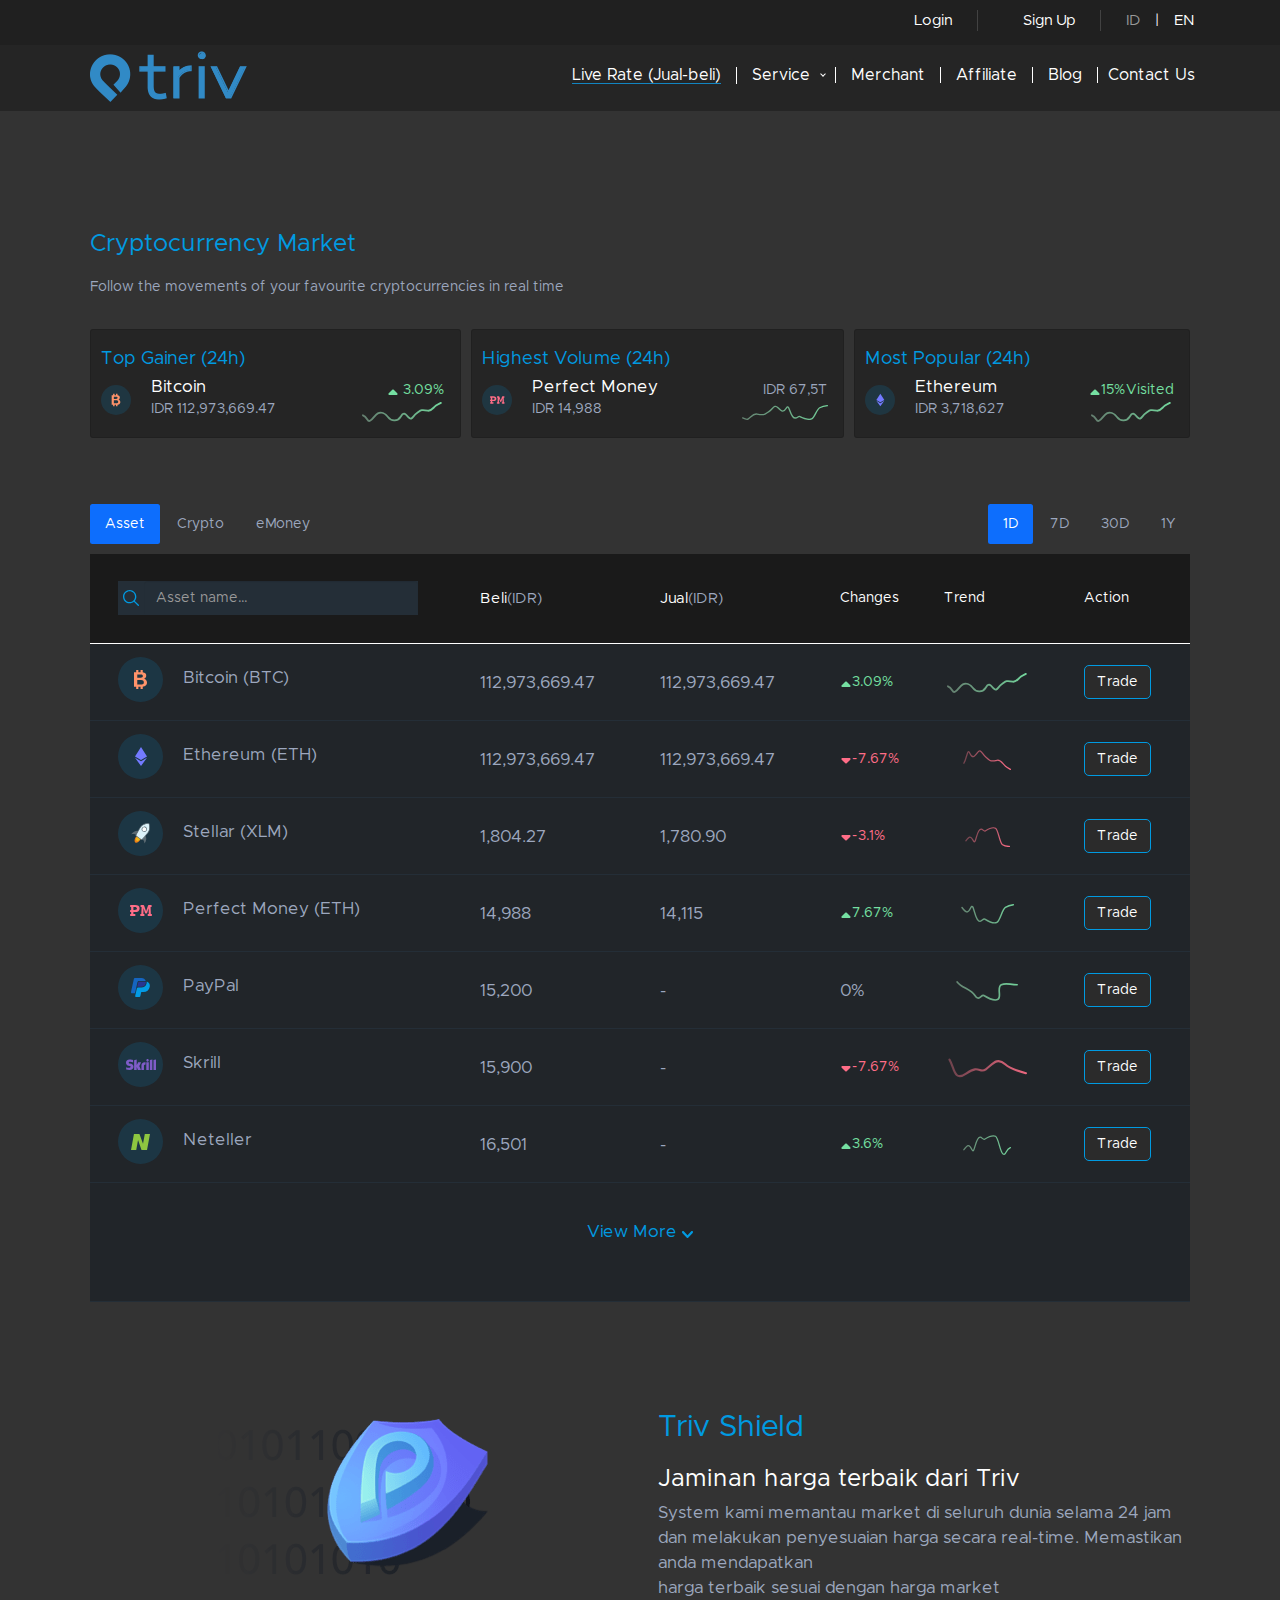
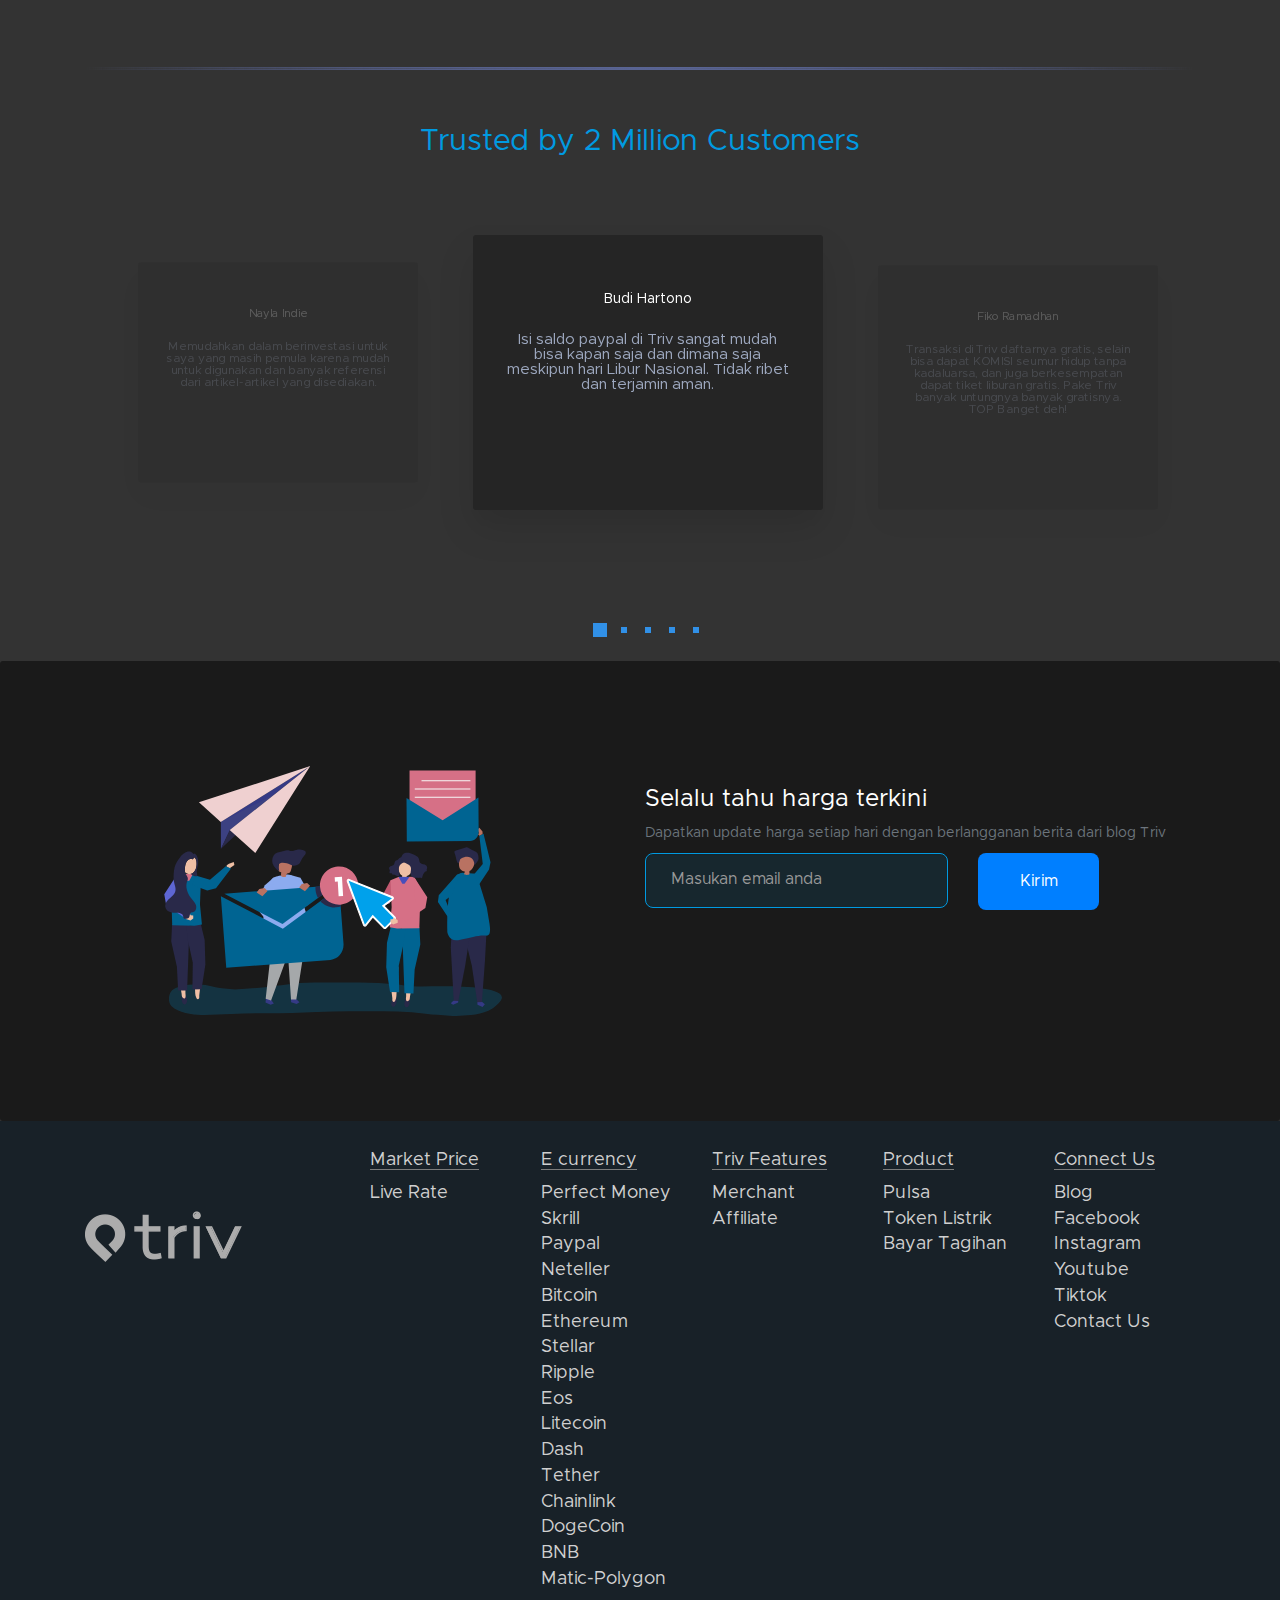
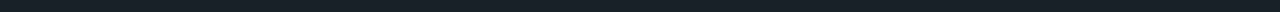
==== index.html @ 531c376a "Triv Template v2" ====
<!doctype html>
<html lang="en">
  <head>
    <meta charset="utf-8">
    <meta http-equiv="X-UA-Compatible" content="IE=edge">
    <meta name="viewport" content="width=device-width, initial-scale=1">
    <meta name="description" content="">
    <meta name="author" content="Mark Otto, Jacob Thornton, and Bootstrap contributors">
    <meta name="generator" content="Hugo 0.84.0">
    <title>Pricing example · Bootstrap v5.0</title>

    <link rel="canonical" href="https://getbootstrap.com/docs/5.0/examples/pricing/">

    

    <!-- Bootstrap core CSS -->
   <link href="css/bootstrap.min.css" rel="stylesheet">
     <!-- IE10 viewport hack for Surface/desktop Windows 8 bug -->
    <link href="css/ie10-viewport-bug-workaround.css" rel="stylesheet">

    <!-- Custom CSS -->
   <link href="css/custom.css" rel="stylesheet">
<link href="css/owl.carousel.min.css" rel="stylesheet">
<link href="css/owl.theme.default.min.css" rel="stylesheet">

    <!-- Favicons -->
<link rel="apple-touch-icon" href="/docs/5.0/assets/img/favicons/apple-touch-icon.png" sizes="180x180">
<link rel="icon" href="/docs/5.0/assets/img/favicons/favicon-32x32.png" sizes="32x32" type="image/png">
<link rel="icon" href="/docs/5.0/assets/img/favicons/favicon-16x16.png" sizes="16x16" type="image/png">
<link rel="manifest" href="/docs/5.0/assets/img/favicons/manifest.json">
<link rel="mask-icon" href="/docs/5.0/assets/img/favicons/safari-pinned-tab.svg" color="#7952b3">
<link rel="icon" href="/docs/5.0/assets/img/favicons/favicon.ico">
<meta name="theme-color" content="#7952b3">

    <script src="js/ie-emulation-modes-warning.js"></script>
    
   
  </head>
  <body class="text-left text-white bg-dark">
    



  <header class="header" id="nav"><div class="top-login-area"><div class="container"><div class="login-area"><ul class="login-area-nav"><li><a href="/login"><div class="icon_login"></div>Login</a></li><li><a href="/id/register"><div class="icon_signup"></div>Sign Up</a></li><li><a hreflang="id" rel="alternate" class="active" href="/id">ID</a><span> | </span><a hreflang="en" rel="alternate" class="" href="/en">EN</a></li></ul></div></div></div><div class="main-menu"><!--| <div class="container"
| <div id="mob-menu" class="mob-menu-icon"></div
| <a href="index.html"><div class="header_logo"></div></a
| <div class="menu"
| <ul class="menu-nav"
| <li class="active"><a href="#">Live Rate (Jual-beli)</a></li
| <li class=""><a href="#">E-currency</a
| </li
| <li><a href="#">Merchant</a></li
| <li><a href="#">Security</a></li
| <li><a href="#">Affiliate</a></li
| <li><a href="#">Product</a></li
| <li><a href="#">Contact Us</a></li
| </ul
| </div
| </div--><div class="container"><a href="/"><div class="header_logo"></div></a><div id="main_menu"><div id="menu-button"></div><ul class="menu-hoverline"><li><a class="active" data-target="#modal_live_rate" data-toggle="modal" href="#live_rate" onclick="showChart('Bitcoin',this);"> Live Rate (Jual-beli)</a></li><li class="has-sub"><span class="submenu-button"></span><a href="#"> Service</a><ul><li class="has-sub"><span class="submenu-button"></span><a href="#"> E-currency</a><ul><li><a href="/id/home/perfect-money">Perfect Money</a></li><li><a href="/id/home/skrill">Skrill</a></li><li><a href="/id/home/paypal">Paypal</a></li><li><a href="/id/home/neteller">Neteller</a></li><li><a href="/id/home/bitcoin">Bitcoin</a></li><li><a href="/id/home/ethereum">Ethereum</a></li><li><a href="/id/home/stellar">Stellar</a></li><li><a href="/id/home/ripple">Ripple</a></li><li><a href="/id/home/eos">Eos</a></li><li><a href="/id/home/litecoin">Litecoin</a></li><li><a href="/id/home/dash">Dash</a></li><li><a href="/id/home/tether">Tether</a></li><li><a href="/id/home/link">Chainlink</a></li><li><a href="/id/home/dogecoin">DogeCoin</a></li><li><a href="/id/home/bnb">BNB</a></li><li><a href="/id/home/matic-polygon">Matic-Polygon</a></li></ul></li><li class="has-sub"><span class="submenu-button"></span><a href="#"> Product</a><ul><li><a href="/id/home/product-pulsa">Pulsa</a></li><li><a href="/id/home/product-token-listrik">Token Listrik</a></li><li><a href="/id/home/product-tagihan">Bayar Tagihan</a></li></ul></li></ul></li><li><a href="/id/home/merchant">Merchant</a></li><li><a href="/id/home/affiliate">Affiliate</a></li><li><a href="http://blog.triv.co.id"> Blog</a></li><li><a href="/id/home/contact-us">Contact Us</a></li></ul></div></div></div></header>

  
    <div class="container">
      <div class="container-centered mts-5">
        <div class="d-flex flex-column">
          <br/><br/>
       <h3 class="main-text-color p-2">Cryptocurrency Market</h3>
       <p class="text-light mbs-2 p-2">Follow the movements of your favourite cryptocurrencies in real time</p>
     </div>

       <!-- Highlight Price-->
       <div class="overflow-scroll">
        <div class="d-flex bd-highlight">
          <div class="p-2 flex-fill bd-highlight">
             <div class="card h-100 card-higlight-price">
     
      <div class="card-body">
        <h5 class="card-title main-text-color title-price">Top Gainer (24h)</h5>
        <div class="d-flex">
                <img src="img/group-3-copy.svg"
     class="Group-3-Copy">
                <div class="bd-highlight">
                  <div class="d-flex flex-column bd-highlight">
  <div class="bd-highlight title-highlight-price">Bitcoin</div>
  <div class="bd-highlight value-highlight-price">IDR&nbsp;112,973,669.47</div>
</div>
                </div>
                
                          <div class="d-flex flex-column bd-highlight ms-auto p-2">
                  <div class="title-chart"><img src="img/triangle-copy.svg"
     class="Triangle-Copy"> 3.09%</div>
                  <div class=""><img src="img/path-6-copy.svg"
     class="Path-6-Copy"></div>
                </div>
                
              </div>
      </div>
      
    </div>
          </div>
          <div class="p-2 flex-fill bd-highlight">
             <div class="card h-100 card-higlight-price">
     
      <div class="card-body">
        <h5 class="card-title main-text-color title-price">Highest Volume (24h)</h5>
        <div class="d-flex">
                <img src="img/group-6-copy.svg"
     class="Group-3-Copy">
                <div class="bd-highlight">
                  <div class="d-flex flex-column bd-highlight">
  <div class="bd-highlight title-highlight-price">Perfect&nbsp;Money</div>
  <div class="bd-highlight value-highlight-price">IDR&nbsp;14,988</div>
</div>
                </div>
                
                          <div class="d-flex flex-column bd-highlight ms-auto p-2">
                  <div class="bd-highlight title-chart-text-white"> IDR 67,5T</div>
                  <div class=""><img src="img/path-6-copy-6.svg"
     class="Path-6-Copy"></div>
                </div>
                
              </div>
      </div>
      
    </div>
          </div>




          <div class="p-2 flex-fill bd-highlight">
             <div class="card h-100 card-higlight-price">
     
      <div class="card-body">
        <h5 class="card-title main-text-color title-price">Most Popular (24h)</h5>
        <div class="d-flex">
                <img src="img/group-4.svg"
     class="Group-3-Copy">
                <div class="bd-highlight">
                  <div class="d-flex flex-column bd-highlight">
  <div class="bd-highlight title-highlight-price">Ethereum</div>
  <div class="bd-highlight value-highlight-price">IDR&nbsp;3,718,627</div>
</div>
                </div>
                
                          <div class="d-flex flex-column bd-highlight ms-auto p-2">
                  <div class="title-chart"><img src="img/triangle-copy.svg"
     class="Triangle-Copy">15%Visited</div>
                  <div class=""><img src="img/path-6-copy.svg"
     class="Path-6-Copy"></div>
                </div>
                
              </div>
      </div>
      
    </div>
          </div>
        </div>
       </div>


       <!-- End of Highlight Price-->

       <!-- Table Control-->
       <div class="overflow-scroll mts-5">
        <div class="d-flex bd-highlight">
          <div class="p-2 flex-fill bd-highlight">
            <ul class="nav nav-pills justify-content-starts">
              <li class="nav-item">
                <a class="nav-link active" aria-current="page" href="#">Asset</a>
              </li>
              <li class="nav-item">
                <a class="nav-link" href="#">Crypto</a>
              </li>
              <li class="nav-item">
                <a class="nav-link" href="#">eMoney</a>
              </li>
              
            </ul>
          </div>
          
          <div class="p-2 flex-fill bd-highlight d-none d-sm-block">
            <ul class="nav nav-pills justify-content-end">
              <li class="nav-item">
                <a class="nav-link active" aria-current="page" href="#">1D</a>
              </li>
              <li class="nav-item">
                <a class="nav-link" href="#">7D</a>
              </li>
              <li class="nav-item">
                <a class="nav-link" href="#">30D</a>
              </li>
              <li class="nav-item">
                <a class="nav-link" href="#">1Y</a>
              </li>
              
            </ul>
          </div>
        
        </div>
      </div>
      <!-- End of Table Control-->

      <!-- Table Pricelist-->
<div class="table-responsive-sm p-2">
  <table class="table table-dark-custom table-pricelist">
  <thead>
  
      <tr class="table-header-color">
        <td class="align-middle">  
         <div class="d-flex table-pricelist-search">
    <img src="img/shape-copy-4.svg"
     class="Shape-Copy-4">
    <input type="text" class="form-control transparent-input" placeholder="Asset name...">
  </div>
        </td>
        <td class="align-middle"><div class="d-flex title-table-currency"><p class="text-white">Beli</p>(IDR)</div></td>
        <td class="align-middle"><div class="d-flex title-table-currency"><p class="text-white">Jual</p>(IDR)</div></td>
        <td class="align-middle">Changes</td>
        <td class="align-middle">Trend</td>
        <td class="align-middle">Action</td>
      </tr>
  </thead>
  <tbody>
    <tr>
      <td>
          <div class="d-flex">
              <img src="img/group-3-copy-2.svg" class="Group-3-Copy-2"><p class="align-self-center">Bitcoin (BTC)</p>
          </div>
      </td>
      <td style="vertical-align: middle;">112,973,669.47</td>
      <td style="vertical-align: middle;">112,973,669.47</td>
      <td style="vertical-align: middle;">
        
                   <div class="d-flex flex-column bd-highlight">
                  <div class="changes-text-up"><img src="img/triangle-copy.svg"
     class="Triangle-Copy">3.09%</div>
                 
                </div>
      </td>
      <td style="vertical-align: middle;">
      <div class=""><img src="img/path-6-copy.svg"
     class="Path-6-Copy"></div>
      </td>
      <td style="vertical-align:middle;">
       <button type="button" class="btn btn-outline-primary">Trade</button>
      </td>
    </tr>

    <tr>
      <td>
          <div class="d-flex">
              <img src="img/group-4-copy.svg" class="Group-3-Copy-2"><p class="align-self-center">Ethereum (ETH)</p>
          </div>
      </td>
      <td style="vertical-align: middle;">112,973,669.47</td>
      <td style="vertical-align: middle;">112,973,669.47</td>
      <td style="vertical-align: middle;">
        
                   <div class="d-flex flex-column bd-highlight">
                  <div class="changes-text-down"><img src="img/triangle-copy-4.svg"
     class="Triangle-Copy">-7.67%</div>
                 
                </div>
      </td>
      <td style="vertical-align: middle;">
      <div class=""><img src="img/path-6-copy-2.svg"
     class="Path-6-Copy"></div>
      </td>
      <td style="vertical-align:middle;">
       <button type="button" class="btn btn-outline-primary">Trade</button>
      </td>
    </tr>

     <tr>
      <td>
          <div class="d-flex">
              <img src="img/group-5.svg" class="Group-3-Copy-2"><p class="align-self-center">Stellar (XLM)</p>
          </div>
      </td>
      <td style="vertical-align: middle;">1,804.27</td>
      <td style="vertical-align: middle;">1,780.90</td>
      <td style="vertical-align: middle;">
        
                   <div class="d-flex flex-column bd-highlight">
                  <div class="changes-text-down"><img src="img/triangle-copy-4.svg"
     class="Triangle-Copy">-3.1%</div>
                 
                </div>
      </td>
      <td style="vertical-align: middle;">
      <div class=""><img src="img/path-6-copy-7.svg"
     class="Path-6-Copy"></div>
      </td>
      <td style="vertical-align:middle;">
       <button type="button" class="btn btn-outline-primary">Trade</button>
      </td>
    </tr>
     <tr>
      <td>
          <div class="d-flex">
              <img src="img/group-6.svg" class="Group-3-Copy-2"><p class="align-self-center">Perfect Money (ETH)</p>
          </div>
      </td>
      <td style="vertical-align: middle;">14,988</td>
      <td style="vertical-align: middle;">14,115</td>
      <td style="vertical-align: middle;">
        
                   <div class="d-flex flex-column bd-highlight">
                  <div class="changes-text-up"><img src="img/triangle-copy.svg"
     class="Triangle-Copy">7.67%</div>
                 
                </div>
      </td>
      <td style="vertical-align: middle;">
      <div class=""><img src="img/path-6-copy-10.svg"
     class="Path-6-Copy"></div>
      </td>
      <td style="vertical-align:middle;">
       <button type="button" class="btn btn-outline-primary">Trade</button>
      </td>
    </tr>
     <tr>
      <td>
          <div class="d-flex">
              <img src="img/group-7.svg" class="Group-3-Copy-2"><p class="align-self-center">PayPal</p>
          </div>
      </td>
      <td style="vertical-align: middle;">15,200</td>
      <td style="vertical-align: middle;">-</td>
       <td style="vertical-align: middle;">0%</td>
      <td style="vertical-align: middle;">
      <div class=""><img src="img/path-6-copy-3.svg"
     class="Path-6-Copy"></div>
      </td>
      <td style="vertical-align:middle;">
       <button type="button" class="btn btn-outline-primary">Trade</button>
      </td>
    </tr>
    <tr>
      <td>
          <div class="d-flex">
              <img src="img/group-9-copy.svg" class="Group-3-Copy-2"><p class="align-self-center">Skrill</p>
          </div>
      </td>
      <td style="vertical-align: middle;">15,900</td>
      <td style="vertical-align: middle;">-</td>
      <td style="vertical-align: middle;">
        
                   <div class="d-flex flex-column bd-highlight">
                  <div class="changes-text-down"><img src="img/triangle-copy-4.svg"
     class="Triangle-Copy">-7.67%</div>
                 
                </div>
      </td>
      <td style="vertical-align: middle;">
      <div class=""><img src="img/path-6-copy-8.svg"
     class="Path-6-Copy"></div>
      </td>
      <td style="vertical-align:middle;">
       <button type="button" class="btn btn-outline-primary">Trade</button>
      </td>
    </tr>

       <tr>
      <td>
          <div class="d-flex">
              <img src="img/group-10-copy.svg" class="Group-3-Copy-2"><p class="align-self-center">Neteller</p>
          </div>
      </td>
      <td style="vertical-align: middle;">16,501</td>
      <td style="vertical-align: middle;">-</td>
      <td style="vertical-align: middle;">
        
                   <div class="d-flex flex-column bd-highlight">
                  <div class="changes-text-up"><img src="img/triangle-copy.svg"
     class="Triangle-Copy">3.6%</div>
                 
                </div>
      </td>
      <td style="vertical-align: middle;">
      <div class=""><img src="img/path-6-copy-4.svg"
     class="Path-6-Copy"></div>
      </td>
      <td style="vertical-align:middle;">
       <button type="button" class="btn btn-outline-primary">Trade</button>
      </td>
    </tr>
    <tr>
      <td style="vertical-align: middle; padding: 30px;" colspan="6">
<div class="d-flex justify-content-xs-start justify-content-md-center justify-content-lg-center"><a href="price_detail.html" class="btn btn-outline-primary-noborder">View More <img src="img/fill-1-copy-2.svg"></button></div>
      </td>
    </tr>

  </tbody>
  </table>
</div>
      <!-- End of Table Pricelist-->

      <!-- Content Shield Block-->
<div class="card tagline mb-3 mts-5">
  <div class="row">
    <div class="col align-self-center text-center">
     
      <img src="img/group-13.png" srcset="img/group-13@2x.png 2x,
             img/group-13@3x.png 3x" class="shield-image">
    </div>
    <div class="col px-4">
      <div class="card-body ">
        <h2 class="card-title sectiontagline-title align-items-sm-center">Triv Shield</h2><br>
        <p class="card-text card-tagline-text sectiontagline-text">Jaminan harga terbaik dari Triv</p>
        <p class="card-text sectiontagline-description">System kami memantau market di seluruh dunia selama 24 jam<br>
dan melakukan penyesuaian harga secara real-time. Memastikan anda mendapatkan <br>harga terbaik sesuai dengan harga market</p>
      </div>
    </div>
  </div>
</div>
      <!-- End of Content Shield Block-->
      <hr class="style12 mts-5">
       <!-- Section Feedback -->
        <div class="row d-flex justify-content-center text-center mts-5">
          <h2 class="main-text-color">Trusted by 2 Million Customers</h2>
          <br/>
          <!-- TESTIMONIALS -->
<section class="testimonials mts-5">
  <div class="container">

      <div class="row">
        <div class="col-sm-12">
          <div id="customers-testimonials" class="owl-carousel">

            <!--TESTIMONIAL 1 -->
            <div class="item">
              <div class="shadow-effect">
                <img class="img-circle" src="https://encrypted-tbn0.gstatic.com/images?q=tbn:ANd9GcRm2Y-xQEG5ZhUhFirI3AxlG4mUeEpVDtAPZA&usqp=CAU" alt="">
                <h5>Budi Hartono</h5>
                <p>Isi saldo paypal di Triv sangat mudah bisa kapan saja dan dimana saja meskipun hari Libur Nasional. Tidak ribet dan terjamin aman.</p>
              </div>
             
            </div>
            <!--END OF TESTIMONIAL 1 -->
            <!--TESTIMONIAL 2 -->
            <div class="item">
              <div class="shadow-effect">
                <img class="img-circle" src="https://encrypted-tbn0.gstatic.com/images?q=tbn:ANd9GcSRymiPHYAavGDeq8NmoBVpWSTKxsKhBD73iA&usqp=CAU" alt="">
                <h5> Fiko Ramadhan </h5>
                <p>Transaksi di Triv daftarnya gratis, selain bisa dapat KOMISI seumur hidup tanpa kadaluarsa, dan juga berkesempatan dapat tiket liburan gratis. Pake Triv banyak untungnya banyak gratisnya. TOP Banget deh!</p>
              </div>
           
            </div>
            <!--END OF TESTIMONIAL 2 -->
            <!--TESTIMONIAL 3 -->
            <div class="item">
              <div class="shadow-effect">
                <img class="img-circle" src="https://pbs.twimg.com/profile_images/1050566103695540224/5uPAAJ2n_400x400.jpg" alt="">
                <h5> Joshua Lim </h5>
                <p>Buat berinvestasi saya sangat takut untuk coba-coba tapi saya percaya dengan Triv karena sudah terdaftar dan terlisensi.</p>
              </div>
            </div>
            <!--END OF TESTIMONIAL 3 -->
            <!--TESTIMONIAL 4 -->
            <div class="item">
              <div class="shadow-effect">
                <img class="img-circle" src="https://media-exp1.licdn.com/dms/image/C5103AQHOxNkkmvDhJg/profile-displayphoto-shrink_200_200/0/1517080618059?e=1631145600&v=beta&t=G1gTY5DCeMp1j9LiSvEtYesh7u58HrHLxZI8HzcXaBw" alt="">
                <h5> Kartika Lisa </h5>
                <p>Triv aplikasi dengan tampilan yang keren dan mudah untuk di gunakan karena sudah bisa di install di smartphone jadi bisa top up dan beli E-Money jadi lebih praktis.</p>
              </div>
            </div>
            <!--END OF TESTIMONIAL 4 -->
            <!--TESTIMONIAL 5 -->
            <div class="item">
              <div class="shadow-effect">
                <img class="img-circle" src="https://yt3.ggpht.com/ytc/AKedOLSpKayxiWcKAc7RnJoblVuKw-2q6d5y4i-JnrbL=s900-c-k-c0x00ffffff-no-rj" alt="">
                <h5> Nayla Indie </h5>
                <p>Memudahkan dalam berinvestasi untuk saya yang masih pemula karena mudah untuk digunakan dan banyak referensi dari artikel-artikel yang disediakan.</p>
              </div>
            </div>
            <!--END OF TESTIMONIAL 5 -->
          </div>
        </div>
      </div>
      </div>
    </section>
    <!-- END OF TESTIMONIALS -->
        </div>
      <!-- End of Section Feedback-->

  


      </div>
    </div>


    <!-- Section Subscribe-->
      <div class=" bg-triv-darker">

  <div class="row padding-subscribe">
    <div class="col p-2 d-none d-sm-block">
      <div class="col align-self-center text-center">
     
     
          <img src="img/66149.svg">
      
    </div>
    </div>
    <div class="col p-2">
      <h3>Selalu tahu harga terkini</h3>
      <p class="text-muted">Dapatkan update harga setiap hari dengan berlangganan berita dari blog Triv</p>
      <form role="form" class="form-inline">
   
    <div class="form-group">
            <input type="email-subscribe" class="form-control form-control-subscribtion input-lg" placeholder="Masukan email anda">
            <button class="btn subscribe btn-subscribe btn-primary btn-lg">Kirim</button>
     </div>
</form>
    </div>
  </div>

      </div>
      <!-- End of Section Subscribe-->


<footer >
<section class="footerbgblue" id="footer"><div class="container wow fadeInUp animated" data-wow-delay="0.5s" style="visibility: visible; animation-delay: 0.5s; animation-name: fadeInUp;"><div class="row"><div class="col-md-3"><img alt="Triv Logo" class="footer_logo" src="img/logo_triv_footer.png"></div><div class="col-md-9"><div class="row"><div class="col-md-15 col-xs-12"><h3><span>Market Price</span></h3><ul class="footer_link"><li><a data-target="#modal_live_rate" data-toggle="modal" href="#live_rate" onclick="showChart('Bitcoin',this);"> Live Rate</a></li></ul></div><div class="col-md-15 col-xs-12"><h3><span>E currency</span></h3><ul class="footer_link"><li><a href="/id/home/perfect-money">Perfect Money</a></li><li><a href="/id/home/skrill">Skrill</a></li><li><a href="/id/home/paypal">Paypal</a></li><li><a href="/id/home/neteller">Neteller</a></li><li><a href="/id/home/bitcoin">Bitcoin</a></li><li><a href="/id/home/ethereum"> Ethereum</a></li><li><a href="/id/home/stellar"> Stellar</a></li><li><a href="/id/home/ripple"> Ripple</a></li><li><a href="/id/home/eos"> Eos</a></li><li><a href="/id/home/litecoin"> Litecoin</a></li><li><a href="/id/home/dash"> Dash</a></li><li><a href="/id/home/tether"> Tether</a></li><li><a href="/id/home/link"> Chainlink</a></li><li><a href="/id/home/dogecoin"> DogeCoin</a></li><li><a href="/id/home/bnb"> BNB</a></li><li><a href="/id/home/matic-polygon"> Matic-Polygon</a></li></ul></div><div class="col-md-15 col-xs-12"><h3><span>Triv Features</span></h3><ul class="footer_link"><li><a href="/id/home/merchant"> Merchant</a></li><li><a href="/id/home/affiliate"> Affiliate</a></li></ul></div><div class="col-md-15 col-xs-12"><h3><span>Product</span></h3><ul class="footer_link"><li><a href="/id/home/product-pulsa">Pulsa</a></li><li><a href="/id/home/product-token-listrik">Token Listrik</a></li><li><a href="/id/home/product-tagihan">Bayar Tagihan</a></li></ul></div><div class="col-md-15 col-xs-12"><h3><span>Connect Us</span></h3><ul class="footer_link"><li><a href="http://blog.triv.co.id" target="_new">Blog</a></li><li><a href="https://www.facebook.com/Trivcoid-Triv-Indonesia-830427083739607">Facebook</a></li><li><a href="https://www.instagram.com/trivindo/">Instagram</a></li><li><a href="https://www.youtube.com/channel/UCoZGlpqQU1Cfwn6j26UE9vQ">Youtube</a></li><li><a href="https://www.tiktok.com/@triv.co.id">Tiktok</a></li><li><a href="/id/home/contact-us">Contact Us</a></li></ul></div></div></div></div></div></section>
  </footer>
<script src="https://cdnjs.cloudflare.com/ajax/libs/jquery/2.2.2/jquery.min.js"></script>
<script src="js/owl.carousel.min.js"></script>
<script type="text/javascript">
  jQuery(document).ready(function($) {
            "use strict";
            //  TESTIMONIALS CAROUSEL HOOK
            $('#customers-testimonials').owlCarousel({
                loop: true,
                center: true,
                items: 4,
                margin: 0,
                autoplay: true,
                dots:true,
                autoplayTimeout: 8500,
                smartSpeed: 450,
                responsive: {
                  0: {
                    items: 1
                  },
                  768: {
                    items: 2
                  },
                  1170: {
                    items: 3
                  },
                  2170: {
                    items: 4
                  }

                }
            });
          });
</script>
<!-- IE10 viewport hack for Surface/desktop Windows 8 bug -->
    <script src="js/ie10-viewport-bug-workaround.js"></script>
    
  </body>
</html>
---- css/ie10-viewport-bug-workaround.css ----
/*!
 * IE10 viewport hack for Surface/desktop Windows 8 bug
 * Copyright 2014-2015 Twitter, Inc.
 * Licensed under MIT (https://github.com/twbs/bootstrap/blob/master/LICENSE)
 */

/*
 * See the Getting Started docs for more information:
 * http://getbootstrap.com/getting-started/#support-ie10-width
 */
@-ms-viewport     { width: device-width; }
@-o-viewport      { width: device-width; }
@viewport         { width: device-width; }
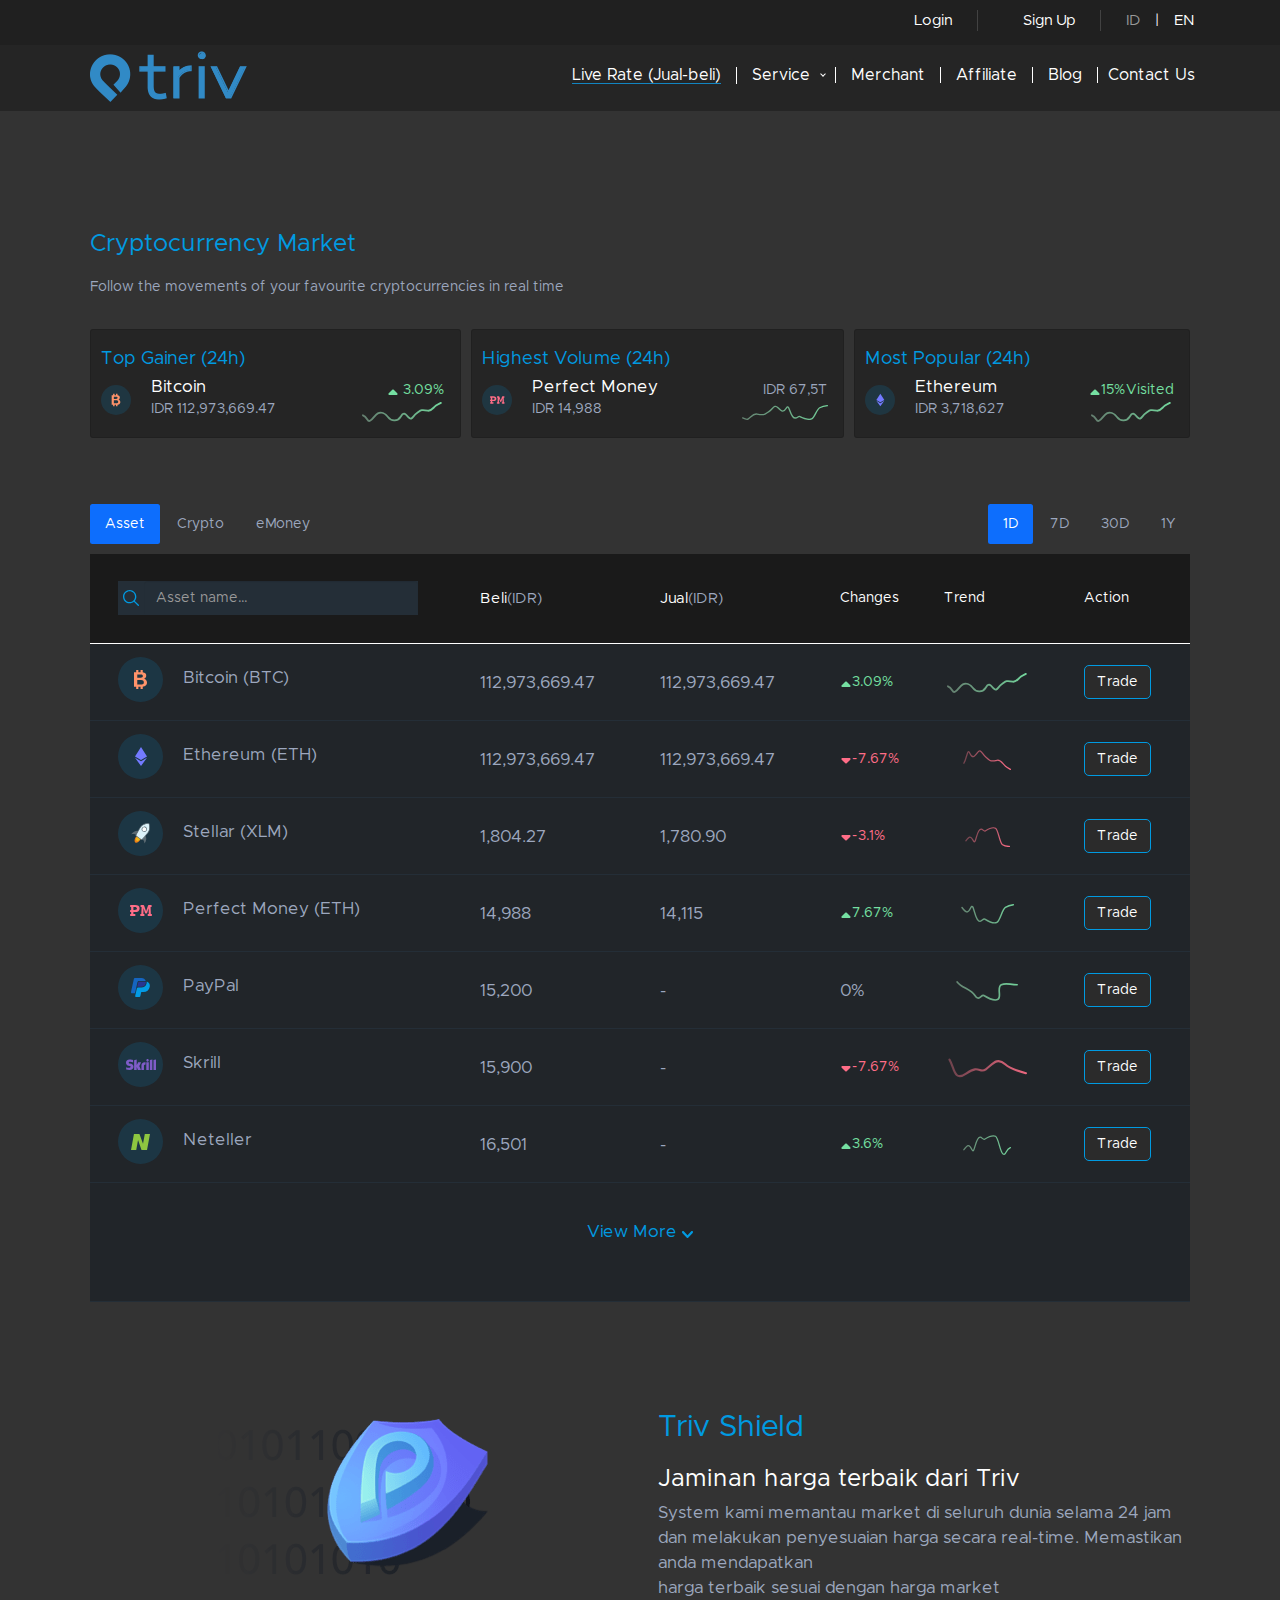
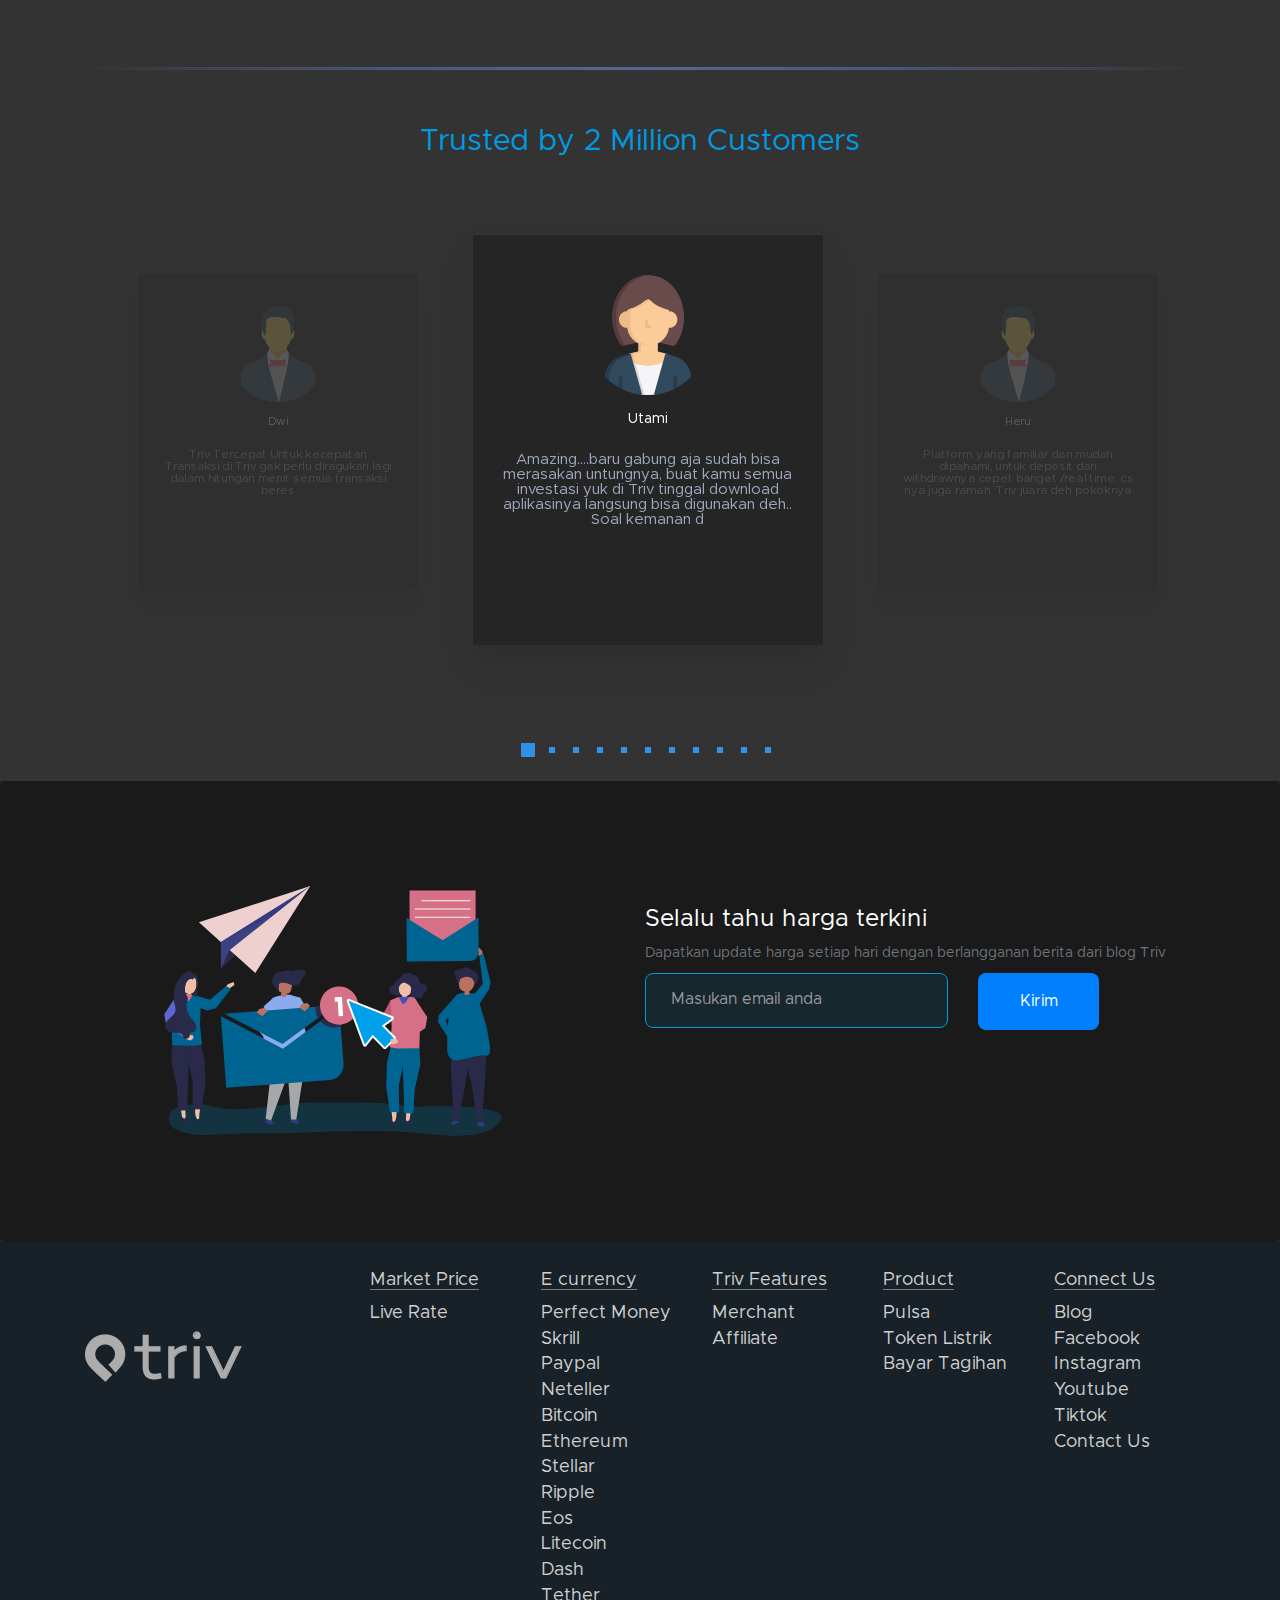
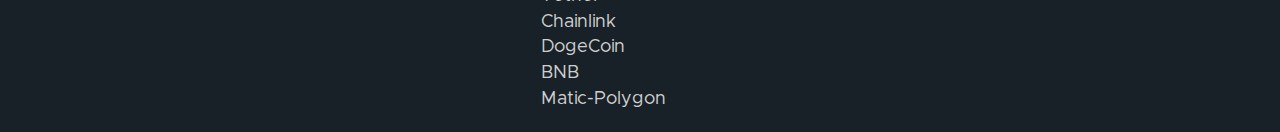
==== commit 4d861632: "Triv-v3" ====
--- a/index.html
+++ b/index.html
@@ -69,7 +69,7 @@
      </div>
 
        <!-- Highlight Price-->
-       <div class="overflow-scroll">
+       <div class="overflow-auto">
         <div class="d-flex bd-highlight">
           <div class="p-2 flex-fill bd-highlight">
              <div class="card h-100 card-higlight-price">
@@ -162,7 +162,7 @@
        <!-- End of Highlight Price-->
 
        <!-- Table Control-->
-       <div class="overflow-scroll mts-5">
+       <div class="overflow-auto mts-5">
         <div class="d-flex bd-highlight">
           <div class="p-2 flex-fill bd-highlight">
             <ul class="nav nav-pills justify-content-starts">
@@ -388,7 +388,7 @@
     </tr>
     <tr>
       <td style="vertical-align: middle; padding: 30px;" colspan="6">
-<div class="d-flex justify-content-xs-start justify-content-md-center justify-content-lg-center"><a href="price_detail.html" class="btn btn-outline-primary-noborder">View More <img src="img/fill-1-copy-2.svg"></button></div>
+<div class="d-flex justify-content-xs-start justify-content-md-center justify-content-lg-center"><a href="price-detail.html" class="btn btn-outline-primary-noborder">View More <img src="img/fill-1-copy-2.svg"></button></div>
       </td>
     </tr>
 
@@ -432,9 +432,11 @@
             <!--TESTIMONIAL 1 -->
             <div class="item">
               <div class="shadow-effect">
-                <img class="img-circle" src="https://encrypted-tbn0.gstatic.com/images?q=tbn:ANd9GcRm2Y-xQEG5ZhUhFirI3AxlG4mUeEpVDtAPZA&usqp=CAU" alt="">
-                <h5>Budi Hartono</h5>
-                <p>Isi saldo paypal di Triv sangat mudah bisa kapan saja dan dimana saja meskipun hari Libur Nasional. Tidak ribet dan terjamin aman.</p>
+                <img class="img-circle" src="img/img-female.svg" alt="">
+                <h5>Utami</h5>
+                <p>Amazing....baru gabung aja sudah bisa merasakan untungnya,
+        buat kamu semua investasi yuk di Triv tinggal download aplikasinya langsung bisa digunakan deh..
+        Soal kemanan d</p>
               </div>
              
             </div>
@@ -442,9 +444,11 @@
             <!--TESTIMONIAL 2 -->
             <div class="item">
               <div class="shadow-effect">
-                <img class="img-circle" src="https://encrypted-tbn0.gstatic.com/images?q=tbn:ANd9GcSRymiPHYAavGDeq8NmoBVpWSTKxsKhBD73iA&usqp=CAU" alt="">
-                <h5> Fiko Ramadhan </h5>
-                <p>Transaksi di Triv daftarnya gratis, selain bisa dapat KOMISI seumur hidup tanpa kadaluarsa, dan juga berkesempatan dapat tiket liburan gratis. Pake Triv banyak untungnya banyak gratisnya. TOP Banget deh!</p>
+                <img class="img-circle" src="img/img-male.svg" alt="">
+                <h5> Heru </h5>
+                <p>Platform yang familiar dan mudah dipahami,
+        untuk deposit dan withdrawnya cepet banget /real time, cs nya juga ramah. 
+        Triv juara deh pokoknya</p>
               </div>
            
             </div>
@@ -452,30 +456,90 @@
             <!--TESTIMONIAL 3 -->
             <div class="item">
               <div class="shadow-effect">
-                <img class="img-circle" src="https://pbs.twimg.com/profile_images/1050566103695540224/5uPAAJ2n_400x400.jpg" alt="">
-                <h5> Joshua Lim </h5>
-                <p>Buat berinvestasi saya sangat takut untuk coba-coba tapi saya percaya dengan Triv karena sudah terdaftar dan terlisensi.</p>
+                <img class="img-circle" src="img/img-male.svg" alt="">
+                <h5> Satria </h5>
+                <p>Suka banget sama aplikasi ini, jujur ini bagus dan gak ribet 
+        Saran aja ya tolong kryptonya lebih banyak lagi dan lebih cepat 
+        bisa inves lebih banyak juga...Terima kasih</p>
               </div>
             </div>
             <!--END OF TESTIMONIAL 3 -->
             <!--TESTIMONIAL 4 -->
             <div class="item">
               <div class="shadow-effect">
-                <img class="img-circle" src="https://media-exp1.licdn.com/dms/image/C5103AQHOxNkkmvDhJg/profile-displayphoto-shrink_200_200/0/1517080618059?e=1631145600&v=beta&t=G1gTY5DCeMp1j9LiSvEtYesh7u58HrHLxZI8HzcXaBw" alt="">
-                <h5> Kartika Lisa </h5>
-                <p>Triv aplikasi dengan tampilan yang keren dan mudah untuk di gunakan karena sudah bisa di install di smartphone jadi bisa top up dan beli E-Money jadi lebih praktis.</p>
+                <img class="img-circle" src="img/img-female.svg" alt="">
+                <h5> Melly </h5>
+                <p>Sebenarnya untuk aplikasi semacam ini saya kurang yakin
+        tapi karena penasaran sama TRIV akhirnya saya download aplikasinya, 
+        ternyata prosesnya cepat, gak berbelit belit dan bisa langsung transaksi
+        TRIV ....TOP</p>
               </div>
             </div>
             <!--END OF TESTIMONIAL 4 -->
             <!--TESTIMONIAL 5 -->
             <div class="item">
               <div class="shadow-effect">
-                <img class="img-circle" src="https://yt3.ggpht.com/ytc/AKedOLSpKayxiWcKAc7RnJoblVuKw-2q6d5y4i-JnrbL=s900-c-k-c0x00ffffff-no-rj" alt="">
-                <h5> Nayla Indie </h5>
-                <p>Memudahkan dalam berinvestasi untuk saya yang masih pemula karena mudah untuk digunakan dan banyak referensi dari artikel-artikel yang disediakan.</p>
+                <img class="img-circle" src="img/img-female.svg" alt="">
+                <h5> Niken </h5>
+                <p>Tahu TRIV dari rekom temen, ternyata bener lo aplikasi mudah dan nyaman dibandingkan aplikasi sejenis lainnya....jauh banget bedanya. 
+        Semoga Triv makin besar, makin amanah, makin sukses dan makin banyak membernya....</p>
               </div>
             </div>
             <!--END OF TESTIMONIAL 5 -->
+             <!--TESTIMONIAL 6 -->
+            <div class="item">
+              <div class="shadow-effect">
+                <img class="img-circle" src="img/img-male.svg" alt="">
+                <h5> Agus </h5>
+                <p>Simple dan aman  Mudah, simple, aman dan nyaman untuk pemula sekalipun</p>
+              </div>
+            </div>
+            <!--END OF TESTIMONIAL 6 -->
+             <!--TESTIMONIAL 7 -->
+            <div class="item">
+              <div class="shadow-effect">
+                <img class="img-circle" src="img/img-female.svg" alt="">
+                <h5> Tri </h5>
+                <p>Selalu Update Sudah bagus aplikasinya, semoga selalu update dan berkembang lebih baik lagi</p>
+              </div>
+            </div>
+            <!--END OF TESTIMONIAL 7 -->
+            <!--TESTIMONIAL 8 -->
+            <div class="item">
+              <div class="shadow-effect">
+                <img class="img-circle" src="img/img-female.svg" alt="">
+                <h5> Indah </h5>
+                <p>Tingkatkan pelayanan Sukses ya Triv, tingkatkan pelayanan dan menjadi yang terbaik</p>
+              </div>
+            </div>
+            <!--END OF TESTIMONIAL 8 -->
+            <!--TESTIMONIAL 9 -->
+            <div class="item">
+              <div class="shadow-effect">
+                <img class="img-circle" src="img/img-male.svg" alt="">
+                <h5> Diaz </h5>
+                <p>Aplikasi menguntungkan Aplikasi trading yang bagus bikin kantong kalian tebal dan gak bolong</p>
+              </div>
+            </div>
+            <!--END OF TESTIMONIAL 9 -->
+               <!--TESTIMONIAL 10 -->
+            <div class="item">
+              <div class="shadow-effect">
+                <img class="img-circle" src="img/img-male.svg" alt="">
+                <h5> Putra </h5>
+                <p>Mudah gabungnya Buruan yuk gabung di Triv, gampang banget caranya, tinggal download aja aplikasinya langsung deh bisa transaksi</p>
+              </div>
+            </div>
+            <!--END OF TESTIMONIAL 10 -->
+               <!--TESTIMONIAL 11 -->
+            <div class="item">
+              <div class="shadow-effect">
+                <img class="img-circle" src="img/img-male.svg" alt="">
+                <h5> Dwi </h5>
+                <p>Triv Tercepat Untuk kecepatan Transaksi di Triv gak perlu diragukan lagi dalam hitungan menit semua transaksi beres</p>
+              </div>
+            </div>
+            <!--END OF TESTIMONIAL 11 -->
           </div>
         </div>
       </div>
--- a/css/custom.css
+++ b/css/custom.css
@@ -1,4 +1,4 @@
-@import url(https://fonts.googleapis.com/css?family=Lato:100,300,400,700,900);/*!
+@import url('https://fonts.googleapis.com/css?family=Lato:100, 300, 400, 700, 900');/*!
 Animate.css - http://daneden.me/animate
 Licensed under the MIT license
 
@@ -13,7 +13,7 @@
  * Bootstrap v3.3.2 (http://getbootstrap.com)
  * Copyright 2011-2015 Twitter, Inc.
  * Licensed under MIT (https://github.com/twbs/bootstrap/blob/master/LICENSE)
- *//*! normalize.css v3.0.2 | MIT License | git.io/normalize */html{font-family:Avenir;-webkit-text-size-adjust:100%;-ms-text-size-adjust:100%}body,html{height:100%;padding:0;margin:0}article,aside,details,figcaption,figure,footer,header,hgroup,main,menu,nav,section,summary{display:block}audio,canvas,progress,video{display:inline-block;vertical-align:baseline}audio:not([controls]){display:none;height:0}[hidden],template{display:none}abbr[title]{border-bottom:1px dotted}b,strong{font-weight:700}dfn{font-style:italic}h1{margin:.67em 0;font-size:2em}mark{color:#000;background:#ff0}small{font-size:80%}sub,sup{position:relative;font-size:75%;line-height:0;vertical-align:baseline}sup{top:-.5em}sub{bottom:-.25em}img{border:0}svg:not(:root){overflow:hidden}figure{margin:1em 40px}hr{height:0;-webkit-box-sizing:content-box;-moz-box-sizing:content-box;box-sizing:content-box}pre{overflow:auto}code,kbd,pre,samp{font-family:monospace,monospace;font-size:1em}button,input,optgroup,select,textarea{margin:0;font:inherit;color:inherit}button{overflow:visible}button,select{text-transform:none}button,html input[type=button],input[type=reset],input[type=submit]{-webkit-appearance:button;cursor:pointer}button[disabled],html input[disabled]{cursor:default}button::-moz-focus-inner,input::-moz-focus-inner{padding:0;border:0}input{line-height:normal}input[type=checkbox],input[type=radio]{-webkit-box-sizing:border-box;-moz-box-sizing:border-box;box-sizing:border-box;padding:0}input[type=number]::-webkit-inner-spin-button,input[type=number]::-webkit-outer-spin-button{height:auto}input[type=search]{-webkit-box-sizing:content-box;-moz-box-sizing:content-box;box-sizing:content-box;-webkit-appearance:textfield}input[type=search]::-webkit-search-cancel-button,input[type=search]::-webkit-search-decoration{-webkit-appearance:none}fieldset{padding:.35em .625em .75em;margin:0 2px;border:1px solid silver}legend{padding:0;border:0}textarea{overflow:auto}optgroup{font-weight:400}table{border-spacing:0;border-collapse:collapse}td,th{padding:0}/*! Source: https://github.com/h5bp/html5-boilerplate/blob/master/src/css/main.css */@media print{*,:after,:before{color:#000!important;text-shadow:none!important;background:0 0!important;-webkit-box-shadow:none!important;box-shadow:none!important}a,a:visited{text-decoration:underline}a[href]:after{content:" (" attr(href) ")"}abbr[title]:after{content:" (" attr(title) ")"}a[href^="#"]:after,a[href^="javascript:"]:after{content:""}blockquote,pre{border:1px solid #999;page-break-inside:avoid}thead{display:table-header-group}img,tr{page-break-inside:avoid}img{max-width:100%!important}h2,h3,p{orphans:3;widows:3}h2,h3{page-break-after:avoid}select{background:#fff!important}.navbar{display:none}.btn>.caret,.dropup>.btn>.caret{border-top-color:#000!important}.label{border:1px solid #000}.table{border-collapse:collapse!important}.table td,.table th{background-color:#fff!important}.table-bordered td,.table-bordered th{border:1px solid #ddd!important}}@font-face{font-family:"Glyphicons Halflings";src:url(../fonts/glyphicons-halflings-regular.eot);src:url(../fonts/glyphicons-halflings-regular.eot?#iefix) format("embedded-opentype"),url(../fonts/glyphicons-halflings-regular.woff2) format("woff2"),url(../fonts/glyphicons-halflings-regular.woff) format("woff"),url(../fonts/glyphicons-halflings-regular.ttf) format("truetype"),url(../fonts/glyphicons-halflings-regular.svg#glyphicons_halflingsregular) format("svg")}.glyphicon{position:relative;top:1px;display:inline-block;font-family:"Glyphicons Halflings";font-style:normal;font-weight:400;line-height:1;-webkit-font-smoothing:antialiased;-moz-osx-font-smoothing:grayscale}.glyphicon-asterisk:before{content:"\2a"}.glyphicon-plus:before{content:"\2b"}.glyphicon-eur:before,.glyphicon-euro:before{content:"\20ac"}.glyphicon-minus:before{content:"\2212"}.glyphicon-cloud:before{content:"\2601"}.glyphicon-envelope:before{content:"\2709"}.glyphicon-pencil:before{content:"\270f"}.glyphicon-glass:before{content:"\e001"}.glyphicon-music:before{content:"\e002"}.glyphicon-search:before{content:"\e003"}.glyphicon-heart:before{content:"\e005"}.glyphicon-star:before{content:"\e006"}.glyphicon-star-empty:before{content:"\e007"}.glyphicon-user:before{content:"\e008"}.glyphicon-film:before{content:"\e009"}.glyphicon-th-large:before{content:"\e010"}.glyphicon-th:before{content:"\e011"}.glyphicon-th-list:before{content:"\e012"}.glyphicon-ok:before{content:"\e013"}.glyphicon-remove:before{content:"\e014"}.glyphicon-zoom-in:before{content:"\e015"}.glyphicon-zoom-out:before{content:"\e016"}.glyphicon-off:before{content:"\e017"}.glyphicon-signal:before{content:"\e018"}.glyphicon-cog:before{content:"\e019"}.glyphicon-trash:before{content:"\e020"}.glyphicon-home:before{content:"\e021"}.glyphicon-file:before{content:"\e022"}.glyphicon-time:before{content:"\e023"}.glyphicon-road:before{content:"\e024"}.glyphicon-download-alt:before{content:"\e025"}.glyphicon-download:before{content:"\e026"}.glyphicon-upload:before{content:"\e027"}.glyphicon-inbox:before{content:"\e028"}.glyphicon-play-circle:before{content:"\e029"}.glyphicon-repeat:before{content:"\e030"}.glyphicon-refresh:before{content:"\e031"}.glyphicon-list-alt:before{content:"\e032"}.glyphicon-lock:before{content:"\e033"}.glyphicon-flag:before{content:"\e034"}.glyphicon-headphones:before{content:"\e035"}.glyphicon-volume-off:before{content:"\e036"}.glyphicon-volume-down:before{content:"\e037"}.glyphicon-volume-up:before{content:"\e038"}.glyphicon-qrcode:before{content:"\e039"}.glyphicon-barcode:before{content:"\e040"}.glyphicon-tag:before{content:"\e041"}.glyphicon-tags:before{content:"\e042"}.glyphicon-book:before{content:"\e043"}.glyphicon-bookmark:before{content:"\e044"}.glyphicon-print:before{content:"\e045"}.glyphicon-camera:before{content:"\e046"}.glyphicon-font:before{content:"\e047"}.glyphicon-bold:before{content:"\e048"}.glyphicon-italic:before{content:"\e049"}.glyphicon-text-height:before{content:"\e050"}.glyphicon-text-width:before{content:"\e051"}.glyphicon-align-left:before{content:"\e052"}.glyphicon-align-center:before{content:"\e053"}.glyphicon-align-right:before{content:"\e054"}.glyphicon-align-justify:before{content:"\e055"}.glyphicon-list:before{content:"\e056"}.glyphicon-indent-left:before{content:"\e057"}.glyphicon-indent-right:before{content:"\e058"}.glyphicon-facetime-video:before{content:"\e059"}.glyphicon-picture:before{content:"\e060"}.glyphicon-map-marker:before{content:"\e062"}.glyphicon-adjust:before{content:"\e063"}.glyphicon-tint:before{content:"\e064"}.glyphicon-edit:before{content:"\e065"}.glyphicon-share:before{content:"\e066"}.glyphicon-check:before{content:"\e067"}.glyphicon-move:before{content:"\e068"}.glyphicon-step-backward:before{content:"\e069"}.glyphicon-fast-backward:before{content:"\e070"}.glyphicon-backward:before{content:"\e071"}.glyphicon-play:before{content:"\e072"}.glyphicon-pause:before{content:"\e073"}.glyphicon-stop:before{content:"\e074"}.glyphicon-forward:before{content:"\e075"}.glyphicon-fast-forward:before{content:"\e076"}.glyphicon-step-forward:before{content:"\e077"}.glyphicon-eject:before{content:"\e078"}.glyphicon-chevron-left:before{content:"\e079"}.glyphicon-chevron-right:before{content:"\e080"}.glyphicon-plus-sign:before{content:"\e081"}.glyphicon-minus-sign:before{content:"\e082"}.glyphicon-remove-sign:before{content:"\e083"}.glyphicon-ok-sign:before{content:"\e084"}.glyphicon-question-sign:before{content:"\e085"}.glyphicon-info-sign:before{content:"\e086"}.glyphicon-screenshot:before{content:"\e087"}.glyphicon-remove-circle:before{content:"\e088"}.glyphicon-ok-circle:before{content:"\e089"}.glyphicon-ban-circle:before{content:"\e090"}.glyphicon-arrow-left:before{content:"\e091"}.glyphicon-arrow-right:before{content:"\e092"}.glyphicon-arrow-up:before{content:"\e093"}.glyphicon-arrow-down:before{content:"\e094"}.glyphicon-share-alt:before{content:"\e095"}.glyphicon-resize-full:before{content:"\e096"}.glyphicon-resize-small:before{content:"\e097"}.glyphicon-exclamation-sign:before{content:"\e101"}.glyphicon-gift:before{content:"\e102"}.glyphicon-leaf:before{content:"\e103"}.glyphicon-fire:before{content:"\e104"}.glyphicon-eye-open:before{content:"\e105"}.glyphicon-eye-close:before{content:"\e106"}.glyphicon-warning-sign:before{content:"\e107"}.glyphicon-plane:before{content:"\e108"}.glyphicon-calendar:before{content:"\e109"}.glyphicon-random:before{content:"\e110"}.glyphicon-comment:before{content:"\e111"}.glyphicon-magnet:before{content:"\e112"}.glyphicon-chevron-up:before{content:"\e113"}.glyphicon-chevron-down:before{content:"\e114"}.glyphicon-retweet:before{content:"\e115"}.glyphicon-shopping-cart:before{content:"\e116"}.glyphicon-folder-close:before{content:"\e117"}.glyphicon-folder-open:before{content:"\e118"}.glyphicon-resize-vertical:before{content:"\e119"}.glyphicon-resize-horizontal:before{content:"\e120"}.glyphicon-hdd:before{content:"\e121"}.glyphicon-bullhorn:before{content:"\e122"}.glyphicon-bell:before{content:"\e123"}.glyphicon-certificate:before{content:"\e124"}.glyphicon-thumbs-up:before{content:"\e125"}.glyphicon-thumbs-down:before{content:"\e126"}.glyphicon-hand-right:before{content:"\e127"}.glyphicon-hand-left:before{content:"\e128"}.glyphicon-hand-up:before{content:"\e129"}.glyphicon-hand-down:before{content:"\e130"}.glyphicon-circle-arrow-right:before{content:"\e131"}.glyphicon-circle-arrow-left:before{content:"\e132"}.glyphicon-circle-arrow-up:before{content:"\e133"}.glyphicon-circle-arrow-down:before{content:"\e134"}.glyphicon-globe:before{content:"\e135"}.glyphicon-wrench:before{content:"\e136"}.glyphicon-tasks:before{content:"\e137"}.glyphicon-filter:before{content:"\e138"}.glyphicon-briefcase:before{content:"\e139"}.glyphicon-fullscreen:before{content:"\e140"}.glyphicon-dashboard:before{content:"\e141"}.glyphicon-paperclip:before{content:"\e142"}.glyphicon-heart-empty:before{content:"\e143"}.glyphicon-link:before{content:"\e144"}.glyphicon-phone:before{content:"\e145"}.glyphicon-pushpin:before{content:"\e146"}.glyphicon-usd:before{content:"\e148"}.glyphicon-gbp:before{content:"\e149"}.glyphicon-sort:before{content:"\e150"}.glyphicon-sort-by-alphabet:before{content:"\e151"}.glyphicon-sort-by-alphabet-alt:before{content:"\e152"}.glyphicon-sort-by-order:before{content:"\e153"}.glyphicon-sort-by-order-alt:before{content:"\e154"}.glyphicon-sort-by-attributes:before{content:"\e155"}.glyphicon-sort-by-attributes-alt:before{content:"\e156"}.glyphicon-unchecked:before{content:"\e157"}.glyphicon-expand:before{content:"\e158"}.glyphicon-collapse-down:before{content:"\e159"}.glyphicon-collapse-up:before{content:"\e160"}.glyphicon-log-in:before{content:"\e161"}.glyphicon-flash:before{content:"\e162"}.glyphicon-log-out:before{content:"\e163"}.glyphicon-new-window:before{content:"\e164"}.glyphicon-record:before{content:"\e165"}.glyphicon-save:before{content:"\e166"}.glyphicon-open:before{content:"\e167"}.glyphicon-saved:before{content:"\e168"}.glyphicon-import:before{content:"\e169"}.glyphicon-export:before{content:"\e170"}.glyphicon-send:before{content:"\e171"}.glyphicon-floppy-disk:before{content:"\e172"}.glyphicon-floppy-saved:before{content:"\e173"}.glyphicon-floppy-remove:before{content:"\e174"}.glyphicon-floppy-save:before{content:"\e175"}.glyphicon-floppy-open:before{content:"\e176"}.glyphicon-credit-card:before{content:"\e177"}.glyphicon-transfer:before{content:"\e178"}.glyphicon-cutlery:before{content:"\e179"}.glyphicon-header:before{content:"\e180"}.glyphicon-compressed:before{content:"\e181"}.glyphicon-earphone:before{content:"\e182"}.glyphicon-phone-alt:before{content:"\e183"}.glyphicon-tower:before{content:"\e184"}.glyphicon-stats:before{content:"\e185"}.glyphicon-sd-video:before{content:"\e186"}.glyphicon-hd-video:before{content:"\e187"}.glyphicon-subtitles:before{content:"\e188"}.glyphicon-sound-stereo:before{content:"\e189"}.glyphicon-sound-dolby:before{content:"\e190"}.glyphicon-sound-5-1:before{content:"\e191"}.glyphicon-sound-6-1:before{content:"\e192"}.glyphicon-sound-7-1:before{content:"\e193"}.glyphicon-copyright-mark:before{content:"\e194"}.glyphicon-registration-mark:before{content:"\e195"}.glyphicon-cloud-download:before{content:"\e197"}.glyphicon-cloud-upload:before{content:"\e198"}.glyphicon-tree-conifer:before{content:"\e199"}.glyphicon-tree-deciduous:before{content:"\e200"}.glyphicon-cd:before{content:"\e201"}.glyphicon-save-file:before{content:"\e202"}.glyphicon-open-file:before{content:"\e203"}.glyphicon-level-up:before{content:"\e204"}.glyphicon-copy:before{content:"\e205"}.glyphicon-paste:before{content:"\e206"}.glyphicon-alert:before{content:"\e209"}.glyphicon-equalizer:before{content:"\e210"}.glyphicon-king:before{content:"\e211"}.glyphicon-queen:before{content:"\e212"}.glyphicon-pawn:before{content:"\e213"}.glyphicon-bishop:before{content:"\e214"}.glyphicon-knight:before{content:"\e215"}.glyphicon-baby-formula:before{content:"\e216"}.glyphicon-tent:before{content:"\26fa"}.glyphicon-blackboard:before{content:"\e218"}.glyphicon-bed:before{content:"\e219"}.glyphicon-apple:before{content:"\f8ff"}.glyphicon-erase:before{content:"\e221"}.glyphicon-hourglass:before{content:"\231b"}.glyphicon-lamp:before{content:"\e223"}.glyphicon-duplicate:before{content:"\e224"}.glyphicon-piggy-bank:before{content:"\e225"}.glyphicon-scissors:before{content:"\e226"}.glyphicon-bitcoin:before{content:"\e227"}.glyphicon-yen:before{content:"\00a5"}.glyphicon-ruble:before{content:"\20bd"}.glyphicon-scale:before{content:"\e230"}.glyphicon-ice-lolly:before{content:"\e231"}.glyphicon-ice-lolly-tasted:before{content:"\e232"}.glyphicon-education:before{content:"\e233"}.glyphicon-option-horizontal:before{content:"\e234"}.glyphicon-option-vertical:before{content:"\e235"}.glyphicon-menu-hamburger:before{content:"\e236"}.glyphicon-modal-window:before{content:"\e237"}.glyphicon-oil:before{content:"\e238"}.glyphicon-grain:before{content:"\e239"}.glyphicon-sunglasses:before{content:"\e240"}.glyphicon-text-size:before{content:"\e241"}.glyphicon-text-color:before{content:"\e242"}.glyphicon-text-background:before{content:"\e243"}.glyphicon-object-align-top:before{content:"\e244"}.glyphicon-object-align-bottom:before{content:"\e245"}.glyphicon-object-align-horizontal:before{content:"\e246"}.glyphicon-object-align-left:before{content:"\e247"}.glyphicon-object-align-vertical:before{content:"\e248"}.glyphicon-object-align-right:before{content:"\e249"}.glyphicon-triangle-right:before{content:"\e250"}.glyphicon-triangle-left:before{content:"\e251"}.glyphicon-triangle-bottom:before{content:"\e252"}.glyphicon-triangle-top:before{content:"\e253"}.glyphicon-console:before{content:"\e254"}.glyphicon-superscript:before{content:"\e255"}.glyphicon-subscript:before{content:"\e256"}.glyphicon-menu-left:before{content:"\e257"}.glyphicon-menu-right:before{content:"\e258"}.glyphicon-menu-down:before{content:"\e259"}.glyphicon-menu-up:before{content:"\e260"}*{-webkit-box-sizing:border-box;-moz-box-sizing:border-box;box-sizing:border-box}:after,:before{-webkit-box-sizing:border-box;-moz-box-sizing:border-box;box-sizing:border-box}html{font-size:10px;-webkit-tap-highlight-color:transparent}body{line-height:1.42857143;color:#333;background-color:#fff}button,input,select,textarea{font-family:inherit;font-size:inherit;line-height:inherit}a{color:#337ab7;text-decoration:none}a:focus,a:hover{color:#23527c;text-decoration:underline}a:focus{outline:thin dotted;outline:5px auto -webkit-focus-ring-color;outline-offset:-2px}figure{margin:0}img{vertical-align:middle}.carousel-inner>.item>a>img,.carousel-inner>.item>img,.img-responsive,.thumbnail a>img,.thumbnail>img{display:block;max-width:100%;height:auto}.img-rounded{border-radius:6px}.img-thumbnail{display:inline-block;max-width:100%;height:auto;padding:4px;line-height:1.42857143;background-color:#fff;border:1px solid #ddd;border-radius:4px;-webkit-transition:all .2s ease-in-out;-o-transition:all .2s ease-in-out;transition:all .2s ease-in-out}.img-circle{border-radius:50%}.sr-only{position:absolute;width:1px;height:1px;padding:0;margin:-1px;overflow:hidden;clip:rect(0,0,0,0);border:0}.sr-only-focusable:active,.sr-only-focusable:focus{position:static;width:auto;height:auto;margin:0;overflow:visible;clip:auto}.h1,.h2,.h3,.h4,.h5,.h6,h1,h2,h3,h4,h5,h6{font-family:inherit;font-weight:500;line-height:1.1;color:inherit}.h1 .small,.h1 small,.h2 .small,.h2 small,.h3 .small,.h3 small,.h4 .small,.h4 small,.h5 .small,.h5 small,.h6 .small,.h6 small,h1 .small,h1 small,h2 .small,h2 small,h3 .small,h3 small,h4 .small,h4 small,h5 .small,h5 small,h6 .small,h6 small{font-weight:400;line-height:1;color:#777}.h1,.h2,.h3,h1,h2,h3{margin-top:20px;margin-bottom:10px}.h1 .small,.h1 small,.h2 .small,.h2 small,.h3 .small,.h3 small,h1 .small,h1 small,h2 .small,h2 small,h3 .small,h3 small{font-size:65%}.h4,.h5,.h6,h4,h5,h6{margin-top:10px;margin-bottom:10px}.h4 .small,.h4 small,.h5 .small,.h5 small,.h6 .small,.h6 small,h4 .small,h4 small,h5 .small,h5 small,h6 .small,h6 small{font-size:75%}.h1,h1{font-size:36px}.h2,h2{font-size:30px}.h3,h3{font-size:24px}.h4,h4{font-size:18px}.h5,h5{font-size:14px}.h6,h6{font-size:12px}p{margin:0 0 10px}.lead{margin-bottom:20px;font-size:16px;font-weight:300;line-height:1.4}@media (min-width:768px){.margin-cap{margin-right:2rem;margin-left:2rem;margin-bottom:3rem}.id-toogle-chart-nav{display:inline-block}.id-toogle-chart-drop{display:none}.mt-calculator{margin-top:10%}.lead{font-size:21px}}.small,small{font-size:85%}.mark,mark{padding:.2em;background-color:#fcf8e3}.text-left{text-align:left}.text-right{text-align:right}.text-center{text-align:center}.text-justify{text-align:justify}.text-nowrap{white-space:nowrap}.text-lowercase{text-transform:lowercase}.text-uppercase{text-transform:uppercase}.text-capitalize{text-transform:capitalize}.text-muted{color:#777}.text-primary{color:#337ab7}a.text-primary:hover{color:#286090}.text-success{color:#3c763d}a.text-success:hover{color:#2b542c}.text-info{color:#31708f}a.text-info:hover{color:#245269}.text-warning{color:#8a6d3b}a.text-warning:hover{color:#66512c}.text-danger{color:#a94442}a.text-danger:hover{color:#843534}.bg-primary{color:#fff;background-color:#337ab7}a.bg-primary:hover{background-color:#286090}.bg-success{background-color:#dff0d8}a.bg-success:hover{background-color:#c1e2b3}.bg-info{background-color:#d9edf7}a.bg-info:hover{background-color:#afd9ee}.bg-warning{background-color:#fcf8e3}a.bg-warning:hover{background-color:#f7ecb5}.bg-danger{background-color:#f2dede}a.bg-danger:hover{background-color:#e4b9b9}.page-header{padding-bottom:9px;margin:40px 0 20px;border-bottom:1px solid #eee}ol,ul{margin-top:0;margin-bottom:10px}ol ol,ol ul,ul ol,ul ul{margin-bottom:0}.list-unstyled{padding-left:0;list-style:none}.list-inline{padding-left:0;margin-left:-5px;list-style:none}.list-inline>li{display:inline-block;padding-right:5px;padding-left:5px}dl{margin-top:0;margin-bottom:20px}dd,dt{line-height:1.42857143}dt{font-weight:700}dd{margin-left:0}@media (min-width:768px){.mt-b-calculator{margin-top:-140px}.dl-horizontal dt{float:left;width:160px;overflow:hidden;clear:left;text-align:right;text-overflow:ellipsis;white-space:nowrap}.dl-horizontal dd{margin-left:180px}}abbr[data-original-title],abbr[title]{cursor:help;border-bottom:1px dotted #777}.initialism{font-size:90%;text-transform:uppercase}blockquote{padding:10px 20px;margin:0 0 20px;font-size:17.5px;border-left:5px solid #eee}blockquote ol:last-child,blockquote p:last-child,blockquote ul:last-child{margin-bottom:0}blockquote .small,blockquote footer,blockquote small{display:block;font-size:80%;line-height:1.42857143;color:#777}blockquote .small:before,blockquote footer:before,blockquote small:before{content:"\2014 \00A0"}.blockquote-reverse,blockquote.pull-right{padding-right:15px;padding-left:0;text-align:right;border-right:5px solid #eee;border-left:0}.blockquote-reverse .small:before,.blockquote-reverse footer:before,.blockquote-reverse small:before,blockquote.pull-right .small:before,blockquote.pull-right footer:before,blockquote.pull-right small:before{content:""}.blockquote-reverse .small:after,.blockquote-reverse footer:after,.blockquote-reverse small:after,blockquote.pull-right .small:after,blockquote.pull-right footer:after,blockquote.pull-right small:after{content:"\00A0 \2014"}address{margin-bottom:20px;font-style:normal;line-height:1.42857143}code,kbd,pre,samp{font-family:Menlo,Monaco,Consolas,"Courier New",monospace}code{padding:2px 4px;font-size:90%;color:#c7254e;background-color:#f9f2f4;border-radius:4px}kbd{padding:2px 4px;font-size:90%;color:#fff;background-color:#333;border-radius:3px;-webkit-box-shadow:inset 0 -1px 0 rgba(0,0,0,.25);box-shadow:inset 0 -1px 0 rgba(0,0,0,.25)}kbd kbd{padding:0;font-size:100%;font-weight:700;-webkit-box-shadow:none;box-shadow:none}pre{display:block;padding:9.5px;margin:0 0 10px;font-size:13px;line-height:1.42857143;color:#333;word-break:break-all;word-wrap:break-word;background-color:#f5f5f5;border:1px solid #ccc;border-radius:4px}pre code{padding:0;font-size:inherit;color:inherit;white-space:pre-wrap;background-color:transparent;border-radius:0}.pre-scrollable{max-height:340px;overflow-y:scroll}.container{padding-right:15px;padding-left:15px;margin-right:auto;margin-left:auto}@media (min-width:768px){.container{width:750px}}@media (min-width:992px){.container{width:970px}}@media (min-width:1200px){.container{width:1170px}}.container-fluid{padding-right:15px;padding-left:15px;margin-right:auto;margin-left:auto}.row{margin-right:-15px;margin-left:-15px}.col-lg-1,.col-lg-10,.col-lg-11,.col-lg-12,.col-lg-15,.col-lg-2,.col-lg-3,.col-lg-4,.col-lg-5,.col-lg-6,.col-lg-7,.col-lg-8,.col-lg-9,.col-md-1,.col-md-10,.col-md-11,.col-md-12,.col-md-15,.col-md-2,.col-md-3,.col-md-4,.col-md-5,.col-md-6,.col-md-7,.col-md-8,.col-md-9,.col-sm-1,.col-sm-10,.col-sm-11,.col-sm-12,.col-sm-15,.col-sm-2,.col-sm-3,.col-sm-4,.col-sm-5,.col-sm-6,.col-sm-7,.col-sm-8,.col-sm-9,.col-xs-1,.col-xs-10,.col-xs-11,.col-xs-12,.col-xs-15,.col-xs-2,.col-xs-3,.col-xs-4,.col-xs-5,.col-xs-6,.col-xs-7,.col-xs-8,.col-xs-9{position:relative;min-height:1px;padding-right:15px;padding-left:15px}.col-xs-1,.col-xs-10,.col-xs-11,.col-xs-12,.col-xs-15,.col-xs-2,.col-xs-3,.col-xs-4,.col-xs-5,.col-xs-6,.col-xs-7,.col-xs-8,.col-xs-9{float:left}.col-xs-15{width:25%}.col-xs-12{width:100%}.col-xs-11{width:91.66666667%}.col-xs-10{width:83.33333333%}.col-xs-9{width:75%}.col-xs-8{width:66.66666667%}.col-xs-7{width:58.33333333%}.col-xs-6{width:50%}.col-xs-5{width:41.66666667%}.col-xs-4{width:33.33333333%}.col-xs-3{width:25%}.col-xs-2{width:16.66666667%}.col-xs-1{width:8.33333333%}.col-xs-pull-12{right:100%}.col-xs-pull-11{right:91.66666667%}.col-xs-pull-10{right:83.33333333%}.col-xs-pull-9{right:75%}.col-xs-pull-8{right:66.66666667%}.col-xs-pull-7{right:58.33333333%}.col-xs-pull-6{right:50%}.col-xs-pull-5{right:41.66666667%}.col-xs-pull-4{right:33.33333333%}.col-xs-pull-3{right:25%}.col-xs-pull-2{right:16.66666667%}.col-xs-pull-1{right:8.33333333%}.col-xs-pull-0{right:auto}.col-xs-push-12{left:100%}.col-xs-push-11{left:91.66666667%}.col-xs-push-10{left:83.33333333%}.col-xs-push-9{left:75%}.col-xs-push-8{left:66.66666667%}.col-xs-push-7{left:58.33333333%}.col-xs-push-6{left:50%}.col-xs-push-5{left:41.66666667%}.col-xs-push-4{left:33.33333333%}.col-xs-push-3{left:25%}.col-xs-push-2{left:16.66666667%}.col-xs-push-1{left:8.33333333%}.col-xs-push-0{left:auto}.col-xs-offset-12{margin-left:100%}.col-xs-offset-11{margin-left:91.66666667%}.col-xs-offset-10{margin-left:83.33333333%}.col-xs-offset-9{margin-left:75%}.col-xs-offset-8{margin-left:66.66666667%}.col-xs-offset-7{margin-left:58.33333333%}.col-xs-offset-6{margin-left:50%}.col-xs-offset-5{margin-left:41.66666667%}.col-xs-offset-4{margin-left:33.33333333%}.col-xs-offset-3{margin-left:25%}.col-xs-offset-2{margin-left:16.66666667%}.col-xs-offset-1{margin-left:8.33333333%}.col-xs-offset-0{margin-left:0}@media (min-width:768px){.col-sm-1,.col-sm-10,.col-sm-11,.col-sm-12,.col-sm-15,.col-sm-2,.col-sm-3,.col-sm-4,.col-sm-5,.col-sm-6,.col-sm-7,.col-sm-8,.col-sm-9{float:left}.col-sm-15{width:25%}.col-sm-12{width:100%}.col-sm-11{width:91.66666667%}.col-sm-10{width:83.33333333%}.col-sm-9{width:75%}.col-sm-8{width:66.66666667%}.col-sm-7{width:58.33333333%}.col-sm-6{width:50%}.col-sm-5{width:41.66666667%}.col-sm-4{width:33.33333333%}.col-sm-3{width:25%}.col-sm-2{width:16.66666667%}.col-sm-1{width:8.33333333%}.col-sm-pull-12{right:100%}.col-sm-pull-11{right:91.66666667%}.col-sm-pull-10{right:83.33333333%}.col-sm-pull-9{right:75%}.col-sm-pull-8{right:66.66666667%}.col-sm-pull-7{right:58.33333333%}.col-sm-pull-6{right:50%}.col-sm-pull-5{right:41.66666667%}.col-sm-pull-4{right:33.33333333%}.col-sm-pull-3{right:25%}.col-sm-pull-2{right:16.66666667%}.col-sm-pull-1{right:8.33333333%}.col-sm-pull-0{right:auto}.col-sm-push-12{left:100%}.col-sm-push-11{left:91.66666667%}.col-sm-push-10{left:83.33333333%}.col-sm-push-9{left:75%}.col-sm-push-8{left:66.66666667%}.col-sm-push-7{left:58.33333333%}.col-sm-push-6{left:50%}.col-sm-push-5{left:41.66666667%}.col-sm-push-4{left:33.33333333%}.col-sm-push-3{left:25%}.col-sm-push-2{left:16.66666667%}.col-sm-push-1{left:8.33333333%}.col-sm-push-0{left:auto}.col-sm-offset-12{margin-left:100%}.col-sm-offset-11{margin-left:91.66666667%}.col-sm-offset-10{margin-left:83.33333333%}.col-sm-offset-9{margin-left:75%}.col-sm-offset-8{margin-left:66.66666667%}.col-sm-offset-7{margin-left:58.33333333%}.col-sm-offset-6{margin-left:50%}.col-sm-offset-5{margin-left:41.66666667%}.col-sm-offset-4{margin-left:33.33333333%}.col-sm-offset-3{margin-left:25%}.col-sm-offset-2{margin-left:16.66666667%}.col-sm-offset-1{margin-left:8.33333333%}.col-sm-offset-0{margin-left:0}}@media (min-width:992px){.margin-cap{margin-right:2rem;margin-left:2rem;margin-bottom:3rem}.col-md-1,.col-md-10,.col-md-11,.col-md-12,.col-md-15,.col-md-2,.col-md-3,.col-md-4,.col-md-5,.col-md-6,.col-md-7,.col-md-8,.col-md-9{float:left}.col-md-15{width:20%}.col-md-12{width:100%}.col-md-11{width:91.66666667%}.col-md-10{width:83.33333333%}.col-md-9{width:75%}.col-md-8{width:66.66666667%}.col-md-7{width:58.33333333%}.col-md-6{width:50%}.col-md-5{width:41.66666667%}.col-md-4{width:33.33333333%}.col-md-3{width:25%}.col-md-2{width:16.66666667%}.col-md-1{width:8.33333333%}.col-md-pull-12{right:100%}.col-md-pull-11{right:91.66666667%}.col-md-pull-10{right:83.33333333%}.col-md-pull-9{right:75%}.col-md-pull-8{right:66.66666667%}.col-md-pull-7{right:58.33333333%}.col-md-pull-6{right:50%}.col-md-pull-5{right:41.66666667%}.col-md-pull-4{right:33.33333333%}.col-md-pull-3{right:25%}.col-md-pull-2{right:16.66666667%}.col-md-pull-1{right:8.33333333%}.col-md-pull-0{right:auto}.col-md-push-12{left:100%}.col-md-push-11{left:91.66666667%}.col-md-push-10{left:83.33333333%}.col-md-push-9{left:75%}.col-md-push-8{left:66.66666667%}.col-md-push-7{left:58.33333333%}.col-md-push-6{left:50%}.col-md-push-5{left:41.66666667%}.col-md-push-4{left:33.33333333%}.col-md-push-3{left:25%}.col-md-push-2{left:16.66666667%}.col-md-push-1{left:8.33333333%}.col-md-push-0{left:auto}.col-md-offset-12{margin-left:100%}.col-md-offset-11{margin-left:91.66666667%}.col-md-offset-10{margin-left:83.33333333%}.col-md-offset-9{margin-left:75%}.col-md-offset-8{margin-left:66.66666667%}.col-md-offset-7{margin-left:58.33333333%}.col-md-offset-6{margin-left:50%}.col-md-offset-5{margin-left:41.66666667%}.col-md-offset-4{margin-left:33.33333333%}.col-md-offset-3{margin-left:25%}.col-md-offset-2{margin-left:16.66666667%}.col-md-offset-1{margin-left:8.33333333%}.col-md-offset-0{margin-left:0}}@media (min-width:1200px){.col-lg-1,.col-lg-10,.col-lg-11,.col-lg-12,.col-lg-15,.col-lg-2,.col-lg-3,.col-lg-4,.col-lg-5,.col-lg-6,.col-lg-7,.col-lg-8,.col-lg-9{float:left}.col-lg-15{width:20%}.col-lg-12{width:100%}.col-lg-11{width:91.66666667%}.col-lg-10{width:83.33333333%}.col-lg-9{width:75%}.col-lg-8{width:66.66666667%}.col-lg-7{width:58.33333333%}.col-lg-6{width:50%}.col-lg-5{width:41.66666667%}.col-lg-4{width:33.33333333%}.col-lg-3{width:25%}.col-lg-2{width:16.66666667%}.col-lg-1{width:8.33333333%}.col-lg-pull-12{right:100%}.col-lg-pull-11{right:91.66666667%}.col-lg-pull-10{right:83.33333333%}.col-lg-pull-9{right:75%}.col-lg-pull-8{right:66.66666667%}.col-lg-pull-7{right:58.33333333%}.col-lg-pull-6{right:50%}.col-lg-pull-5{right:41.66666667%}.col-lg-pull-4{right:33.33333333%}.col-lg-pull-3{right:25%}.col-lg-pull-2{right:16.66666667%}.col-lg-pull-1{right:8.33333333%}.col-lg-pull-0{right:auto}.col-lg-push-12{left:100%}.col-lg-push-11{left:91.66666667%}.col-lg-push-10{left:83.33333333%}.col-lg-push-9{left:75%}.col-lg-push-8{left:66.66666667%}.col-lg-push-7{left:58.33333333%}.col-lg-push-6{left:50%}.col-lg-push-5{left:41.66666667%}.col-lg-push-4{left:33.33333333%}.col-lg-push-3{left:25%}.col-lg-push-2{left:16.66666667%}.col-lg-push-1{left:8.33333333%}.col-lg-push-0{left:auto}.col-lg-offset-12{margin-left:100%}.col-lg-offset-11{margin-left:91.66666667%}.col-lg-offset-10{margin-left:83.33333333%}.col-lg-offset-9{margin-left:75%}.col-lg-offset-8{margin-left:66.66666667%}.col-lg-offset-7{margin-left:58.33333333%}.col-lg-offset-6{margin-left:50%}.col-lg-offset-5{margin-left:41.66666667%}.col-lg-offset-4{margin-left:33.33333333%}.col-lg-offset-3{margin-left:25%}.col-lg-offset-2{margin-left:16.66666667%}.col-lg-offset-1{margin-left:8.33333333%}.col-lg-offset-0{margin-left:0}}table{background-color:transparent}caption{padding-top:8px;padding-bottom:8px;color:#777;text-align:left}th{text-align:left}.table{width:100%;max-width:100%;margin-bottom:20px}.table>tbody>tr>td,.table>tbody>tr>th,.table>tfoot>tr>td,.table>tfoot>tr>th,.table>thead>tr>td,.table>thead>tr>th{padding:8px;line-height:1.42857143;vertical-align:top;border-bottom:1px double #384c5b;-moz-box-shadow:0 1px 0 #384c5b;-webkit-box-shadow:0 1px 0 #384c5b!important;box-shadow:0 1px 0 #384c5b}.table>thead>tr>th{vertical-align:bottom;border-bottom:1px solid #384c5b;-moz-box-shadow:0 1px 0 #384c5b;-webkit-box-shadow:0 1px 0 #384c5b;box-shadow:0 1px 0 #384c5b}.table>caption+thead>tr:first-child>td,.table>caption+thead>tr:first-child>th,.table>colgroup+thead>tr:first-child>td,.table>colgroup+thead>tr:first-child>th,.table>thead:first-child>tr:first-child>td,.table>thead:first-child>tr:first-child>th{border-top:0}.table>tbody+tbody{border-top:2px solid #ddd}.table .table{background-color:#fff}.table-condensed>tbody>tr>td,.table-condensed>tbody>tr>th,.table-condensed>tfoot>tr>td,.table-condensed>tfoot>tr>th,.table-condensed>thead>tr>td,.table-condensed>thead>tr>th{padding:5px}.table-bordered{border:1px solid #ddd}.table-bordered>tbody>tr>td,.table-bordered>tbody>tr>th,.table-bordered>tfoot>tr>td,.table-bordered>tfoot>tr>th,.table-bordered>thead>tr>td,.table-bordered>thead>tr>th{border:1px solid #ddd}.table-bordered>thead>tr>td,.table-bordered>thead>tr>th{border-bottom-width:1px}.table-striped>tbody>tr:nth-of-type(odd){background-color:none}.table-hover>tbody>tr:hover{background-color:#f5f5f5}table col[class*=col-]{position:static;display:table-column;float:none}table td[class*=col-],table th[class*=col-]{position:static;display:table-cell;float:none}.table>tbody>tr.active>td,.table>tbody>tr.active>th,.table>tbody>tr>td.active,.table>tbody>tr>th.active,.table>tfoot>tr.active>td,.table>tfoot>tr.active>th,.table>tfoot>tr>td.active,.table>tfoot>tr>th.active,.table>thead>tr.active>td,.table>thead>tr.active>th,.table>thead>tr>td.active,.table>thead>tr>th.active{background-color:#f5f5f5}.table-hover>tbody>tr.active:hover>td,.table-hover>tbody>tr.active:hover>th,.table-hover>tbody>tr:hover>.active,.table-hover>tbody>tr>td.active:hover,.table-hover>tbody>tr>th.active:hover{background-color:#e8e8e8}.table>tbody>tr.success>td,.table>tbody>tr.success>th,.table>tbody>tr>td.success,.table>tbody>tr>th.success,.table>tfoot>tr.success>td,.table>tfoot>tr.success>th,.table>tfoot>tr>td.success,.table>tfoot>tr>th.success,.table>thead>tr.success>td,.table>thead>tr.success>th,.table>thead>tr>td.success,.table>thead>tr>th.success{background-color:#dff0d8}.table-hover>tbody>tr.success:hover>td,.table-hover>tbody>tr.success:hover>th,.table-hover>tbody>tr:hover>.success,.table-hover>tbody>tr>td.success:hover,.table-hover>tbody>tr>th.success:hover{background-color:#d0e9c6}.table>tbody>tr.info>td,.table>tbody>tr.info>th,.table>tbody>tr>td.info,.table>tbody>tr>th.info,.table>tfoot>tr.info>td,.table>tfoot>tr.info>th,.table>tfoot>tr>td.info,.table>tfoot>tr>th.info,.table>thead>tr.info>td,.table>thead>tr.info>th,.table>thead>tr>td.info,.table>thead>tr>th.info{background-color:#d9edf7}.table-hover>tbody>tr.info:hover>td,.table-hover>tbody>tr.info:hover>th,.table-hover>tbody>tr:hover>.info,.table-hover>tbody>tr>td.info:hover,.table-hover>tbody>tr>th.info:hover{background-color:#c4e3f3}.table>tbody>tr.warning>td,.table>tbody>tr.warning>th,.table>tbody>tr>td.warning,.table>tbody>tr>th.warning,.table>tfoot>tr.warning>td,.table>tfoot>tr.warning>th,.table>tfoot>tr>td.warning,.table>tfoot>tr>th.warning,.table>thead>tr.warning>td,.table>thead>tr.warning>th,.table>thead>tr>td.warning,.table>thead>tr>th.warning{background-color:#fcf8e3}.table-hover>tbody>tr.warning:hover>td,.table-hover>tbody>tr.warning:hover>th,.table-hover>tbody>tr:hover>.warning,.table-hover>tbody>tr>td.warning:hover,.table-hover>tbody>tr>th.warning:hover{background-color:#faf2cc}.table>tbody>tr.danger>td,.table>tbody>tr.danger>th,.table>tbody>tr>td.danger,.table>tbody>tr>th.danger,.table>tfoot>tr.danger>td,.table>tfoot>tr.danger>th,.table>tfoot>tr>td.danger,.table>tfoot>tr>th.danger,.table>thead>tr.danger>td,.table>thead>tr.danger>th,.table>thead>tr>td.danger,.table>thead>tr>th.danger{background-color:#f2dede}.table-hover>tbody>tr.danger:hover>td,.table-hover>tbody>tr.danger:hover>th,.table-hover>tbody>tr:hover>.danger,.table-hover>tbody>tr>td.danger:hover,.table-hover>tbody>tr>th.danger:hover{background-color:#ebcccc}.table-responsive{min-height:.01%;overflow-x:auto}@media screen and (max-width:767px){.table-responsive{width:100%;margin-bottom:15px;overflow-y:hidden;-ms-overflow-style:-ms-autohiding-scrollbar;border:none}.table-responsive>.table{margin-bottom:0}.table-responsive>.table>tbody>tr>td,.table-responsive>.table>tbody>tr>th,.table-responsive>.table>tfoot>tr>td,.table-responsive>.table>tfoot>tr>th,.table-responsive>.table>thead>tr>td,.table-responsive>.table>thead>tr>th{white-space:nowrap}.table-responsive>.table-bordered{border:0}.table-responsive>.table-bordered>tbody>tr>td:first-child,.table-responsive>.table-bordered>tbody>tr>th:first-child,.table-responsive>.table-bordered>tfoot>tr>td:first-child,.table-responsive>.table-bordered>tfoot>tr>th:first-child,.table-responsive>.table-bordered>thead>tr>td:first-child,.table-responsive>.table-bordered>thead>tr>th:first-child{border-left:0}.table-responsive>.table-bordered>tbody>tr>td:last-child,.table-responsive>.table-bordered>tbody>tr>th:last-child,.table-responsive>.table-bordered>tfoot>tr>td:last-child,.table-responsive>.table-bordered>tfoot>tr>th:last-child,.table-responsive>.table-bordered>thead>tr>td:last-child,.table-responsive>.table-bordered>thead>tr>th:last-child{border-right:0}.table-responsive>.table-bordered>tbody>tr:last-child>td,.table-responsive>.table-bordered>tbody>tr:last-child>th,.table-responsive>.table-bordered>tfoot>tr:last-child>td,.table-responsive>.table-bordered>tfoot>tr:last-child>th{border-bottom:0}}fieldset{min-width:0;padding:0;margin:0;border:0}legend{display:block;width:100%;padding:0;margin-bottom:20px;font-size:21px;line-height:inherit;color:#333;border:0;border-bottom:1px solid #e5e5e5}label{display:inline-block;max-width:100%;margin-bottom:5px;font-weight:700}input[type=search]{-webkit-box-sizing:border-box;-moz-box-sizing:border-box;box-sizing:border-box}input[type=checkbox],input[type=radio]{margin:4px 0 0;line-height:normal}input[type=file]{display:block}input[type=range]{display:block;width:100%}select[multiple],select[size]{height:auto}input[type=checkbox]:focus,input[type=file]:focus,input[type=radio]:focus{outline:thin dotted;outline:5px auto -webkit-focus-ring-color;outline-offset:-2px}output{display:block;padding-top:7px;font-size:14px;line-height:1.42857143;color:#555}.form-control{display:block;width:100%;height:34px;padding:6px 12px;font-size:14px;line-height:1.42857143;color:#555;background-color:#fff;background-image:none;border:1px solid #ccc;border-radius:4px;-webkit-box-shadow:inset 0 1px 1px rgba(0,0,0,.075);box-shadow:inset 0 1px 1px rgba(0,0,0,.075);-webkit-transition:border-color ease-in-out .15s,-webkit-box-shadow ease-in-out .15s;-o-transition:border-color ease-in-out .15s,box-shadow ease-in-out .15s;transition:border-color ease-in-out .15s,box-shadow ease-in-out .15s}.form-control:focus{border-color:#66afe9;outline:0;-webkit-box-shadow:inset 0 1px 1px rgba(0,0,0,.075),0 0 8px rgba(102,175,233,.6);box-shadow:inset 0 1px 1px rgba(0,0,0,.075),0 0 8px rgba(102,175,233,.6)}.form-control::-moz-placeholder{color:#999;opacity:1}.form-control:-ms-input-placeholder{color:#999}.form-control::-webkit-input-placeholder{color:#999}.form-control[disabled],.form-control[readonly],fieldset[disabled] .form-control{cursor:not-allowed;background-color:#eee;opacity:1}textarea.form-control{height:auto}input[type=search]{-webkit-appearance:none}@media screen and (-webkit-min-device-pixel-ratio:0){input[type=date],input[type=datetime-local],input[type=month],input[type=time]{line-height:34px}.input-group-sm input[type=date],.input-group-sm input[type=datetime-local],.input-group-sm input[type=month],.input-group-sm input[type=time],input[type=date].input-sm,input[type=datetime-local].input-sm,input[type=month].input-sm,input[type=time].input-sm{line-height:30px}.input-group-lg input[type=date],.input-group-lg input[type=datetime-local],.input-group-lg input[type=month],.input-group-lg input[type=time],input[type=date].input-lg,input[type=datetime-local].input-lg,input[type=month].input-lg,input[type=time].input-lg{line-height:46px}}.form-group{margin-bottom:15px}.checkbox,.radio{position:relative;display:block;margin-top:10px;margin-bottom:10px}.checkbox label,.radio label{min-height:20px;padding-left:20px;margin-bottom:0;font-weight:400;cursor:pointer}.checkbox input[type=checkbox],.checkbox-inline input[type=checkbox],.radio input[type=radio],.radio-inline input[type=radio]{position:absolute;margin-left:-20px}.checkbox+.checkbox,.radio+.radio{margin-top:-5px}.checkbox-inline,.radio-inline{display:inline-block;padding-left:20px;margin-bottom:0;font-weight:400;vertical-align:middle;cursor:pointer}.checkbox-inline+.checkbox-inline,.radio-inline+.radio-inline{margin-top:0;margin-left:10px}fieldset[disabled] input[type=checkbox],fieldset[disabled] input[type=radio],input[type=checkbox].disabled,input[type=checkbox][disabled],input[type=radio].disabled,input[type=radio][disabled]{cursor:not-allowed}.checkbox-inline.disabled,.radio-inline.disabled,fieldset[disabled] .checkbox-inline,fieldset[disabled] .radio-inline{cursor:not-allowed}.checkbox.disabled label,.radio.disabled label,fieldset[disabled] .checkbox label,fieldset[disabled] .radio label{cursor:not-allowed}.form-control-static{padding-top:7px;padding-bottom:7px;margin-bottom:0}.form-control-static.input-lg,.form-control-static.input-sm{padding-right:0;padding-left:0}.input-sm{height:30px;padding:5px 10px;font-size:12px;line-height:1.5;border-radius:3px}select.input-sm{height:30px;line-height:30px}select[multiple].input-sm,textarea.input-sm{height:auto}.form-group-sm .form-control{height:30px;padding:5px 10px;font-size:12px;line-height:1.5;border-radius:3px}select.form-group-sm .form-control{height:30px;line-height:30px}select[multiple].form-group-sm .form-control,textarea.form-group-sm .form-control{height:auto}.form-group-sm .form-control-static{height:30px;padding:5px 10px;font-size:12px;line-height:1.5}.input-lg{height:46px;padding:10px 16px;font-size:18px;line-height:1.3333333;border-radius:6px}select.input-lg{height:46px;line-height:46px}select[multiple].input-lg,textarea.input-lg{height:auto}.form-group-lg .form-control{height:46px;padding:10px 16px;font-size:18px;line-height:1.3333333;border-radius:6px}select.form-group-lg .form-control{height:46px;line-height:46px}select[multiple].form-group-lg .form-control,textarea.form-group-lg .form-control{height:auto}.form-group-lg .form-control-static{height:46px;padding:10px 16px;font-size:18px;line-height:1.3333333}.has-feedback{position:relative}.has-feedback .form-control{padding-right:42.5px}.form-control-feedback{position:absolute;top:0;right:0;z-index:2;display:block;width:34px;height:34px;line-height:34px;text-align:center;pointer-events:none}.input-lg+.form-control-feedback{width:46px;height:46px;line-height:46px}.input-sm+.form-control-feedback{width:30px;height:30px;line-height:30px}.has-success .checkbox,.has-success .checkbox-inline,.has-success .control-label,.has-success .help-block,.has-success .radio,.has-success .radio-inline,.has-success.checkbox label,.has-success.checkbox-inline label,.has-success.radio label,.has-success.radio-inline label{color:#3c763d}.has-success .form-control{border-color:#3c763d;-webkit-box-shadow:inset 0 1px 1px rgba(0,0,0,.075);box-shadow:inset 0 1px 1px rgba(0,0,0,.075)}.has-success .form-control:focus{border-color:#2b542c;-webkit-box-shadow:inset 0 1px 1px rgba(0,0,0,.075),0 0 6px #67b168;box-shadow:inset 0 1px 1px rgba(0,0,0,.075),0 0 6px #67b168}.has-success .input-group-addon{color:#3c763d;background-color:#dff0d8;border-color:#3c763d}.has-success .form-control-feedback{color:#3c763d}.has-warning .checkbox,.has-warning .checkbox-inline,.has-warning .control-label,.has-warning .help-block,.has-warning .radio,.has-warning .radio-inline,.has-warning.checkbox label,.has-warning.checkbox-inline label,.has-warning.radio label,.has-warning.radio-inline label{color:#8a6d3b}.has-warning .form-control{border-color:#8a6d3b;-webkit-box-shadow:inset 0 1px 1px rgba(0,0,0,.075);box-shadow:inset 0 1px 1px rgba(0,0,0,.075)}.has-warning .form-control:focus{border-color:#66512c;-webkit-box-shadow:inset 0 1px 1px rgba(0,0,0,.075),0 0 6px #c0a16b;box-shadow:inset 0 1px 1px rgba(0,0,0,.075),0 0 6px #c0a16b}.has-warning .input-group-addon{color:#8a6d3b;background-color:#fcf8e3;border-color:#8a6d3b}.has-warning .form-control-feedback{color:#8a6d3b}.has-error .checkbox,.has-error .checkbox-inline,.has-error .control-label,.has-error .help-block,.has-error .radio,.has-error .radio-inline,.has-error.checkbox label,.has-error.checkbox-inline label,.has-error.radio label,.has-error.radio-inline label{color:#a94442}.has-error .form-control{border-color:#a94442;-webkit-box-shadow:inset 0 1px 1px rgba(0,0,0,.075);box-shadow:inset 0 1px 1px rgba(0,0,0,.075)}.has-error .form-control:focus{border-color:#843534;-webkit-box-shadow:inset 0 1px 1px rgba(0,0,0,.075),0 0 6px #ce8483;box-shadow:inset 0 1px 1px rgba(0,0,0,.075),0 0 6px #ce8483}.has-error .input-group-addon{color:#a94442;background-color:#f2dede;border-color:#a94442}.has-error .form-control-feedback{color:#a94442}.has-feedback label~.form-control-feedback{top:25px}.has-feedback label.sr-only~.form-control-feedback{top:0}.help-block{display:block;margin-top:5px;margin-bottom:10px;color:#737373}@media (min-width:768px){.form-inline .form-group{display:inline-block;margin-bottom:0;vertical-align:middle}.form-inline .form-control{display:inline-block;width:auto;vertical-align:middle}.form-inline .form-control-static{display:inline-block}.form-inline .input-group{display:inline-table;vertical-align:middle}.form-inline .input-group .form-control,.form-inline .input-group .input-group-addon,.form-inline .input-group .input-group-btn{width:auto}.form-inline .input-group>.form-control{width:100%}.form-inline .control-label{margin-bottom:0;vertical-align:middle}.form-inline .checkbox,.form-inline .radio{display:inline-block;margin-top:0;margin-bottom:0;vertical-align:middle}.form-inline .checkbox label,.form-inline .radio label{padding-left:0}.form-inline .checkbox input[type=checkbox],.form-inline .radio input[type=radio]{position:relative;margin-left:0}.form-inline .has-feedback .form-control-feedback{top:0}}.form-horizontal .checkbox,.form-horizontal .checkbox-inline,.form-horizontal .radio,.form-horizontal .radio-inline{padding-top:7px;margin-top:0;margin-bottom:0}.form-horizontal .checkbox,.form-horizontal .radio{min-height:27px}.form-horizontal .form-group{margin-right:-15px;margin-left:-15px}@media (min-width:768px){.form-horizontal .control-label{padding-top:7px;margin-bottom:0;text-align:right}}.form-horizontal .has-feedback .form-control-feedback{right:15px}@media (min-width:768px){.form-horizontal .form-group-lg .control-label{padding-top:14.333333px}}@media (min-width:768px){.form-horizontal .form-group-sm .control-label{padding-top:6px}}.btn{display:inline-block;padding:6px 12px;margin-bottom:0;font-size:14px;font-weight:400;line-height:1.42857143;text-align:center;white-space:nowrap;vertical-align:middle;-ms-touch-action:manipulation;touch-action:manipulation;cursor:pointer;-webkit-user-select:none;-moz-user-select:none;-ms-user-select:none;user-select:none;background-image:none;border:1px solid transparent;border-radius:4px}.btn.active.focus,.btn.active:focus,.btn.focus,.btn:active.focus,.btn:active:focus,.btn:focus{outline:thin dotted;outline:5px auto -webkit-focus-ring-color;outline-offset:-2px}.btn.focus,.btn:focus,.btn:hover{color:#333;text-decoration:none}.btn.active,.btn:active{background-image:none;outline:0;-webkit-box-shadow:inset 0 3px 5px rgba(0,0,0,.125);box-shadow:inset 0 3px 5px rgba(0,0,0,.125)}.btn.disabled,.btn[disabled],fieldset[disabled] .btn{pointer-events:none;cursor:not-allowed;-webkit-box-shadow:none;box-shadow:none;opacity:.65}.btn-default{color:#333;background-color:#fff;border-color:#ccc}.btn-default.active,.btn-default.focus,.btn-default:active,.btn-default:focus,.btn-default:hover,.open>.dropdown-toggle.btn-default{color:#333;background-color:#e6e6e6;border-color:#adadad}.btn-default.active,.btn-default:active,.open>.dropdown-toggle.btn-default{background-image:none}.btn-default.disabled,.btn-default.disabled.active,.btn-default.disabled.focus,.btn-default.disabled:active,.btn-default.disabled:focus,.btn-default.disabled:hover,.btn-default[disabled],.btn-default[disabled].active,.btn-default[disabled].focus,.btn-default[disabled]:active,.btn-default[disabled]:focus,.btn-default[disabled]:hover,fieldset[disabled] .btn-default,fieldset[disabled] .btn-default.active,fieldset[disabled] .btn-default.focus,fieldset[disabled] .btn-default:active,fieldset[disabled] .btn-default:focus,fieldset[disabled] .btn-default:hover{background-color:#fff;border-color:#ccc}.btn-default .badge{color:#fff;background-color:#333}.btn-primary{color:#fff;background-color:#337ab7;border-color:#2e6da4}.btn-primary.active,.btn-primary.focus,.btn-primary:active,.btn-primary:focus,.btn-primary:hover,.open>.dropdown-toggle.btn-primary{color:#fff;background-color:#286090;border-color:#204d74}.btn-primary.active,.btn-primary:active,.open>.dropdown-toggle.btn-primary{background-image:none}.btn-primary.disabled,.btn-primary.disabled.active,.btn-primary.disabled.focus,.btn-primary.disabled:active,.btn-primary.disabled:focus,.btn-primary.disabled:hover,.btn-primary[disabled],.btn-primary[disabled].active,.btn-primary[disabled].focus,.btn-primary[disabled]:active,.btn-primary[disabled]:focus,.btn-primary[disabled]:hover,fieldset[disabled] .btn-primary,fieldset[disabled] .btn-primary.active,fieldset[disabled] .btn-primary.focus,fieldset[disabled] .btn-primary:active,fieldset[disabled] .btn-primary:focus,fieldset[disabled] .btn-primary:hover{background-color:#337ab7;border-color:#2e6da4}.btn-primary .badge{color:#337ab7;background-color:#fff}.btn-success{color:#fff;background-color:#5cb85c;border-color:#4cae4c}.btn-success.active,.btn-success.focus,.btn-success:active,.btn-success:focus,.btn-success:hover,.open>.dropdown-toggle.btn-success{color:#fff;background-color:#449d44;border-color:#398439}.btn-success.active,.btn-success:active,.open>.dropdown-toggle.btn-success{background-image:none}.btn-success.disabled,.btn-success.disabled.active,.btn-success.disabled.focus,.btn-success.disabled:active,.btn-success.disabled:focus,.btn-success.disabled:hover,.btn-success[disabled],.btn-success[disabled].active,.btn-success[disabled].focus,.btn-success[disabled]:active,.btn-success[disabled]:focus,.btn-success[disabled]:hover,fieldset[disabled] .btn-success,fieldset[disabled] .btn-success.active,fieldset[disabled] .btn-success.focus,fieldset[disabled] .btn-success:active,fieldset[disabled] .btn-success:focus,fieldset[disabled] .btn-success:hover{background-color:#5cb85c;border-color:#4cae4c}.btn-success .badge{color:#5cb85c;background-color:#fff}.btn-info{color:#fff;background-color:#5bc0de;border-color:#46b8da}.btn-info.active,.btn-info.focus,.btn-info:active,.btn-info:focus,.btn-info:hover,.open>.dropdown-toggle.btn-info{color:#fff;background-color:#31b0d5;border-color:#269abc}.btn-info.active,.btn-info:active,.open>.dropdown-toggle.btn-info{background-image:none}.btn-info.disabled,.btn-info.disabled.active,.btn-info.disabled.focus,.btn-info.disabled:active,.btn-info.disabled:focus,.btn-info.disabled:hover,.btn-info[disabled],.btn-info[disabled].active,.btn-info[disabled].focus,.btn-info[disabled]:active,.btn-info[disabled]:focus,.btn-info[disabled]:hover,fieldset[disabled] .btn-info,fieldset[disabled] .btn-info.active,fieldset[disabled] .btn-info.focus,fieldset[disabled] .btn-info:active,fieldset[disabled] .btn-info:focus,fieldset[disabled] .btn-info:hover{background-color:#5bc0de;border-color:#46b8da}.btn-info .badge{color:#5bc0de;background-color:#fff}.btn-warning{color:#fff;background-color:#f0ad4e;border-color:#eea236}.btn-warning.active,.btn-warning.focus,.btn-warning:active,.btn-warning:focus,.btn-warning:hover,.open>.dropdown-toggle.btn-warning{color:#fff;background-color:#ec971f;border-color:#d58512}.btn-warning.active,.btn-warning:active,.open>.dropdown-toggle.btn-warning{background-image:none}.btn-warning.disabled,.btn-warning.disabled.active,.btn-warning.disabled.focus,.btn-warning.disabled:active,.btn-warning.disabled:focus,.btn-warning.disabled:hover,.btn-warning[disabled],.btn-warning[disabled].active,.btn-warning[disabled].focus,.btn-warning[disabled]:active,.btn-warning[disabled]:focus,.btn-warning[disabled]:hover,fieldset[disabled] .btn-warning,fieldset[disabled] .btn-warning.active,fieldset[disabled] .btn-warning.focus,fieldset[disabled] .btn-warning:active,fieldset[disabled] .btn-warning:focus,fieldset[disabled] .btn-warning:hover{background-color:#f0ad4e;border-color:#eea236}.btn-warning .badge{color:#f0ad4e;background-color:#fff}.btn-danger{color:#fff;background-color:#d9534f;border-color:#d43f3a}.btn-danger.active,.btn-danger.focus,.btn-danger:active,.btn-danger:focus,.btn-danger:hover,.open>.dropdown-toggle.btn-danger{color:#fff;background-color:#c9302c;border-color:#ac2925}.btn-danger.active,.btn-danger:active,.open>.dropdown-toggle.btn-danger{background-image:none}.btn-danger.disabled,.btn-danger.disabled.active,.btn-danger.disabled.focus,.btn-danger.disabled:active,.btn-danger.disabled:focus,.btn-danger.disabled:hover,.btn-danger[disabled],.btn-danger[disabled].active,.btn-danger[disabled].focus,.btn-danger[disabled]:active,.btn-danger[disabled]:focus,.btn-danger[disabled]:hover,fieldset[disabled] .btn-danger,fieldset[disabled] .btn-danger.active,fieldset[disabled] .btn-danger.focus,fieldset[disabled] .btn-danger:active,fieldset[disabled] .btn-danger:focus,fieldset[disabled] .btn-danger:hover{background-color:#d9534f;border-color:#d43f3a}.btn-danger .badge{color:#d9534f;background-color:#fff}.btn-link{font-weight:400;color:#337ab7;border-radius:0}.btn-link,.btn-link.active,.btn-link:active,.btn-link[disabled],fieldset[disabled] .btn-link{background-color:transparent;-webkit-box-shadow:none;box-shadow:none}.btn-link,.btn-link:active,.btn-link:focus,.btn-link:hover{border-color:transparent}.btn-link:focus,.btn-link:hover{color:#23527c;text-decoration:underline;background-color:transparent}.btn-link[disabled]:focus,.btn-link[disabled]:hover,fieldset[disabled] .btn-link:focus,fieldset[disabled] .btn-link:hover{color:#777;text-decoration:none}.btn-group-lg>.btn,.btn-lg{padding:10px 16px;font-size:18px;line-height:1.3333333;border-radius:6px}.btn-group-sm>.btn,.btn-sm{padding:5px 10px;font-size:12px;line-height:1.5;border-radius:3px}.btn-group-xs>.btn,.btn-xs{padding:1px 5px;font-size:12px;line-height:1.5;border-radius:3px}.btn-block{display:block;width:100%}.btn-block+.btn-block{margin-top:5px}input[type=button].btn-block,input[type=reset].btn-block,input[type=submit].btn-block{width:100%}.fade{opacity:0;-webkit-transition:opacity .15s linear;-o-transition:opacity .15s linear;transition:opacity .15s linear}.fade.in{opacity:1}.collapse{display:none;visibility:hidden}.collapse.in{display:block;visibility:visible}tr.collapse.in{display:table-row}tbody.collapse.in{display:table-row-group}.collapsing{position:relative;height:0;overflow:hidden;-webkit-transition-timing-function:ease;-o-transition-timing-function:ease;transition-timing-function:ease;-webkit-transition-duration:.35s;-o-transition-duration:.35s;transition-duration:.35s;-webkit-transition-property:height,visibility;-o-transition-property:height,visibility;transition-property:height,visibility}.caret{display:inline-block;width:0;height:0;margin-left:2px;vertical-align:middle;border-top:4px solid;border-right:4px solid transparent;border-left:4px solid transparent}.dropdown,.dropup{position:relative}.dropdown-toggle:focus{outline:0}.dropdown-menu{position:absolute;top:100%;left:0;z-index:1000;display:none;float:left;min-width:160px;padding:5px 0;margin:2px 0 0;font-size:14px;text-align:left;list-style:none;background-color:#fff;-webkit-background-clip:padding-box;background-clip:padding-box;border:1px solid #ccc;border:1px solid rgba(0,0,0,.15);border-radius:4px;-webkit-box-shadow:0 6px 12px rgba(0,0,0,.175);box-shadow:0 6px 12px rgba(0,0,0,.175)}.dropdown-menu.pull-right{right:0;left:auto}.dropdown-menu .divider{height:1px;margin:9px 0;overflow:hidden;background-color:#e5e5e5}.dropdown-menu>li>a{display:block;padding:3px 20px;clear:both;font-weight:400;line-height:1.42857143;color:#333;white-space:nowrap}.dropdown-menu>li>a:focus,.dropdown-menu>li>a:hover{color:#262626;text-decoration:none;background-color:#f5f5f5}.dropdown-menu>.active>a,.dropdown-menu>.active>a:focus,.dropdown-menu>.active>a:hover{color:#fff;text-decoration:none;background-color:#337ab7;outline:0}.dropdown-menu>.disabled>a,.dropdown-menu>.disabled>a:focus,.dropdown-menu>.disabled>a:hover{color:#777}.dropdown-menu>.disabled>a:focus,.dropdown-menu>.disabled>a:hover{text-decoration:none;cursor:not-allowed;background-color:transparent;background-image:none}.open>.dropdown-menu{display:block}.open>a{outline:0}.dropdown-menu-right{right:0;left:auto}.dropdown-menu-left{right:auto;left:0}.dropdown-header{display:block;padding:3px 20px;font-size:12px;line-height:1.42857143;color:#777;white-space:nowrap}.dropdown-backdrop{position:fixed;top:0;right:0;bottom:0;left:0;z-index:990}.pull-right>.dropdown-menu{right:0;left:auto}.dropup .caret,.navbar-fixed-bottom .dropdown .caret{content:"";border-top:0;border-bottom:4px solid}.dropup .dropdown-menu,.navbar-fixed-bottom .dropdown .dropdown-menu{top:auto;bottom:100%;margin-bottom:2px}@media (min-width:768px){.navbar-right .dropdown-menu{right:0;left:auto}.navbar-right .dropdown-menu-left{right:auto;left:0}}.btn-group,.btn-group-vertical{position:relative;display:inline-block;vertical-align:middle}.btn-group-vertical>.btn,.btn-group>.btn{position:relative;float:left}.btn-group-vertical>.btn.active,.btn-group-vertical>.btn:active,.btn-group-vertical>.btn:focus,.btn-group-vertical>.btn:hover,.btn-group>.btn.active,.btn-group>.btn:active,.btn-group>.btn:focus,.btn-group>.btn:hover{z-index:2}.btn-group .btn+.btn,.btn-group .btn+.btn-group,.btn-group .btn-group+.btn,.btn-group .btn-group+.btn-group{margin-left:-1px}.btn-toolbar{margin-left:-5px}.btn-toolbar .btn-group,.btn-toolbar .input-group{float:left}.btn-toolbar>.btn,.btn-toolbar>.btn-group,.btn-toolbar>.input-group{margin-left:5px}.btn-group>.btn:first-child{margin-left:0}.btn-group>.btn:first-child:not(:last-child):not(.dropdown-toggle){border-top-right-radius:0;border-bottom-right-radius:0}.btn-group>.btn:last-child:not(:first-child),.btn-group>.dropdown-toggle:not(:first-child){border-top-left-radius:0;border-bottom-left-radius:0}.btn-group>.btn-group{float:left}.btn-group>.btn-group:not(:first-child):not(:last-child)>.btn{border-radius:0}.btn-group>.btn-group:first-child:not(:last-child)>.btn:last-child,.btn-group>.btn-group:first-child:not(:last-child)>.dropdown-toggle{border-top-right-radius:0;border-bottom-right-radius:0}.btn-group>.btn-group:last-child:not(:first-child)>.btn:first-child{border-top-left-radius:0;border-bottom-left-radius:0}.btn-group .dropdown-toggle:active,.btn-group.open .dropdown-toggle{outline:0}.btn-group>.btn+.dropdown-toggle{padding-right:8px;padding-left:8px}.btn-group>.btn-lg+.dropdown-toggle{padding-right:12px;padding-left:12px}.btn-group.open .dropdown-toggle{-webkit-box-shadow:inset 0 3px 5px rgba(0,0,0,.125);box-shadow:inset 0 3px 5px rgba(0,0,0,.125)}.btn-group.open .dropdown-toggle.btn-link{-webkit-box-shadow:none;box-shadow:none}.btn .caret{margin-left:0}.btn-lg .caret{border-width:5px 5px 0;border-bottom-width:0}.dropup .btn-lg .caret{border-width:0 5px 5px}.btn-group-vertical>.btn,.btn-group-vertical>.btn-group,.btn-group-vertical>.btn-group>.btn{display:block;float:none;width:100%;max-width:100%}.btn-group-vertical>.btn-group>.btn{float:none}.btn-group-vertical>.btn+.btn,.btn-group-vertical>.btn+.btn-group,.btn-group-vertical>.btn-group+.btn,.btn-group-vertical>.btn-group+.btn-group{margin-top:-1px;margin-left:0}.btn-group-vertical>.btn:not(:first-child):not(:last-child){border-radius:0}.btn-group-vertical>.btn:first-child:not(:last-child){border-top-right-radius:4px;border-bottom-right-radius:0;border-bottom-left-radius:0}.btn-group-vertical>.btn:last-child:not(:first-child){border-top-left-radius:0;border-top-right-radius:0;border-bottom-left-radius:4px}.btn-group-vertical>.btn-group:not(:first-child):not(:last-child)>.btn{border-radius:0}.btn-group-vertical>.btn-group:first-child:not(:last-child)>.btn:last-child,.btn-group-vertical>.btn-group:first-child:not(:last-child)>.dropdown-toggle{border-bottom-right-radius:0;border-bottom-left-radius:0}.btn-group-vertical>.btn-group:last-child:not(:first-child)>.btn:first-child{border-top-left-radius:0;border-top-right-radius:0}.btn-group-justified{display:table;width:100%;table-layout:fixed;border-collapse:separate}.btn-group-justified>.btn,.btn-group-justified>.btn-group{display:table-cell;float:none;width:1%}.btn-group-justified>.btn-group .btn{width:100%}.btn-group-justified>.btn-group .dropdown-menu{left:auto}[data-toggle=buttons]>.btn input[type=checkbox],[data-toggle=buttons]>.btn input[type=radio],[data-toggle=buttons]>.btn-group>.btn input[type=checkbox],[data-toggle=buttons]>.btn-group>.btn input[type=radio]{position:absolute;clip:rect(0,0,0,0);pointer-events:none}.input-group{position:relative;display:table;border-collapse:separate}.input-group[class*=col-]{float:none;padding-right:0;padding-left:0}.input-group .form-control{position:relative;z-index:2;float:left;width:100%;margin-bottom:0}.input-group-lg>.form-control,.input-group-lg>.input-group-addon,.input-group-lg>.input-group-btn>.btn{height:46px;padding:10px 16px;font-size:18px;line-height:1.3333333;border-radius:6px}select.input-group-lg>.form-control,select.input-group-lg>.input-group-addon,select.input-group-lg>.input-group-btn>.btn{height:46px;line-height:46px}select[multiple].input-group-lg>.form-control,select[multiple].input-group-lg>.input-group-addon,select[multiple].input-group-lg>.input-group-btn>.btn,textarea.input-group-lg>.form-control,textarea.input-group-lg>.input-group-addon,textarea.input-group-lg>.input-group-btn>.btn{height:auto}.input-group-sm>.form-control,.input-group-sm>.input-group-addon,.input-group-sm>.input-group-btn>.btn{height:30px;padding:5px 10px;font-size:12px;line-height:1.5;border-radius:3px}select.input-group-sm>.form-control,select.input-group-sm>.input-group-addon,select.input-group-sm>.input-group-btn>.btn{height:30px;line-height:30px}select[multiple].input-group-sm>.form-control,select[multiple].input-group-sm>.input-group-addon,select[multiple].input-group-sm>.input-group-btn>.btn,textarea.input-group-sm>.form-control,textarea.input-group-sm>.input-group-addon,textarea.input-group-sm>.input-group-btn>.btn{height:auto}.input-group .form-control,.input-group-addon,.input-group-btn{display:table-cell}.input-group .form-control:not(:first-child):not(:last-child),.input-group-addon:not(:first-child):not(:last-child),.input-group-btn:not(:first-child):not(:last-child){border-radius:0}.input-group-addon,.input-group-btn{width:1%;white-space:nowrap;vertical-align:middle}.input-group-addon{padding:6px 12px;font-size:14px;font-weight:400;line-height:1;color:#555;text-align:center;background-color:#eee;border:1px solid #ccc;border-radius:4px}.input-group-addon.input-sm{padding:5px 10px;font-size:12px;border-radius:3px}.input-group-addon.input-lg{padding:10px 16px;font-size:18px;border-radius:6px}.input-group-addon input[type=checkbox],.input-group-addon input[type=radio]{margin-top:0}.input-group .form-control:first-child,.input-group-addon:first-child,.input-group-btn:first-child>.btn,.input-group-btn:first-child>.btn-group>.btn,.input-group-btn:first-child>.dropdown-toggle,.input-group-btn:last-child>.btn-group:not(:last-child)>.btn,.input-group-btn:last-child>.btn:not(:last-child):not(.dropdown-toggle){border-top-right-radius:0;border-bottom-right-radius:0}.input-group-addon:first-child{border-right:0}.input-group .form-control:last-child,.input-group-addon:last-child,.input-group-btn:first-child>.btn-group:not(:first-child)>.btn,.input-group-btn:first-child>.btn:not(:first-child),.input-group-btn:last-child>.btn,.input-group-btn:last-child>.btn-group>.btn,.input-group-btn:last-child>.dropdown-toggle{border-top-left-radius:0;border-bottom-left-radius:0}.input-group-addon:last-child{border-left:0}.input-group-btn{position:relative;font-size:0;white-space:nowrap}.input-group-btn>.btn{position:relative}.input-group-btn>.btn+.btn{margin-left:-1px}.input-group-btn>.btn:active,.input-group-btn>.btn:focus,.input-group-btn>.btn:hover{z-index:2}.input-group-btn:first-child>.btn,.input-group-btn:first-child>.btn-group{margin-right:-1px}.input-group-btn:last-child>.btn,.input-group-btn:last-child>.btn-group{margin-left:-1px}.nav{padding-left:0;margin-bottom:0;list-style:none}.nav>li{position:relative;display:block}.nav>li>a{position:relative;display:block;padding:10px 15px}.nav>li>a:focus,.nav>li>a:hover{text-decoration:none;background-color:#eee}.nav>li.disabled>a{color:#777}.nav>li.disabled>a:focus,.nav>li.disabled>a:hover{color:#777;text-decoration:none;cursor:not-allowed;background-color:transparent}.nav .open>a,.nav .open>a:focus,.nav .open>a:hover{background-color:#eee;border-color:#337ab7}.nav .nav-divider{height:1px;margin:9px 0;overflow:hidden;background-color:#e5e5e5}.nav>li>a>img{max-width:none}.nav-tabs{border-bottom:1px solid #ddd}.nav-tabs>li{float:left;margin-bottom:-1px}.nav-tabs>li>a{margin-right:2px;line-height:1.42857143;border:1px solid transparent;border-radius:4px 4px 0 0}.nav-tabs>li>a:hover{border-color:#eee #eee #ddd}.nav-tabs>li.active>a,.nav-tabs>li.active>a:focus,.nav-tabs>li.active>a:hover{color:#555;cursor:default;background-color:#fff;border:1px solid #ddd;border-bottom-color:transparent}.nav-tabs.nav-justified{width:100%;border-bottom:0}.nav-tabs.nav-justified>li{float:none}.nav-tabs.nav-justified>li>a{margin-bottom:5px;text-align:center}.nav-tabs.nav-justified>.dropdown .dropdown-menu{top:auto;left:auto}@media (min-width:768px){.nav-tabs.nav-justified>li{display:table-cell;width:1%}.nav-tabs.nav-justified>li>a{margin-bottom:0}}.nav-tabs.nav-justified>li>a{margin-right:0;border-radius:4px}.nav-tabs.nav-justified>.active>a,.nav-tabs.nav-justified>.active>a:focus,.nav-tabs.nav-justified>.active>a:hover{border:1px solid #ddd}@media (min-width:768px){.nav-tabs.nav-justified>li>a{border-bottom:1px solid #ddd;border-radius:4px 4px 0 0}.nav-tabs.nav-justified>.active>a,.nav-tabs.nav-justified>.active>a:focus,.nav-tabs.nav-justified>.active>a:hover{border-bottom-color:#fff}}.nav-pills>li{float:left}.nav-pills>li>a{border-radius:4px}.nav-pills>li+li{margin-left:2px}.nav-pills>li.active>a,.nav-pills>li.active>a:focus,.nav-pills>li.active>a:hover{color:#fff;background-color:#337ab7}.nav-stacked>li{float:none}.nav-stacked>li+li{margin-top:2px;margin-left:0}.nav-justified{width:100%}.nav-justified>li{float:none}.nav-justified>li>a{margin-bottom:5px;text-align:center}.nav-justified>.dropdown .dropdown-menu{top:auto;left:auto}@media (min-width:768px){.nav-justified>li{display:table-cell;width:1%}.nav-justified>li>a{margin-bottom:0}}.nav-tabs-justified{border-bottom:0}.nav-tabs-justified>li>a{margin-right:0;border-radius:4px}.nav-tabs-justified>.active>a,.nav-tabs-justified>.active>a:focus,.nav-tabs-justified>.active>a:hover{border:1px solid #ddd}@media (min-width:768px){.nav-tabs-justified>li>a{border-bottom:1px solid #ddd;border-radius:4px 4px 0 0}.nav-tabs-justified>.active>a,.nav-tabs-justified>.active>a:focus,.nav-tabs-justified>.active>a:hover{border-bottom-color:#fff}}.tab-content>.tab-pane{display:none;visibility:hidden}.tab-content>.active{display:block;visibility:visible}.nav-tabs .dropdown-menu{margin-top:-1px;border-top-left-radius:0;border-top-right-radius:0}.navbar{position:relative;min-height:50px;margin-bottom:20px;border:1px solid transparent}@media (min-width:768px){.navbar{border-radius:4px}}@media (min-width:768px){.navbar-header{float:left}}.navbar-collapse{padding-right:15px;padding-left:15px;overflow-x:visible;-webkit-overflow-scrolling:touch;border-top:1px solid transparent;-webkit-box-shadow:inset 0 1px 0 rgba(255,255,255,.1);box-shadow:inset 0 1px 0 rgba(255,255,255,.1)}.navbar-collapse.in{overflow-y:auto}@media (min-width:768px){.navbar-collapse{width:auto;border-top:0;-webkit-box-shadow:none;box-shadow:none}.navbar-collapse.collapse{display:block!important;height:auto!important;padding-bottom:0;overflow:visible!important;visibility:visible!important}.navbar-collapse.in{overflow-y:visible}.navbar-fixed-bottom .navbar-collapse,.navbar-fixed-top .navbar-collapse,.navbar-static-top .navbar-collapse{padding-right:0;padding-left:0}}.navbar-fixed-bottom .navbar-collapse,.navbar-fixed-top .navbar-collapse{max-height:340px}@media (max-device-width:480px) and (orientation:landscape){.navbar-fixed-bottom .navbar-collapse,.navbar-fixed-top .navbar-collapse{max-height:200px}}.container-fluid>.navbar-collapse,.container-fluid>.navbar-header,.container>.navbar-collapse,.container>.navbar-header{margin-right:-15px;margin-left:-15px}@media (min-width:768px){.container-fluid>.navbar-collapse,.container-fluid>.navbar-header,.container>.navbar-collapse,.container>.navbar-header{margin-right:0;margin-left:0}}.navbar-static-top{z-index:1000;border-width:0 0 1px}@media (min-width:768px){.navbar-static-top{border-radius:0}}.navbar-fixed-bottom,.navbar-fixed-top{position:fixed;right:0;left:0;z-index:1030}@media (min-width:768px){.navbar-fixed-bottom,.navbar-fixed-top{border-radius:0}}.navbar-fixed-top{top:0;border-width:0 0 1px}.navbar-fixed-bottom{bottom:0;margin-bottom:0;border-width:1px 0 0}.navbar-brand{float:left;height:50px;padding:15px 15px;font-size:18px;line-height:20px}.navbar-brand:focus,.navbar-brand:hover{text-decoration:none}.navbar-brand>img{display:block}@media (min-width:768px){.navbar>.container .navbar-brand,.navbar>.container-fluid .navbar-brand{margin-left:-15px}}.navbar-toggle{position:relative;float:right;padding:9px 10px;margin-top:8px;margin-right:15px;margin-bottom:8px;background-color:transparent;background-image:none;border:1px solid transparent;border-radius:4px}.navbar-toggle:focus{outline:0}.navbar-toggle .icon-bar{display:block;width:22px;height:2px;border-radius:1px}.navbar-toggle .icon-bar+.icon-bar{margin-top:4px}@media (min-width:768px){.navbar-toggle{display:none}}.navbar-nav{margin:7.5px -15px}.navbar-nav>li>a{padding-top:10px;padding-bottom:10px;line-height:20px}@media (max-width:767px){.navbar-nav .open .dropdown-menu{position:static;float:none;width:auto;margin-top:0;background-color:transparent;border:0;-webkit-box-shadow:none;box-shadow:none}.navbar-nav .open .dropdown-menu .dropdown-header,.navbar-nav .open .dropdown-menu>li>a{padding:5px 15px 5px 25px}.navbar-nav .open .dropdown-menu>li>a{line-height:20px}.navbar-nav .open .dropdown-menu>li>a:focus,.navbar-nav .open .dropdown-menu>li>a:hover{background-image:none}}@media (min-width:768px){.navbar-nav{float:left;margin:0}.navbar-nav>li{float:left}.navbar-nav>li>a{padding-top:15px;padding-bottom:15px}}.navbar-form{padding:10px 15px;margin-top:8px;margin-right:-15px;margin-bottom:8px;margin-left:-15px;border-top:1px solid transparent;border-bottom:1px solid transparent;-webkit-box-shadow:inset 0 1px 0 rgba(255,255,255,.1),0 1px 0 rgba(255,255,255,.1);box-shadow:inset 0 1px 0 rgba(255,255,255,.1),0 1px 0 rgba(255,255,255,.1)}@media (min-width:768px){.navbar-form .form-group{display:inline-block;margin-bottom:0;vertical-align:middle}.navbar-form .form-control{display:inline-block;width:auto;vertical-align:middle}.navbar-form .form-control-static{display:inline-block}.navbar-form .input-group{display:inline-table;vertical-align:middle}.navbar-form .input-group .form-control,.navbar-form .input-group .input-group-addon,.navbar-form .input-group .input-group-btn{width:auto}.navbar-form .input-group>.form-control{width:100%}.navbar-form .control-label{margin-bottom:0;vertical-align:middle}.navbar-form .checkbox,.navbar-form .radio{display:inline-block;margin-top:0;margin-bottom:0;vertical-align:middle}.navbar-form .checkbox label,.navbar-form .radio label{padding-left:0}.navbar-form .checkbox input[type=checkbox],.navbar-form .radio input[type=radio]{position:relative;margin-left:0}.navbar-form .has-feedback .form-control-feedback{top:0}}@media (max-width:767px){.navbar-form .form-group{margin-bottom:5px}.navbar-form .form-group:last-child{margin-bottom:0}}@media (min-width:768px){.navbar-form{width:auto;padding-top:0;padding-bottom:0;margin-right:0;margin-left:0;border:0;-webkit-box-shadow:none;box-shadow:none}}.navbar-nav>li>.dropdown-menu{margin-top:0;border-top-left-radius:0;border-top-right-radius:0}.navbar-fixed-bottom .navbar-nav>li>.dropdown-menu{margin-bottom:0;border-top-left-radius:4px;border-top-right-radius:4px;border-bottom-right-radius:0;border-bottom-left-radius:0}.navbar-btn{margin-top:8px;margin-bottom:8px}.navbar-btn.btn-sm{margin-top:10px;margin-bottom:10px}.navbar-btn.btn-xs{margin-top:14px;margin-bottom:14px}.navbar-text{margin-top:15px;margin-bottom:15px}@media (min-width:768px){.navbar-text{float:left;margin-right:15px;margin-left:15px}}@media (min-width:768px){.navbar-left{float:left!important}.navbar-right{float:right!important;margin-right:-15px}.navbar-right~.navbar-right{margin-right:0}}.navbar-default{background-color:#fff;border-color:#e7e7e7}.navbar-default .navbar-brand{color:#777}.navbar-default .navbar-brand:focus,.navbar-default .navbar-brand:hover{color:#5e5e5e;background-color:transparent}.navbar-default .navbar-text{color:#777}.navbar-default .navbar-nav>li>a{color:#676767;font-size:16px;padding:4px 18px;margin:0 5px;min-width:100px;-webkit-border-radius:8px;-moz-border-radius:8px;border-radius:8px}.navbar-default .navbar-nav>li>a:focus,.navbar-default .navbar-nav>li>a:hover{color:#fff;background-color:#1285c2;transition:all .5s ease}.navbar-default .navbar-nav>.active>a,.navbar-default .navbar-nav>.active>a:focus,.navbar-default .navbar-nav>.active>a:hover{color:#555;background-color:#e7e7e7}.navbar-default .navbar-nav>.disabled>a,.navbar-default .navbar-nav>.disabled>a:focus,.navbar-default .navbar-nav>.disabled>a:hover{color:#ccc;background-color:transparent}.navbar-default .navbar-toggle{border-color:#ddd}.navbar-default .navbar-toggle:focus,.navbar-default .navbar-toggle:hover{background-color:#ddd}.navbar-default .navbar-toggle .icon-bar{background-color:#888}.navbar-default .navbar-collapse,.navbar-default .navbar-form{border-color:#e7e7e7}.navbar-default .navbar-nav>.open>a,.navbar-default .navbar-nav>.open>a:focus,.navbar-default .navbar-nav>.open>a:hover{color:#555;background-color:#e7e7e7}@media (max-width:767px){.navbar-default .navbar-nav .open .dropdown-menu>li>a{color:#777}.navbar-default .navbar-nav .open .dropdown-menu>li>a:focus,.navbar-default .navbar-nav .open .dropdown-menu>li>a:hover{color:#333;background-color:transparent}.navbar-default .navbar-nav .open .dropdown-menu>.active>a,.navbar-default .navbar-nav .open .dropdown-menu>.active>a:focus,.navbar-default .navbar-nav .open .dropdown-menu>.active>a:hover{color:#555;background-color:#e7e7e7}.navbar-default .navbar-nav .open .dropdown-menu>.disabled>a,.navbar-default .navbar-nav .open .dropdown-menu>.disabled>a:focus,.navbar-default .navbar-nav .open .dropdown-menu>.disabled>a:hover{color:#ccc;background-color:transparent}}.navbar-default .navbar-link{color:#777}.navbar-default .navbar-link:hover{color:#333}.navbar-default .btn-link{color:#777}.navbar-default .btn-link:focus,.navbar-default .btn-link:hover{color:#333}.navbar-default .btn-link[disabled]:focus,.navbar-default .btn-link[disabled]:hover,fieldset[disabled] .navbar-default .btn-link:focus,fieldset[disabled] .navbar-default .btn-link:hover{color:#ccc}.navbar-inverse{background-color:#222;border-color:#080808}.navbar-inverse .navbar-brand{color:#9d9d9d}.navbar-inverse .navbar-brand:focus,.navbar-inverse .navbar-brand:hover{color:#fff;background-color:transparent}.navbar-inverse .navbar-text{color:#9d9d9d}.navbar-inverse .navbar-nav>li>a{color:#9d9d9d}.navbar-inverse .navbar-nav>li>a:focus,.navbar-inverse .navbar-nav>li>a:hover{color:#fff;background-color:transparent}.navbar-inverse .navbar-nav>.active>a,.navbar-inverse .navbar-nav>.active>a:focus,.navbar-inverse .navbar-nav>.active>a:hover{color:#fff;background-color:#080808}.navbar-inverse .navbar-nav>.disabled>a,.navbar-inverse .navbar-nav>.disabled>a:focus,.navbar-inverse .navbar-nav>.disabled>a:hover{color:#444;background-color:transparent}.navbar-inverse .navbar-toggle{border-color:#333}.navbar-inverse .navbar-toggle:focus,.navbar-inverse .navbar-toggle:hover{background-color:#333}.navbar-inverse .navbar-toggle .icon-bar{background-color:#fff}.navbar-inverse .navbar-collapse,.navbar-inverse .navbar-form{border-color:#101010}.navbar-inverse .navbar-nav>.open>a,.navbar-inverse .navbar-nav>.open>a:focus,.navbar-inverse .navbar-nav>.open>a:hover{color:#fff;background-color:#080808}@media (max-width:767px){.navbar-inverse .navbar-nav .open .dropdown-menu>.dropdown-header{border-color:#080808}.navbar-inverse .navbar-nav .open .dropdown-menu .divider{background-color:#080808}.navbar-inverse .navbar-nav .open .dropdown-menu>li>a{color:#9d9d9d}.navbar-inverse .navbar-nav .open .dropdown-menu>li>a:focus,.navbar-inverse .navbar-nav .open .dropdown-menu>li>a:hover{color:#fff;background-color:transparent}.navbar-inverse .navbar-nav .open .dropdown-menu>.active>a,.navbar-inverse .navbar-nav .open .dropdown-menu>.active>a:focus,.navbar-inverse .navbar-nav .open .dropdown-menu>.active>a:hover{color:#fff;background-color:#080808}.navbar-inverse .navbar-nav .open .dropdown-menu>.disabled>a,.navbar-inverse .navbar-nav .open .dropdown-menu>.disabled>a:focus,.navbar-inverse .navbar-nav .open .dropdown-menu>.disabled>a:hover{color:#444;background-color:transparent}}.navbar-inverse .navbar-link{color:#9d9d9d}.navbar-inverse .navbar-link:hover{color:#fff}.navbar-inverse .btn-link{color:#9d9d9d}.navbar-inverse .btn-link:focus,.navbar-inverse .btn-link:hover{color:#fff}.navbar-inverse .btn-link[disabled]:focus,.navbar-inverse .btn-link[disabled]:hover,fieldset[disabled] .navbar-inverse .btn-link:focus,fieldset[disabled] .navbar-inverse .btn-link:hover{color:#444}.breadcrumb{padding:8px 15px;margin-bottom:20px;list-style:none;background-color:#f5f5f5;border-radius:4px}.breadcrumb>li{display:inline-block}.breadcrumb>li+li:before{padding:0 5px;color:#ccc;content:"/\00a0"}.breadcrumb>.active{color:#777}.pagination{display:inline-block;padding-left:0;margin:20px 0;border-radius:0}.pagination>li{display:inline}.pagination>li>a,.pagination>li>span{position:relative;float:left;padding:0 7px;font-size:14px;margin-left:10px;line-height:1.42857143;color:#fff;text-decoration:none;background-color:none}.pagination>li:first-child>a,.pagination>li:first-child>span{margin-left:0;border-top-left-radius:0;border-bottom-left-radius:0}.pagination>li:last-child>a,.pagination>li:last-child>span{border-top-right-radius:0;border-bottom-right-radius:0}.pagination>li>a:focus,.pagination>li>a:hover,.pagination>li>span:focus,.pagination>li>span:hover{color:#23527c;background-color:#eee;border-color:#ddd}.pagination>.active>a,.pagination>.active>a:focus,.pagination>.active>a:hover,.pagination>.active>span,.pagination>.active>span:focus,.pagination>.active>span:hover{z-index:2;color:#0a5076;cursor:default;background-color:#fff;border-color:#fff}.pagination>.disabled>a,.pagination>.disabled>a:focus,.pagination>.disabled>a:hover,.pagination>.disabled>span,.pagination>.disabled>span:focus,.pagination>.disabled>span:hover{color:#777;cursor:not-allowed;background-color:#fff;border-color:#ddd}.pagination-lg>li>a,.pagination-lg>li>span{padding:10px 16px;font-size:18px}.pagination-lg>li:first-child>a,.pagination-lg>li:first-child>span{border-top-left-radius:6px;border-bottom-left-radius:6px}.pagination-lg>li:last-child>a,.pagination-lg>li:last-child>span{border-top-right-radius:6px;border-bottom-right-radius:6px}.pagination-sm>li>a,.pagination-sm>li>span{padding:5px 10px;font-size:12px}.pagination-sm>li:first-child>a,.pagination-sm>li:first-child>span{border-top-left-radius:3px;border-bottom-left-radius:3px}.pagination-sm>li:last-child>a,.pagination-sm>li:last-child>span{border-top-right-radius:3px;border-bottom-right-radius:3px}.pager{padding-left:0;margin:20px 0;text-align:center;list-style:none}.pager li{display:inline}.pager li>a,.pager li>span{display:inline-block;padding:5px 14px;background-color:#fff;border:1px solid #ddd;border-radius:15px}.pager li>a:focus,.pager li>a:hover{text-decoration:none;background-color:#eee}.pager .next>a,.pager .next>span{float:right}.pager .previous>a,.pager .previous>span{float:left}.pager .disabled>a,.pager .disabled>a:focus,.pager .disabled>a:hover,.pager .disabled>span{color:#777;cursor:not-allowed;background-color:#fff}.label{display:inline;padding:.2em .6em .3em;font-size:75%;font-weight:700;line-height:1;color:#fff;text-align:center;white-space:nowrap;vertical-align:baseline;border-radius:.25em}a.label:focus,a.label:hover{color:#fff;text-decoration:none;cursor:pointer}.label:empty{display:none}.btn .label{position:relative;top:-1px}.label-default{background-color:#777}.label-default[href]:focus,.label-default[href]:hover{background-color:#5e5e5e}.label-primary{background-color:#337ab7}.label-primary[href]:focus,.label-primary[href]:hover{background-color:#286090}.label-success{background-color:#5cb85c}.label-success[href]:focus,.label-success[href]:hover{background-color:#449d44}.label-info{background-color:#5bc0de}.label-info[href]:focus,.label-info[href]:hover{background-color:#31b0d5}.label-warning{background-color:#f0ad4e}.label-warning[href]:focus,.label-warning[href]:hover{background-color:#ec971f}.label-danger{background-color:#d9534f}.label-danger[href]:focus,.label-danger[href]:hover{background-color:#c9302c}.badge{display:inline-block;min-width:10px;padding:3px 7px;font-size:12px;font-weight:700;line-height:1;color:#fff;text-align:center;white-space:nowrap;vertical-align:baseline;background-color:#777;border-radius:10px}.badge:empty{display:none}.btn .badge{position:relative;top:-1px}.btn-xs .badge{top:0;padding:1px 5px}a.badge:focus,a.badge:hover{color:#fff;text-decoration:none;cursor:pointer}.list-group-item.active>.badge,.nav-pills>.active>a>.badge{color:#337ab7;background-color:#fff}.list-group-item>.badge{float:right}.list-group-item>.badge+.badge{margin-right:5px}.nav-pills>li>a>.badge{margin-left:3px}.jumbotron{padding:30px 15px;margin-bottom:30px;color:inherit;background-color:#eee}.jumbotron .h1,.jumbotron h1{color:inherit}.jumbotron p{margin-bottom:15px;font-size:21px;font-weight:200}.jumbotron>hr{border-top-color:#d5d5d5}.container .jumbotron,.container-fluid .jumbotron{border-radius:6px}.jumbotron .container{max-width:100%}@media screen and (min-width:768px){.jumbotron{padding:48px 0}.container .jumbotron,.container-fluid .jumbotron{padding-right:60px;padding-left:60px}.jumbotron .h1,.jumbotron h1{font-size:63px}}.thumbnail{display:block;padding:4px;margin-bottom:20px;line-height:1.42857143;background-color:#fff;border:1px solid #ddd;border-radius:4px;-webkit-transition:border .2s ease-in-out;-o-transition:border .2s ease-in-out;transition:border .2s ease-in-out}.thumbnail a>img,.thumbnail>img{margin-right:auto;margin-left:auto}a.thumbnail.active,a.thumbnail:focus,a.thumbnail:hover{border-color:#337ab7}.thumbnail .caption{padding:9px;color:#333}.alert{padding:15px;margin-bottom:20px;border:1px solid transparent;border-radius:4px}.alert h4{margin-top:0;color:inherit}.alert .alert-link{font-weight:700}.alert>p,.alert>ul{margin-bottom:0}.alert>p+p{margin-top:5px}.alert-dismissable,.alert-dismissible{padding-right:35px}.alert-dismissable .close,.alert-dismissible .close{position:relative;top:-2px;right:-21px;color:inherit}.alert-success{color:#3c763d;background-color:#dff0d8;border-color:#d6e9c6}.alert-success hr{border-top-color:#c9e2b3}.alert-success .alert-link{color:#2b542c}.alert-info{color:#31708f;background-color:#d9edf7;border-color:#bce8f1}.alert-info hr{border-top-color:#a6e1ec}.alert-info .alert-link{color:#245269}.alert-warning{color:#8a6d3b;background-color:#fcf8e3;border-color:#faebcc}.alert-warning hr{border-top-color:#f7e1b5}.alert-warning .alert-link{color:#66512c}.alert-danger{color:#a94442;background-color:#f2dede;border-color:#ebccd1}.alert-danger hr{border-top-color:#e4b9c0}.alert-danger .alert-link{color:#843534}@-webkit-keyframes progress-bar-stripes{from{background-position:40px 0}to{background-position:0 0}}@-o-keyframes progress-bar-stripes{from{background-position:40px 0}to{background-position:0 0}}@keyframes progress-bar-stripes{from{background-position:40px 0}to{background-position:0 0}}.progress{height:20px;margin-bottom:20px;overflow:hidden;background-color:#f5f5f5;border-radius:4px;-webkit-box-shadow:inset 0 1px 2px rgba(0,0,0,.1);box-shadow:inset 0 1px 2px rgba(0,0,0,.1)}.progress-bar{float:left;width:0;height:100%;font-size:12px;line-height:20px;color:#fff;text-align:center;background-color:#337ab7;-webkit-box-shadow:inset 0 -1px 0 rgba(0,0,0,.15);box-shadow:inset 0 -1px 0 rgba(0,0,0,.15);-webkit-transition:width .6s ease;-o-transition:width .6s ease;transition:width .6s ease}.progress-bar-striped,.progress-striped .progress-bar{background-image:-webkit-linear-gradient(45deg,rgba(255,255,255,.15) 25%,transparent 25%,transparent 50%,rgba(255,255,255,.15) 50%,rgba(255,255,255,.15) 75%,transparent 75%,transparent);background-image:-o-linear-gradient(45deg,rgba(255,255,255,.15) 25%,transparent 25%,transparent 50%,rgba(255,255,255,.15) 50%,rgba(255,255,255,.15) 75%,transparent 75%,transparent);background-image:linear-gradient(45deg,rgba(255,255,255,.15) 25%,transparent 25%,transparent 50%,rgba(255,255,255,.15) 50%,rgba(255,255,255,.15) 75%,transparent 75%,transparent);-webkit-background-size:40px 40px;background-size:40px 40px}.progress-bar.active,.progress.active .progress-bar{-webkit-animation:progress-bar-stripes 2s linear infinite;-o-animation:progress-bar-stripes 2s linear infinite;animation:progress-bar-stripes 2s linear infinite}.progress-bar-success{background-color:#5cb85c}.progress-striped .progress-bar-success{background-image:-webkit-linear-gradient(45deg,rgba(255,255,255,.15) 25%,transparent 25%,transparent 50%,rgba(255,255,255,.15) 50%,rgba(255,255,255,.15) 75%,transparent 75%,transparent);background-image:-o-linear-gradient(45deg,rgba(255,255,255,.15) 25%,transparent 25%,transparent 50%,rgba(255,255,255,.15) 50%,rgba(255,255,255,.15) 75%,transparent 75%,transparent);background-image:linear-gradient(45deg,rgba(255,255,255,.15) 25%,transparent 25%,transparent 50%,rgba(255,255,255,.15) 50%,rgba(255,255,255,.15) 75%,transparent 75%,transparent)}.progress-bar-info{background-color:#5bc0de}.progress-striped .progress-bar-info{background-image:-webkit-linear-gradient(45deg,rgba(255,255,255,.15) 25%,transparent 25%,transparent 50%,rgba(255,255,255,.15) 50%,rgba(255,255,255,.15) 75%,transparent 75%,transparent);background-image:-o-linear-gradient(45deg,rgba(255,255,255,.15) 25%,transparent 25%,transparent 50%,rgba(255,255,255,.15) 50%,rgba(255,255,255,.15) 75%,transparent 75%,transparent);background-image:linear-gradient(45deg,rgba(255,255,255,.15) 25%,transparent 25%,transparent 50%,rgba(255,255,255,.15) 50%,rgba(255,255,255,.15) 75%,transparent 75%,transparent)}.progress-bar-warning{background-color:#f0ad4e}.progress-striped .progress-bar-warning{background-image:-webkit-linear-gradient(45deg,rgba(255,255,255,.15) 25%,transparent 25%,transparent 50%,rgba(255,255,255,.15) 50%,rgba(255,255,255,.15) 75%,transparent 75%,transparent);background-image:-o-linear-gradient(45deg,rgba(255,255,255,.15) 25%,transparent 25%,transparent 50%,rgba(255,255,255,.15) 50%,rgba(255,255,255,.15) 75%,transparent 75%,transparent);background-image:linear-gradient(45deg,rgba(255,255,255,.15) 25%,transparent 25%,transparent 50%,rgba(255,255,255,.15) 50%,rgba(255,255,255,.15) 75%,transparent 75%,transparent)}.progress-bar-danger{background-color:#d9534f}.progress-striped .progress-bar-danger{background-image:-webkit-linear-gradient(45deg,rgba(255,255,255,.15) 25%,transparent 25%,transparent 50%,rgba(255,255,255,.15) 50%,rgba(255,255,255,.15) 75%,transparent 75%,transparent);background-image:-o-linear-gradient(45deg,rgba(255,255,255,.15) 25%,transparent 25%,transparent 50%,rgba(255,255,255,.15) 50%,rgba(255,255,255,.15) 75%,transparent 75%,transparent);background-image:linear-gradient(45deg,rgba(255,255,255,.15) 25%,transparent 25%,transparent 50%,rgba(255,255,255,.15) 50%,rgba(255,255,255,.15) 75%,transparent 75%,transparent)}.media{margin-top:15px}.media:first-child{margin-top:0}.media,.media-body{overflow:hidden;zoom:1}.media-body{width:10000px}.media-object{display:block}.media-right,.media>.pull-right{padding-left:10px}.media-left,.media>.pull-left{padding-right:10px}.media-body,.media-left,.media-right{display:table-cell;vertical-align:top}.media-middle{vertical-align:middle}.media-bottom{vertical-align:bottom}.media-heading{margin-top:0;margin-bottom:5px}.media-list{padding-left:0;list-style:none}.list-group{padding-left:0;margin-bottom:20px}.list-group-item{position:relative;display:block;padding:10px 15px;margin-bottom:-1px;background-color:#fff;border:1px solid #ddd}.list-group-item:first-child{border-top-left-radius:4px;border-top-right-radius:4px}.list-group-item:last-child{margin-bottom:0;border-bottom-right-radius:4px;border-bottom-left-radius:4px}a.list-group-item{color:#555}a.list-group-item .list-group-item-heading{color:#333}a.list-group-item:focus,a.list-group-item:hover{color:#555;text-decoration:none;background-color:#f5f5f5}.list-group-item.disabled,.list-group-item.disabled:focus,.list-group-item.disabled:hover{color:#777;cursor:not-allowed;background-color:#eee}.list-group-item.disabled .list-group-item-heading,.list-group-item.disabled:focus .list-group-item-heading,.list-group-item.disabled:hover .list-group-item-heading{color:inherit}.list-group-item.disabled .list-group-item-text,.list-group-item.disabled:focus .list-group-item-text,.list-group-item.disabled:hover .list-group-item-text{color:#777}.list-group-item.active,.list-group-item.active:focus,.list-group-item.active:hover{z-index:2;color:#fff;background-color:#337ab7;border-color:#337ab7}.list-group-item.active .list-group-item-heading,.list-group-item.active .list-group-item-heading>.small,.list-group-item.active .list-group-item-heading>small,.list-group-item.active:focus .list-group-item-heading,.list-group-item.active:focus .list-group-item-heading>.small,.list-group-item.active:focus .list-group-item-heading>small,.list-group-item.active:hover .list-group-item-heading,.list-group-item.active:hover .list-group-item-heading>.small,.list-group-item.active:hover .list-group-item-heading>small{color:inherit}.list-group-item.active .list-group-item-text,.list-group-item.active:focus .list-group-item-text,.list-group-item.active:hover .list-group-item-text{color:#c7ddef}.list-group-item-success{color:#3c763d;background-color:#dff0d8}a.list-group-item-success{color:#3c763d}a.list-group-item-success .list-group-item-heading{color:inherit}a.list-group-item-success:focus,a.list-group-item-success:hover{color:#3c763d;background-color:#d0e9c6}a.list-group-item-success.active,a.list-group-item-success.active:focus,a.list-group-item-success.active:hover{color:#fff;background-color:#3c763d;border-color:#3c763d}.list-group-item-info{color:#31708f;background-color:#d9edf7}a.list-group-item-info{color:#31708f}a.list-group-item-info .list-group-item-heading{color:inherit}a.list-group-item-info:focus,a.list-group-item-info:hover{color:#31708f;background-color:#c4e3f3}a.list-group-item-info.active,a.list-group-item-info.active:focus,a.list-group-item-info.active:hover{color:#fff;background-color:#31708f;border-color:#31708f}.list-group-item-warning{color:#8a6d3b;background-color:#fcf8e3}a.list-group-item-warning{color:#8a6d3b}a.list-group-item-warning .list-group-item-heading{color:inherit}a.list-group-item-warning:focus,a.list-group-item-warning:hover{color:#8a6d3b;background-color:#faf2cc}a.list-group-item-warning.active,a.list-group-item-warning.active:focus,a.list-group-item-warning.active:hover{color:#fff;background-color:#8a6d3b;border-color:#8a6d3b}.list-group-item-danger{color:#a94442;background-color:#f2dede}a.list-group-item-danger{color:#a94442}a.list-group-item-danger .list-group-item-heading{color:inherit}a.list-group-item-danger:focus,a.list-group-item-danger:hover{color:#a94442;background-color:#ebcccc}a.list-group-item-danger.active,a.list-group-item-danger.active:focus,a.list-group-item-danger.active:hover{color:#fff;background-color:#a94442;border-color:#a94442}.list-group-item-heading{margin-top:0;margin-bottom:5px}.list-group-item-text{margin-bottom:0;line-height:1.3}.panel{margin-bottom:20px;background-color:#fff;border:1px solid transparent;border-radius:4px;-webkit-box-shadow:0 1px 1px rgba(0,0,0,.05);box-shadow:0 1px 1px rgba(0,0,0,.05)}.panel-body{padding:15px}.panel-heading{padding:10px 15px;border-bottom:1px solid transparent;border-top-left-radius:3px;border-top-right-radius:3px}.panel-heading>.dropdown .dropdown-toggle{color:inherit}.panel-title{margin-top:0;margin-bottom:0;font-size:16px;color:inherit}.panel-title>.small,.panel-title>.small>a,.panel-title>a,.panel-title>small,.panel-title>small>a{color:inherit}.panel-footer{padding:10px 15px;background-color:#f5f5f5;border-top:1px solid #ddd;border-bottom-right-radius:3px;border-bottom-left-radius:3px}.panel>.list-group,.panel>.panel-collapse>.list-group{margin-bottom:0}.panel>.list-group .list-group-item,.panel>.panel-collapse>.list-group .list-group-item{border-width:1px 0;border-radius:0}.panel>.list-group:first-child .list-group-item:first-child,.panel>.panel-collapse>.list-group:first-child .list-group-item:first-child{border-top:0;border-top-left-radius:3px;border-top-right-radius:3px}.panel>.list-group:last-child .list-group-item:last-child,.panel>.panel-collapse>.list-group:last-child .list-group-item:last-child{border-bottom:0;border-bottom-right-radius:3px;border-bottom-left-radius:3px}.panel-heading+.list-group .list-group-item:first-child{border-top-width:0}.list-group+.panel-footer{border-top-width:0}.panel>.panel-collapse>.table,.panel>.table,.panel>.table-responsive>.table{margin-bottom:0}.panel>.panel-collapse>.table caption,.panel>.table caption,.panel>.table-responsive>.table caption{padding-right:15px;padding-left:15px}.panel>.table-responsive:first-child>.table:first-child,.panel>.table:first-child{border-top-left-radius:3px;border-top-right-radius:3px}.panel>.table-responsive:first-child>.table:first-child>tbody:first-child>tr:first-child,.panel>.table-responsive:first-child>.table:first-child>thead:first-child>tr:first-child,.panel>.table:first-child>tbody:first-child>tr:first-child,.panel>.table:first-child>thead:first-child>tr:first-child{border-top-left-radius:3px;border-top-right-radius:3px}.panel>.table-responsive:first-child>.table:first-child>tbody:first-child>tr:first-child td:first-child,.panel>.table-responsive:first-child>.table:first-child>tbody:first-child>tr:first-child th:first-child,.panel>.table-responsive:first-child>.table:first-child>thead:first-child>tr:first-child td:first-child,.panel>.table-responsive:first-child>.table:first-child>thead:first-child>tr:first-child th:first-child,.panel>.table:first-child>tbody:first-child>tr:first-child td:first-child,.panel>.table:first-child>tbody:first-child>tr:first-child th:first-child,.panel>.table:first-child>thead:first-child>tr:first-child td:first-child,.panel>.table:first-child>thead:first-child>tr:first-child th:first-child{border-top-left-radius:3px}.panel>.table-responsive:first-child>.table:first-child>tbody:first-child>tr:first-child td:last-child,.panel>.table-responsive:first-child>.table:first-child>tbody:first-child>tr:first-child th:last-child,.panel>.table-responsive:first-child>.table:first-child>thead:first-child>tr:first-child td:last-child,.panel>.table-responsive:first-child>.table:first-child>thead:first-child>tr:first-child th:last-child,.panel>.table:first-child>tbody:first-child>tr:first-child td:last-child,.panel>.table:first-child>tbody:first-child>tr:first-child th:last-child,.panel>.table:first-child>thead:first-child>tr:first-child td:last-child,.panel>.table:first-child>thead:first-child>tr:first-child th:last-child{border-top-right-radius:3px}.panel>.table-responsive:last-child>.table:last-child,.panel>.table:last-child{border-bottom-right-radius:3px;border-bottom-left-radius:3px}.panel>.table-responsive:last-child>.table:last-child>tbody:last-child>tr:last-child,.panel>.table-responsive:last-child>.table:last-child>tfoot:last-child>tr:last-child,.panel>.table:last-child>tbody:last-child>tr:last-child,.panel>.table:last-child>tfoot:last-child>tr:last-child{border-bottom-right-radius:3px;border-bottom-left-radius:3px}.panel>.table-responsive:last-child>.table:last-child>tbody:last-child>tr:last-child td:first-child,.panel>.table-responsive:last-child>.table:last-child>tbody:last-child>tr:last-child th:first-child,.panel>.table-responsive:last-child>.table:last-child>tfoot:last-child>tr:last-child td:first-child,.panel>.table-responsive:last-child>.table:last-child>tfoot:last-child>tr:last-child th:first-child,.panel>.table:last-child>tbody:last-child>tr:last-child td:first-child,.panel>.table:last-child>tbody:last-child>tr:last-child th:first-child,.panel>.table:last-child>tfoot:last-child>tr:last-child td:first-child,.panel>.table:last-child>tfoot:last-child>tr:last-child th:first-child{border-bottom-left-radius:3px}.panel>.table-responsive:last-child>.table:last-child>tbody:last-child>tr:last-child td:last-child,.panel>.table-responsive:last-child>.table:last-child>tbody:last-child>tr:last-child th:last-child,.panel>.table-responsive:last-child>.table:last-child>tfoot:last-child>tr:last-child td:last-child,.panel>.table-responsive:last-child>.table:last-child>tfoot:last-child>tr:last-child th:last-child,.panel>.table:last-child>tbody:last-child>tr:last-child td:last-child,.panel>.table:last-child>tbody:last-child>tr:last-child th:last-child,.panel>.table:last-child>tfoot:last-child>tr:last-child td:last-child,.panel>.table:last-child>tfoot:last-child>tr:last-child th:last-child{border-bottom-right-radius:3px}.panel>.panel-body+.table,.panel>.panel-body+.table-responsive,.panel>.table+.panel-body,.panel>.table-responsive+.panel-body{border-top:1px solid #ddd}.panel>.table>tbody:first-child>tr:first-child td,.panel>.table>tbody:first-child>tr:first-child th{border-top:0}.panel>.table-bordered,.panel>.table-responsive>.table-bordered{border:0}.panel>.table-bordered>tbody>tr>td:first-child,.panel>.table-bordered>tbody>tr>th:first-child,.panel>.table-bordered>tfoot>tr>td:first-child,.panel>.table-bordered>tfoot>tr>th:first-child,.panel>.table-bordered>thead>tr>td:first-child,.panel>.table-bordered>thead>tr>th:first-child,.panel>.table-responsive>.table-bordered>tbody>tr>td:first-child,.panel>.table-responsive>.table-bordered>tbody>tr>th:first-child,.panel>.table-responsive>.table-bordered>tfoot>tr>td:first-child,.panel>.table-responsive>.table-bordered>tfoot>tr>th:first-child,.panel>.table-responsive>.table-bordered>thead>tr>td:first-child,.panel>.table-responsive>.table-bordered>thead>tr>th:first-child{border-left:0}.panel>.table-bordered>tbody>tr>td:last-child,.panel>.table-bordered>tbody>tr>th:last-child,.panel>.table-bordered>tfoot>tr>td:last-child,.panel>.table-bordered>tfoot>tr>th:last-child,.panel>.table-bordered>thead>tr>td:last-child,.panel>.table-bordered>thead>tr>th:last-child,.panel>.table-responsive>.table-bordered>tbody>tr>td:last-child,.panel>.table-responsive>.table-bordered>tbody>tr>th:last-child,.panel>.table-responsive>.table-bordered>tfoot>tr>td:last-child,.panel>.table-responsive>.table-bordered>tfoot>tr>th:last-child,.panel>.table-responsive>.table-bordered>thead>tr>td:last-child,.panel>.table-responsive>.table-bordered>thead>tr>th:last-child{border-right:0}.panel>.table-bordered>tbody>tr:first-child>td,.panel>.table-bordered>tbody>tr:first-child>th,.panel>.table-bordered>thead>tr:first-child>td,.panel>.table-bordered>thead>tr:first-child>th,.panel>.table-responsive>.table-bordered>tbody>tr:first-child>td,.panel>.table-responsive>.table-bordered>tbody>tr:first-child>th,.panel>.table-responsive>.table-bordered>thead>tr:first-child>td,.panel>.table-responsive>.table-bordered>thead>tr:first-child>th{border-bottom:0}.panel>.table-bordered>tbody>tr:last-child>td,.panel>.table-bordered>tbody>tr:last-child>th,.panel>.table-bordered>tfoot>tr:last-child>td,.panel>.table-bordered>tfoot>tr:last-child>th,.panel>.table-responsive>.table-bordered>tbody>tr:last-child>td,.panel>.table-responsive>.table-bordered>tbody>tr:last-child>th,.panel>.table-responsive>.table-bordered>tfoot>tr:last-child>td,.panel>.table-responsive>.table-bordered>tfoot>tr:last-child>th{border-bottom:0}.panel>.table-responsive{margin-bottom:0;border:0}.panel-group{margin-bottom:20px}.panel-group .panel{margin-bottom:0;border-radius:4px}.panel-group .panel+.panel{margin-top:5px}.panel-group .panel-heading{border-bottom:0}.panel-group .panel-heading+.panel-collapse>.list-group,.panel-group .panel-heading+.panel-collapse>.panel-body{border-top:1px solid #ddd}.panel-group .panel-footer{border-top:0}.panel-group .panel-footer+.panel-collapse .panel-body{border-bottom:1px solid #ddd}.panel-default{border-color:#ddd}.panel-default>.panel-heading{color:#333;background-color:#f5f5f5;border-color:#ddd}.panel-default>.panel-heading+.panel-collapse>.panel-body{border-top-color:#ddd}.panel-default>.panel-heading .badge{color:#f5f5f5;background-color:#333}.panel-default>.panel-footer+.panel-collapse>.panel-body{border-bottom-color:#ddd}.panel-primary{border-color:#337ab7}.panel-primary>.panel-heading{color:#fff;background-color:#337ab7;border-color:#337ab7}.panel-primary>.panel-heading+.panel-collapse>.panel-body{border-top-color:#337ab7}.panel-primary>.panel-heading .badge{color:#337ab7;background-color:#fff}.panel-primary>.panel-footer+.panel-collapse>.panel-body{border-bottom-color:#337ab7}.panel-success{border-color:#d6e9c6}.panel-success>.panel-heading{color:#3c763d;background-color:#dff0d8;border-color:#d6e9c6}.panel-success>.panel-heading+.panel-collapse>.panel-body{border-top-color:#d6e9c6}.panel-success>.panel-heading .badge{color:#dff0d8;background-color:#3c763d}.panel-success>.panel-footer+.panel-collapse>.panel-body{border-bottom-color:#d6e9c6}.panel-info{border-color:#bce8f1}.panel-info>.panel-heading{color:#31708f;background-color:#d9edf7;border-color:#bce8f1}.panel-info>.panel-heading+.panel-collapse>.panel-body{border-top-color:#bce8f1}.panel-info>.panel-heading .badge{color:#d9edf7;background-color:#31708f}.panel-info>.panel-footer+.panel-collapse>.panel-body{border-bottom-color:#bce8f1}.panel-warning{border-color:#faebcc}.panel-warning>.panel-heading{color:#8a6d3b;background-color:#fcf8e3;border-color:#faebcc}.panel-warning>.panel-heading+.panel-collapse>.panel-body{border-top-color:#faebcc}.panel-warning>.panel-heading .badge{color:#fcf8e3;background-color:#8a6d3b}.panel-warning>.panel-footer+.panel-collapse>.panel-body{border-bottom-color:#faebcc}.panel-danger{border-color:#ebccd1}.panel-danger>.panel-heading{color:#a94442;background-color:#f2dede;border-color:#ebccd1}.panel-danger>.panel-heading+.panel-collapse>.panel-body{border-top-color:#ebccd1}.panel-danger>.panel-heading .badge{color:#f2dede;background-color:#a94442}.panel-danger>.panel-footer+.panel-collapse>.panel-body{border-bottom-color:#ebccd1}.embed-responsive{position:relative;display:block;height:0;padding:0;overflow:hidden}.embed-responsive .embed-responsive-item,.embed-responsive embed,.embed-responsive iframe,.embed-responsive object,.embed-responsive video{position:absolute;top:0;bottom:0;left:0;width:100%;height:100%;border:0}.embed-responsive.embed-responsive-16by9{padding-bottom:56.25%}.embed-responsive.embed-responsive-4by3{padding-bottom:75%}.well{min-height:20px;padding:19px;margin-bottom:20px;background-color:#f5f5f5;border:1px solid #e3e3e3;border-radius:4px;-webkit-box-shadow:inset 0 1px 1px rgba(0,0,0,.05);box-shadow:inset 0 1px 1px rgba(0,0,0,.05)}.well blockquote{border-color:#ddd;border-color:rgba(0,0,0,.15)}.well-lg{padding:24px;border-radius:6px}.well-sm{padding:9px;border-radius:3px}.close{float:right;font-size:21px;font-weight:700;line-height:1;color:#000;text-shadow:0 1px 0 #fff;opacity:.2}.close:focus,.close:hover{color:#000;text-decoration:none;cursor:pointer;opacity:.5}button.close{-webkit-appearance:none;padding:0;cursor:pointer;background:0 0;border:0}.modal-open{overflow:hidden}.modal{position:fixed;top:0;right:0;bottom:0;left:0;z-index:1040;display:none;overflow:hidden;-webkit-overflow-scrolling:touch;outline:0}.modal.fade .modal-dialog{-webkit-transition:-webkit-transform .3s ease-out;-o-transition:-o-transform .3s ease-out;transition:transform .3s ease-out;-webkit-transform:translate(0,-25%);-ms-transform:translate(0,-25%);-o-transform:translate(0,-25%);transform:translate(0,-25%)}.modal.in .modal-dialog{-webkit-transform:translate(0,0);-ms-transform:translate(0,0);-o-transform:translate(0,0);transform:translate(0,0)}.modal-open .modal{overflow-x:hidden;overflow-y:auto}.modal-dialog{position:relative;width:auto;margin:10px}.modal-content{position:relative;background-color:#fff;-webkit-background-clip:padding-box;background-clip:padding-box;border:1px solid #999;border:1px solid rgba(0,0,0,.2);border-radius:0;outline:0;-webkit-box-shadow:0 3px 9px rgba(0,0,0,.5);box-shadow:0 3px 9px rgba(0,0,0,.5)}.modal-backdrop{position:absolute;top:0;right:0;left:0;background-color:#fff}.modal-backdrop.fade{opacity:0}.modal-backdrop.in{opacity:.8}.modal-header{min-height:16.42857143px;padding:15px;border-bottom:1px solid #e5e5e5}.modal-header .close{margin-top:-2px}.modal-title{margin:0;line-height:1.42857143}.modal-body{position:relative;padding:15px}.modal-footer{padding:15px;text-align:right;border-top:1px solid #e5e5e5}.modal-footer .btn+.btn{margin-bottom:0;margin-left:5px}.modal-footer .btn-group .btn+.btn{margin-left:-1px}.modal-footer .btn-block+.btn-block{margin-left:0}.modal-scrollbar-measure{position:absolute;top:-9999px;width:50px;height:50px;overflow:scroll}@media (min-width:768px){.modal-dialog{width:800px;margin:30px auto}.modal-content{-webkit-box-shadow:0 5px 15px rgba(0,0,0,.5);box-shadow:0 5px 15px rgba(0,0,0,.5)}.modal-sm{width:300px}}@media (min-width:992px){.modal-lg{width:900px}}.tooltip{position:absolute;z-index:1070;display:block;font-family:"Helvetica Neue",Helvetica,Arial,sans-serif;font-size:12px;font-weight:400;line-height:1.4;visibility:visible;opacity:0}.tooltip.in{opacity:.9}.tooltip.top{padding:5px 0;margin-top:-3px}.tooltip.right{padding:0 5px;margin-left:3px}.tooltip.bottom{padding:5px 0;margin-top:3px}.tooltip.left{padding:0 5px;margin-left:-3px}.tooltip-inner{max-width:200px;padding:3px 8px;color:#fff;text-align:center;text-decoration:none;background-color:#000;border-radius:4px}.tooltip-arrow{position:absolute;width:0;height:0;border-color:transparent;border-style:solid}.tooltip.top .tooltip-arrow{bottom:0;left:50%;margin-left:-5px;border-width:5px 5px 0;border-top-color:#000}.tooltip.top-left .tooltip-arrow{right:5px;bottom:0;margin-bottom:-5px;border-width:5px 5px 0;border-top-color:#000}.tooltip.top-right .tooltip-arrow{bottom:0;left:5px;margin-bottom:-5px;border-width:5px 5px 0;border-top-color:#000}.tooltip.right .tooltip-arrow{top:50%;left:0;margin-top:-5px;border-width:5px 5px 5px 0;border-right-color:#000}.tooltip.left .tooltip-arrow{top:50%;right:0;margin-top:-5px;border-width:5px 0 5px 5px;border-left-color:#000}.tooltip.bottom .tooltip-arrow{top:0;left:50%;margin-left:-5px;border-width:0 5px 5px;border-bottom-color:#000}.tooltip.bottom-left .tooltip-arrow{top:0;right:5px;margin-top:-5px;border-width:0 5px 5px;border-bottom-color:#000}.tooltip.bottom-right .tooltip-arrow{top:0;left:5px;margin-top:-5px;border-width:0 5px 5px;border-bottom-color:#000}.popover{position:absolute;top:0;left:0;z-index:1060;display:none;max-width:276px;padding:1px;font-family:"Helvetica Neue",Helvetica,Arial,sans-serif;font-size:14px;font-weight:400;line-height:1.42857143;text-align:left;white-space:normal;background-color:#fff;-webkit-background-clip:padding-box;background-clip:padding-box;border:1px solid #ccc;border:1px solid rgba(0,0,0,.2);border-radius:6px;-webkit-box-shadow:0 5px 10px rgba(0,0,0,.2);box-shadow:0 5px 10px rgba(0,0,0,.2)}.popover.top{margin-top:-10px}.popover.right{margin-left:10px}.popover.bottom{margin-top:10px}.popover.left{margin-left:-10px}.popover-title{padding:8px 14px;margin:0;font-size:14px;background-color:#f7f7f7;border-bottom:1px solid #ebebeb;border-radius:5px 5px 0 0}.popover-content{padding:9px 14px}.popover>.arrow,.popover>.arrow:after{position:absolute;display:block;width:0;height:0;border-color:transparent;border-style:solid}.popover>.arrow{border-width:11px}.popover>.arrow:after{content:"";border-width:10px}.popover.top>.arrow{bottom:-11px;left:50%;margin-left:-11px;border-top-color:#999;border-top-color:rgba(0,0,0,.25);border-bottom-width:0}.popover.top>.arrow:after{bottom:1px;margin-left:-10px;content:" ";border-top-color:#fff;border-bottom-width:0}.popover.right>.arrow{top:50%;left:-11px;margin-top:-11px;border-right-color:#999;border-right-color:rgba(0,0,0,.25);border-left-width:0}.popover.right>.arrow:after{bottom:-10px;left:1px;content:" ";border-right-color:#fff;border-left-width:0}.popover.bottom>.arrow{top:-11px;left:50%;margin-left:-11px;border-top-width:0;border-bottom-color:#999;border-bottom-color:rgba(0,0,0,.25)}.popover.bottom>.arrow:after{top:1px;margin-left:-10px;content:" ";border-top-width:0;border-bottom-color:#fff}.popover.left>.arrow{top:50%;right:-11px;margin-top:-11px;border-right-width:0;border-left-color:#999;border-left-color:rgba(0,0,0,.25)}.popover.left>.arrow:after{right:1px;bottom:-10px;content:" ";border-right-width:0;border-left-color:#fff}.carousel{position:relative}.carousel-inner{position:relative;width:100%;overflow:hidden}.carousel-inner>.item{position:relative;display:none;-webkit-transition:.6s ease-in-out left;-o-transition:.6s ease-in-out left;transition:.6s ease-in-out left}.carousel-inner>.item>a>img,.carousel-inner>.item>img{line-height:1}@media all and (transform-3d),(-webkit-transform-3d){.carousel-inner>.item{-webkit-transition:-webkit-transform .6s ease-in-out;-o-transition:-o-transform .6s ease-in-out;transition:transform .6s ease-in-out;-webkit-backface-visibility:hidden;backface-visibility:hidden;-webkit-perspective:1000;perspective:1000}.carousel-inner>.item.active.right,.carousel-inner>.item.next{left:0;-webkit-transform:translate3d(100%,0,0);transform:translate3d(100%,0,0)}.carousel-inner>.item.active.left,.carousel-inner>.item.prev{left:0;-webkit-transform:translate3d(-100%,0,0);transform:translate3d(-100%,0,0)}.carousel-inner>.item.active,.carousel-inner>.item.next.left,.carousel-inner>.item.prev.right{left:0;-webkit-transform:translate3d(0,0,0);transform:translate3d(0,0,0)}}.carousel-inner>.active,.carousel-inner>.next,.carousel-inner>.prev{display:block}.carousel-inner>.active{left:0}.carousel-inner>.next,.carousel-inner>.prev{position:absolute;top:0;width:100%}.carousel-inner>.next{left:100%}.carousel-inner>.prev{left:-100%}.carousel-inner>.next.left,.carousel-inner>.prev.right{left:0}.carousel-inner>.active.left{left:-100%}.carousel-inner>.active.right{left:100%}.carousel-control{position:absolute;top:0;bottom:0;left:0;width:15%;font-size:20px;color:#fff;text-align:center;text-shadow:0 1px 2px rgba(0,0,0,.6);opacity:.5}.carousel-control.left{background-image:-webkit-linear-gradient(left,rgba(0,0,0,.5) 0,rgba(0,0,0,.0001) 100%);background-image:-o-linear-gradient(left,rgba(0,0,0,.5) 0,rgba(0,0,0,.0001) 100%);background-image:-webkit-gradient(linear,left top,right top,from(rgba(0,0,0,.5)),to(rgba(0,0,0,.0001)));background-image:linear-gradient(to right,rgba(0,0,0,.5) 0,rgba(0,0,0,.0001) 100%);background-repeat:repeat-x}.carousel-control.right{right:0;left:auto;background-image:-webkit-linear-gradient(left,rgba(0,0,0,.0001) 0,rgba(0,0,0,.5) 100%);background-image:-o-linear-gradient(left,rgba(0,0,0,.0001) 0,rgba(0,0,0,.5) 100%);background-image:-webkit-gradient(linear,left top,right top,from(rgba(0,0,0,.0001)),to(rgba(0,0,0,.5)));background-image:linear-gradient(to right,rgba(0,0,0,.0001) 0,rgba(0,0,0,.5) 100%);background-repeat:repeat-x}.carousel-control:focus,.carousel-control:hover{color:#fff;text-decoration:none;outline:0;opacity:.9}.carousel-control .glyphicon-chevron-left,.carousel-control .glyphicon-chevron-right,.carousel-control .icon-next,.carousel-control .icon-prev{position:absolute;top:50%;z-index:5;display:inline-block}.carousel-control .glyphicon-chevron-left,.carousel-control .icon-prev{left:50%;margin-left:-10px}.carousel-control .glyphicon-chevron-right,.carousel-control .icon-next{right:50%;margin-right:-10px}.carousel-control .icon-next,.carousel-control .icon-prev{width:20px;height:20px;margin-top:-10px;font-family:serif;line-height:1}.carousel-control .icon-prev:before{content:"\2039"}.carousel-control .icon-next:before{content:"\203a"}.carousel-indicators{position:absolute;bottom:10px;left:50%;z-index:15;width:60%;padding-left:0;margin-left:-30%;text-align:center;list-style:none}.carousel-indicators li{display:inline-block;width:10px;height:10px;margin:1px;text-indent:-999px;cursor:pointer;background-color:transparent;border:1px solid #fff;border-radius:10px}.carousel-indicators .active{width:12px;height:12px;margin:0;background-color:#fff}.carousel-caption{position:absolute;right:15%;bottom:20px;left:15%;z-index:10;padding-top:20px;padding-bottom:20px;color:#fff;text-align:center;text-shadow:0 1px 2px rgba(0,0,0,.6)}.carousel-caption .btn{text-shadow:none}@media screen and (min-width:768px){.carousel-control .glyphicon-chevron-left,.carousel-control .glyphicon-chevron-right,.carousel-control .icon-next,.carousel-control .icon-prev{width:30px;height:30px;margin-top:-15px;font-size:30px}.carousel-control .glyphicon-chevron-left,.carousel-control .icon-prev{margin-left:-15px}.carousel-control .glyphicon-chevron-right,.carousel-control .icon-next{margin-right:-15px}.carousel-caption{right:20%;left:20%;padding-bottom:30px}.carousel-indicators{bottom:20px}}.btn-group-vertical>.btn-group:after,.btn-group-vertical>.btn-group:before,.btn-toolbar:after,.btn-toolbar:before,.clearfix:after,.clearfix:before,.container-fluid:after,.container-fluid:before,.container:after,.container:before,.dl-horizontal dd:after,.dl-horizontal dd:before,.form-horizontal .form-group:after,.form-horizontal .form-group:before,.modal-footer:after,.modal-footer:before,.nav:after,.nav:before,.navbar-collapse:after,.navbar-collapse:before,.navbar-header:after,.navbar-header:before,.navbar:after,.navbar:before,.pager:after,.pager:before,.panel-body:after,.panel-body:before,.row:after,.row:before{display:table;content:" "}.btn-group-vertical>.btn-group:after,.btn-toolbar:after,.clearfix:after,.container-fluid:after,.container:after,.dl-horizontal dd:after,.form-horizontal .form-group:after,.modal-footer:after,.nav:after,.navbar-collapse:after,.navbar-header:after,.navbar:after,.pager:after,.panel-body:after,.row:after{clear:both}.center-block{display:block;margin-right:auto;margin-left:auto}.pull-right{float:right!important}.pull-left{float:left!important}.hide{display:none!important}.show{display:block!important}.invisible{visibility:hidden}.text-hide{font:0/0 a;color:transparent;text-shadow:none;background-color:transparent;border:0}.hidden{display:none!important;visibility:hidden!important}.affix{position:fixed}@-ms-viewport{width:device-width}.visible-lg,.visible-md,.visible-sm,.visible-xs{display:none!important}.visible-lg-block,.visible-lg-inline,.visible-lg-inline-block,.visible-md-block,.visible-md-inline,.visible-md-inline-block,.visible-sm-block,.visible-sm-inline,.visible-sm-inline-block,.visible-xs-block,.visible-xs-inline,.visible-xs-inline-block{display:none!important}@media (max-width:767px){.visible-xs{display:block!important}table.visible-xs{display:table}tr.visible-xs{display:table-row!important}td.visible-xs,th.visible-xs{display:table-cell!important}}@media (max-width:767px){.visible-xs-block{display:block!important}}@media (max-width:767px){.visible-xs-inline{display:inline!important}}@media (max-width:767px){.visible-xs-inline-block{display:inline-block!important}}@media (min-width:768px) and (max-width:991px){.visible-sm{display:block!important}table.visible-sm{display:table}tr.visible-sm{display:table-row!important}td.visible-sm,th.visible-sm{display:table-cell!important}}@media (min-width:768px) and (max-width:991px){.visible-sm-block{display:block!important}}@media (min-width:768px) and (max-width:991px){.visible-sm-inline{display:inline!important}}@media (min-width:768px) and (max-width:991px){.visible-sm-inline-block{display:inline-block!important}}@media (min-width:992px) and (max-width:1199px){.visible-md{display:block!important}table.visible-md{display:table}tr.visible-md{display:table-row!important}td.visible-md,th.visible-md{display:table-cell!important}}@media (min-width:992px) and (max-width:1199px){.visible-md-block{display:block!important}}@media (min-width:992px) and (max-width:1199px){.visible-md-inline{display:inline!important}}@media (min-width:992px) and (max-width:1199px){.visible-md-inline-block{display:inline-block!important}}@media (min-width:1200px){.visible-lg{display:block!important}table.visible-lg{display:table}tr.visible-lg{display:table-row!important}td.visible-lg,th.visible-lg{display:table-cell!important}}@media (min-width:1200px){.visible-lg-block{display:block!important}}@media (min-width:1200px){.visible-lg-inline{display:inline!important}}@media (min-width:1200px){.visible-lg-inline-block{display:inline-block!important}}@media (max-width:767px){.hidden-xs{display:none!important}}@media (min-width:768px) and (max-width:991px){.hidden-sm{display:none!important}}@media (min-width:992px) and (max-width:1199px){.hidden-md{display:none!important}}@media (min-width:1200px){.hidden-lg{display:none!important}}.visible-print{display:none!important}@media print{.visible-print{display:block!important}table.visible-print{display:table}tr.visible-print{display:table-row!important}td.visible-print,th.visible-print{display:table-cell!important}}.visible-print-block{display:none!important}@media print{.visible-print-block{display:block!important}}.visible-print-inline{display:none!important}@media print{.visible-print-inline{display:inline!important}}.visible-print-inline-block{display:none!important}@media print{.visible-print-inline-block{display:inline-block!important}}@media print{.hidden-print{display:none!important}}/*!
+ *//*! normalize.css v3.0.2 | MIT License | git.io/normalize */html{font-family:Avenir;-webkit-text-size-adjust:100%;-ms-text-size-adjust:100%}body,html{height:100%;padding:0;margin:0}article,aside,details,figcaption,figure,footer,header,hgroup,main,menu,nav,section,summary{display:block}audio,canvas,progress,video{display:inline-block;vertical-align:baseline}audio:not([controls]){display:none;height:0}[hidden],template{display:none}abbr[title]{border-bottom:1px dotted}b,strong{font-weight:700}dfn{font-style:italic}h1{margin:.67em 0;font-size:2em}mark{color:#000;background:#ff0}small{font-size:80%}sub,sup{position:relative;font-size:75%;line-height:0;vertical-align:baseline}sup{top:-.5em}sub{bottom:-.25em}img{border:0}svg:not(:root){overflow:hidden}figure{margin:1em 40px}hr{height:0;-webkit-box-sizing:content-box;-moz-box-sizing:content-box;box-sizing:content-box}pre{overflow:auto}code,kbd,pre,samp{font-family:monospace,monospace;font-size:1em}button,input,optgroup,select,textarea{margin:0;font:inherit;color:inherit}button{overflow:visible}button,select{text-transform:none}button,html input[type=button],input[type=reset],input[type=submit]{-webkit-appearance:button;cursor:pointer}button[disabled],html input[disabled]{cursor:default}button::-moz-focus-inner,input::-moz-focus-inner{padding:0;border:0}input{line-height:normal}input[type=checkbox],input[type=radio]{-webkit-box-sizing:border-box;-moz-box-sizing:border-box;box-sizing:border-box;padding:0}input[type=number]::-webkit-inner-spin-button,input[type=number]::-webkit-outer-spin-button{height:auto}input[type=search]{-webkit-box-sizing:content-box;-moz-box-sizing:content-box;box-sizing:content-box;-webkit-appearance:textfield}input[type=search]::-webkit-search-cancel-button,input[type=search]::-webkit-search-decoration{-webkit-appearance:none}fieldset{padding:.35em .625em .75em;margin:0 2px;border:1px solid silver}legend{padding:0;border:0}textarea{overflow:auto}optgroup{font-weight:400}table{border-spacing:0;border-collapse:collapse}td,th{padding:0}/*! Source: https://github.com/h5bp/html5-boilerplate/blob/master/src/css/main.css */@media print{.overflow-auto{overflow:auto!important;background:0 0}::-webkit-scrollbar{width:0;background:0 0}*,:after,:before{color:#000!important;text-shadow:none!important;background:0 0!important;-webkit-box-shadow:none!important;box-shadow:none!important}a,a:visited{text-decoration:underline}a[href]:after{content:" (" attr(href) ")"}abbr[title]:after{content:" (" attr(title) ")"}a[href^="#"]:after,a[href^="javascript:"]:after{content:""}blockquote,pre{border:1px solid #999;page-break-inside:avoid}thead{display:table-header-group}img,tr{page-break-inside:avoid}img{max-width:100%!important}h2,h3,p{orphans:3;widows:3}h2,h3{page-break-after:avoid}select{background:#fff!important}.navbar{display:none}.btn>.caret,.dropup>.btn>.caret{border-top-color:#000!important}.label{border:1px solid #000}.table{border-collapse:collapse!important}.table td,.table th{background-color:#fff!important}.table-bordered td,.table-bordered th{border:1px solid #ddd!important}}@font-face{font-family:"Glyphicons Halflings";src:url(../fonts/glyphicons-halflings-regular.eot);src:url(../fonts/glyphicons-halflings-regular.eot?#iefix) format("embedded-opentype"),url(../fonts/glyphicons-halflings-regular.woff2) format("woff2"),url(../fonts/glyphicons-halflings-regular.woff) format("woff"),url(../fonts/glyphicons-halflings-regular.ttf) format("truetype"),url(../fonts/glyphicons-halflings-regular.svg#glyphicons_halflingsregular) format("svg")}.glyphicon{position:relative;top:1px;display:inline-block;font-family:"Glyphicons Halflings";font-style:normal;font-weight:400;line-height:1;-webkit-font-smoothing:antialiased;-moz-osx-font-smoothing:grayscale}.glyphicon-asterisk:before{content:"\2a"}.glyphicon-plus:before{content:"\2b"}.glyphicon-eur:before,.glyphicon-euro:before{content:"\20ac"}.glyphicon-minus:before{content:"\2212"}.glyphicon-cloud:before{content:"\2601"}.glyphicon-envelope:before{content:"\2709"}.glyphicon-pencil:before{content:"\270f"}.glyphicon-glass:before{content:"\e001"}.glyphicon-music:before{content:"\e002"}.glyphicon-search:before{content:"\e003"}.glyphicon-heart:before{content:"\e005"}.glyphicon-star:before{content:"\e006"}.glyphicon-star-empty:before{content:"\e007"}.glyphicon-user:before{content:"\e008"}.glyphicon-film:before{content:"\e009"}.glyphicon-th-large:before{content:"\e010"}.glyphicon-th:before{content:"\e011"}.glyphicon-th-list:before{content:"\e012"}.glyphicon-ok:before{content:"\e013"}.glyphicon-remove:before{content:"\e014"}.glyphicon-zoom-in:before{content:"\e015"}.glyphicon-zoom-out:before{content:"\e016"}.glyphicon-off:before{content:"\e017"}.glyphicon-signal:before{content:"\e018"}.glyphicon-cog:before{content:"\e019"}.glyphicon-trash:before{content:"\e020"}.glyphicon-home:before{content:"\e021"}.glyphicon-file:before{content:"\e022"}.glyphicon-time:before{content:"\e023"}.glyphicon-road:before{content:"\e024"}.glyphicon-download-alt:before{content:"\e025"}.glyphicon-download:before{content:"\e026"}.glyphicon-upload:before{content:"\e027"}.glyphicon-inbox:before{content:"\e028"}.glyphicon-play-circle:before{content:"\e029"}.glyphicon-repeat:before{content:"\e030"}.glyphicon-refresh:before{content:"\e031"}.glyphicon-list-alt:before{content:"\e032"}.glyphicon-lock:before{content:"\e033"}.glyphicon-flag:before{content:"\e034"}.glyphicon-headphones:before{content:"\e035"}.glyphicon-volume-off:before{content:"\e036"}.glyphicon-volume-down:before{content:"\e037"}.glyphicon-volume-up:before{content:"\e038"}.glyphicon-qrcode:before{content:"\e039"}.glyphicon-barcode:before{content:"\e040"}.glyphicon-tag:before{content:"\e041"}.glyphicon-tags:before{content:"\e042"}.glyphicon-book:before{content:"\e043"}.glyphicon-bookmark:before{content:"\e044"}.glyphicon-print:before{content:"\e045"}.glyphicon-camera:before{content:"\e046"}.glyphicon-font:before{content:"\e047"}.glyphicon-bold:before{content:"\e048"}.glyphicon-italic:before{content:"\e049"}.glyphicon-text-height:before{content:"\e050"}.glyphicon-text-width:before{content:"\e051"}.glyphicon-align-left:before{content:"\e052"}.glyphicon-align-center:before{content:"\e053"}.glyphicon-align-right:before{content:"\e054"}.glyphicon-align-justify:before{content:"\e055"}.glyphicon-list:before{content:"\e056"}.glyphicon-indent-left:before{content:"\e057"}.glyphicon-indent-right:before{content:"\e058"}.glyphicon-facetime-video:before{content:"\e059"}.glyphicon-picture:before{content:"\e060"}.glyphicon-map-marker:before{content:"\e062"}.glyphicon-adjust:before{content:"\e063"}.glyphicon-tint:before{content:"\e064"}.glyphicon-edit:before{content:"\e065"}.glyphicon-share:before{content:"\e066"}.glyphicon-check:before{content:"\e067"}.glyphicon-move:before{content:"\e068"}.glyphicon-step-backward:before{content:"\e069"}.glyphicon-fast-backward:before{content:"\e070"}.glyphicon-backward:before{content:"\e071"}.glyphicon-play:before{content:"\e072"}.glyphicon-pause:before{content:"\e073"}.glyphicon-stop:before{content:"\e074"}.glyphicon-forward:before{content:"\e075"}.glyphicon-fast-forward:before{content:"\e076"}.glyphicon-step-forward:before{content:"\e077"}.glyphicon-eject:before{content:"\e078"}.glyphicon-chevron-left:before{content:"\e079"}.glyphicon-chevron-right:before{content:"\e080"}.glyphicon-plus-sign:before{content:"\e081"}.glyphicon-minus-sign:before{content:"\e082"}.glyphicon-remove-sign:before{content:"\e083"}.glyphicon-ok-sign:before{content:"\e084"}.glyphicon-question-sign:before{content:"\e085"}.glyphicon-info-sign:before{content:"\e086"}.glyphicon-screenshot:before{content:"\e087"}.glyphicon-remove-circle:before{content:"\e088"}.glyphicon-ok-circle:before{content:"\e089"}.glyphicon-ban-circle:before{content:"\e090"}.glyphicon-arrow-left:before{content:"\e091"}.glyphicon-arrow-right:before{content:"\e092"}.glyphicon-arrow-up:before{content:"\e093"}.glyphicon-arrow-down:before{content:"\e094"}.glyphicon-share-alt:before{content:"\e095"}.glyphicon-resize-full:before{content:"\e096"}.glyphicon-resize-small:before{content:"\e097"}.glyphicon-exclamation-sign:before{content:"\e101"}.glyphicon-gift:before{content:"\e102"}.glyphicon-leaf:before{content:"\e103"}.glyphicon-fire:before{content:"\e104"}.glyphicon-eye-open:before{content:"\e105"}.glyphicon-eye-close:before{content:"\e106"}.glyphicon-warning-sign:before{content:"\e107"}.glyphicon-plane:before{content:"\e108"}.glyphicon-calendar:before{content:"\e109"}.glyphicon-random:before{content:"\e110"}.glyphicon-comment:before{content:"\e111"}.glyphicon-magnet:before{content:"\e112"}.glyphicon-chevron-up:before{content:"\e113"}.glyphicon-chevron-down:before{content:"\e114"}.glyphicon-retweet:before{content:"\e115"}.glyphicon-shopping-cart:before{content:"\e116"}.glyphicon-folder-close:before{content:"\e117"}.glyphicon-folder-open:before{content:"\e118"}.glyphicon-resize-vertical:before{content:"\e119"}.glyphicon-resize-horizontal:before{content:"\e120"}.glyphicon-hdd:before{content:"\e121"}.glyphicon-bullhorn:before{content:"\e122"}.glyphicon-bell:before{content:"\e123"}.glyphicon-certificate:before{content:"\e124"}.glyphicon-thumbs-up:before{content:"\e125"}.glyphicon-thumbs-down:before{content:"\e126"}.glyphicon-hand-right:before{content:"\e127"}.glyphicon-hand-left:before{content:"\e128"}.glyphicon-hand-up:before{content:"\e129"}.glyphicon-hand-down:before{content:"\e130"}.glyphicon-circle-arrow-right:before{content:"\e131"}.glyphicon-circle-arrow-left:before{content:"\e132"}.glyphicon-circle-arrow-up:before{content:"\e133"}.glyphicon-circle-arrow-down:before{content:"\e134"}.glyphicon-globe:before{content:"\e135"}.glyphicon-wrench:before{content:"\e136"}.glyphicon-tasks:before{content:"\e137"}.glyphicon-filter:before{content:"\e138"}.glyphicon-briefcase:before{content:"\e139"}.glyphicon-fullscreen:before{content:"\e140"}.glyphicon-dashboard:before{content:"\e141"}.glyphicon-paperclip:before{content:"\e142"}.glyphicon-heart-empty:before{content:"\e143"}.glyphicon-link:before{content:"\e144"}.glyphicon-phone:before{content:"\e145"}.glyphicon-pushpin:before{content:"\e146"}.glyphicon-usd:before{content:"\e148"}.glyphicon-gbp:before{content:"\e149"}.glyphicon-sort:before{content:"\e150"}.glyphicon-sort-by-alphabet:before{content:"\e151"}.glyphicon-sort-by-alphabet-alt:before{content:"\e152"}.glyphicon-sort-by-order:before{content:"\e153"}.glyphicon-sort-by-order-alt:before{content:"\e154"}.glyphicon-sort-by-attributes:before{content:"\e155"}.glyphicon-sort-by-attributes-alt:before{content:"\e156"}.glyphicon-unchecked:before{content:"\e157"}.glyphicon-expand:before{content:"\e158"}.glyphicon-collapse-down:before{content:"\e159"}.glyphicon-collapse-up:before{content:"\e160"}.glyphicon-log-in:before{content:"\e161"}.glyphicon-flash:before{content:"\e162"}.glyphicon-log-out:before{content:"\e163"}.glyphicon-new-window:before{content:"\e164"}.glyphicon-record:before{content:"\e165"}.glyphicon-save:before{content:"\e166"}.glyphicon-open:before{content:"\e167"}.glyphicon-saved:before{content:"\e168"}.glyphicon-import:before{content:"\e169"}.glyphicon-export:before{content:"\e170"}.glyphicon-send:before{content:"\e171"}.glyphicon-floppy-disk:before{content:"\e172"}.glyphicon-floppy-saved:before{content:"\e173"}.glyphicon-floppy-remove:before{content:"\e174"}.glyphicon-floppy-save:before{content:"\e175"}.glyphicon-floppy-open:before{content:"\e176"}.glyphicon-credit-card:before{content:"\e177"}.glyphicon-transfer:before{content:"\e178"}.glyphicon-cutlery:before{content:"\e179"}.glyphicon-header:before{content:"\e180"}.glyphicon-compressed:before{content:"\e181"}.glyphicon-earphone:before{content:"\e182"}.glyphicon-phone-alt:before{content:"\e183"}.glyphicon-tower:before{content:"\e184"}.glyphicon-stats:before{content:"\e185"}.glyphicon-sd-video:before{content:"\e186"}.glyphicon-hd-video:before{content:"\e187"}.glyphicon-subtitles:before{content:"\e188"}.glyphicon-sound-stereo:before{content:"\e189"}.glyphicon-sound-dolby:before{content:"\e190"}.glyphicon-sound-5-1:before{content:"\e191"}.glyphicon-sound-6-1:before{content:"\e192"}.glyphicon-sound-7-1:before{content:"\e193"}.glyphicon-copyright-mark:before{content:"\e194"}.glyphicon-registration-mark:before{content:"\e195"}.glyphicon-cloud-download:before{content:"\e197"}.glyphicon-cloud-upload:before{content:"\e198"}.glyphicon-tree-conifer:before{content:"\e199"}.glyphicon-tree-deciduous:before{content:"\e200"}.glyphicon-cd:before{content:"\e201"}.glyphicon-save-file:before{content:"\e202"}.glyphicon-open-file:before{content:"\e203"}.glyphicon-level-up:before{content:"\e204"}.glyphicon-copy:before{content:"\e205"}.glyphicon-paste:before{content:"\e206"}.glyphicon-alert:before{content:"\e209"}.glyphicon-equalizer:before{content:"\e210"}.glyphicon-king:before{content:"\e211"}.glyphicon-queen:before{content:"\e212"}.glyphicon-pawn:before{content:"\e213"}.glyphicon-bishop:before{content:"\e214"}.glyphicon-knight:before{content:"\e215"}.glyphicon-baby-formula:before{content:"\e216"}.glyphicon-tent:before{content:"\26fa"}.glyphicon-blackboard:before{content:"\e218"}.glyphicon-bed:before{content:"\e219"}.glyphicon-apple:before{content:"\f8ff"}.glyphicon-erase:before{content:"\e221"}.glyphicon-hourglass:before{content:"\231b"}.glyphicon-lamp:before{content:"\e223"}.glyphicon-duplicate:before{content:"\e224"}.glyphicon-piggy-bank:before{content:"\e225"}.glyphicon-scissors:before{content:"\e226"}.glyphicon-bitcoin:before{content:"\e227"}.glyphicon-yen:before{content:"\00a5"}.glyphicon-ruble:before{content:"\20bd"}.glyphicon-scale:before{content:"\e230"}.glyphicon-ice-lolly:before{content:"\e231"}.glyphicon-ice-lolly-tasted:before{content:"\e232"}.glyphicon-education:before{content:"\e233"}.glyphicon-option-horizontal:before{content:"\e234"}.glyphicon-option-vertical:before{content:"\e235"}.glyphicon-menu-hamburger:before{content:"\e236"}.glyphicon-modal-window:before{content:"\e237"}.glyphicon-oil:before{content:"\e238"}.glyphicon-grain:before{content:"\e239"}.glyphicon-sunglasses:before{content:"\e240"}.glyphicon-text-size:before{content:"\e241"}.glyphicon-text-color:before{content:"\e242"}.glyphicon-text-background:before{content:"\e243"}.glyphicon-object-align-top:before{content:"\e244"}.glyphicon-object-align-bottom:before{content:"\e245"}.glyphicon-object-align-horizontal:before{content:"\e246"}.glyphicon-object-align-left:before{content:"\e247"}.glyphicon-object-align-vertical:before{content:"\e248"}.glyphicon-object-align-right:before{content:"\e249"}.glyphicon-triangle-right:before{content:"\e250"}.glyphicon-triangle-left:before{content:"\e251"}.glyphicon-triangle-bottom:before{content:"\e252"}.glyphicon-triangle-top:before{content:"\e253"}.glyphicon-console:before{content:"\e254"}.glyphicon-superscript:before{content:"\e255"}.glyphicon-subscript:before{content:"\e256"}.glyphicon-menu-left:before{content:"\e257"}.glyphicon-menu-right:before{content:"\e258"}.glyphicon-menu-down:before{content:"\e259"}.glyphicon-menu-up:before{content:"\e260"}*{-webkit-box-sizing:border-box;-moz-box-sizing:border-box;box-sizing:border-box}:after,:before{-webkit-box-sizing:border-box;-moz-box-sizing:border-box;box-sizing:border-box}html{font-size:10px;-webkit-tap-highlight-color:transparent}body{line-height:1.42857143;color:#333;background-color:#fff}button,input,select,textarea{font-family:inherit;font-size:inherit;line-height:inherit}a{color:#337ab7;text-decoration:none}a:focus,a:hover{color:#23527c;text-decoration:underline}a:focus{outline:thin dotted;outline:5px auto -webkit-focus-ring-color;outline-offset:-2px}figure{margin:0}img{vertical-align:middle}.carousel-inner>.item>a>img,.carousel-inner>.item>img,.img-responsive,.thumbnail a>img,.thumbnail>img{display:block;max-width:100%;height:auto}.img-rounded{border-radius:6px}.img-thumbnail{display:inline-block;max-width:100%;height:auto;padding:4px;line-height:1.42857143;background-color:#fff;border:1px solid #ddd;border-radius:4px;-webkit-transition:all .2s ease-in-out;-o-transition:all .2s ease-in-out;transition:all .2s ease-in-out}.img-circle{border-radius:50%}.sr-only{position:absolute;width:1px;height:1px;padding:0;margin:-1px;overflow:hidden;clip:rect(0,0,0,0);border:0}.sr-only-focusable:active,.sr-only-focusable:focus{position:static;width:auto;height:auto;margin:0;overflow:visible;clip:auto}.h1,.h2,.h3,.h4,.h5,.h6,h1,h2,h3,h4,h5,h6{font-family:inherit;font-weight:500;line-height:1.1;color:inherit}.h1 .small,.h1 small,.h2 .small,.h2 small,.h3 .small,.h3 small,.h4 .small,.h4 small,.h5 .small,.h5 small,.h6 .small,.h6 small,h1 .small,h1 small,h2 .small,h2 small,h3 .small,h3 small,h4 .small,h4 small,h5 .small,h5 small,h6 .small,h6 small{font-weight:400;line-height:1;color:#777}.h1,.h2,.h3,h1,h2,h3{margin-top:20px;margin-bottom:10px}.h1 .small,.h1 small,.h2 .small,.h2 small,.h3 .small,.h3 small,h1 .small,h1 small,h2 .small,h2 small,h3 .small,h3 small{font-size:65%}.h4,.h5,.h6,h4,h5,h6{margin-top:10px;margin-bottom:10px}.h4 .small,.h4 small,.h5 .small,.h5 small,.h6 .small,.h6 small,h4 .small,h4 small,h5 .small,h5 small,h6 .small,h6 small{font-size:75%}.h1,h1{font-size:36px}.h2,h2{font-size:30px}.h3,h3{font-size:24px}.h4,h4{font-size:18px}.h5,h5{font-size:14px}.h6,h6{font-size:12px}p{margin:0 0 10px}.lead{margin-bottom:20px;font-size:16px;font-weight:300;line-height:1.4}@media (min-width:768px){.overflow-auto{overflow:auto!important;background:0 0}::-webkit-scrollbar{width:0;background:0 0}.margin-cap{margin-right:2rem;margin-left:2rem;margin-bottom:3rem}.id-toogle-chart-nav{display:inline-block}.id-toogle-chart-drop{display:none}.mt-calculator{margin-top:10%}.lead{font-size:21px}}.small,small{font-size:85%}.mark,mark{padding:.2em;background-color:#fcf8e3}.text-left{text-align:left}.text-right{text-align:right}.text-center{text-align:center}.text-justify{text-align:justify}.text-nowrap{white-space:nowrap}.text-lowercase{text-transform:lowercase}.text-uppercase{text-transform:uppercase}.text-capitalize{text-transform:capitalize}.text-muted{color:#777}.text-primary{color:#337ab7}a.text-primary:hover{color:#286090}.text-success{color:#3c763d}a.text-success:hover{color:#2b542c}.text-info{color:#31708f}a.text-info:hover{color:#245269}.text-warning{color:#8a6d3b}a.text-warning:hover{color:#66512c}.text-danger{color:#a94442}a.text-danger:hover{color:#843534}.bg-primary{color:#fff;background-color:#337ab7}a.bg-primary:hover{background-color:#286090}.bg-success{background-color:#dff0d8}a.bg-success:hover{background-color:#c1e2b3}.bg-info{background-color:#d9edf7}a.bg-info:hover{background-color:#afd9ee}.bg-warning{background-color:#fcf8e3}a.bg-warning:hover{background-color:#f7ecb5}.bg-danger{background-color:#f2dede}a.bg-danger:hover{background-color:#e4b9b9}.page-header{padding-bottom:9px;margin:40px 0 20px;border-bottom:1px solid #eee}ol,ul{margin-top:0;margin-bottom:10px}ol ol,ol ul,ul ol,ul ul{margin-bottom:0}.list-unstyled{padding-left:0;list-style:none}.list-inline{padding-left:0;margin-left:-5px;list-style:none}.list-inline>li{display:inline-block;padding-right:5px;padding-left:5px}dl{margin-top:0;margin-bottom:20px}dd,dt{line-height:1.42857143}dt{font-weight:700}dd{margin-left:0}@media (min-width:768px){.overflow-auto{overflow:auto!important;background:0 0}::-webkit-scrollbar{width:0;background:0 0}.mt-b-calculator{margin-top:-140px}.dl-horizontal dt{float:left;width:160px;overflow:hidden;clear:left;text-align:right;text-overflow:ellipsis;white-space:nowrap}.dl-horizontal dd{margin-left:180px}}abbr[data-original-title],abbr[title]{cursor:help;border-bottom:1px dotted #777}.initialism{font-size:90%;text-transform:uppercase}blockquote{padding:10px 20px;margin:0 0 20px;font-size:17.5px;border-left:5px solid #eee}blockquote ol:last-child,blockquote p:last-child,blockquote ul:last-child{margin-bottom:0}blockquote .small,blockquote footer,blockquote small{display:block;font-size:80%;line-height:1.42857143;color:#777}blockquote .small:before,blockquote footer:before,blockquote small:before{content:"\2014 \00A0"}.blockquote-reverse,blockquote.pull-right{padding-right:15px;padding-left:0;text-align:right;border-right:5px solid #eee;border-left:0}.blockquote-reverse .small:before,.blockquote-reverse footer:before,.blockquote-reverse small:before,blockquote.pull-right .small:before,blockquote.pull-right footer:before,blockquote.pull-right small:before{content:""}.blockquote-reverse .small:after,.blockquote-reverse footer:after,.blockquote-reverse small:after,blockquote.pull-right .small:after,blockquote.pull-right footer:after,blockquote.pull-right small:after{content:"\00A0 \2014"}address{margin-bottom:20px;font-style:normal;line-height:1.42857143}code,kbd,pre,samp{font-family:Menlo,Monaco,Consolas,"Courier New",monospace}code{padding:2px 4px;font-size:90%;color:#c7254e;background-color:#f9f2f4;border-radius:4px}kbd{padding:2px 4px;font-size:90%;color:#fff;background-color:#333;border-radius:3px;-webkit-box-shadow:inset 0 -1px 0 rgba(0,0,0,.25);box-shadow:inset 0 -1px 0 rgba(0,0,0,.25)}kbd kbd{padding:0;font-size:100%;font-weight:700;-webkit-box-shadow:none;box-shadow:none}pre{display:block;padding:9.5px;margin:0 0 10px;font-size:13px;line-height:1.42857143;color:#333;word-break:break-all;word-wrap:break-word;background-color:#f5f5f5;border:1px solid #ccc;border-radius:4px}pre code{padding:0;font-size:inherit;color:inherit;white-space:pre-wrap;background-color:transparent;border-radius:0}.pre-scrollable{max-height:340px;overflow-y:scroll}.container{padding-right:15px;padding-left:15px;margin-right:auto;margin-left:auto}@media (min-width:768px){.overflow-auto{overflow:auto!important;background:0 0}::-webkit-scrollbar{width:0;background:0 0}.container{width:750px}}@media (min-width:992px){.overflow-auto{overflow:auto!important;background:0 0}::-webkit-scrollbar{width:0;background:0 0}.container{width:970px}}@media (min-width:1200px){.overflow-auto{overflow:auto!important;background:0 0}::-webkit-scrollbar{width:0;background:0 0}.container{width:1170px}}.container-fluid{padding-right:15px;padding-left:15px;margin-right:auto;margin-left:auto}.row{margin-right:-15px;margin-left:-15px}.col-lg-1,.col-lg-10,.col-lg-11,.col-lg-12,.col-lg-15,.col-lg-2,.col-lg-3,.col-lg-4,.col-lg-5,.col-lg-6,.col-lg-7,.col-lg-8,.col-lg-9,.col-md-1,.col-md-10,.col-md-11,.col-md-12,.col-md-15,.col-md-2,.col-md-3,.col-md-4,.col-md-5,.col-md-6,.col-md-7,.col-md-8,.col-md-9,.col-sm-1,.col-sm-10,.col-sm-11,.col-sm-12,.col-sm-15,.col-sm-2,.col-sm-3,.col-sm-4,.col-sm-5,.col-sm-6,.col-sm-7,.col-sm-8,.col-sm-9,.col-xs-1,.col-xs-10,.col-xs-11,.col-xs-12,.col-xs-15,.col-xs-2,.col-xs-3,.col-xs-4,.col-xs-5,.col-xs-6,.col-xs-7,.col-xs-8,.col-xs-9{position:relative;min-height:1px;padding-right:15px;padding-left:15px}.col-xs-1,.col-xs-10,.col-xs-11,.col-xs-12,.col-xs-15,.col-xs-2,.col-xs-3,.col-xs-4,.col-xs-5,.col-xs-6,.col-xs-7,.col-xs-8,.col-xs-9{float:left}.col-xs-15{width:25%}.col-xs-12{width:100%}.col-xs-11{width:91.66666667%}.col-xs-10{width:83.33333333%}.col-xs-9{width:75%}.col-xs-8{width:66.66666667%}.col-xs-7{width:58.33333333%}.col-xs-6{width:50%}.col-xs-5{width:41.66666667%}.col-xs-4{width:33.33333333%}.col-xs-3{width:25%}.col-xs-2{width:16.66666667%}.col-xs-1{width:8.33333333%}.col-xs-pull-12{right:100%}.col-xs-pull-11{right:91.66666667%}.col-xs-pull-10{right:83.33333333%}.col-xs-pull-9{right:75%}.col-xs-pull-8{right:66.66666667%}.col-xs-pull-7{right:58.33333333%}.col-xs-pull-6{right:50%}.col-xs-pull-5{right:41.66666667%}.col-xs-pull-4{right:33.33333333%}.col-xs-pull-3{right:25%}.col-xs-pull-2{right:16.66666667%}.col-xs-pull-1{right:8.33333333%}.col-xs-pull-0{right:auto}.col-xs-push-12{left:100%}.col-xs-push-11{left:91.66666667%}.col-xs-push-10{left:83.33333333%}.col-xs-push-9{left:75%}.col-xs-push-8{left:66.66666667%}.col-xs-push-7{left:58.33333333%}.col-xs-push-6{left:50%}.col-xs-push-5{left:41.66666667%}.col-xs-push-4{left:33.33333333%}.col-xs-push-3{left:25%}.col-xs-push-2{left:16.66666667%}.col-xs-push-1{left:8.33333333%}.col-xs-push-0{left:auto}.col-xs-offset-12{margin-left:100%}.col-xs-offset-11{margin-left:91.66666667%}.col-xs-offset-10{margin-left:83.33333333%}.col-xs-offset-9{margin-left:75%}.col-xs-offset-8{margin-left:66.66666667%}.col-xs-offset-7{margin-left:58.33333333%}.col-xs-offset-6{margin-left:50%}.col-xs-offset-5{margin-left:41.66666667%}.col-xs-offset-4{margin-left:33.33333333%}.col-xs-offset-3{margin-left:25%}.col-xs-offset-2{margin-left:16.66666667%}.col-xs-offset-1{margin-left:8.33333333%}.col-xs-offset-0{margin-left:0}@media (min-width:768px){.overflow-auto{overflow:auto!important;background:0 0}::-webkit-scrollbar{width:0;background:0 0}.col-sm-1,.col-sm-10,.col-sm-11,.col-sm-12,.col-sm-15,.col-sm-2,.col-sm-3,.col-sm-4,.col-sm-5,.col-sm-6,.col-sm-7,.col-sm-8,.col-sm-9{float:left}.col-sm-15{width:25%}.col-sm-12{width:100%}.col-sm-11{width:91.66666667%}.col-sm-10{width:83.33333333%}.col-sm-9{width:75%}.col-sm-8{width:66.66666667%}.col-sm-7{width:58.33333333%}.col-sm-6{width:50%}.col-sm-5{width:41.66666667%}.col-sm-4{width:33.33333333%}.col-sm-3{width:25%}.col-sm-2{width:16.66666667%}.col-sm-1{width:8.33333333%}.col-sm-pull-12{right:100%}.col-sm-pull-11{right:91.66666667%}.col-sm-pull-10{right:83.33333333%}.col-sm-pull-9{right:75%}.col-sm-pull-8{right:66.66666667%}.col-sm-pull-7{right:58.33333333%}.col-sm-pull-6{right:50%}.col-sm-pull-5{right:41.66666667%}.col-sm-pull-4{right:33.33333333%}.col-sm-pull-3{right:25%}.col-sm-pull-2{right:16.66666667%}.col-sm-pull-1{right:8.33333333%}.col-sm-pull-0{right:auto}.col-sm-push-12{left:100%}.col-sm-push-11{left:91.66666667%}.col-sm-push-10{left:83.33333333%}.col-sm-push-9{left:75%}.col-sm-push-8{left:66.66666667%}.col-sm-push-7{left:58.33333333%}.col-sm-push-6{left:50%}.col-sm-push-5{left:41.66666667%}.col-sm-push-4{left:33.33333333%}.col-sm-push-3{left:25%}.col-sm-push-2{left:16.66666667%}.col-sm-push-1{left:8.33333333%}.col-sm-push-0{left:auto}.col-sm-offset-12{margin-left:100%}.col-sm-offset-11{margin-left:91.66666667%}.col-sm-offset-10{margin-left:83.33333333%}.col-sm-offset-9{margin-left:75%}.col-sm-offset-8{margin-left:66.66666667%}.col-sm-offset-7{margin-left:58.33333333%}.col-sm-offset-6{margin-left:50%}.col-sm-offset-5{margin-left:41.66666667%}.col-sm-offset-4{margin-left:33.33333333%}.col-sm-offset-3{margin-left:25%}.col-sm-offset-2{margin-left:16.66666667%}.col-sm-offset-1{margin-left:8.33333333%}.col-sm-offset-0{margin-left:0}}@media (min-width:992px){.overflow-auto{overflow:auto!important;background:0 0}::-webkit-scrollbar{width:0;background:0 0}.margin-cap{margin-right:2rem;margin-left:2rem;margin-bottom:3rem}.col-md-1,.col-md-10,.col-md-11,.col-md-12,.col-md-15,.col-md-2,.col-md-3,.col-md-4,.col-md-5,.col-md-6,.col-md-7,.col-md-8,.col-md-9{float:left}.col-md-15{width:20%}.col-md-12{width:100%}.col-md-11{width:91.66666667%}.col-md-10{width:83.33333333%}.col-md-9{width:75%}.col-md-8{width:66.66666667%}.col-md-7{width:58.33333333%}.col-md-6{width:50%}.col-md-5{width:41.66666667%}.col-md-4{width:33.33333333%}.col-md-3{width:25%}.col-md-2{width:16.66666667%}.col-md-1{width:8.33333333%}.col-md-pull-12{right:100%}.col-md-pull-11{right:91.66666667%}.col-md-pull-10{right:83.33333333%}.col-md-pull-9{right:75%}.col-md-pull-8{right:66.66666667%}.col-md-pull-7{right:58.33333333%}.col-md-pull-6{right:50%}.col-md-pull-5{right:41.66666667%}.col-md-pull-4{right:33.33333333%}.col-md-pull-3{right:25%}.col-md-pull-2{right:16.66666667%}.col-md-pull-1{right:8.33333333%}.col-md-pull-0{right:auto}.col-md-push-12{left:100%}.col-md-push-11{left:91.66666667%}.col-md-push-10{left:83.33333333%}.col-md-push-9{left:75%}.col-md-push-8{left:66.66666667%}.col-md-push-7{left:58.33333333%}.col-md-push-6{left:50%}.col-md-push-5{left:41.66666667%}.col-md-push-4{left:33.33333333%}.col-md-push-3{left:25%}.col-md-push-2{left:16.66666667%}.col-md-push-1{left:8.33333333%}.col-md-push-0{left:auto}.col-md-offset-12{margin-left:100%}.col-md-offset-11{margin-left:91.66666667%}.col-md-offset-10{margin-left:83.33333333%}.col-md-offset-9{margin-left:75%}.col-md-offset-8{margin-left:66.66666667%}.col-md-offset-7{margin-left:58.33333333%}.col-md-offset-6{margin-left:50%}.col-md-offset-5{margin-left:41.66666667%}.col-md-offset-4{margin-left:33.33333333%}.col-md-offset-3{margin-left:25%}.col-md-offset-2{margin-left:16.66666667%}.col-md-offset-1{margin-left:8.33333333%}.col-md-offset-0{margin-left:0}}@media (min-width:1200px){.overflow-auto{overflow:auto!important;background:0 0}::-webkit-scrollbar{width:0;background:0 0}.col-lg-1,.col-lg-10,.col-lg-11,.col-lg-12,.col-lg-15,.col-lg-2,.col-lg-3,.col-lg-4,.col-lg-5,.col-lg-6,.col-lg-7,.col-lg-8,.col-lg-9{float:left}.col-lg-15{width:20%}.col-lg-12{width:100%}.col-lg-11{width:91.66666667%}.col-lg-10{width:83.33333333%}.col-lg-9{width:75%}.col-lg-8{width:66.66666667%}.col-lg-7{width:58.33333333%}.col-lg-6{width:50%}.col-lg-5{width:41.66666667%}.col-lg-4{width:33.33333333%}.col-lg-3{width:25%}.col-lg-2{width:16.66666667%}.col-lg-1{width:8.33333333%}.col-lg-pull-12{right:100%}.col-lg-pull-11{right:91.66666667%}.col-lg-pull-10{right:83.33333333%}.col-lg-pull-9{right:75%}.col-lg-pull-8{right:66.66666667%}.col-lg-pull-7{right:58.33333333%}.col-lg-pull-6{right:50%}.col-lg-pull-5{right:41.66666667%}.col-lg-pull-4{right:33.33333333%}.col-lg-pull-3{right:25%}.col-lg-pull-2{right:16.66666667%}.col-lg-pull-1{right:8.33333333%}.col-lg-pull-0{right:auto}.col-lg-push-12{left:100%}.col-lg-push-11{left:91.66666667%}.col-lg-push-10{left:83.33333333%}.col-lg-push-9{left:75%}.col-lg-push-8{left:66.66666667%}.col-lg-push-7{left:58.33333333%}.col-lg-push-6{left:50%}.col-lg-push-5{left:41.66666667%}.col-lg-push-4{left:33.33333333%}.col-lg-push-3{left:25%}.col-lg-push-2{left:16.66666667%}.col-lg-push-1{left:8.33333333%}.col-lg-push-0{left:auto}.col-lg-offset-12{margin-left:100%}.col-lg-offset-11{margin-left:91.66666667%}.col-lg-offset-10{margin-left:83.33333333%}.col-lg-offset-9{margin-left:75%}.col-lg-offset-8{margin-left:66.66666667%}.col-lg-offset-7{margin-left:58.33333333%}.col-lg-offset-6{margin-left:50%}.col-lg-offset-5{margin-left:41.66666667%}.col-lg-offset-4{margin-left:33.33333333%}.col-lg-offset-3{margin-left:25%}.col-lg-offset-2{margin-left:16.66666667%}.col-lg-offset-1{margin-left:8.33333333%}.col-lg-offset-0{margin-left:0}}table{background-color:transparent}caption{padding-top:8px;padding-bottom:8px;color:#777;text-align:left}th{text-align:left}.table{width:100%;max-width:100%;margin-bottom:20px}.table>tbody>tr>td,.table>tbody>tr>th,.table>tfoot>tr>td,.table>tfoot>tr>th,.table>thead>tr>td,.table>thead>tr>th{padding:8px;line-height:1.42857143;vertical-align:top;border-bottom:1px double #384c5b;-moz-box-shadow:0 1px 0 #384c5b;-webkit-box-shadow:0 1px 0 #384c5b!important;box-shadow:0 1px 0 #384c5b}.table>thead>tr>th{vertical-align:bottom;border-bottom:1px solid #384c5b;-moz-box-shadow:0 1px 0 #384c5b;-webkit-box-shadow:0 1px 0 #384c5b;box-shadow:0 1px 0 #384c5b}.table>caption+thead>tr:first-child>td,.table>caption+thead>tr:first-child>th,.table>colgroup+thead>tr:first-child>td,.table>colgroup+thead>tr:first-child>th,.table>thead:first-child>tr:first-child>td,.table>thead:first-child>tr:first-child>th{border-top:0}.table>tbody+tbody{border-top:2px solid #ddd}.table .table{background-color:#fff}.table-condensed>tbody>tr>td,.table-condensed>tbody>tr>th,.table-condensed>tfoot>tr>td,.table-condensed>tfoot>tr>th,.table-condensed>thead>tr>td,.table-condensed>thead>tr>th{padding:5px}.table-bordered{border:1px solid #ddd}.table-bordered>tbody>tr>td,.table-bordered>tbody>tr>th,.table-bordered>tfoot>tr>td,.table-bordered>tfoot>tr>th,.table-bordered>thead>tr>td,.table-bordered>thead>tr>th{border:1px solid #ddd}.table-bordered>thead>tr>td,.table-bordered>thead>tr>th{border-bottom-width:1px}.table-striped>tbody>tr:nth-of-type(odd){background-color:none}.table-hover>tbody>tr:hover{background-color:#f5f5f5}table col[class*=col-]{position:static;display:table-column;float:none}table td[class*=col-],table th[class*=col-]{position:static;display:table-cell;float:none}.table>tbody>tr.active>td,.table>tbody>tr.active>th,.table>tbody>tr>td.active,.table>tbody>tr>th.active,.table>tfoot>tr.active>td,.table>tfoot>tr.active>th,.table>tfoot>tr>td.active,.table>tfoot>tr>th.active,.table>thead>tr.active>td,.table>thead>tr.active>th,.table>thead>tr>td.active,.table>thead>tr>th.active{background-color:#f5f5f5}.table-hover>tbody>tr.active:hover>td,.table-hover>tbody>tr.active:hover>th,.table-hover>tbody>tr:hover>.active,.table-hover>tbody>tr>td.active:hover,.table-hover>tbody>tr>th.active:hover{background-color:#e8e8e8}.table>tbody>tr.success>td,.table>tbody>tr.success>th,.table>tbody>tr>td.success,.table>tbody>tr>th.success,.table>tfoot>tr.success>td,.table>tfoot>tr.success>th,.table>tfoot>tr>td.success,.table>tfoot>tr>th.success,.table>thead>tr.success>td,.table>thead>tr.success>th,.table>thead>tr>td.success,.table>thead>tr>th.success{background-color:#dff0d8}.table-hover>tbody>tr.success:hover>td,.table-hover>tbody>tr.success:hover>th,.table-hover>tbody>tr:hover>.success,.table-hover>tbody>tr>td.success:hover,.table-hover>tbody>tr>th.success:hover{background-color:#d0e9c6}.table>tbody>tr.info>td,.table>tbody>tr.info>th,.table>tbody>tr>td.info,.table>tbody>tr>th.info,.table>tfoot>tr.info>td,.table>tfoot>tr.info>th,.table>tfoot>tr>td.info,.table>tfoot>tr>th.info,.table>thead>tr.info>td,.table>thead>tr.info>th,.table>thead>tr>td.info,.table>thead>tr>th.info{background-color:#d9edf7}.table-hover>tbody>tr.info:hover>td,.table-hover>tbody>tr.info:hover>th,.table-hover>tbody>tr:hover>.info,.table-hover>tbody>tr>td.info:hover,.table-hover>tbody>tr>th.info:hover{background-color:#c4e3f3}.table>tbody>tr.warning>td,.table>tbody>tr.warning>th,.table>tbody>tr>td.warning,.table>tbody>tr>th.warning,.table>tfoot>tr.warning>td,.table>tfoot>tr.warning>th,.table>tfoot>tr>td.warning,.table>tfoot>tr>th.warning,.table>thead>tr.warning>td,.table>thead>tr.warning>th,.table>thead>tr>td.warning,.table>thead>tr>th.warning{background-color:#fcf8e3}.table-hover>tbody>tr.warning:hover>td,.table-hover>tbody>tr.warning:hover>th,.table-hover>tbody>tr:hover>.warning,.table-hover>tbody>tr>td.warning:hover,.table-hover>tbody>tr>th.warning:hover{background-color:#faf2cc}.table>tbody>tr.danger>td,.table>tbody>tr.danger>th,.table>tbody>tr>td.danger,.table>tbody>tr>th.danger,.table>tfoot>tr.danger>td,.table>tfoot>tr.danger>th,.table>tfoot>tr>td.danger,.table>tfoot>tr>th.danger,.table>thead>tr.danger>td,.table>thead>tr.danger>th,.table>thead>tr>td.danger,.table>thead>tr>th.danger{background-color:#f2dede}.table-hover>tbody>tr.danger:hover>td,.table-hover>tbody>tr.danger:hover>th,.table-hover>tbody>tr:hover>.danger,.table-hover>tbody>tr>td.danger:hover,.table-hover>tbody>tr>th.danger:hover{background-color:#ebcccc}.table-responsive{min-height:.01%;overflow-x:auto}@media screen and (max-width:767px){.overflow-auto{overflow:auto!important;background:0 0}::-webkit-scrollbar{width:0;background:0 0}.table-responsive{width:100%;margin-bottom:15px;overflow-y:hidden;-ms-overflow-style:-ms-autohiding-scrollbar;border:none}.table-responsive>.table{margin-bottom:0}.table-responsive>.table>tbody>tr>td,.table-responsive>.table>tbody>tr>th,.table-responsive>.table>tfoot>tr>td,.table-responsive>.table>tfoot>tr>th,.table-responsive>.table>thead>tr>td,.table-responsive>.table>thead>tr>th{white-space:nowrap}.table-responsive>.table-bordered{border:0}.table-responsive>.table-bordered>tbody>tr>td:first-child,.table-responsive>.table-bordered>tbody>tr>th:first-child,.table-responsive>.table-bordered>tfoot>tr>td:first-child,.table-responsive>.table-bordered>tfoot>tr>th:first-child,.table-responsive>.table-bordered>thead>tr>td:first-child,.table-responsive>.table-bordered>thead>tr>th:first-child{border-left:0}.table-responsive>.table-bordered>tbody>tr>td:last-child,.table-responsive>.table-bordered>tbody>tr>th:last-child,.table-responsive>.table-bordered>tfoot>tr>td:last-child,.table-responsive>.table-bordered>tfoot>tr>th:last-child,.table-responsive>.table-bordered>thead>tr>td:last-child,.table-responsive>.table-bordered>thead>tr>th:last-child{border-right:0}.table-responsive>.table-bordered>tbody>tr:last-child>td,.table-responsive>.table-bordered>tbody>tr:last-child>th,.table-responsive>.table-bordered>tfoot>tr:last-child>td,.table-responsive>.table-bordered>tfoot>tr:last-child>th{border-bottom:0}}fieldset{min-width:0;padding:0;margin:0;border:0}legend{display:block;width:100%;padding:0;margin-bottom:20px;font-size:21px;line-height:inherit;color:#333;border:0;border-bottom:1px solid #e5e5e5}label{display:inline-block;max-width:100%;margin-bottom:5px;font-weight:700}input[type=search]{-webkit-box-sizing:border-box;-moz-box-sizing:border-box;box-sizing:border-box}input[type=checkbox],input[type=radio]{margin:4px 0 0;line-height:normal}input[type=file]{display:block}input[type=range]{display:block;width:100%}select[multiple],select[size]{height:auto}input[type=checkbox]:focus,input[type=file]:focus,input[type=radio]:focus{outline:thin dotted;outline:5px auto -webkit-focus-ring-color;outline-offset:-2px}output{display:block;padding-top:7px;font-size:14px;line-height:1.42857143;color:#555}.form-control{display:block;width:100%;height:34px;padding:6px 12px;font-size:14px;line-height:1.42857143;color:#555;background-color:#fff;background-image:none;border:1px solid #ccc;border-radius:4px;-webkit-box-shadow:inset 0 1px 1px rgba(0,0,0,.075);box-shadow:inset 0 1px 1px rgba(0,0,0,.075);-webkit-transition:border-color ease-in-out .15s,-webkit-box-shadow ease-in-out .15s;-o-transition:border-color ease-in-out .15s,box-shadow ease-in-out .15s;transition:border-color ease-in-out .15s,box-shadow ease-in-out .15s}.form-control:focus{border-color:#66afe9;outline:0;-webkit-box-shadow:inset 0 1px 1px rgba(0,0,0,.075),0 0 8px rgba(102,175,233,.6);box-shadow:inset 0 1px 1px rgba(0,0,0,.075),0 0 8px rgba(102,175,233,.6)}.form-control::-moz-placeholder{color:#999;opacity:1}.form-control:-ms-input-placeholder{color:#999}.form-control::-webkit-input-placeholder{color:#999}.form-control[disabled],.form-control[readonly],fieldset[disabled] .form-control{cursor:not-allowed;background-color:#eee;opacity:1}textarea.form-control{height:auto}input[type=search]{-webkit-appearance:none}@media screen and (-webkit-min-device-pixel-ratio:0){.overflow-auto{overflow:auto!important;background:0 0}::-webkit-scrollbar{width:0;background:0 0}input[type=date],input[type=datetime-local],input[type=month],input[type=time]{line-height:34px}.input-group-sm input[type=date],.input-group-sm input[type=datetime-local],.input-group-sm input[type=month],.input-group-sm input[type=time],input[type=date].input-sm,input[type=datetime-local].input-sm,input[type=month].input-sm,input[type=time].input-sm{line-height:30px}.input-group-lg input[type=date],.input-group-lg input[type=datetime-local],.input-group-lg input[type=month],.input-group-lg input[type=time],input[type=date].input-lg,input[type=datetime-local].input-lg,input[type=month].input-lg,input[type=time].input-lg{line-height:46px}}.form-group{margin-bottom:15px}.checkbox,.radio{position:relative;display:block;margin-top:10px;margin-bottom:10px}.checkbox label,.radio label{min-height:20px;padding-left:20px;margin-bottom:0;font-weight:400;cursor:pointer}.checkbox input[type=checkbox],.checkbox-inline input[type=checkbox],.radio input[type=radio],.radio-inline input[type=radio]{position:absolute;margin-left:-20px}.checkbox+.checkbox,.radio+.radio{margin-top:-5px}.checkbox-inline,.radio-inline{display:inline-block;padding-left:20px;margin-bottom:0;font-weight:400;vertical-align:middle;cursor:pointer}.checkbox-inline+.checkbox-inline,.radio-inline+.radio-inline{margin-top:0;margin-left:10px}fieldset[disabled] input[type=checkbox],fieldset[disabled] input[type=radio],input[type=checkbox].disabled,input[type=checkbox][disabled],input[type=radio].disabled,input[type=radio][disabled]{cursor:not-allowed}.checkbox-inline.disabled,.radio-inline.disabled,fieldset[disabled] .checkbox-inline,fieldset[disabled] .radio-inline{cursor:not-allowed}.checkbox.disabled label,.radio.disabled label,fieldset[disabled] .checkbox label,fieldset[disabled] .radio label{cursor:not-allowed}.form-control-static{padding-top:7px;padding-bottom:7px;margin-bottom:0}.form-control-static.input-lg,.form-control-static.input-sm{padding-right:0;padding-left:0}.input-sm{height:30px;padding:5px 10px;font-size:12px;line-height:1.5;border-radius:3px}select.input-sm{height:30px;line-height:30px}select[multiple].input-sm,textarea.input-sm{height:auto}.form-group-sm .form-control{height:30px;padding:5px 10px;font-size:12px;line-height:1.5;border-radius:3px}select.form-group-sm .form-control{height:30px;line-height:30px}select[multiple].form-group-sm .form-control,textarea.form-group-sm .form-control{height:auto}.form-group-sm .form-control-static{height:30px;padding:5px 10px;font-size:12px;line-height:1.5}.input-lg{height:46px;padding:10px 16px;font-size:18px;line-height:1.3333333;border-radius:6px}select.input-lg{height:46px;line-height:46px}select[multiple].input-lg,textarea.input-lg{height:auto}.form-group-lg .form-control{height:46px;padding:10px 16px;font-size:18px;line-height:1.3333333;border-radius:6px}select.form-group-lg .form-control{height:46px;line-height:46px}select[multiple].form-group-lg .form-control,textarea.form-group-lg .form-control{height:auto}.form-group-lg .form-control-static{height:46px;padding:10px 16px;font-size:18px;line-height:1.3333333}.has-feedback{position:relative}.has-feedback .form-control{padding-right:42.5px}.form-control-feedback{position:absolute;top:0;right:0;z-index:2;display:block;width:34px;height:34px;line-height:34px;text-align:center;pointer-events:none}.input-lg+.form-control-feedback{width:46px;height:46px;line-height:46px}.input-sm+.form-control-feedback{width:30px;height:30px;line-height:30px}.has-success .checkbox,.has-success .checkbox-inline,.has-success .control-label,.has-success .help-block,.has-success .radio,.has-success .radio-inline,.has-success.checkbox label,.has-success.checkbox-inline label,.has-success.radio label,.has-success.radio-inline label{color:#3c763d}.has-success .form-control{border-color:#3c763d;-webkit-box-shadow:inset 0 1px 1px rgba(0,0,0,.075);box-shadow:inset 0 1px 1px rgba(0,0,0,.075)}.has-success .form-control:focus{border-color:#2b542c;-webkit-box-shadow:inset 0 1px 1px rgba(0,0,0,.075),0 0 6px #67b168;box-shadow:inset 0 1px 1px rgba(0,0,0,.075),0 0 6px #67b168}.has-success .input-group-addon{color:#3c763d;background-color:#dff0d8;border-color:#3c763d}.has-success .form-control-feedback{color:#3c763d}.has-warning .checkbox,.has-warning .checkbox-inline,.has-warning .control-label,.has-warning .help-block,.has-warning .radio,.has-warning .radio-inline,.has-warning.checkbox label,.has-warning.checkbox-inline label,.has-warning.radio label,.has-warning.radio-inline label{color:#8a6d3b}.has-warning .form-control{border-color:#8a6d3b;-webkit-box-shadow:inset 0 1px 1px rgba(0,0,0,.075);box-shadow:inset 0 1px 1px rgba(0,0,0,.075)}.has-warning .form-control:focus{border-color:#66512c;-webkit-box-shadow:inset 0 1px 1px rgba(0,0,0,.075),0 0 6px #c0a16b;box-shadow:inset 0 1px 1px rgba(0,0,0,.075),0 0 6px #c0a16b}.has-warning .input-group-addon{color:#8a6d3b;background-color:#fcf8e3;border-color:#8a6d3b}.has-warning .form-control-feedback{color:#8a6d3b}.has-error .checkbox,.has-error .checkbox-inline,.has-error .control-label,.has-error .help-block,.has-error .radio,.has-error .radio-inline,.has-error.checkbox label,.has-error.checkbox-inline label,.has-error.radio label,.has-error.radio-inline label{color:#a94442}.has-error .form-control{border-color:#a94442;-webkit-box-shadow:inset 0 1px 1px rgba(0,0,0,.075);box-shadow:inset 0 1px 1px rgba(0,0,0,.075)}.has-error .form-control:focus{border-color:#843534;-webkit-box-shadow:inset 0 1px 1px rgba(0,0,0,.075),0 0 6px #ce8483;box-shadow:inset 0 1px 1px rgba(0,0,0,.075),0 0 6px #ce8483}.has-error .input-group-addon{color:#a94442;background-color:#f2dede;border-color:#a94442}.has-error .form-control-feedback{color:#a94442}.has-feedback label~.form-control-feedback{top:25px}.has-feedback label.sr-only~.form-control-feedback{top:0}.help-block{display:block;margin-top:5px;margin-bottom:10px;color:#737373}@media (min-width:768px){.overflow-auto{overflow:auto!important;background:0 0}::-webkit-scrollbar{width:0;background:0 0}.form-inline .form-group{display:inline-block;margin-bottom:0;vertical-align:middle}.form-inline .form-control{display:inline-block;width:auto;vertical-align:middle}.form-inline .form-control-static{display:inline-block}.form-inline .input-group{display:inline-table;vertical-align:middle}.form-inline .input-group .form-control,.form-inline .input-group .input-group-addon,.form-inline .input-group .input-group-btn{width:auto}.form-inline .input-group>.form-control{width:100%}.form-inline .control-label{margin-bottom:0;vertical-align:middle}.form-inline .checkbox,.form-inline .radio{display:inline-block;margin-top:0;margin-bottom:0;vertical-align:middle}.form-inline .checkbox label,.form-inline .radio label{padding-left:0}.form-inline .checkbox input[type=checkbox],.form-inline .radio input[type=radio]{position:relative;margin-left:0}.form-inline .has-feedback .form-control-feedback{top:0}}.form-horizontal .checkbox,.form-horizontal .checkbox-inline,.form-horizontal .radio,.form-horizontal .radio-inline{padding-top:7px;margin-top:0;margin-bottom:0}.form-horizontal .checkbox,.form-horizontal .radio{min-height:27px}.form-horizontal .form-group{margin-right:-15px;margin-left:-15px}@media (min-width:768px){.form-horizontal .control-label{padding-top:7px;margin-bottom:0;text-align:right}}.form-horizontal .has-feedback .form-control-feedback{right:15px}@media (min-width:768px){.form-horizontal .form-group-lg .control-label{padding-top:14.333333px}}@media (min-width:768px){.form-horizontal .form-group-sm .control-label{padding-top:6px}}.btn{display:inline-block;padding:6px 12px;margin-bottom:0;font-size:14px;font-weight:400;line-height:1.42857143;text-align:center;white-space:nowrap;vertical-align:middle;-ms-touch-action:manipulation;touch-action:manipulation;cursor:pointer;-webkit-user-select:none;-moz-user-select:none;-ms-user-select:none;user-select:none;background-image:none;border:1px solid transparent;border-radius:4px}.btn.active.focus,.btn.active:focus,.btn.focus,.btn:active.focus,.btn:active:focus,.btn:focus{outline:thin dotted;outline:5px auto -webkit-focus-ring-color;outline-offset:-2px}.btn.focus,.btn:focus,.btn:hover{color:#333;text-decoration:none}.btn.active,.btn:active{background-image:none;outline:0;-webkit-box-shadow:inset 0 3px 5px rgba(0,0,0,.125);box-shadow:inset 0 3px 5px rgba(0,0,0,.125)}.btn.disabled,.btn[disabled],fieldset[disabled] .btn{pointer-events:none;cursor:not-allowed;-webkit-box-shadow:none;box-shadow:none;opacity:.65}.btn-default{color:#333;background-color:#fff;border-color:#ccc}.btn-default.active,.btn-default.focus,.btn-default:active,.btn-default:focus,.btn-default:hover,.open>.dropdown-toggle.btn-default{color:#333;background-color:#e6e6e6;border-color:#adadad}.btn-default.active,.btn-default:active,.open>.dropdown-toggle.btn-default{background-image:none}.btn-default.disabled,.btn-default.disabled.active,.btn-default.disabled.focus,.btn-default.disabled:active,.btn-default.disabled:focus,.btn-default.disabled:hover,.btn-default[disabled],.btn-default[disabled].active,.btn-default[disabled].focus,.btn-default[disabled]:active,.btn-default[disabled]:focus,.btn-default[disabled]:hover,fieldset[disabled] .btn-default,fieldset[disabled] .btn-default.active,fieldset[disabled] .btn-default.focus,fieldset[disabled] .btn-default:active,fieldset[disabled] .btn-default:focus,fieldset[disabled] .btn-default:hover{background-color:#fff;border-color:#ccc}.btn-default .badge{color:#fff;background-color:#333}.btn-primary{color:#fff;background-color:#337ab7;border-color:#2e6da4}.btn-primary.active,.btn-primary.focus,.btn-primary:active,.btn-primary:focus,.btn-primary:hover,.open>.dropdown-toggle.btn-primary{color:#fff;background-color:#286090;border-color:#204d74}.btn-primary.active,.btn-primary:active,.open>.dropdown-toggle.btn-primary{background-image:none}.btn-primary.disabled,.btn-primary.disabled.active,.btn-primary.disabled.focus,.btn-primary.disabled:active,.btn-primary.disabled:focus,.btn-primary.disabled:hover,.btn-primary[disabled],.btn-primary[disabled].active,.btn-primary[disabled].focus,.btn-primary[disabled]:active,.btn-primary[disabled]:focus,.btn-primary[disabled]:hover,fieldset[disabled] .btn-primary,fieldset[disabled] .btn-primary.active,fieldset[disabled] .btn-primary.focus,fieldset[disabled] .btn-primary:active,fieldset[disabled] .btn-primary:focus,fieldset[disabled] .btn-primary:hover{background-color:#337ab7;border-color:#2e6da4}.btn-primary .badge{color:#337ab7;background-color:#fff}.btn-success{color:#fff;background-color:#5cb85c;border-color:#4cae4c}.btn-success.active,.btn-success.focus,.btn-success:active,.btn-success:focus,.btn-success:hover,.open>.dropdown-toggle.btn-success{color:#fff;background-color:#449d44;border-color:#398439}.btn-success.active,.btn-success:active,.open>.dropdown-toggle.btn-success{background-image:none}.btn-success.disabled,.btn-success.disabled.active,.btn-success.disabled.focus,.btn-success.disabled:active,.btn-success.disabled:focus,.btn-success.disabled:hover,.btn-success[disabled],.btn-success[disabled].active,.btn-success[disabled].focus,.btn-success[disabled]:active,.btn-success[disabled]:focus,.btn-success[disabled]:hover,fieldset[disabled] .btn-success,fieldset[disabled] .btn-success.active,fieldset[disabled] .btn-success.focus,fieldset[disabled] .btn-success:active,fieldset[disabled] .btn-success:focus,fieldset[disabled] .btn-success:hover{background-color:#5cb85c;border-color:#4cae4c}.btn-success .badge{color:#5cb85c;background-color:#fff}.btn-info{color:#fff;background-color:#5bc0de;border-color:#46b8da}.btn-info.active,.btn-info.focus,.btn-info:active,.btn-info:focus,.btn-info:hover,.open>.dropdown-toggle.btn-info{color:#fff;background-color:#31b0d5;border-color:#269abc}.btn-info.active,.btn-info:active,.open>.dropdown-toggle.btn-info{background-image:none}.btn-info.disabled,.btn-info.disabled.active,.btn-info.disabled.focus,.btn-info.disabled:active,.btn-info.disabled:focus,.btn-info.disabled:hover,.btn-info[disabled],.btn-info[disabled].active,.btn-info[disabled].focus,.btn-info[disabled]:active,.btn-info[disabled]:focus,.btn-info[disabled]:hover,fieldset[disabled] .btn-info,fieldset[disabled] .btn-info.active,fieldset[disabled] .btn-info.focus,fieldset[disabled] .btn-info:active,fieldset[disabled] .btn-info:focus,fieldset[disabled] .btn-info:hover{background-color:#5bc0de;border-color:#46b8da}.btn-info .badge{color:#5bc0de;background-color:#fff}.btn-warning{color:#fff;background-color:#f0ad4e;border-color:#eea236}.btn-warning.active,.btn-warning.focus,.btn-warning:active,.btn-warning:focus,.btn-warning:hover,.open>.dropdown-toggle.btn-warning{color:#fff;background-color:#ec971f;border-color:#d58512}.btn-warning.active,.btn-warning:active,.open>.dropdown-toggle.btn-warning{background-image:none}.btn-warning.disabled,.btn-warning.disabled.active,.btn-warning.disabled.focus,.btn-warning.disabled:active,.btn-warning.disabled:focus,.btn-warning.disabled:hover,.btn-warning[disabled],.btn-warning[disabled].active,.btn-warning[disabled].focus,.btn-warning[disabled]:active,.btn-warning[disabled]:focus,.btn-warning[disabled]:hover,fieldset[disabled] .btn-warning,fieldset[disabled] .btn-warning.active,fieldset[disabled] .btn-warning.focus,fieldset[disabled] .btn-warning:active,fieldset[disabled] .btn-warning:focus,fieldset[disabled] .btn-warning:hover{background-color:#f0ad4e;border-color:#eea236}.btn-warning .badge{color:#f0ad4e;background-color:#fff}.btn-danger{color:#fff;background-color:#d9534f;border-color:#d43f3a}.btn-danger.active,.btn-danger.focus,.btn-danger:active,.btn-danger:focus,.btn-danger:hover,.open>.dropdown-toggle.btn-danger{color:#fff;background-color:#c9302c;border-color:#ac2925}.btn-danger.active,.btn-danger:active,.open>.dropdown-toggle.btn-danger{background-image:none}.btn-danger.disabled,.btn-danger.disabled.active,.btn-danger.disabled.focus,.btn-danger.disabled:active,.btn-danger.disabled:focus,.btn-danger.disabled:hover,.btn-danger[disabled],.btn-danger[disabled].active,.btn-danger[disabled].focus,.btn-danger[disabled]:active,.btn-danger[disabled]:focus,.btn-danger[disabled]:hover,fieldset[disabled] .btn-danger,fieldset[disabled] .btn-danger.active,fieldset[disabled] .btn-danger.focus,fieldset[disabled] .btn-danger:active,fieldset[disabled] .btn-danger:focus,fieldset[disabled] .btn-danger:hover{background-color:#d9534f;border-color:#d43f3a}.btn-danger .badge{color:#d9534f;background-color:#fff}.btn-link{font-weight:400;color:#337ab7;border-radius:0}.btn-link,.btn-link.active,.btn-link:active,.btn-link[disabled],fieldset[disabled] .btn-link{background-color:transparent;-webkit-box-shadow:none;box-shadow:none}.btn-link,.btn-link:active,.btn-link:focus,.btn-link:hover{border-color:transparent}.btn-link:focus,.btn-link:hover{color:#23527c;text-decoration:underline;background-color:transparent}.btn-link[disabled]:focus,.btn-link[disabled]:hover,fieldset[disabled] .btn-link:focus,fieldset[disabled] .btn-link:hover{color:#777;text-decoration:none}.btn-group-lg>.btn,.btn-lg{padding:10px 16px;font-size:18px;line-height:1.3333333;border-radius:6px}.btn-group-sm>.btn,.btn-sm{padding:5px 10px;font-size:12px;line-height:1.5;border-radius:3px}.btn-group-xs>.btn,.btn-xs{padding:1px 5px;font-size:12px;line-height:1.5;border-radius:3px}.btn-block{display:block;width:100%}.btn-block+.btn-block{margin-top:5px}input[type=button].btn-block,input[type=reset].btn-block,input[type=submit].btn-block{width:100%}.fade{opacity:0;-webkit-transition:opacity .15s linear;-o-transition:opacity .15s linear;transition:opacity .15s linear}.fade.in{opacity:1}.collapse{display:none;visibility:hidden}.collapse.in{display:block;visibility:visible}tr.collapse.in{display:table-row}tbody.collapse.in{display:table-row-group}.collapsing{position:relative;height:0;overflow:hidden;-webkit-transition-timing-function:ease;-o-transition-timing-function:ease;transition-timing-function:ease;-webkit-transition-duration:.35s;-o-transition-duration:.35s;transition-duration:.35s;-webkit-transition-property:height,visibility;-o-transition-property:height,visibility;transition-property:height,visibility}.caret{display:inline-block;width:0;height:0;margin-left:2px;vertical-align:middle;border-top:4px solid;border-right:4px solid transparent;border-left:4px solid transparent}.dropdown,.dropup{position:relative}.dropdown-toggle:focus{outline:0}.dropdown-menu{position:absolute;top:100%;left:0;z-index:1000;display:none;float:left;min-width:160px;padding:5px 0;margin:2px 0 0;font-size:14px;text-align:left;list-style:none;background-color:#fff;-webkit-background-clip:padding-box;background-clip:padding-box;border:1px solid #ccc;border:1px solid rgba(0,0,0,.15);border-radius:4px;-webkit-box-shadow:0 6px 12px rgba(0,0,0,.175);box-shadow:0 6px 12px rgba(0,0,0,.175)}.dropdown-menu.pull-right{right:0;left:auto}.dropdown-menu .divider{height:1px;margin:9px 0;overflow:hidden;background-color:#e5e5e5}.dropdown-menu>li>a{display:block;padding:3px 20px;clear:both;font-weight:400;line-height:1.42857143;color:#333;white-space:nowrap}.dropdown-menu>li>a:focus,.dropdown-menu>li>a:hover{color:#262626;text-decoration:none;background-color:#f5f5f5}.dropdown-menu>.active>a,.dropdown-menu>.active>a:focus,.dropdown-menu>.active>a:hover{color:#fff;text-decoration:none;background-color:#337ab7;outline:0}.dropdown-menu>.disabled>a,.dropdown-menu>.disabled>a:focus,.dropdown-menu>.disabled>a:hover{color:#777}.dropdown-menu>.disabled>a:focus,.dropdown-menu>.disabled>a:hover{text-decoration:none;cursor:not-allowed;background-color:transparent;background-image:none}.open>.dropdown-menu{display:block}.open>a{outline:0}.dropdown-menu-right{right:0;left:auto}.dropdown-menu-left{right:auto;left:0}.dropdown-header{display:block;padding:3px 20px;font-size:12px;line-height:1.42857143;color:#777;white-space:nowrap}.dropdown-backdrop{position:fixed;top:0;right:0;bottom:0;left:0;z-index:990}.pull-right>.dropdown-menu{right:0;left:auto}.dropup .caret,.navbar-fixed-bottom .dropdown .caret{content:"";border-top:0;border-bottom:4px solid}.dropup .dropdown-menu,.navbar-fixed-bottom .dropdown .dropdown-menu{top:auto;bottom:100%;margin-bottom:2px}@media (min-width:768px){.navbar-right .dropdown-menu{right:0;left:auto}.navbar-right .dropdown-menu-left{right:auto;left:0}}.btn-group,.btn-group-vertical{position:relative;display:inline-block;vertical-align:middle}.btn-group-vertical>.btn,.btn-group>.btn{position:relative;float:left}.btn-group-vertical>.btn.active,.btn-group-vertical>.btn:active,.btn-group-vertical>.btn:focus,.btn-group-vertical>.btn:hover,.btn-group>.btn.active,.btn-group>.btn:active,.btn-group>.btn:focus,.btn-group>.btn:hover{z-index:2}.btn-group .btn+.btn,.btn-group .btn+.btn-group,.btn-group .btn-group+.btn,.btn-group .btn-group+.btn-group{margin-left:-1px}.btn-toolbar{margin-left:-5px}.btn-toolbar .btn-group,.btn-toolbar .input-group{float:left}.btn-toolbar>.btn,.btn-toolbar>.btn-group,.btn-toolbar>.input-group{margin-left:5px}.btn-group>.btn:first-child{margin-left:0}.btn-group>.btn:first-child:not(:last-child):not(.dropdown-toggle){border-top-right-radius:0;border-bottom-right-radius:0}.btn-group>.btn:last-child:not(:first-child),.btn-group>.dropdown-toggle:not(:first-child){border-top-left-radius:0;border-bottom-left-radius:0}.btn-group>.btn-group{float:left}.btn-group>.btn-group:not(:first-child):not(:last-child)>.btn{border-radius:0}.btn-group>.btn-group:first-child:not(:last-child)>.btn:last-child,.btn-group>.btn-group:first-child:not(:last-child)>.dropdown-toggle{border-top-right-radius:0;border-bottom-right-radius:0}.btn-group>.btn-group:last-child:not(:first-child)>.btn:first-child{border-top-left-radius:0;border-bottom-left-radius:0}.btn-group .dropdown-toggle:active,.btn-group.open .dropdown-toggle{outline:0}.btn-group>.btn+.dropdown-toggle{padding-right:8px;padding-left:8px}.btn-group>.btn-lg+.dropdown-toggle{padding-right:12px;padding-left:12px}.btn-group.open .dropdown-toggle{-webkit-box-shadow:inset 0 3px 5px rgba(0,0,0,.125);box-shadow:inset 0 3px 5px rgba(0,0,0,.125)}.btn-group.open .dropdown-toggle.btn-link{-webkit-box-shadow:none;box-shadow:none}.btn .caret{margin-left:0}.btn-lg .caret{border-width:5px 5px 0;border-bottom-width:0}.dropup .btn-lg .caret{border-width:0 5px 5px}.btn-group-vertical>.btn,.btn-group-vertical>.btn-group,.btn-group-vertical>.btn-group>.btn{display:block;float:none;width:100%;max-width:100%}.btn-group-vertical>.btn-group>.btn{float:none}.btn-group-vertical>.btn+.btn,.btn-group-vertical>.btn+.btn-group,.btn-group-vertical>.btn-group+.btn,.btn-group-vertical>.btn-group+.btn-group{margin-top:-1px;margin-left:0}.btn-group-vertical>.btn:not(:first-child):not(:last-child){border-radius:0}.btn-group-vertical>.btn:first-child:not(:last-child){border-top-right-radius:4px;border-bottom-right-radius:0;border-bottom-left-radius:0}.btn-group-vertical>.btn:last-child:not(:first-child){border-top-left-radius:0;border-top-right-radius:0;border-bottom-left-radius:4px}.btn-group-vertical>.btn-group:not(:first-child):not(:last-child)>.btn{border-radius:0}.btn-group-vertical>.btn-group:first-child:not(:last-child)>.btn:last-child,.btn-group-vertical>.btn-group:first-child:not(:last-child)>.dropdown-toggle{border-bottom-right-radius:0;border-bottom-left-radius:0}.btn-group-vertical>.btn-group:last-child:not(:first-child)>.btn:first-child{border-top-left-radius:0;border-top-right-radius:0}.btn-group-justified{display:table;width:100%;table-layout:fixed;border-collapse:separate}.btn-group-justified>.btn,.btn-group-justified>.btn-group{display:table-cell;float:none;width:1%}.btn-group-justified>.btn-group .btn{width:100%}.btn-group-justified>.btn-group .dropdown-menu{left:auto}[data-toggle=buttons]>.btn input[type=checkbox],[data-toggle=buttons]>.btn input[type=radio],[data-toggle=buttons]>.btn-group>.btn input[type=checkbox],[data-toggle=buttons]>.btn-group>.btn input[type=radio]{position:absolute;clip:rect(0,0,0,0);pointer-events:none}.input-group{position:relative;display:table;border-collapse:separate}.input-group[class*=col-]{float:none;padding-right:0;padding-left:0}.input-group .form-control{position:relative;z-index:2;float:left;width:100%;margin-bottom:0}.input-group-lg>.form-control,.input-group-lg>.input-group-addon,.input-group-lg>.input-group-btn>.btn{height:46px;padding:10px 16px;font-size:18px;line-height:1.3333333;border-radius:6px}select.input-group-lg>.form-control,select.input-group-lg>.input-group-addon,select.input-group-lg>.input-group-btn>.btn{height:46px;line-height:46px}select[multiple].input-group-lg>.form-control,select[multiple].input-group-lg>.input-group-addon,select[multiple].input-group-lg>.input-group-btn>.btn,textarea.input-group-lg>.form-control,textarea.input-group-lg>.input-group-addon,textarea.input-group-lg>.input-group-btn>.btn{height:auto}.input-group-sm>.form-control,.input-group-sm>.input-group-addon,.input-group-sm>.input-group-btn>.btn{height:30px;padding:5px 10px;font-size:12px;line-height:1.5;border-radius:3px}select.input-group-sm>.form-control,select.input-group-sm>.input-group-addon,select.input-group-sm>.input-group-btn>.btn{height:30px;line-height:30px}select[multiple].input-group-sm>.form-control,select[multiple].input-group-sm>.input-group-addon,select[multiple].input-group-sm>.input-group-btn>.btn,textarea.input-group-sm>.form-control,textarea.input-group-sm>.input-group-addon,textarea.input-group-sm>.input-group-btn>.btn{height:auto}.input-group .form-control,.input-group-addon,.input-group-btn{display:table-cell}.input-group .form-control:not(:first-child):not(:last-child),.input-group-addon:not(:first-child):not(:last-child),.input-group-btn:not(:first-child):not(:last-child){border-radius:0}.input-group-addon,.input-group-btn{width:1%;white-space:nowrap;vertical-align:middle}.input-group-addon{padding:6px 12px;font-size:14px;font-weight:400;line-height:1;color:#555;text-align:center;background-color:#eee;border:1px solid #ccc;border-radius:4px}.input-group-addon.input-sm{padding:5px 10px;font-size:12px;border-radius:3px}.input-group-addon.input-lg{padding:10px 16px;font-size:18px;border-radius:6px}.input-group-addon input[type=checkbox],.input-group-addon input[type=radio]{margin-top:0}.input-group .form-control:first-child,.input-group-addon:first-child,.input-group-btn:first-child>.btn,.input-group-btn:first-child>.btn-group>.btn,.input-group-btn:first-child>.dropdown-toggle,.input-group-btn:last-child>.btn-group:not(:last-child)>.btn,.input-group-btn:last-child>.btn:not(:last-child):not(.dropdown-toggle){border-top-right-radius:0;border-bottom-right-radius:0}.input-group-addon:first-child{border-right:0}.input-group .form-control:last-child,.input-group-addon:last-child,.input-group-btn:first-child>.btn-group:not(:first-child)>.btn,.input-group-btn:first-child>.btn:not(:first-child),.input-group-btn:last-child>.btn,.input-group-btn:last-child>.btn-group>.btn,.input-group-btn:last-child>.dropdown-toggle{border-top-left-radius:0;border-bottom-left-radius:0}.input-group-addon:last-child{border-left:0}.input-group-btn{position:relative;font-size:0;white-space:nowrap}.input-group-btn>.btn{position:relative}.input-group-btn>.btn+.btn{margin-left:-1px}.input-group-btn>.btn:active,.input-group-btn>.btn:focus,.input-group-btn>.btn:hover{z-index:2}.input-group-btn:first-child>.btn,.input-group-btn:first-child>.btn-group{margin-right:-1px}.input-group-btn:last-child>.btn,.input-group-btn:last-child>.btn-group{margin-left:-1px}.nav{padding-left:0;margin-bottom:0;list-style:none}.nav>li{position:relative;display:block}.nav>li>a{position:relative;display:block;padding:10px 15px}.nav>li>a:focus,.nav>li>a:hover{text-decoration:none;background-color:#eee}.nav>li.disabled>a{color:#777}.nav>li.disabled>a:focus,.nav>li.disabled>a:hover{color:#777;text-decoration:none;cursor:not-allowed;background-color:transparent}.nav .open>a,.nav .open>a:focus,.nav .open>a:hover{background-color:#eee;border-color:#337ab7}.nav .nav-divider{height:1px;margin:9px 0;overflow:hidden;background-color:#e5e5e5}.nav>li>a>img{max-width:none}.nav-tabs{border-bottom:1px solid #ddd}.nav-tabs>li{float:left;margin-bottom:-1px}.nav-tabs>li>a{margin-right:2px;line-height:1.42857143;border:1px solid transparent;border-radius:4px 4px 0 0}.nav-tabs>li>a:hover{border-color:#eee #eee #ddd}.nav-tabs>li.active>a,.nav-tabs>li.active>a:focus,.nav-tabs>li.active>a:hover{color:#555;cursor:default;background-color:#fff;border:1px solid #ddd;border-bottom-color:transparent}.nav-tabs.nav-justified{width:100%;border-bottom:0}.nav-tabs.nav-justified>li{float:none}.nav-tabs.nav-justified>li>a{margin-bottom:5px;text-align:center}.nav-tabs.nav-justified>.dropdown .dropdown-menu{top:auto;left:auto}@media (min-width:768px){.nav-tabs.nav-justified>li{display:table-cell;width:1%}.nav-tabs.nav-justified>li>a{margin-bottom:0}}.nav-tabs.nav-justified>li>a{margin-right:0;border-radius:4px}.nav-tabs.nav-justified>.active>a,.nav-tabs.nav-justified>.active>a:focus,.nav-tabs.nav-justified>.active>a:hover{border:1px solid #ddd}@media (min-width:768px){.nav-tabs.nav-justified>li>a{border-bottom:1px solid #ddd;border-radius:4px 4px 0 0}.nav-tabs.nav-justified>.active>a,.nav-tabs.nav-justified>.active>a:focus,.nav-tabs.nav-justified>.active>a:hover{border-bottom-color:#fff}}.nav-pills>li{float:left}.nav-pills>li>a{border-radius:4px}.nav-pills>li+li{margin-left:2px}.nav-pills>li.active>a,.nav-pills>li.active>a:focus,.nav-pills>li.active>a:hover{color:#fff;background-color:#337ab7}.nav-stacked>li{float:none}.nav-stacked>li+li{margin-top:2px;margin-left:0}.nav-justified{width:100%}.nav-justified>li{float:none}.nav-justified>li>a{margin-bottom:5px;text-align:center}.nav-justified>.dropdown .dropdown-menu{top:auto;left:auto}@media (min-width:768px){.nav-justified>li{display:table-cell;width:1%}.nav-justified>li>a{margin-bottom:0}}.nav-tabs-justified{border-bottom:0}.nav-tabs-justified>li>a{margin-right:0;border-radius:4px}.nav-tabs-justified>.active>a,.nav-tabs-justified>.active>a:focus,.nav-tabs-justified>.active>a:hover{border:1px solid #ddd}@media (min-width:768px){.nav-tabs-justified>li>a{border-bottom:1px solid #ddd;border-radius:4px 4px 0 0}.nav-tabs-justified>.active>a,.nav-tabs-justified>.active>a:focus,.nav-tabs-justified>.active>a:hover{border-bottom-color:#fff}}.tab-content>.tab-pane{display:none;visibility:hidden}.tab-content>.active{display:block;visibility:visible}.nav-tabs .dropdown-menu{margin-top:-1px;border-top-left-radius:0;border-top-right-radius:0}.navbar{position:relative;min-height:50px;margin-bottom:20px;border:1px solid transparent}@media (min-width:768px){.navbar{border-radius:4px}}@media (min-width:768px){.navbar-header{float:left}}.navbar-collapse{padding-right:15px;padding-left:15px;overflow-x:visible;-webkit-overflow-scrolling:touch;border-top:1px solid transparent;-webkit-box-shadow:inset 0 1px 0 rgba(255,255,255,.1);box-shadow:inset 0 1px 0 rgba(255,255,255,.1)}.navbar-collapse.in{overflow-y:auto}@media (min-width:768px){.navbar-collapse{width:auto;border-top:0;-webkit-box-shadow:none;box-shadow:none}.navbar-collapse.collapse{display:block!important;height:auto!important;padding-bottom:0;overflow:visible!important;visibility:visible!important}.navbar-collapse.in{overflow-y:visible}.navbar-fixed-bottom .navbar-collapse,.navbar-fixed-top .navbar-collapse,.navbar-static-top .navbar-collapse{padding-right:0;padding-left:0}}.navbar-fixed-bottom .navbar-collapse,.navbar-fixed-top .navbar-collapse{max-height:340px}@media (max-device-width:480px) and (orientation:landscape){.overflow-auto{overflow:auto!important;background:0 0}::-webkit-scrollbar{width:0;background:0 0}.navbar-fixed-bottom .navbar-collapse,.navbar-fixed-top .navbar-collapse{max-height:200px}}.container-fluid>.navbar-collapse,.container-fluid>.navbar-header,.container>.navbar-collapse,.container>.navbar-header{margin-right:-15px;margin-left:-15px}@media (min-width:768px){.container-fluid>.navbar-collapse,.container-fluid>.navbar-header,.container>.navbar-collapse,.container>.navbar-header{margin-right:0;margin-left:0}}.navbar-static-top{z-index:1000;border-width:0 0 1px}@media (min-width:768px){.navbar-static-top{border-radius:0}}.navbar-fixed-bottom,.navbar-fixed-top{position:fixed;right:0;left:0;z-index:1030}@media (min-width:768px){.navbar-fixed-bottom,.navbar-fixed-top{border-radius:0}}.navbar-fixed-top{top:0;border-width:0 0 1px}.navbar-fixed-bottom{bottom:0;margin-bottom:0;border-width:1px 0 0}.navbar-brand{float:left;height:50px;padding:15px 15px;font-size:18px;line-height:20px}.navbar-brand:focus,.navbar-brand:hover{text-decoration:none}.navbar-brand>img{display:block}@media (min-width:768px){.navbar>.container .navbar-brand,.navbar>.container-fluid .navbar-brand{margin-left:-15px}}.navbar-toggle{position:relative;float:right;padding:9px 10px;margin-top:8px;margin-right:15px;margin-bottom:8px;background-color:transparent;background-image:none;border:1px solid transparent;border-radius:4px}.navbar-toggle:focus{outline:0}.navbar-toggle .icon-bar{display:block;width:22px;height:2px;border-radius:1px}.navbar-toggle .icon-bar+.icon-bar{margin-top:4px}@media (min-width:768px){.navbar-toggle{display:none}}.navbar-nav{margin:7.5px -15px}.navbar-nav>li>a{padding-top:10px;padding-bottom:10px;line-height:20px}@media (max-width:767px){.navbar-nav .open .dropdown-menu{position:static;float:none;width:auto;margin-top:0;background-color:transparent;border:0;-webkit-box-shadow:none;box-shadow:none}.navbar-nav .open .dropdown-menu .dropdown-header,.navbar-nav .open .dropdown-menu>li>a{padding:5px 15px 5px 25px}.navbar-nav .open .dropdown-menu>li>a{line-height:20px}.navbar-nav .open .dropdown-menu>li>a:focus,.navbar-nav .open .dropdown-menu>li>a:hover{background-image:none}}@media (min-width:768px){.navbar-nav{float:left;margin:0}.navbar-nav>li{float:left}.navbar-nav>li>a{padding-top:15px;padding-bottom:15px}}.navbar-form{padding:10px 15px;margin-top:8px;margin-right:-15px;margin-bottom:8px;margin-left:-15px;border-top:1px solid transparent;border-bottom:1px solid transparent;-webkit-box-shadow:inset 0 1px 0 rgba(255,255,255,.1),0 1px 0 rgba(255,255,255,.1);box-shadow:inset 0 1px 0 rgba(255,255,255,.1),0 1px 0 rgba(255,255,255,.1)}@media (min-width:768px){.navbar-form .form-group{display:inline-block;margin-bottom:0;vertical-align:middle}.navbar-form .form-control{display:inline-block;width:auto;vertical-align:middle}.navbar-form .form-control-static{display:inline-block}.navbar-form .input-group{display:inline-table;vertical-align:middle}.navbar-form .input-group .form-control,.navbar-form .input-group .input-group-addon,.navbar-form .input-group .input-group-btn{width:auto}.navbar-form .input-group>.form-control{width:100%}.navbar-form .control-label{margin-bottom:0;vertical-align:middle}.navbar-form .checkbox,.navbar-form .radio{display:inline-block;margin-top:0;margin-bottom:0;vertical-align:middle}.navbar-form .checkbox label,.navbar-form .radio label{padding-left:0}.navbar-form .checkbox input[type=checkbox],.navbar-form .radio input[type=radio]{position:relative;margin-left:0}.navbar-form .has-feedback .form-control-feedback{top:0}}@media (max-width:767px){.navbar-form .form-group{margin-bottom:5px}.navbar-form .form-group:last-child{margin-bottom:0}}@media (min-width:768px){.navbar-form{width:auto;padding-top:0;padding-bottom:0;margin-right:0;margin-left:0;border:0;-webkit-box-shadow:none;box-shadow:none}}.navbar-nav>li>.dropdown-menu{margin-top:0;border-top-left-radius:0;border-top-right-radius:0}.navbar-fixed-bottom .navbar-nav>li>.dropdown-menu{margin-bottom:0;border-top-left-radius:4px;border-top-right-radius:4px;border-bottom-right-radius:0;border-bottom-left-radius:0}.navbar-btn{margin-top:8px;margin-bottom:8px}.navbar-btn.btn-sm{margin-top:10px;margin-bottom:10px}.navbar-btn.btn-xs{margin-top:14px;margin-bottom:14px}.navbar-text{margin-top:15px;margin-bottom:15px}@media (min-width:768px){.navbar-text{float:left;margin-right:15px;margin-left:15px}}@media (min-width:768px){.navbar-left{float:left!important}.navbar-right{float:right!important;margin-right:-15px}.navbar-right~.navbar-right{margin-right:0}}.navbar-default{background-color:#fff;border-color:#e7e7e7}.navbar-default .navbar-brand{color:#777}.navbar-default .navbar-brand:focus,.navbar-default .navbar-brand:hover{color:#5e5e5e;background-color:transparent}.navbar-default .navbar-text{color:#777}.navbar-default .navbar-nav>li>a{color:#676767;font-size:16px;padding:4px 18px;margin:0 5px;min-width:100px;-webkit-border-radius:8px;-moz-border-radius:8px;border-radius:8px}.navbar-default .navbar-nav>li>a:focus,.navbar-default .navbar-nav>li>a:hover{color:#fff;background-color:#1285c2;transition:all .5s ease}.navbar-default .navbar-nav>.active>a,.navbar-default .navbar-nav>.active>a:focus,.navbar-default .navbar-nav>.active>a:hover{color:#555;background-color:#e7e7e7}.navbar-default .navbar-nav>.disabled>a,.navbar-default .navbar-nav>.disabled>a:focus,.navbar-default .navbar-nav>.disabled>a:hover{color:#ccc;background-color:transparent}.navbar-default .navbar-toggle{border-color:#ddd}.navbar-default .navbar-toggle:focus,.navbar-default .navbar-toggle:hover{background-color:#ddd}.navbar-default .navbar-toggle .icon-bar{background-color:#888}.navbar-default .navbar-collapse,.navbar-default .navbar-form{border-color:#e7e7e7}.navbar-default .navbar-nav>.open>a,.navbar-default .navbar-nav>.open>a:focus,.navbar-default .navbar-nav>.open>a:hover{color:#555;background-color:#e7e7e7}@media (max-width:767px){.navbar-default .navbar-nav .open .dropdown-menu>li>a{color:#777}.navbar-default .navbar-nav .open .dropdown-menu>li>a:focus,.navbar-default .navbar-nav .open .dropdown-menu>li>a:hover{color:#333;background-color:transparent}.navbar-default .navbar-nav .open .dropdown-menu>.active>a,.navbar-default .navbar-nav .open .dropdown-menu>.active>a:focus,.navbar-default .navbar-nav .open .dropdown-menu>.active>a:hover{color:#555;background-color:#e7e7e7}.navbar-default .navbar-nav .open .dropdown-menu>.disabled>a,.navbar-default .navbar-nav .open .dropdown-menu>.disabled>a:focus,.navbar-default .navbar-nav .open .dropdown-menu>.disabled>a:hover{color:#ccc;background-color:transparent}}.navbar-default .navbar-link{color:#777}.navbar-default .navbar-link:hover{color:#333}.navbar-default .btn-link{color:#777}.navbar-default .btn-link:focus,.navbar-default .btn-link:hover{color:#333}.navbar-default .btn-link[disabled]:focus,.navbar-default .btn-link[disabled]:hover,fieldset[disabled] .navbar-default .btn-link:focus,fieldset[disabled] .navbar-default .btn-link:hover{color:#ccc}.navbar-inverse{background-color:#222;border-color:#080808}.navbar-inverse .navbar-brand{color:#9d9d9d}.navbar-inverse .navbar-brand:focus,.navbar-inverse .navbar-brand:hover{color:#fff;background-color:transparent}.navbar-inverse .navbar-text{color:#9d9d9d}.navbar-inverse .navbar-nav>li>a{color:#9d9d9d}.navbar-inverse .navbar-nav>li>a:focus,.navbar-inverse .navbar-nav>li>a:hover{color:#fff;background-color:transparent}.navbar-inverse .navbar-nav>.active>a,.navbar-inverse .navbar-nav>.active>a:focus,.navbar-inverse .navbar-nav>.active>a:hover{color:#fff;background-color:#080808}.navbar-inverse .navbar-nav>.disabled>a,.navbar-inverse .navbar-nav>.disabled>a:focus,.navbar-inverse .navbar-nav>.disabled>a:hover{color:#444;background-color:transparent}.navbar-inverse .navbar-toggle{border-color:#333}.navbar-inverse .navbar-toggle:focus,.navbar-inverse .navbar-toggle:hover{background-color:#333}.navbar-inverse .navbar-toggle .icon-bar{background-color:#fff}.navbar-inverse .navbar-collapse,.navbar-inverse .navbar-form{border-color:#101010}.navbar-inverse .navbar-nav>.open>a,.navbar-inverse .navbar-nav>.open>a:focus,.navbar-inverse .navbar-nav>.open>a:hover{color:#fff;background-color:#080808}@media (max-width:767px){.overflow-auto{overflow:auto!important;background:0 0}::-webkit-scrollbar{width:0;background:0 0}.navbar-inverse .navbar-nav .open .dropdown-menu>.dropdown-header{border-color:#080808}.navbar-inverse .navbar-nav .open .dropdown-menu .divider{background-color:#080808}.navbar-inverse .navbar-nav .open .dropdown-menu>li>a{color:#9d9d9d}.navbar-inverse .navbar-nav .open .dropdown-menu>li>a:focus,.navbar-inverse .navbar-nav .open .dropdown-menu>li>a:hover{color:#fff;background-color:transparent}.navbar-inverse .navbar-nav .open .dropdown-menu>.active>a,.navbar-inverse .navbar-nav .open .dropdown-menu>.active>a:focus,.navbar-inverse .navbar-nav .open .dropdown-menu>.active>a:hover{color:#fff;background-color:#080808}.navbar-inverse .navbar-nav .open .dropdown-menu>.disabled>a,.navbar-inverse .navbar-nav .open .dropdown-menu>.disabled>a:focus,.navbar-inverse .navbar-nav .open .dropdown-menu>.disabled>a:hover{color:#444;background-color:transparent}}.navbar-inverse .navbar-link{color:#9d9d9d}.navbar-inverse .navbar-link:hover{color:#fff}.navbar-inverse .btn-link{color:#9d9d9d}.navbar-inverse .btn-link:focus,.navbar-inverse .btn-link:hover{color:#fff}.navbar-inverse .btn-link[disabled]:focus,.navbar-inverse .btn-link[disabled]:hover,fieldset[disabled] .navbar-inverse .btn-link:focus,fieldset[disabled] .navbar-inverse .btn-link:hover{color:#444}.breadcrumb{padding:8px 15px;margin-bottom:20px;list-style:none;background-color:#f5f5f5;border-radius:4px}.breadcrumb>li{display:inline-block}.breadcrumb>li+li:before{padding:0 5px;color:#ccc;content:"/\00a0"}.breadcrumb>.active{color:#777}.pagination{display:inline-block;padding-left:0;margin:20px 0;border-radius:0}.pagination>li{display:inline}.pagination>li>a,.pagination>li>span{position:relative;float:left;padding:0 7px;font-size:14px;margin-left:10px;line-height:1.42857143;color:#fff;text-decoration:none;background-color:none}.pagination>li:first-child>a,.pagination>li:first-child>span{margin-left:0;border-top-left-radius:0;border-bottom-left-radius:0}.pagination>li:last-child>a,.pagination>li:last-child>span{border-top-right-radius:0;border-bottom-right-radius:0}.pagination>li>a:focus,.pagination>li>a:hover,.pagination>li>span:focus,.pagination>li>span:hover{color:#23527c;background-color:#eee;border-color:#ddd}.pagination>.active>a,.pagination>.active>a:focus,.pagination>.active>a:hover,.pagination>.active>span,.pagination>.active>span:focus,.pagination>.active>span:hover{z-index:2;color:#0a5076;cursor:default;background-color:#fff;border-color:#fff}.pagination>.disabled>a,.pagination>.disabled>a:focus,.pagination>.disabled>a:hover,.pagination>.disabled>span,.pagination>.disabled>span:focus,.pagination>.disabled>span:hover{color:#777;cursor:not-allowed;background-color:#fff;border-color:#ddd}.pagination-lg>li>a,.pagination-lg>li>span{padding:10px 16px;font-size:18px}.pagination-lg>li:first-child>a,.pagination-lg>li:first-child>span{border-top-left-radius:6px;border-bottom-left-radius:6px}.pagination-lg>li:last-child>a,.pagination-lg>li:last-child>span{border-top-right-radius:6px;border-bottom-right-radius:6px}.pagination-sm>li>a,.pagination-sm>li>span{padding:5px 10px;font-size:12px}.pagination-sm>li:first-child>a,.pagination-sm>li:first-child>span{border-top-left-radius:3px;border-bottom-left-radius:3px}.pagination-sm>li:last-child>a,.pagination-sm>li:last-child>span{border-top-right-radius:3px;border-bottom-right-radius:3px}.pager{padding-left:0;margin:20px 0;text-align:center;list-style:none}.pager li{display:inline}.pager li>a,.pager li>span{display:inline-block;padding:5px 14px;background-color:#fff;border:1px solid #ddd;border-radius:15px}.pager li>a:focus,.pager li>a:hover{text-decoration:none;background-color:#eee}.pager .next>a,.pager .next>span{float:right}.pager .previous>a,.pager .previous>span{float:left}.pager .disabled>a,.pager .disabled>a:focus,.pager .disabled>a:hover,.pager .disabled>span{color:#777;cursor:not-allowed;background-color:#fff}.label{display:inline;padding:.2em .6em .3em;font-size:75%;font-weight:700;line-height:1;color:#fff;text-align:center;white-space:nowrap;vertical-align:baseline;border-radius:.25em}a.label:focus,a.label:hover{color:#fff;text-decoration:none;cursor:pointer}.label:empty{display:none}.btn .label{position:relative;top:-1px}.label-default{background-color:#777}.label-default[href]:focus,.label-default[href]:hover{background-color:#5e5e5e}.label-primary{background-color:#337ab7}.label-primary[href]:focus,.label-primary[href]:hover{background-color:#286090}.label-success{background-color:#5cb85c}.label-success[href]:focus,.label-success[href]:hover{background-color:#449d44}.label-info{background-color:#5bc0de}.label-info[href]:focus,.label-info[href]:hover{background-color:#31b0d5}.label-warning{background-color:#f0ad4e}.label-warning[href]:focus,.label-warning[href]:hover{background-color:#ec971f}.label-danger{background-color:#d9534f}.label-danger[href]:focus,.label-danger[href]:hover{background-color:#c9302c}.badge{display:inline-block;min-width:10px;padding:3px 7px;font-size:12px;font-weight:700;line-height:1;color:#fff;text-align:center;white-space:nowrap;vertical-align:baseline;background-color:#777;border-radius:10px}.badge:empty{display:none}.btn .badge{position:relative;top:-1px}.btn-xs .badge{top:0;padding:1px 5px}a.badge:focus,a.badge:hover{color:#fff;text-decoration:none;cursor:pointer}.list-group-item.active>.badge,.nav-pills>.active>a>.badge{color:#337ab7;background-color:#fff}.list-group-item>.badge{float:right}.list-group-item>.badge+.badge{margin-right:5px}.nav-pills>li>a>.badge{margin-left:3px}.jumbotron{padding:30px 15px;margin-bottom:30px;color:inherit;background-color:#eee}.jumbotron .h1,.jumbotron h1{color:inherit}.jumbotron p{margin-bottom:15px;font-size:21px;font-weight:200}.jumbotron>hr{border-top-color:#d5d5d5}.container .jumbotron,.container-fluid .jumbotron{border-radius:6px}.jumbotron .container{max-width:100%}@media screen and (min-width:768px){.overflow-auto{overflow:auto!important;background:0 0}::-webkit-scrollbar{width:0;background:0 0}.jumbotron{padding:48px 0}.container .jumbotron,.container-fluid .jumbotron{padding-right:60px;padding-left:60px}.jumbotron .h1,.jumbotron h1{font-size:63px}}.thumbnail{display:block;padding:4px;margin-bottom:20px;line-height:1.42857143;background-color:#fff;border:1px solid #ddd;border-radius:4px;-webkit-transition:border .2s ease-in-out;-o-transition:border .2s ease-in-out;transition:border .2s ease-in-out}.thumbnail a>img,.thumbnail>img{margin-right:auto;margin-left:auto}a.thumbnail.active,a.thumbnail:focus,a.thumbnail:hover{border-color:#337ab7}.thumbnail .caption{padding:9px;color:#333}.alert{padding:15px;margin-bottom:20px;border:1px solid transparent;border-radius:4px}.alert h4{margin-top:0;color:inherit}.alert .alert-link{font-weight:700}.alert>p,.alert>ul{margin-bottom:0}.alert>p+p{margin-top:5px}.alert-dismissable,.alert-dismissible{padding-right:35px}.alert-dismissable .close,.alert-dismissible .close{position:relative;top:-2px;right:-21px;color:inherit}.alert-success{color:#3c763d;background-color:#dff0d8;border-color:#d6e9c6}.alert-success hr{border-top-color:#c9e2b3}.alert-success .alert-link{color:#2b542c}.alert-info{color:#31708f;background-color:#d9edf7;border-color:#bce8f1}.alert-info hr{border-top-color:#a6e1ec}.alert-info .alert-link{color:#245269}.alert-warning{color:#8a6d3b;background-color:#fcf8e3;border-color:#faebcc}.alert-warning hr{border-top-color:#f7e1b5}.alert-warning .alert-link{color:#66512c}.alert-danger{color:#a94442;background-color:#f2dede;border-color:#ebccd1}.alert-danger hr{border-top-color:#e4b9c0}.alert-danger .alert-link{color:#843534}@-webkit-keyframes progress-bar-stripes{from{background-position:40px 0}to{background-position:0 0}}@-o-keyframes progress-bar-stripes{from{background-position:40px 0}to{background-position:0 0}}@keyframes progress-bar-stripes{from{background-position:40px 0}to{background-position:0 0}}.progress{height:20px;margin-bottom:20px;overflow:hidden;background-color:#f5f5f5;border-radius:4px;-webkit-box-shadow:inset 0 1px 2px rgba(0,0,0,.1);box-shadow:inset 0 1px 2px rgba(0,0,0,.1)}.progress-bar{float:left;width:0;height:100%;font-size:12px;line-height:20px;color:#fff;text-align:center;background-color:#337ab7;-webkit-box-shadow:inset 0 -1px 0 rgba(0,0,0,.15);box-shadow:inset 0 -1px 0 rgba(0,0,0,.15);-webkit-transition:width .6s ease;-o-transition:width .6s ease;transition:width .6s ease}.progress-bar-striped,.progress-striped .progress-bar{background-image:-webkit-linear-gradient(45deg,rgba(255,255,255,.15) 25%,transparent 25%,transparent 50%,rgba(255,255,255,.15) 50%,rgba(255,255,255,.15) 75%,transparent 75%,transparent);background-image:-o-linear-gradient(45deg,rgba(255,255,255,.15) 25%,transparent 25%,transparent 50%,rgba(255,255,255,.15) 50%,rgba(255,255,255,.15) 75%,transparent 75%,transparent);background-image:linear-gradient(45deg,rgba(255,255,255,.15) 25%,transparent 25%,transparent 50%,rgba(255,255,255,.15) 50%,rgba(255,255,255,.15) 75%,transparent 75%,transparent);-webkit-background-size:40px 40px;background-size:40px 40px}.progress-bar.active,.progress.active .progress-bar{-webkit-animation:progress-bar-stripes 2s linear infinite;-o-animation:progress-bar-stripes 2s linear infinite;animation:progress-bar-stripes 2s linear infinite}.progress-bar-success{background-color:#5cb85c}.progress-striped .progress-bar-success{background-image:-webkit-linear-gradient(45deg,rgba(255,255,255,.15) 25%,transparent 25%,transparent 50%,rgba(255,255,255,.15) 50%,rgba(255,255,255,.15) 75%,transparent 75%,transparent);background-image:-o-linear-gradient(45deg,rgba(255,255,255,.15) 25%,transparent 25%,transparent 50%,rgba(255,255,255,.15) 50%,rgba(255,255,255,.15) 75%,transparent 75%,transparent);background-image:linear-gradient(45deg,rgba(255,255,255,.15) 25%,transparent 25%,transparent 50%,rgba(255,255,255,.15) 50%,rgba(255,255,255,.15) 75%,transparent 75%,transparent)}.progress-bar-info{background-color:#5bc0de}.progress-striped .progress-bar-info{background-image:-webkit-linear-gradient(45deg,rgba(255,255,255,.15) 25%,transparent 25%,transparent 50%,rgba(255,255,255,.15) 50%,rgba(255,255,255,.15) 75%,transparent 75%,transparent);background-image:-o-linear-gradient(45deg,rgba(255,255,255,.15) 25%,transparent 25%,transparent 50%,rgba(255,255,255,.15) 50%,rgba(255,255,255,.15) 75%,transparent 75%,transparent);background-image:linear-gradient(45deg,rgba(255,255,255,.15) 25%,transparent 25%,transparent 50%,rgba(255,255,255,.15) 50%,rgba(255,255,255,.15) 75%,transparent 75%,transparent)}.progress-bar-warning{background-color:#f0ad4e}.progress-striped .progress-bar-warning{background-image:-webkit-linear-gradient(45deg,rgba(255,255,255,.15) 25%,transparent 25%,transparent 50%,rgba(255,255,255,.15) 50%,rgba(255,255,255,.15) 75%,transparent 75%,transparent);background-image:-o-linear-gradient(45deg,rgba(255,255,255,.15) 25%,transparent 25%,transparent 50%,rgba(255,255,255,.15) 50%,rgba(255,255,255,.15) 75%,transparent 75%,transparent);background-image:linear-gradient(45deg,rgba(255,255,255,.15) 25%,transparent 25%,transparent 50%,rgba(255,255,255,.15) 50%,rgba(255,255,255,.15) 75%,transparent 75%,transparent)}.progress-bar-danger{background-color:#d9534f}.progress-striped .progress-bar-danger{background-image:-webkit-linear-gradient(45deg,rgba(255,255,255,.15) 25%,transparent 25%,transparent 50%,rgba(255,255,255,.15) 50%,rgba(255,255,255,.15) 75%,transparent 75%,transparent);background-image:-o-linear-gradient(45deg,rgba(255,255,255,.15) 25%,transparent 25%,transparent 50%,rgba(255,255,255,.15) 50%,rgba(255,255,255,.15) 75%,transparent 75%,transparent);background-image:linear-gradient(45deg,rgba(255,255,255,.15) 25%,transparent 25%,transparent 50%,rgba(255,255,255,.15) 50%,rgba(255,255,255,.15) 75%,transparent 75%,transparent)}.media{margin-top:15px}.media:first-child{margin-top:0}.media,.media-body{overflow:hidden;zoom:1}.media-body{width:10000px}.media-object{display:block}.media-right,.media>.pull-right{padding-left:10px}.media-left,.media>.pull-left{padding-right:10px}.media-body,.media-left,.media-right{display:table-cell;vertical-align:top}.media-middle{vertical-align:middle}.media-bottom{vertical-align:bottom}.media-heading{margin-top:0;margin-bottom:5px}.media-list{padding-left:0;list-style:none}.list-group{padding-left:0;margin-bottom:20px}.list-group-item{position:relative;display:block;padding:10px 15px;margin-bottom:-1px;background-color:#fff;border:1px solid #ddd}.list-group-item:first-child{border-top-left-radius:4px;border-top-right-radius:4px}.list-group-item:last-child{margin-bottom:0;border-bottom-right-radius:4px;border-bottom-left-radius:4px}a.list-group-item{color:#555}a.list-group-item .list-group-item-heading{color:#333}a.list-group-item:focus,a.list-group-item:hover{color:#555;text-decoration:none;background-color:#f5f5f5}.list-group-item.disabled,.list-group-item.disabled:focus,.list-group-item.disabled:hover{color:#777;cursor:not-allowed;background-color:#eee}.list-group-item.disabled .list-group-item-heading,.list-group-item.disabled:focus .list-group-item-heading,.list-group-item.disabled:hover .list-group-item-heading{color:inherit}.list-group-item.disabled .list-group-item-text,.list-group-item.disabled:focus .list-group-item-text,.list-group-item.disabled:hover .list-group-item-text{color:#777}.list-group-item.active,.list-group-item.active:focus,.list-group-item.active:hover{z-index:2;color:#fff;background-color:#337ab7;border-color:#337ab7}.list-group-item.active .list-group-item-heading,.list-group-item.active .list-group-item-heading>.small,.list-group-item.active .list-group-item-heading>small,.list-group-item.active:focus .list-group-item-heading,.list-group-item.active:focus .list-group-item-heading>.small,.list-group-item.active:focus .list-group-item-heading>small,.list-group-item.active:hover .list-group-item-heading,.list-group-item.active:hover .list-group-item-heading>.small,.list-group-item.active:hover .list-group-item-heading>small{color:inherit}.list-group-item.active .list-group-item-text,.list-group-item.active:focus .list-group-item-text,.list-group-item.active:hover .list-group-item-text{color:#c7ddef}.list-group-item-success{color:#3c763d;background-color:#dff0d8}a.list-group-item-success{color:#3c763d}a.list-group-item-success .list-group-item-heading{color:inherit}a.list-group-item-success:focus,a.list-group-item-success:hover{color:#3c763d;background-color:#d0e9c6}a.list-group-item-success.active,a.list-group-item-success.active:focus,a.list-group-item-success.active:hover{color:#fff;background-color:#3c763d;border-color:#3c763d}.list-group-item-info{color:#31708f;background-color:#d9edf7}a.list-group-item-info{color:#31708f}a.list-group-item-info .list-group-item-heading{color:inherit}a.list-group-item-info:focus,a.list-group-item-info:hover{color:#31708f;background-color:#c4e3f3}a.list-group-item-info.active,a.list-group-item-info.active:focus,a.list-group-item-info.active:hover{color:#fff;background-color:#31708f;border-color:#31708f}.list-group-item-warning{color:#8a6d3b;background-color:#fcf8e3}a.list-group-item-warning{color:#8a6d3b}a.list-group-item-warning .list-group-item-heading{color:inherit}a.list-group-item-warning:focus,a.list-group-item-warning:hover{color:#8a6d3b;background-color:#faf2cc}a.list-group-item-warning.active,a.list-group-item-warning.active:focus,a.list-group-item-warning.active:hover{color:#fff;background-color:#8a6d3b;border-color:#8a6d3b}.list-group-item-danger{color:#a94442;background-color:#f2dede}a.list-group-item-danger{color:#a94442}a.list-group-item-danger .list-group-item-heading{color:inherit}a.list-group-item-danger:focus,a.list-group-item-danger:hover{color:#a94442;background-color:#ebcccc}a.list-group-item-danger.active,a.list-group-item-danger.active:focus,a.list-group-item-danger.active:hover{color:#fff;background-color:#a94442;border-color:#a94442}.list-group-item-heading{margin-top:0;margin-bottom:5px}.list-group-item-text{margin-bottom:0;line-height:1.3}.panel{margin-bottom:20px;background-color:#fff;border:1px solid transparent;border-radius:4px;-webkit-box-shadow:0 1px 1px rgba(0,0,0,.05);box-shadow:0 1px 1px rgba(0,0,0,.05)}.panel-body{padding:15px}.panel-heading{padding:10px 15px;border-bottom:1px solid transparent;border-top-left-radius:3px;border-top-right-radius:3px}.panel-heading>.dropdown .dropdown-toggle{color:inherit}.panel-title{margin-top:0;margin-bottom:0;font-size:16px;color:inherit}.panel-title>.small,.panel-title>.small>a,.panel-title>a,.panel-title>small,.panel-title>small>a{color:inherit}.panel-footer{padding:10px 15px;background-color:#f5f5f5;border-top:1px solid #ddd;border-bottom-right-radius:3px;border-bottom-left-radius:3px}.panel>.list-group,.panel>.panel-collapse>.list-group{margin-bottom:0}.panel>.list-group .list-group-item,.panel>.panel-collapse>.list-group .list-group-item{border-width:1px 0;border-radius:0}.panel>.list-group:first-child .list-group-item:first-child,.panel>.panel-collapse>.list-group:first-child .list-group-item:first-child{border-top:0;border-top-left-radius:3px;border-top-right-radius:3px}.panel>.list-group:last-child .list-group-item:last-child,.panel>.panel-collapse>.list-group:last-child .list-group-item:last-child{border-bottom:0;border-bottom-right-radius:3px;border-bottom-left-radius:3px}.panel-heading+.list-group .list-group-item:first-child{border-top-width:0}.list-group+.panel-footer{border-top-width:0}.panel>.panel-collapse>.table,.panel>.table,.panel>.table-responsive>.table{margin-bottom:0}.panel>.panel-collapse>.table caption,.panel>.table caption,.panel>.table-responsive>.table caption{padding-right:15px;padding-left:15px}.panel>.table-responsive:first-child>.table:first-child,.panel>.table:first-child{border-top-left-radius:3px;border-top-right-radius:3px}.panel>.table-responsive:first-child>.table:first-child>tbody:first-child>tr:first-child,.panel>.table-responsive:first-child>.table:first-child>thead:first-child>tr:first-child,.panel>.table:first-child>tbody:first-child>tr:first-child,.panel>.table:first-child>thead:first-child>tr:first-child{border-top-left-radius:3px;border-top-right-radius:3px}.panel>.table-responsive:first-child>.table:first-child>tbody:first-child>tr:first-child td:first-child,.panel>.table-responsive:first-child>.table:first-child>tbody:first-child>tr:first-child th:first-child,.panel>.table-responsive:first-child>.table:first-child>thead:first-child>tr:first-child td:first-child,.panel>.table-responsive:first-child>.table:first-child>thead:first-child>tr:first-child th:first-child,.panel>.table:first-child>tbody:first-child>tr:first-child td:first-child,.panel>.table:first-child>tbody:first-child>tr:first-child th:first-child,.panel>.table:first-child>thead:first-child>tr:first-child td:first-child,.panel>.table:first-child>thead:first-child>tr:first-child th:first-child{border-top-left-radius:3px}.panel>.table-responsive:first-child>.table:first-child>tbody:first-child>tr:first-child td:last-child,.panel>.table-responsive:first-child>.table:first-child>tbody:first-child>tr:first-child th:last-child,.panel>.table-responsive:first-child>.table:first-child>thead:first-child>tr:first-child td:last-child,.panel>.table-responsive:first-child>.table:first-child>thead:first-child>tr:first-child th:last-child,.panel>.table:first-child>tbody:first-child>tr:first-child td:last-child,.panel>.table:first-child>tbody:first-child>tr:first-child th:last-child,.panel>.table:first-child>thead:first-child>tr:first-child td:last-child,.panel>.table:first-child>thead:first-child>tr:first-child th:last-child{border-top-right-radius:3px}.panel>.table-responsive:last-child>.table:last-child,.panel>.table:last-child{border-bottom-right-radius:3px;border-bottom-left-radius:3px}.panel>.table-responsive:last-child>.table:last-child>tbody:last-child>tr:last-child,.panel>.table-responsive:last-child>.table:last-child>tfoot:last-child>tr:last-child,.panel>.table:last-child>tbody:last-child>tr:last-child,.panel>.table:last-child>tfoot:last-child>tr:last-child{border-bottom-right-radius:3px;border-bottom-left-radius:3px}.panel>.table-responsive:last-child>.table:last-child>tbody:last-child>tr:last-child td:first-child,.panel>.table-responsive:last-child>.table:last-child>tbody:last-child>tr:last-child th:first-child,.panel>.table-responsive:last-child>.table:last-child>tfoot:last-child>tr:last-child td:first-child,.panel>.table-responsive:last-child>.table:last-child>tfoot:last-child>tr:last-child th:first-child,.panel>.table:last-child>tbody:last-child>tr:last-child td:first-child,.panel>.table:last-child>tbody:last-child>tr:last-child th:first-child,.panel>.table:last-child>tfoot:last-child>tr:last-child td:first-child,.panel>.table:last-child>tfoot:last-child>tr:last-child th:first-child{border-bottom-left-radius:3px}.panel>.table-responsive:last-child>.table:last-child>tbody:last-child>tr:last-child td:last-child,.panel>.table-responsive:last-child>.table:last-child>tbody:last-child>tr:last-child th:last-child,.panel>.table-responsive:last-child>.table:last-child>tfoot:last-child>tr:last-child td:last-child,.panel>.table-responsive:last-child>.table:last-child>tfoot:last-child>tr:last-child th:last-child,.panel>.table:last-child>tbody:last-child>tr:last-child td:last-child,.panel>.table:last-child>tbody:last-child>tr:last-child th:last-child,.panel>.table:last-child>tfoot:last-child>tr:last-child td:last-child,.panel>.table:last-child>tfoot:last-child>tr:last-child th:last-child{border-bottom-right-radius:3px}.panel>.panel-body+.table,.panel>.panel-body+.table-responsive,.panel>.table+.panel-body,.panel>.table-responsive+.panel-body{border-top:1px solid #ddd}.panel>.table>tbody:first-child>tr:first-child td,.panel>.table>tbody:first-child>tr:first-child th{border-top:0}.panel>.table-bordered,.panel>.table-responsive>.table-bordered{border:0}.panel>.table-bordered>tbody>tr>td:first-child,.panel>.table-bordered>tbody>tr>th:first-child,.panel>.table-bordered>tfoot>tr>td:first-child,.panel>.table-bordered>tfoot>tr>th:first-child,.panel>.table-bordered>thead>tr>td:first-child,.panel>.table-bordered>thead>tr>th:first-child,.panel>.table-responsive>.table-bordered>tbody>tr>td:first-child,.panel>.table-responsive>.table-bordered>tbody>tr>th:first-child,.panel>.table-responsive>.table-bordered>tfoot>tr>td:first-child,.panel>.table-responsive>.table-bordered>tfoot>tr>th:first-child,.panel>.table-responsive>.table-bordered>thead>tr>td:first-child,.panel>.table-responsive>.table-bordered>thead>tr>th:first-child{border-left:0}.panel>.table-bordered>tbody>tr>td:last-child,.panel>.table-bordered>tbody>tr>th:last-child,.panel>.table-bordered>tfoot>tr>td:last-child,.panel>.table-bordered>tfoot>tr>th:last-child,.panel>.table-bordered>thead>tr>td:last-child,.panel>.table-bordered>thead>tr>th:last-child,.panel>.table-responsive>.table-bordered>tbody>tr>td:last-child,.panel>.table-responsive>.table-bordered>tbody>tr>th:last-child,.panel>.table-responsive>.table-bordered>tfoot>tr>td:last-child,.panel>.table-responsive>.table-bordered>tfoot>tr>th:last-child,.panel>.table-responsive>.table-bordered>thead>tr>td:last-child,.panel>.table-responsive>.table-bordered>thead>tr>th:last-child{border-right:0}.panel>.table-bordered>tbody>tr:first-child>td,.panel>.table-bordered>tbody>tr:first-child>th,.panel>.table-bordered>thead>tr:first-child>td,.panel>.table-bordered>thead>tr:first-child>th,.panel>.table-responsive>.table-bordered>tbody>tr:first-child>td,.panel>.table-responsive>.table-bordered>tbody>tr:first-child>th,.panel>.table-responsive>.table-bordered>thead>tr:first-child>td,.panel>.table-responsive>.table-bordered>thead>tr:first-child>th{border-bottom:0}.panel>.table-bordered>tbody>tr:last-child>td,.panel>.table-bordered>tbody>tr:last-child>th,.panel>.table-bordered>tfoot>tr:last-child>td,.panel>.table-bordered>tfoot>tr:last-child>th,.panel>.table-responsive>.table-bordered>tbody>tr:last-child>td,.panel>.table-responsive>.table-bordered>tbody>tr:last-child>th,.panel>.table-responsive>.table-bordered>tfoot>tr:last-child>td,.panel>.table-responsive>.table-bordered>tfoot>tr:last-child>th{border-bottom:0}.panel>.table-responsive{margin-bottom:0;border:0}.panel-group{margin-bottom:20px}.panel-group .panel{margin-bottom:0;border-radius:4px}.panel-group .panel+.panel{margin-top:5px}.panel-group .panel-heading{border-bottom:0}.panel-group .panel-heading+.panel-collapse>.list-group,.panel-group .panel-heading+.panel-collapse>.panel-body{border-top:1px solid #ddd}.panel-group .panel-footer{border-top:0}.panel-group .panel-footer+.panel-collapse .panel-body{border-bottom:1px solid #ddd}.panel-default{border-color:#ddd}.panel-default>.panel-heading{color:#333;background-color:#f5f5f5;border-color:#ddd}.panel-default>.panel-heading+.panel-collapse>.panel-body{border-top-color:#ddd}.panel-default>.panel-heading .badge{color:#f5f5f5;background-color:#333}.panel-default>.panel-footer+.panel-collapse>.panel-body{border-bottom-color:#ddd}.panel-primary{border-color:#337ab7}.panel-primary>.panel-heading{color:#fff;background-color:#337ab7;border-color:#337ab7}.panel-primary>.panel-heading+.panel-collapse>.panel-body{border-top-color:#337ab7}.panel-primary>.panel-heading .badge{color:#337ab7;background-color:#fff}.panel-primary>.panel-footer+.panel-collapse>.panel-body{border-bottom-color:#337ab7}.panel-success{border-color:#d6e9c6}.panel-success>.panel-heading{color:#3c763d;background-color:#dff0d8;border-color:#d6e9c6}.panel-success>.panel-heading+.panel-collapse>.panel-body{border-top-color:#d6e9c6}.panel-success>.panel-heading .badge{color:#dff0d8;background-color:#3c763d}.panel-success>.panel-footer+.panel-collapse>.panel-body{border-bottom-color:#d6e9c6}.panel-info{border-color:#bce8f1}.panel-info>.panel-heading{color:#31708f;background-color:#d9edf7;border-color:#bce8f1}.panel-info>.panel-heading+.panel-collapse>.panel-body{border-top-color:#bce8f1}.panel-info>.panel-heading .badge{color:#d9edf7;background-color:#31708f}.panel-info>.panel-footer+.panel-collapse>.panel-body{border-bottom-color:#bce8f1}.panel-warning{border-color:#faebcc}.panel-warning>.panel-heading{color:#8a6d3b;background-color:#fcf8e3;border-color:#faebcc}.panel-warning>.panel-heading+.panel-collapse>.panel-body{border-top-color:#faebcc}.panel-warning>.panel-heading .badge{color:#fcf8e3;background-color:#8a6d3b}.panel-warning>.panel-footer+.panel-collapse>.panel-body{border-bottom-color:#faebcc}.panel-danger{border-color:#ebccd1}.panel-danger>.panel-heading{color:#a94442;background-color:#f2dede;border-color:#ebccd1}.panel-danger>.panel-heading+.panel-collapse>.panel-body{border-top-color:#ebccd1}.panel-danger>.panel-heading .badge{color:#f2dede;background-color:#a94442}.panel-danger>.panel-footer+.panel-collapse>.panel-body{border-bottom-color:#ebccd1}.embed-responsive{position:relative;display:block;height:0;padding:0;overflow:hidden}.embed-responsive .embed-responsive-item,.embed-responsive embed,.embed-responsive iframe,.embed-responsive object,.embed-responsive video{position:absolute;top:0;bottom:0;left:0;width:100%;height:100%;border:0}.embed-responsive.embed-responsive-16by9{padding-bottom:56.25%}.embed-responsive.embed-responsive-4by3{padding-bottom:75%}.well{min-height:20px;padding:19px;margin-bottom:20px;background-color:#f5f5f5;border:1px solid #e3e3e3;border-radius:4px;-webkit-box-shadow:inset 0 1px 1px rgba(0,0,0,.05);box-shadow:inset 0 1px 1px rgba(0,0,0,.05)}.well blockquote{border-color:#ddd;border-color:rgba(0,0,0,.15)}.well-lg{padding:24px;border-radius:6px}.well-sm{padding:9px;border-radius:3px}.close{float:right;font-size:21px;font-weight:700;line-height:1;color:#000;text-shadow:0 1px 0 #fff;opacity:.2}.close:focus,.close:hover{color:#000;text-decoration:none;cursor:pointer;opacity:.5}button.close{-webkit-appearance:none;padding:0;cursor:pointer;background:0 0;border:0}.modal-open{overflow:hidden}.modal{position:fixed;top:0;right:0;bottom:0;left:0;z-index:1040;display:none;overflow:hidden;-webkit-overflow-scrolling:touch;outline:0}.modal.fade .modal-dialog{-webkit-transition:-webkit-transform .3s ease-out;-o-transition:-o-transform .3s ease-out;transition:transform .3s ease-out;-webkit-transform:translate(0,-25%);-ms-transform:translate(0,-25%);-o-transform:translate(0,-25%);transform:translate(0,-25%)}.modal.in .modal-dialog{-webkit-transform:translate(0,0);-ms-transform:translate(0,0);-o-transform:translate(0,0);transform:translate(0,0)}.modal-open .modal{overflow-x:hidden;overflow-y:auto}.modal-dialog{position:relative;width:auto;margin:10px}.modal-content{position:relative;background-color:#fff;-webkit-background-clip:padding-box;background-clip:padding-box;border:1px solid #999;border:1px solid rgba(0,0,0,.2);border-radius:0;outline:0;-webkit-box-shadow:0 3px 9px rgba(0,0,0,.5);box-shadow:0 3px 9px rgba(0,0,0,.5)}.modal-backdrop{position:absolute;top:0;right:0;left:0;background-color:#fff}.modal-backdrop.fade{opacity:0}.modal-backdrop.in{opacity:.8}.modal-header{min-height:16.42857143px;padding:15px;border-bottom:1px solid #e5e5e5}.modal-header .close{margin-top:-2px}.modal-title{margin:0;line-height:1.42857143}.modal-body{position:relative;padding:15px}.modal-footer{padding:15px;text-align:right;border-top:1px solid #e5e5e5}.modal-footer .btn+.btn{margin-bottom:0;margin-left:5px}.modal-footer .btn-group .btn+.btn{margin-left:-1px}.modal-footer .btn-block+.btn-block{margin-left:0}.modal-scrollbar-measure{position:absolute;top:-9999px;width:50px;height:50px;overflow:scroll}@media (min-width:768px){.modal-dialog{width:800px;margin:30px auto}.modal-content{-webkit-box-shadow:0 5px 15px rgba(0,0,0,.5);box-shadow:0 5px 15px rgba(0,0,0,.5)}.modal-sm{width:300px}}@media (min-width:992px){.modal-lg{width:900px}}.tooltip{position:absolute;z-index:1070;display:block;font-family:"Helvetica Neue",Helvetica,Arial,sans-serif;font-size:12px;font-weight:400;line-height:1.4;visibility:visible;opacity:0}.tooltip.in{opacity:.9}.tooltip.top{padding:5px 0;margin-top:-3px}.tooltip.right{padding:0 5px;margin-left:3px}.tooltip.bottom{padding:5px 0;margin-top:3px}.tooltip.left{padding:0 5px;margin-left:-3px}.tooltip-inner{max-width:200px;padding:3px 8px;color:#fff;text-align:center;text-decoration:none;background-color:#000;border-radius:4px}.tooltip-arrow{position:absolute;width:0;height:0;border-color:transparent;border-style:solid}.tooltip.top .tooltip-arrow{bottom:0;left:50%;margin-left:-5px;border-width:5px 5px 0;border-top-color:#000}.tooltip.top-left .tooltip-arrow{right:5px;bottom:0;margin-bottom:-5px;border-width:5px 5px 0;border-top-color:#000}.tooltip.top-right .tooltip-arrow{bottom:0;left:5px;margin-bottom:-5px;border-width:5px 5px 0;border-top-color:#000}.tooltip.right .tooltip-arrow{top:50%;left:0;margin-top:-5px;border-width:5px 5px 5px 0;border-right-color:#000}.tooltip.left .tooltip-arrow{top:50%;right:0;margin-top:-5px;border-width:5px 0 5px 5px;border-left-color:#000}.tooltip.bottom .tooltip-arrow{top:0;left:50%;margin-left:-5px;border-width:0 5px 5px;border-bottom-color:#000}.tooltip.bottom-left .tooltip-arrow{top:0;right:5px;margin-top:-5px;border-width:0 5px 5px;border-bottom-color:#000}.tooltip.bottom-right .tooltip-arrow{top:0;left:5px;margin-top:-5px;border-width:0 5px 5px;border-bottom-color:#000}.popover{position:absolute;top:0;left:0;z-index:1060;display:none;max-width:276px;padding:1px;font-family:"Helvetica Neue",Helvetica,Arial,sans-serif;font-size:14px;font-weight:400;line-height:1.42857143;text-align:left;white-space:normal;background-color:#fff;-webkit-background-clip:padding-box;background-clip:padding-box;border:1px solid #ccc;border:1px solid rgba(0,0,0,.2);border-radius:6px;-webkit-box-shadow:0 5px 10px rgba(0,0,0,.2);box-shadow:0 5px 10px rgba(0,0,0,.2)}.popover.top{margin-top:-10px}.popover.right{margin-left:10px}.popover.bottom{margin-top:10px}.popover.left{margin-left:-10px}.popover-title{padding:8px 14px;margin:0;font-size:14px;background-color:#f7f7f7;border-bottom:1px solid #ebebeb;border-radius:5px 5px 0 0}.popover-content{padding:9px 14px}.popover>.arrow,.popover>.arrow:after{position:absolute;display:block;width:0;height:0;border-color:transparent;border-style:solid}.popover>.arrow{border-width:11px}.popover>.arrow:after{content:"";border-width:10px}.popover.top>.arrow{bottom:-11px;left:50%;margin-left:-11px;border-top-color:#999;border-top-color:rgba(0,0,0,.25);border-bottom-width:0}.popover.top>.arrow:after{bottom:1px;margin-left:-10px;content:" ";border-top-color:#fff;border-bottom-width:0}.popover.right>.arrow{top:50%;left:-11px;margin-top:-11px;border-right-color:#999;border-right-color:rgba(0,0,0,.25);border-left-width:0}.popover.right>.arrow:after{bottom:-10px;left:1px;content:" ";border-right-color:#fff;border-left-width:0}.popover.bottom>.arrow{top:-11px;left:50%;margin-left:-11px;border-top-width:0;border-bottom-color:#999;border-bottom-color:rgba(0,0,0,.25)}.popover.bottom>.arrow:after{top:1px;margin-left:-10px;content:" ";border-top-width:0;border-bottom-color:#fff}.popover.left>.arrow{top:50%;right:-11px;margin-top:-11px;border-right-width:0;border-left-color:#999;border-left-color:rgba(0,0,0,.25)}.popover.left>.arrow:after{right:1px;bottom:-10px;content:" ";border-right-width:0;border-left-color:#fff}.carousel{position:relative}.carousel-inner{position:relative;width:100%;overflow:hidden}.carousel-inner>.item{position:relative;display:none;-webkit-transition:.6s ease-in-out left;-o-transition:.6s ease-in-out left;transition:.6s ease-in-out left}.carousel-inner>.item>a>img,.carousel-inner>.item>img{line-height:1}@media all and (transform-3d),(-webkit-transform-3d){.carousel-inner>.item{-webkit-transition:-webkit-transform .6s ease-in-out;-o-transition:-o-transform .6s ease-in-out;transition:transform .6s ease-in-out;-webkit-backface-visibility:hidden;backface-visibility:hidden;-webkit-perspective:1000;perspective:1000}.carousel-inner>.item.active.right,.carousel-inner>.item.next{left:0;-webkit-transform:translate3d(100%,0,0);transform:translate3d(100%,0,0)}.carousel-inner>.item.active.left,.carousel-inner>.item.prev{left:0;-webkit-transform:translate3d(-100%,0,0);transform:translate3d(-100%,0,0)}.carousel-inner>.item.active,.carousel-inner>.item.next.left,.carousel-inner>.item.prev.right{left:0;-webkit-transform:translate3d(0,0,0);transform:translate3d(0,0,0)}}.carousel-inner>.active,.carousel-inner>.next,.carousel-inner>.prev{display:block}.carousel-inner>.active{left:0}.carousel-inner>.next,.carousel-inner>.prev{position:absolute;top:0;width:100%}.carousel-inner>.next{left:100%}.carousel-inner>.prev{left:-100%}.carousel-inner>.next.left,.carousel-inner>.prev.right{left:0}.carousel-inner>.active.left{left:-100%}.carousel-inner>.active.right{left:100%}.carousel-control{position:absolute;top:0;bottom:0;left:0;width:15%;font-size:20px;color:#fff;text-align:center;text-shadow:0 1px 2px rgba(0,0,0,.6);opacity:.5}.carousel-control.left{background-image:-webkit-linear-gradient(left,rgba(0,0,0,.5) 0,rgba(0,0,0,.0001) 100%);background-image:-o-linear-gradient(left,rgba(0,0,0,.5) 0,rgba(0,0,0,.0001) 100%);background-image:-webkit-gradient(linear,left top,right top,from(rgba(0,0,0,.5)),to(rgba(0,0,0,.0001)));background-image:linear-gradient(to right,rgba(0,0,0,.5) 0,rgba(0,0,0,.0001) 100%);background-repeat:repeat-x}.carousel-control.right{right:0;left:auto;background-image:-webkit-linear-gradient(left,rgba(0,0,0,.0001) 0,rgba(0,0,0,.5) 100%);background-image:-o-linear-gradient(left,rgba(0,0,0,.0001) 0,rgba(0,0,0,.5) 100%);background-image:-webkit-gradient(linear,left top,right top,from(rgba(0,0,0,.0001)),to(rgba(0,0,0,.5)));background-image:linear-gradient(to right,rgba(0,0,0,.0001) 0,rgba(0,0,0,.5) 100%);background-repeat:repeat-x}.carousel-control:focus,.carousel-control:hover{color:#fff;text-decoration:none;outline:0;opacity:.9}.carousel-control .glyphicon-chevron-left,.carousel-control .glyphicon-chevron-right,.carousel-control .icon-next,.carousel-control .icon-prev{position:absolute;top:50%;z-index:5;display:inline-block}.carousel-control .glyphicon-chevron-left,.carousel-control .icon-prev{left:50%;margin-left:-10px}.carousel-control .glyphicon-chevron-right,.carousel-control .icon-next{right:50%;margin-right:-10px}.carousel-control .icon-next,.carousel-control .icon-prev{width:20px;height:20px;margin-top:-10px;font-family:serif;line-height:1}.carousel-control .icon-prev:before{content:"\2039"}.carousel-control .icon-next:before{content:"\203a"}.carousel-indicators{position:absolute;bottom:10px;left:50%;z-index:15;width:60%;padding-left:0;margin-left:-30%;text-align:center;list-style:none}.carousel-indicators li{display:inline-block;width:10px;height:10px;margin:1px;text-indent:-999px;cursor:pointer;background-color:transparent;border:1px solid #fff;border-radius:10px}.carousel-indicators .active{width:12px;height:12px;margin:0;background-color:#fff}.carousel-caption{position:absolute;right:15%;bottom:20px;left:15%;z-index:10;padding-top:20px;padding-bottom:20px;color:#fff;text-align:center;text-shadow:0 1px 2px rgba(0,0,0,.6)}.carousel-caption .btn{text-shadow:none}@media screen and (min-width:768px){.carousel-control .glyphicon-chevron-left,.carousel-control .glyphicon-chevron-right,.carousel-control .icon-next,.carousel-control .icon-prev{width:30px;height:30px;margin-top:-15px;font-size:30px}.carousel-control .glyphicon-chevron-left,.carousel-control .icon-prev{margin-left:-15px}.carousel-control .glyphicon-chevron-right,.carousel-control .icon-next{margin-right:-15px}.carousel-caption{right:20%;left:20%;padding-bottom:30px}.carousel-indicators{bottom:20px}}.btn-group-vertical>.btn-group:after,.btn-group-vertical>.btn-group:before,.btn-toolbar:after,.btn-toolbar:before,.clearfix:after,.clearfix:before,.container-fluid:after,.container-fluid:before,.container:after,.container:before,.dl-horizontal dd:after,.dl-horizontal dd:before,.form-horizontal .form-group:after,.form-horizontal .form-group:before,.modal-footer:after,.modal-footer:before,.nav:after,.nav:before,.navbar-collapse:after,.navbar-collapse:before,.navbar-header:after,.navbar-header:before,.navbar:after,.navbar:before,.pager:after,.pager:before,.panel-body:after,.panel-body:before,.row:after,.row:before{display:table;content:" "}.btn-group-vertical>.btn-group:after,.btn-toolbar:after,.clearfix:after,.container-fluid:after,.container:after,.dl-horizontal dd:after,.form-horizontal .form-group:after,.modal-footer:after,.nav:after,.navbar-collapse:after,.navbar-header:after,.navbar:after,.pager:after,.panel-body:after,.row:after{clear:both}.center-block{display:block;margin-right:auto;margin-left:auto}.pull-right{float:right!important}.pull-left{float:left!important}.hide{display:none!important}.show{display:block!important}.invisible{visibility:hidden}.text-hide{font:0/0 a;color:transparent;text-shadow:none;background-color:transparent;border:0}.hidden{display:none!important;visibility:hidden!important}.affix{position:fixed}@-ms-viewport{width:device-width}.visible-lg,.visible-md,.visible-sm,.visible-xs{display:none!important}.visible-lg-block,.visible-lg-inline,.visible-lg-inline-block,.visible-md-block,.visible-md-inline,.visible-md-inline-block,.visible-sm-block,.visible-sm-inline,.visible-sm-inline-block,.visible-xs-block,.visible-xs-inline,.visible-xs-inline-block{display:none!important}@media (max-width:767px){.overflow-auto{overflow:auto!important;background:0 0}::-webkit-scrollbar{width:0;background:0 0}.visible-xs{display:block!important}table.visible-xs{display:table}tr.visible-xs{display:table-row!important}td.visible-xs,th.visible-xs{display:table-cell!important}}@media (max-width:767px){.visible-xs-block{display:block!important}}@media (max-width:767px){.visible-xs-inline{display:inline!important}}@media (max-width:767px){.visible-xs-inline-block{display:inline-block!important}}@media (min-width:768px) and (max-width:991px){.overflow-auto{overflow:auto!important;background:0 0}::-webkit-scrollbar{width:0;background:0 0}.visible-sm{display:block!important}table.visible-sm{display:table}tr.visible-sm{display:table-row!important}td.visible-sm,th.visible-sm{display:table-cell!important}}@media (min-width:768px) and (max-width:991px){.visible-sm-block{display:block!important}}@media (min-width:768px) and (max-width:991px){.visible-sm-inline{display:inline!important}}@media (min-width:768px) and (max-width:991px){.visible-sm-inline-block{display:inline-block!important}}@media (min-width:992px) and (max-width:1199px){.visible-md{display:block!important}table.visible-md{display:table}tr.visible-md{display:table-row!important}td.visible-md,th.visible-md{display:table-cell!important}}@media (min-width:992px) and (max-width:1199px){.visible-md-block{display:block!important}}@media (min-width:992px) and (max-width:1199px){.visible-md-inline{display:inline!important}}@media (min-width:992px) and (max-width:1199px){.visible-md-inline-block{display:inline-block!important}}@media (min-width:1200px){.visible-lg{display:block!important}table.visible-lg{display:table}tr.visible-lg{display:table-row!important}td.visible-lg,th.visible-lg{display:table-cell!important}}@media (min-width:1200px){.visible-lg-block{display:block!important}}@media (min-width:1200px){.visible-lg-inline{display:inline!important}}@media (min-width:1200px){.visible-lg-inline-block{display:inline-block!important}}@media (max-width:767px){.hidden-xs{display:none!important}}@media (min-width:768px) and (max-width:991px){.hidden-sm{display:none!important}}@media (min-width:992px) and (max-width:1199px){.hidden-md{display:none!important}}@media (min-width:1200px){.hidden-lg{display:none!important}}.visible-print{display:none!important}@media print{.visible-print{display:block!important}table.visible-print{display:table}tr.visible-print{display:table-row!important}td.visible-print,th.visible-print{display:table-cell!important}}.visible-print-block{display:none!important}@media print{.visible-print-block{display:block!important}}.visible-print-inline{display:none!important}@media print{.visible-print-inline{display:inline!important}}.visible-print-inline-block{display:none!important}@media print{.visible-print-inline-block{display:inline-block!important}}@media print{.hidden-print{display:none!important}}/*!
  *  Font Awesome 4.3.0 by @davegandy - http://fontawesome.io - @fontawesome
  *  License - http://fontawesome.io/license (Font: SIL OFL 1.1, CSS: MIT License)
- */@font-face{font-family:FontAwesome;src:url(/assets/font-awesome/fontawesome-webfont-cbb644d0ee730ea57dd5fbae35ef5ba4a41d57a254a6b1215de5c9ff8a321c2d.eot?v=4.3.0);src:url(/assets/font-awesome/fontawesome-webfont-cbb644d0ee730ea57dd5fbae35ef5ba4a41d57a254a6b1215de5c9ff8a321c2d.eot?#iefix&v=4.3.0) format("embedded-opentype"),url(/assets/font-awesome/fontawesome-webfont-aadc3580d2b64ff5a7e6f1425587db4e8b033efcbf8f5c332ca52a5ed580c87c.woff2?v=4.3.0) format("woff2"),url(/assets/font-awesome/fontawesome-webfont-e3870de89716b72cb61a4bba0e17c75783b361cdaba35ea96961c3070bd8ca18.woff?v=4.3.0) format("woff"),url(/assets/font-awesome/fontawesome-webfont-9e540a087924a6e64790149d735cac022640e4fa6bff6bd65f5e9f41529bf0b3.ttf?v=4.3.0) format("truetype"),url(/assets/font-awesome/fontawesome-webfont-bfdef833219a6edffd9c3cbc28db72739d22bb4d20cc2e2f8d56a7a4d408a206.svg?v=4.3.0#fontawesomeregular) format("svg");font-weight:400;font-style:normal}.fa{display:inline-block;font:normal normal normal 14px/1 FontAwesome;font-size:inherit;text-rendering:auto;-webkit-font-smoothing:antialiased;-moz-osx-font-smoothing:grayscale;transform:translate(0,0)}.fa-lg{font-size:1.33333333em;line-height:.75em;vertical-align:-15%}.fa-2x{font-size:2em}.fa-3x{font-size:3em}.fa-4x{font-size:4em}.fa-5x{font-size:5em}.fa-fw{width:1.28571429em;text-align:center}.fa-ul{padding-left:0;margin-left:2.14285714em;list-style-type:none}.fa-ul>li{position:relative}.fa-li{position:absolute;left:-2.14285714em;width:2.14285714em;top:.14285714em;text-align:center}.fa-li.fa-lg{left:-1.85714286em}.fa-border{padding:.2em .25em .15em;border:solid .08em #eee;border-radius:.1em}.pull-right{float:right}.pull-left{float:left}.fa.pull-left{margin-right:.3em}.fa.pull-right{margin-left:.3em}.fa-spin{-webkit-animation:fa-spin 2s infinite linear;animation:fa-spin 2s infinite linear}.fa-pulse{-webkit-animation:fa-spin 1s infinite steps(8);animation:fa-spin 1s infinite steps(8)}@-webkit-keyframes fa-spin{0%{-webkit-transform:rotate(0);transform:rotate(0)}100%{-webkit-transform:rotate(359deg);transform:rotate(359deg)}}@keyframes fa-spin{0%{-webkit-transform:rotate(0);transform:rotate(0)}100%{-webkit-transform:rotate(359deg);transform:rotate(359deg)}}.fa-rotate-90{-webkit-transform:rotate(90deg);-ms-transform:rotate(90deg);transform:rotate(90deg)}.fa-rotate-180{-webkit-transform:rotate(180deg);-ms-transform:rotate(180deg);transform:rotate(180deg)}.fa-rotate-270{-webkit-transform:rotate(270deg);-ms-transform:rotate(270deg);transform:rotate(270deg)}.fa-flip-horizontal{-webkit-transform:scale(-1,1);-ms-transform:scale(-1,1);transform:scale(-1,1)}.fa-flip-vertical{-webkit-transform:scale(1,-1);-ms-transform:scale(1,-1);transform:scale(1,-1)}:root .fa-flip-horizontal,:root .fa-flip-vertical,:root .fa-rotate-180,:root .fa-rotate-270,:root .fa-rotate-90{filter:none}.fa-stack{position:relative;display:inline-block;width:2em;height:2em;line-height:2em;vertical-align:middle}.fa-stack-1x,.fa-stack-2x{position:absolute;left:0;width:100%;text-align:center}.fa-stack-1x{line-height:inherit}.fa-stack-2x{font-size:2em}.fa-inverse{color:#fff}.fa-glass:before{content:"\f000"}.fa-music:before{content:"\f001"}.fa-search:before{content:"\f002"}.fa-envelope-o:before{content:"\f003"}.fa-heart:before{content:"\f004"}.fa-star:before{content:"\f005"}.fa-star-o:before{content:"\f006"}.fa-user:before{content:"\f007"}.fa-film:before{content:"\f008"}.fa-th-large:before{content:"\f009"}.fa-th:before{content:"\f00a"}.fa-th-list:before{content:"\f00b"}.fa-check:before{content:"\f00c"}.fa-close:before,.fa-remove:before,.fa-times:before{content:"\f00d"}.fa-search-plus:before{content:"\f00e"}.fa-search-minus:before{content:"\f010"}.fa-power-off:before{content:"\f011"}.fa-signal:before{content:"\f012"}.fa-cog:before,.fa-gear:before{content:"\f013"}.fa-trash-o:before{content:"\f014"}.fa-home:before{content:"\f015"}.fa-file-o:before{content:"\f016"}.fa-clock-o:before{content:"\f017"}.fa-road:before{content:"\f018"}.fa-download:before{content:"\f019"}.fa-arrow-circle-o-down:before{content:"\f01a"}.fa-arrow-circle-o-up:before{content:"\f01b"}.fa-inbox:before{content:"\f01c"}.fa-play-circle-o:before{content:"\f01d"}.fa-repeat:before,.fa-rotate-right:before{content:"\f01e"}.fa-refresh:before{content:"\f021"}.fa-list-alt:before{content:"\f022"}.fa-lock:before{content:"\f023"}.fa-flag:before{content:"\f024"}.fa-headphones:before{content:"\f025"}.fa-volume-off:before{content:"\f026"}.fa-volume-down:before{content:"\f027"}.fa-volume-up:before{content:"\f028"}.fa-qrcode:before{content:"\f029"}.fa-barcode:before{content:"\f02a"}.fa-tag:before{content:"\f02b"}.fa-tags:before{content:"\f02c"}.fa-book:before{content:"\f02d"}.fa-bookmark:before{content:"\f02e"}.fa-print:before{content:"\f02f"}.fa-camera:before{content:"\f030"}.fa-font:before{content:"\f031"}.fa-bold:before{content:"\f032"}.fa-italic:before{content:"\f033"}.fa-text-height:before{content:"\f034"}.fa-text-width:before{content:"\f035"}.fa-align-left:before{content:"\f036"}.fa-align-center:before{content:"\f037"}.fa-align-right:before{content:"\f038"}.fa-align-justify:before{content:"\f039"}.fa-list:before{content:"\f03a"}.fa-dedent:before,.fa-outdent:before{content:"\f03b"}.fa-indent:before{content:"\f03c"}.fa-video-camera:before{content:"\f03d"}.fa-image:before,.fa-photo:before,.fa-picture-o:before{content:"\f03e"}.fa-pencil:before{content:"\f040"}.fa-map-marker:before{content:"\f041"}.fa-adjust:before{content:"\f042"}.fa-tint:before{content:"\f043"}.fa-edit:before,.fa-pencil-square-o:before{content:"\f044"}.fa-share-square-o:before{content:"\f045"}.fa-check-square-o:before{content:"\f046"}.fa-arrows:before{content:"\f047"}.fa-step-backward:before{content:"\f048"}.fa-fast-backward:before{content:"\f049"}.fa-backward:before{content:"\f04a"}.fa-play:before{content:"\f04b"}.fa-pause:before{content:"\f04c"}.fa-stop:before{content:"\f04d"}.fa-forward:before{content:"\f04e"}.fa-fast-forward:before{content:"\f050"}.fa-step-forward:before{content:"\f051"}.fa-eject:before{content:"\f052"}.fa-chevron-left:before{content:"\f053"}.fa-chevron-right:before{content:"\f054"}.fa-plus-circle:before{content:"\f055"}.fa-minus-circle:before{content:"\f056"}.fa-times-circle:before{content:"\f057"}.fa-check-circle:before{content:"\f058"}.fa-question-circle:before{content:"\f059"}.fa-info-circle:before{content:"\f05a"}.fa-crosshairs:before{content:"\f05b"}.fa-times-circle-o:before{content:"\f05c"}.fa-check-circle-o:before{content:"\f05d"}.fa-ban:before{content:"\f05e"}.fa-arrow-left:before{content:"\f060"}.fa-arrow-right:before{content:"\f061"}.fa-arrow-up:before{content:"\f062"}.fa-arrow-down:before{content:"\f063"}.fa-mail-forward:before,.fa-share:before{content:"\f064"}.fa-expand:before{content:"\f065"}.fa-compress:before{content:"\f066"}.fa-plus:before{content:"\f067"}.fa-minus:before{content:"\f068"}.fa-asterisk:before{content:"\f069"}.fa-exclamation-circle:before{content:"\f06a"}.fa-gift:before{content:"\f06b"}.fa-leaf:before{content:"\f06c"}.fa-fire:before{content:"\f06d"}.fa-eye:before{content:"\f06e"}.fa-eye-slash:before{content:"\f070"}.fa-exclamation-triangle:before,.fa-warning:before{content:"\f071"}.fa-plane:before{content:"\f072"}.fa-calendar:before{content:"\f073"}.fa-random:before{content:"\f074"}.fa-comment:before{content:"\f075"}.fa-magnet:before{content:"\f076"}.fa-chevron-up:before{content:"\f077"}.fa-chevron-down:before{content:"\f078"}.fa-retweet:before{content:"\f079"}.fa-shopping-cart:before{content:"\f07a"}.fa-folder:before{content:"\f07b"}.fa-folder-open:before{content:"\f07c"}.fa-arrows-v:before{content:"\f07d"}.fa-arrows-h:before{content:"\f07e"}.fa-bar-chart-o:before,.fa-bar-chart:before{content:"\f080"}.fa-twitter-square:before{content:"\f081"}.fa-facebook-square:before{content:"\f082"}.fa-camera-retro:before{content:"\f083"}.fa-key:before{content:"\f084"}.fa-cogs:before,.fa-gears:before{content:"\f085"}.fa-comments:before{content:"\f086"}.fa-thumbs-o-up:before{content:"\f087"}.fa-thumbs-o-down:before{content:"\f088"}.fa-star-half:before{content:"\f089"}.fa-heart-o:before{content:"\f08a"}.fa-sign-out:before{content:"\f08b"}.fa-linkedin-square:before{content:"\f08c"}.fa-thumb-tack:before{content:"\f08d"}.fa-external-link:before{content:"\f08e"}.fa-sign-in:before{content:"\f090"}.fa-trophy:before{content:"\f091"}.fa-github-square:before{content:"\f092"}.fa-upload:before{content:"\f093"}.fa-lemon-o:before{content:"\f094"}.fa-phone:before{content:"\f095"}.fa-square-o:before{content:"\f096"}.fa-bookmark-o:before{content:"\f097"}.fa-phone-square:before{content:"\f098"}.fa-twitter:before{content:"\f099"}.fa-facebook-f:before,.fa-facebook:before{content:"\f09a"}.fa-github:before{content:"\f09b"}.fa-unlock:before{content:"\f09c"}.fa-credit-card:before{content:"\f09d"}.fa-rss:before{content:"\f09e"}.fa-hdd-o:before{content:"\f0a0"}.fa-bullhorn:before{content:"\f0a1"}.fa-bell:before{content:"\f0f3"}.fa-certificate:before{content:"\f0a3"}.fa-hand-o-right:before{content:"\f0a4"}.fa-hand-o-left:before{content:"\f0a5"}.fa-hand-o-up:before{content:"\f0a6"}.fa-hand-o-down:before{content:"\f0a7"}.fa-arrow-circle-left:before{content:"\f0a8"}.fa-arrow-circle-right:before{content:"\f0a9"}.fa-arrow-circle-up:before{content:"\f0aa"}.fa-arrow-circle-down:before{content:"\f0ab"}.fa-globe:before{content:"\f0ac"}.fa-wrench:before{content:"\f0ad"}.fa-tasks:before{content:"\f0ae"}.fa-filter:before{content:"\f0b0"}.fa-briefcase:before{content:"\f0b1"}.fa-arrows-alt:before{content:"\f0b2"}.fa-group:before,.fa-users:before{content:"\f0c0"}.fa-chain:before,.fa-link:before{content:"\f0c1"}.fa-cloud:before{content:"\f0c2"}.fa-flask:before{content:"\f0c3"}.fa-cut:before,.fa-scissors:before{content:"\f0c4"}.fa-copy:before,.fa-files-o:before{content:"\f0c5"}.fa-paperclip:before{content:"\f0c6"}.fa-floppy-o:before,.fa-save:before{content:"\f0c7"}.fa-square:before{content:"\f0c8"}.fa-bars:before,.fa-navicon:before,.fa-reorder:before{content:"\f0c9"}.fa-list-ul:before{content:"\f0ca"}.fa-list-ol:before{content:"\f0cb"}.fa-strikethrough:before{content:"\f0cc"}.fa-underline:before{content:"\f0cd"}.fa-table:before{content:"\f0ce"}.fa-magic:before{content:"\f0d0"}.fa-truck:before{content:"\f0d1"}.fa-pinterest:before{content:"\f0d2"}.fa-pinterest-square:before{content:"\f0d3"}.fa-google-plus-square:before{content:"\f0d4"}.fa-google-plus:before{content:"\f0d5"}.fa-money:before{content:"\f0d6"}.fa-caret-down:before{content:"\f0d7"}.fa-caret-up:before{content:"\f0d8"}.fa-caret-left:before{content:"\f0d9"}.fa-caret-right:before{content:"\f0da"}.fa-columns:before{content:"\f0db"}.fa-sort:before,.fa-unsorted:before{content:"\f0dc"}.fa-sort-desc:before,.fa-sort-down:before{content:"\f0dd"}.fa-sort-asc:before,.fa-sort-up:before{content:"\f0de"}.fa-envelope:before{content:"\f0e0"}.fa-linkedin:before{content:"\f0e1"}.fa-rotate-left:before,.fa-undo:before{content:"\f0e2"}.fa-gavel:before,.fa-legal:before{content:"\f0e3"}.fa-dashboard:before,.fa-tachometer:before{content:"\f0e4"}.fa-comment-o:before{content:"\f0e5"}.fa-comments-o:before{content:"\f0e6"}.fa-bolt:before,.fa-flash:before{content:"\f0e7"}.fa-sitemap:before{content:"\f0e8"}.fa-umbrella:before{content:"\f0e9"}.fa-clipboard:before,.fa-paste:before{content:"\f0ea"}.fa-lightbulb-o:before{content:"\f0eb"}.fa-exchange:before{content:"\f0ec"}.fa-cloud-download:before{content:"\f0ed"}.fa-cloud-upload:before{content:"\f0ee"}.fa-user-md:before{content:"\f0f0"}.fa-stethoscope:before{content:"\f0f1"}.fa-suitcase:before{content:"\f0f2"}.fa-bell-o:before{content:"\f0a2"}.fa-coffee:before{content:"\f0f4"}.fa-cutlery:before{content:"\f0f5"}.fa-file-text-o:before{content:"\f0f6"}.fa-building-o:before{content:"\f0f7"}.fa-hospital-o:before{content:"\f0f8"}.fa-ambulance:before{content:"\f0f9"}.fa-medkit:before{content:"\f0fa"}.fa-fighter-jet:before{content:"\f0fb"}.fa-beer:before{content:"\f0fc"}.fa-h-square:before{content:"\f0fd"}.fa-plus-square:before{content:"\f0fe"}.fa-angle-double-left:before{content:"\f100"}.fa-angle-double-right:before{content:"\f101"}.fa-angle-double-up:before{content:"\f102"}.fa-angle-double-down:before{content:"\f103"}.fa-angle-left:before{content:"\f104"}.fa-angle-right:before{content:"\f105"}.fa-angle-up:before{content:"\f106"}.fa-angle-down:before{content:"\f107"}.fa-desktop:before{content:"\f108"}.fa-laptop:before{content:"\f109"}.fa-tablet:before{content:"\f10a"}.fa-mobile-phone:before,.fa-mobile:before{content:"\f10b"}.fa-circle-o:before{content:"\f10c"}.fa-quote-left:before{content:"\f10d"}.fa-quote-right:before{content:"\f10e"}.fa-spinner:before{content:"\f110"}.fa-circle:before{content:"\f111"}.fa-mail-reply:before,.fa-reply:before{content:"\f112"}.fa-github-alt:before{content:"\f113"}.fa-folder-o:before{content:"\f114"}.fa-folder-open-o:before{content:"\f115"}.fa-smile-o:before{content:"\f118"}.fa-frown-o:before{content:"\f119"}.fa-meh-o:before{content:"\f11a"}.fa-gamepad:before{content:"\f11b"}.fa-keyboard-o:before{content:"\f11c"}.fa-flag-o:before{content:"\f11d"}.fa-flag-checkered:before{content:"\f11e"}.fa-terminal:before{content:"\f120"}.fa-code:before{content:"\f121"}.fa-mail-reply-all:before,.fa-reply-all:before{content:"\f122"}.fa-star-half-empty:before,.fa-star-half-full:before,.fa-star-half-o:before{content:"\f123"}.fa-location-arrow:before{content:"\f124"}.fa-crop:before{content:"\f125"}.fa-code-fork:before{content:"\f126"}.fa-chain-broken:before,.fa-unlink:before{content:"\f127"}.fa-question:before{content:"\f128"}.fa-info:before{content:"\f129"}.fa-exclamation:before{content:"\f12a"}.fa-superscript:before{content:"\f12b"}.fa-subscript:before{content:"\f12c"}.fa-eraser:before{content:"\f12d"}.fa-puzzle-piece:before{content:"\f12e"}.fa-microphone:before{content:"\f130"}.fa-microphone-slash:before{content:"\f131"}.fa-shield:before{content:"\f132"}.fa-calendar-o:before{content:"\f133"}.fa-fire-extinguisher:before{content:"\f134"}.fa-rocket:before{content:"\f135"}.fa-maxcdn:before{content:"\f136"}.fa-chevron-circle-left:before{content:"\f137"}.fa-chevron-circle-right:before{content:"\f138"}.fa-chevron-circle-up:before{content:"\f139"}.fa-chevron-circle-down:before{content:"\f13a"}.fa-html5:before{content:"\f13b"}.fa-css3:before{content:"\f13c"}.fa-anchor:before{content:"\f13d"}.fa-unlock-alt:before{content:"\f13e"}.fa-bullseye:before{content:"\f140"}.fa-ellipsis-h:before{content:"\f141"}.fa-ellipsis-v:before{content:"\f142"}.fa-rss-square:before{content:"\f143"}.fa-play-circle:before{content:"\f144"}.fa-ticket:before{content:"\f145"}.fa-minus-square:before{content:"\f146"}.fa-minus-square-o:before{content:"\f147"}.fa-level-up:before{content:"\f148"}.fa-level-down:before{content:"\f149"}.fa-check-square:before{content:"\f14a"}.fa-pencil-square:before{content:"\f14b"}.fa-external-link-square:before{content:"\f14c"}.fa-share-square:before{content:"\f14d"}.fa-compass:before{content:"\f14e"}.fa-caret-square-o-down:before,.fa-toggle-down:before{content:"\f150"}.fa-caret-square-o-up:before,.fa-toggle-up:before{content:"\f151"}.fa-caret-square-o-right:before,.fa-toggle-right:before{content:"\f152"}.fa-eur:before,.fa-euro:before{content:"\f153"}.fa-gbp:before{content:"\f154"}.fa-dollar:before,.fa-usd:before{content:"\f155"}.fa-inr:before,.fa-rupee:before{content:"\f156"}.fa-cny:before,.fa-jpy:before,.fa-rmb:before,.fa-yen:before{content:"\f157"}.fa-rouble:before,.fa-rub:before,.fa-ruble:before{content:"\f158"}.fa-krw:before,.fa-won:before{content:"\f159"}.fa-bitcoin:before,.fa-btc:before{content:"\f15a"}.fa-file:before{content:"\f15b"}.fa-file-text:before{content:"\f15c"}.fa-sort-alpha-asc:before{content:"\f15d"}.fa-sort-alpha-desc:before{content:"\f15e"}.fa-sort-amount-asc:before{content:"\f160"}.fa-sort-amount-desc:before{content:"\f161"}.fa-sort-numeric-asc:before{content:"\f162"}.fa-sort-numeric-desc:before{content:"\f163"}.fa-thumbs-up:before{content:"\f164"}.fa-thumbs-down:before{content:"\f165"}.fa-youtube-square:before{content:"\f166"}.fa-youtube:before{content:"\f167"}.fa-xing:before{content:"\f168"}.fa-xing-square:before{content:"\f169"}.fa-youtube-play:before{content:"\f16a"}.fa-dropbox:before{content:"\f16b"}.fa-stack-overflow:before{content:"\f16c"}.fa-instagram:before{content:"\f16d"}.fa-flickr:before{content:"\f16e"}.fa-adn:before{content:"\f170"}.fa-bitbucket:before{content:"\f171"}.fa-bitbucket-square:before{content:"\f172"}.fa-tumblr:before{content:"\f173"}.fa-tumblr-square:before{content:"\f174"}.fa-long-arrow-down:before{content:"\f175"}.fa-long-arrow-up:before{content:"\f176"}.fa-long-arrow-left:before{content:"\f177"}.fa-long-arrow-right:before{content:"\f178"}.fa-apple:before{content:"\f179"}.fa-windows:before{content:"\f17a"}.fa-android:before{content:"\f17b"}.fa-linux:before{content:"\f17c"}.fa-dribbble:before{content:"\f17d"}.fa-skype:before{content:"\f17e"}.fa-foursquare:before{content:"\f180"}.fa-trello:before{content:"\f181"}.fa-female:before{content:"\f182"}.fa-male:before{content:"\f183"}.fa-gittip:before,.fa-gratipay:before{content:"\f184"}.fa-sun-o:before{content:"\f185"}.fa-moon-o:before{content:"\f186"}.fa-archive:before{content:"\f187"}.fa-bug:before{content:"\f188"}.fa-vk:before{content:"\f189"}.fa-weibo:before{content:"\f18a"}.fa-renren:before{content:"\f18b"}.fa-pagelines:before{content:"\f18c"}.fa-stack-exchange:before{content:"\f18d"}.fa-arrow-circle-o-right:before{content:"\f18e"}.fa-arrow-circle-o-left:before{content:"\f190"}.fa-caret-square-o-left:before,.fa-toggle-left:before{content:"\f191"}.fa-dot-circle-o:before{content:"\f192"}.fa-wheelchair:before{content:"\f193"}.fa-vimeo-square:before{content:"\f194"}.fa-try:before,.fa-turkish-lira:before{content:"\f195"}.fa-plus-square-o:before{content:"\f196"}.fa-space-shuttle:before{content:"\f197"}.fa-slack:before{content:"\f198"}.fa-envelope-square:before{content:"\f199"}.fa-wordpress:before{content:"\f19a"}.fa-openid:before{content:"\f19b"}.fa-bank:before,.fa-institution:before,.fa-university:before{content:"\f19c"}.fa-graduation-cap:before,.fa-mortar-board:before{content:"\f19d"}.fa-yahoo:before{content:"\f19e"}.fa-google:before{content:"\f1a0"}.fa-reddit:before{content:"\f1a1"}.fa-reddit-square:before{content:"\f1a2"}.fa-stumbleupon-circle:before{content:"\f1a3"}.fa-stumbleupon:before{content:"\f1a4"}.fa-delicious:before{content:"\f1a5"}.fa-digg:before{content:"\f1a6"}.fa-pied-piper:before{content:"\f1a7"}.fa-pied-piper-alt:before{content:"\f1a8"}.fa-drupal:before{content:"\f1a9"}.fa-joomla:before{content:"\f1aa"}.fa-language:before{content:"\f1ab"}.fa-fax:before{content:"\f1ac"}.fa-building:before{content:"\f1ad"}.fa-child:before{content:"\f1ae"}.fa-paw:before{content:"\f1b0"}.fa-spoon:before{content:"\f1b1"}.fa-cube:before{content:"\f1b2"}.fa-cubes:before{content:"\f1b3"}.fa-behance:before{content:"\f1b4"}.fa-behance-square:before{content:"\f1b5"}.fa-steam:before{content:"\f1b6"}.fa-steam-square:before{content:"\f1b7"}.fa-recycle:before{content:"\f1b8"}.fa-automobile:before,.fa-car:before{content:"\f1b9"}.fa-cab:before,.fa-taxi:before{content:"\f1ba"}.fa-tree:before{content:"\f1bb"}.fa-spotify:before{content:"\f1bc"}.fa-deviantart:before{content:"\f1bd"}.fa-soundcloud:before{content:"\f1be"}.fa-database:before{content:"\f1c0"}.fa-file-pdf-o:before{content:"\f1c1"}.fa-file-word-o:before{content:"\f1c2"}.fa-file-excel-o:before{content:"\f1c3"}.fa-file-powerpoint-o:before{content:"\f1c4"}.fa-file-image-o:before,.fa-file-photo-o:before,.fa-file-picture-o:before{content:"\f1c5"}.fa-file-archive-o:before,.fa-file-zip-o:before{content:"\f1c6"}.fa-file-audio-o:before,.fa-file-sound-o:before{content:"\f1c7"}.fa-file-movie-o:before,.fa-file-video-o:before{content:"\f1c8"}.fa-file-code-o:before{content:"\f1c9"}.fa-vine:before{content:"\f1ca"}.fa-codepen:before{content:"\f1cb"}.fa-jsfiddle:before{content:"\f1cc"}.fa-life-bouy:before,.fa-life-buoy:before,.fa-life-ring:before,.fa-life-saver:before,.fa-support:before{content:"\f1cd"}.fa-circle-o-notch:before{content:"\f1ce"}.fa-ra:before,.fa-rebel:before{content:"\f1d0"}.fa-empire:before,.fa-ge:before{content:"\f1d1"}.fa-git-square:before{content:"\f1d2"}.fa-git:before{content:"\f1d3"}.fa-hacker-news:before{content:"\f1d4"}.fa-tencent-weibo:before{content:"\f1d5"}.fa-qq:before{content:"\f1d6"}.fa-wechat:before,.fa-weixin:before{content:"\f1d7"}.fa-paper-plane:before,.fa-send:before{content:"\f1d8"}.fa-paper-plane-o:before,.fa-send-o:before{content:"\f1d9"}.fa-history:before{content:"\f1da"}.fa-circle-thin:before,.fa-genderless:before{content:"\f1db"}.fa-header:before{content:"\f1dc"}.fa-paragraph:before{content:"\f1dd"}.fa-sliders:before{content:"\f1de"}.fa-share-alt:before{content:"\f1e0"}.fa-share-alt-square:before{content:"\f1e1"}.fa-bomb:before{content:"\f1e2"}.fa-futbol-o:before,.fa-soccer-ball-o:before{content:"\f1e3"}.fa-tty:before{content:"\f1e4"}.fa-binoculars:before{content:"\f1e5"}.fa-plug:before{content:"\f1e6"}.fa-slideshare:before{content:"\f1e7"}.fa-twitch:before{content:"\f1e8"}.fa-yelp:before{content:"\f1e9"}.fa-newspaper-o:before{content:"\f1ea"}.fa-wifi:before{content:"\f1eb"}.fa-calculator:before{content:"\f1ec"}.fa-paypal:before{content:"\f1ed"}.fa-google-wallet:before{content:"\f1ee"}.fa-cc-visa:before{content:"\f1f0"}.fa-cc-mastercard:before{content:"\f1f1"}.fa-cc-discover:before{content:"\f1f2"}.fa-cc-amex:before{content:"\f1f3"}.fa-cc-paypal:before{content:"\f1f4"}.fa-cc-stripe:before{content:"\f1f5"}.fa-bell-slash:before{content:"\f1f6"}.fa-bell-slash-o:before{content:"\f1f7"}.fa-trash:before{content:"\f1f8"}.fa-copyright:before{content:"\f1f9"}.fa-at:before{content:"\f1fa"}.fa-eyedropper:before{content:"\f1fb"}.fa-paint-brush:before{content:"\f1fc"}.fa-birthday-cake:before{content:"\f1fd"}.fa-area-chart:before{content:"\f1fe"}.fa-pie-chart:before{content:"\f200"}.fa-line-chart:before{content:"\f201"}.fa-lastfm:before{content:"\f202"}.fa-lastfm-square:before{content:"\f203"}.fa-toggle-off:before{content:"\f204"}.fa-toggle-on:before{content:"\f205"}.fa-bicycle:before{content:"\f206"}.fa-bus:before{content:"\f207"}.fa-ioxhost:before{content:"\f208"}.fa-angellist:before{content:"\f209"}.fa-cc:before{content:"\f20a"}.fa-ils:before,.fa-shekel:before,.fa-sheqel:before{content:"\f20b"}.fa-meanpath:before{content:"\f20c"}.fa-buysellads:before{content:"\f20d"}.fa-connectdevelop:before{content:"\f20e"}.fa-dashcube:before{content:"\f210"}.fa-forumbee:before{content:"\f211"}.fa-leanpub:before{content:"\f212"}.fa-sellsy:before{content:"\f213"}.fa-shirtsinbulk:before{content:"\f214"}.fa-simplybuilt:before{content:"\f215"}.fa-skyatlas:before{content:"\f216"}.fa-cart-plus:before{content:"\f217"}.fa-cart-arrow-down:before{content:"\f218"}.fa-diamond:before{content:"\f219"}.fa-ship:before{content:"\f21a"}.fa-user-secret:before{content:"\f21b"}.fa-motorcycle:before{content:"\f21c"}.fa-street-view:before{content:"\f21d"}.fa-heartbeat:before{content:"\f21e"}.fa-venus:before{content:"\f221"}.fa-mars:before{content:"\f222"}.fa-mercury:before{content:"\f223"}.fa-transgender:before{content:"\f224"}.fa-transgender-alt:before{content:"\f225"}.fa-venus-double:before{content:"\f226"}.fa-mars-double:before{content:"\f227"}.fa-venus-mars:before{content:"\f228"}.fa-mars-stroke:before{content:"\f229"}.fa-mars-stroke-v:before{content:"\f22a"}.fa-mars-stroke-h:before{content:"\f22b"}.fa-neuter:before{content:"\f22c"}.fa-facebook-official:before{content:"\f230"}.fa-pinterest-p:before{content:"\f231"}.fa-whatsapp:before{content:"\f232"}.fa-server:before{content:"\f233"}.fa-user-plus:before{content:"\f234"}.fa-user-times:before{content:"\f235"}.fa-bed:before,.fa-hotel:before{content:"\f236"}.fa-viacoin:before{content:"\f237"}.fa-train:before{content:"\f238"}.fa-subway:before{content:"\f239"}.fa-medium:before{content:"\f23a"}@font-face{font-family:ProximaNova-Bold;src:url(/assets/ProximaNova-Bold-99a62eccf5426b0e7be3f3f478bbee9b10b20e424f338b2b851c41336834c25f.woff) format("woff");font-weight:400;font-style:normal}@font-face{font-family:ProximaNova-Light;src:url(/assets/ProximaNova-Light-cfe9c5eac822767e3617ca8f36ed47fe822440e23501dbc08543bd059cc39653.woff) format("woff");font-weight:400;font-style:normal}@font-face{font-family:ProximaNova-LightItalic;src:url(/assets/ProximaNova-Light-cfe9c5eac822767e3617ca8f36ed47fe822440e23501dbc08543bd059cc39653.woff) format("woff");font-weight:400;font-style:normal}@font-face{font-family:ProximaNova-Black;src:url(/assets/ProximaNova-Black-f1da12d854fb3aabd6fc3c0b0a5af2a52d712973d09b32f6f45745fc69864c05.woff) format("woff");font-weight:400;font-style:normal}@font-face{font-family:ProximaNova-Regular;src:url(/assets/ProximaNova-Regular-016a3fa017d4155af90bc7b2169df9fdd1ed9d197985ecda38d841a37cd636c2.woff) format("woff");font-weight:400;font-style:normal}@font-face{font-family:ProximaNova-Semibold;src:url(/assets/ProximaNova-Semibold-a2fb934ef02326d41c38bec356f220f19945e1177c0f6189e96e5e52f659e87b.woff) format("woff");font-weight:400;font-style:normal}body{font-family:Avenir;font-weight:100;font-size:14px;color:#676767;text-align:center;background-color:#242e37}a,a:hover{color:#fff;text-decoration:none;transition:all .3s ease}a:focus{text-decoration:none}.border{border:1px solid #00f}.btn-default{color:#fff;font-size:18px;font-weight:300;text-shadow:none;text-align:center;text-transform:uppercase;padding:8px 35px 4px 35px;background-color:#318ac6;-webkit-border-radius:0;-moz-border-radius:0;border-radius:0;transition:all .3s ease}.btn-default:hover{background-color:#2e83bc;color:#fff}a.btn-default{display:block}.btn-default.big,.btn-default.big:focus,.btn-default.big:hover{background-color:#1285c2;color:#fff;font-size:20px;padding:10px 60px 14px 60px;-webkit-border-radius:6px;-moz-border-radius:6px;border-radius:6px}.checkbox{padding-left:20px;color:#676767}.checkbox label{display:inline-block;vertical-align:middle;position:relative;padding-left:5px}.checkbox label::before{content:"";display:inline-block;position:absolute;width:17px;height:17px;left:0;margin-left:-20px;border:1px solid #ccc;border-radius:3px;background-color:#fff;-webkit-transition:border .15s ease-in-out,color .15s ease-in-out;-o-transition:border .15s ease-in-out,color .15s ease-in-out;transition:border .15s ease-in-out,color .15s ease-in-out}.checkbox label::after{display:inline-block;position:absolute;width:16px;height:16px;left:0;top:0;margin-left:-20px;padding-left:3px;padding-top:1px;font-size:11px;color:#555}.checkbox input[type=checkbox]{opacity:0;z-index:1}.checkbox input[type=checkbox]:focus+label::before{outline:0;outline:0;outline-offset:-2px}.checkbox input[type=checkbox]:checked+label::after{font-family:FontAwesome;content:"\f00c"}.checkbox input[type=checkbox]:disabled+label{opacity:.65}.checkbox input[type=checkbox]:disabled+label::before{background-color:#eee;cursor:not-allowed}.checkbox-signup input[type=checkbox]:checked+label::before{background-color:#428bca;border-color:#428bca}.checkbox-signup input[type=checkbox]:checked+label::after{color:#fff}#preloader{background-color:#fff;width:100%;height:100%;position:fixed;z-index:100000}.preloader{position:absolute;top:0;left:0;right:0;bottom:0;margin:auto;text-align:center;background:url(/assets/loader_triv-e78b3bd2afad4de6971614f8f7c56f37302f28c74fbfd7fa8a789b53281aedc0.gif) no-repeat;background-size:80px 117px;width:80px;height:120px}.col-center{float:none!important;margin:0 auto!important}.p-m-0{padding:0!important;margin:0!important}.fixclear{clear:both}.pad-b-20{padding-bottom:20px}.mar-top-30{margin-top:30px!important}.mar-top-20{margin-top:30px!important}.pad-b-30{padding-bottom:30px}.header_logo{visibility:visible;position:absolute;background:url(../img/logo_triv.png) no-repeat;background-size:157px 51px;width:157px;height:51px;margin:6px 0 10px 5px;z-index:9999}.header{background-color:#fff;height:110px;width:100%;color:#676767;z-index:9999;border-bottom:1px solid #d6d6d6;transition:all .4s ease}.main-menu{width:100%;height:66px;background:#252525}.menu{margin-top:20px;z-index:1}ul.menu-nav{list-style:none;float:right;margin-right:0;color:#676767}.menu-nav li{display:inline-block;margin:0;padding:0 15px;border-right:1px solid #fff;line-height:5px;transition:all .4s ease}.menu-nav li:last-child{border-right:none;padding:0 0 0 5px}.menu-nav li:hover{color:#1285c2;transition:all .5s ease}.menu-nav li a{display:block;text-decoration:none;padding:4px 0;color:#fff;font-size:16px}.menu-nav li a:hover{color:#fff}.menu-nav li.active a{color:#fff}#mob-menu{position:relative;display:none;float:right;margin-top:21px;cursor:pointer;width:30px;height:20px;z-index:9999}.mob-menu-icon{border-bottom:12px double #1485cc;border-top:4px solid #1485cc;content:"";height:5px;position:absolute;top:4px;width:30px}.top-login-area{width:100%;height:45px;background:#202020}.login-area{position:relative;float:right;right:0;top:10px}ul.login-area-nav{list-style:none}.login-area-nav li{display:inline-block;font-size:15px;margin:0 10px;padding-right:25px;border-right:1px solid #424242}.login-area-nav li:last-child{border-right:none;padding-right:0;margin:0 0 0 15px}.login-area-nav li a{color:#fff}.login-area-nav li a:hover{color:#999}.login-area-nav li img{margin-right:8px}.login-area-nav li span{margin:0 10px;color:#fff}.login-area-nav li.active a{color:#999}.login-area-nav li a.active{color:#999}.login-area-nav li a.logout{color:#9b3349}ul.select_language{position:absolute;list-style:none;float:left;margin:10px 0 0 -20px}.select_language li{margin-right:10px}.select_language li a.active{color:#999}.select_language li span{margin:0 10px;color:#fff}.icon_support{width:17px;height:18px;cursor:pointer;margin:2px 8px 0 0;background:url(/assets/icon_live_support-7395827920934483eb2d6cee1f29ba916bc6b3030368b3f800370988bc0cbb23.png) no-repeat;float:left;-webkit-transition:all .3s ease;-o-transition:all .3s ease;-moz-transition:all .3s ease;transition:all .3s ease}.icon_login{width:17px;height:18px;cursor:pointer;margin:2px 8px 0 0;background:url(/assets/icon_login-53e95b743d1e9fbf054c2b8135c26c2a17f015fba4c23ccc8b6ff6ab794a40e9.png) no-repeat;float:left;-webkit-transition:all .3s ease;-o-transition:all .3s ease;-moz-transition:all .3s ease;transition:all .3s ease}.icon_signup{width:17px;height:18px;cursor:pointer;margin:2px 8px 0 0;background:url(/assets/icon_signup-6acb57a0eccb94b65d3322b3946797e1651312ab3414780d4a73be2007c310e8.png) no-repeat;float:left;-webkit-transition:all .3s ease;-o-transition:all .3s ease;-moz-transition:all .3s ease;transition:all .3s ease}.icon_livechat{width:40px;height:27px;cursor:pointer;margin:1px 8px 0 0;background:url(/assets/icon_live_chat-1a1625ca52d6ff77e8adbc826283930aa327d83d3291656e40cc87f465220cca.png) no-repeat;float:left;-webkit-transition:all .3s ease;-o-transition:all .3s ease;-moz-transition:all .3s ease;transition:all .3s ease}.icon_phone{width:40px;height:27px;cursor:pointer;margin:-1px 1px 0 0;background:url(/assets/icon_phone-a968e42be48e56250c341a7f7e1b353eab094a3c9f2d3f5a150f854e7752d80e.png) no-repeat;float:left;-webkit-transition:all .3s ease;-o-transition:all .3s ease;-moz-transition:all .3s ease;transition:all .3s ease}.icon_logout{width:40px;height:28px;cursor:pointer;margin:-3px 1px 0 0;background:url(/assets/dashboard/icon_logout-92a64181e39a7398e4e33a644f09a084ceb17971257eace9c43f6ef1f83f9843.png) no-repeat;float:left;-webkit-transition:all .3s ease;-o-transition:all .3s ease;-moz-transition:all .3s ease;transition:all .3s ease}#main_menu,#main_menu #menu-button,#main_menu ul,#main_menu ul li,#main_menu ul li a{margin:0;padding:0;border:0;list-style:none;line-height:1;display:block;position:relative;-webkit-box-sizing:border-box;-moz-box-sizing:border-box;box-sizing:border-box;z-index:1}#main_menu ul{float:right}#main_menu:after,#main_menu>ul:after{content:".";display:block;clear:both;visibility:hidden;line-height:0;height:0}#main_menu #menu-button{display:none}#main_menu{width:auto;line-height:1;margin-top:22px}#menu-line{position:absolute;bottom:0;right:0;height:1px;background:#009ae1;-webkit-transition:all .25s ease-out;-moz-transition:all .25s ease-out;-ms-transition:all .25s ease-out;-o-transition:all .25s ease-out;transition:all .25s ease-out}#main_menu>ul>li{float:left}#main_menu.align-center>ul{font-size:0;text-align:center}#main_menu.align-center>ul>li{display:inline-block;float:none}#main_menu.align-center ul ul{text-align:left}#main_menu.align-right>ul>li{float:right}#main_menu.align-right ul ul{text-align:right}#main_menu>ul>li{padding:0 15px;border-right:1px solid #fff}#main_menu>ul>li:last-child{padding:0 0 0 10px;border-right:none}#main_menu>ul>li>a.active,#main_menu>ul>li>a:hover{border-bottom:1px solid #1285c2}#main_menu>ul>li>a{font-size:16px;text-decoration:none;color:#fff;-webkit-transition:color .2s ease;-moz-transition:color .2s ease;-ms-transition:color .2s ease;-o-transition:color .2s ease;transition:color .2s ease}#main_menu>ul>li.has-sub>a{padding-right:10px}#main_menu>ul>li.has-sub>a::after{position:absolute;top:5px;right:-5px;width:4px;height:4px;border-bottom:1px solid #fff;border-right:1px solid #fff;content:"";-webkit-transform:rotate(45deg);-moz-transform:rotate(45deg);-ms-transform:rotate(45deg);-o-transform:rotate(45deg);transform:rotate(45deg);-webkit-transition:border-color .2s ease;-moz-transition:border-color .2s ease;-ms-transition:border-color .2s ease;-o-transition:border-color .2s ease;transition:border-color .2s ease}#main_menu>ul>li.has-sub:hover>a::after{border-color:#fff}#main_menu ul ul{position:absolute;left:-9999px;padding-top:25px}#main_menu ul ul ul{top:0;padding-top:0}#main_menu li:hover>ul{left:auto}#main_menu.align-right li:hover>ul{right:0}#main_menu ul ul ul{margin-left:100%}#main_menu.align-right ul ul ul{margin-left:0;margin-right:100%}#main_menu ul ul li{height:0;-webkit-transition:height .2s ease;-moz-transition:height .2s ease;-ms-transition:height .2s ease;-o-transition:height .2s ease;transition:height .2s ease}#main_menu ul li:hover>ul>li{height:32px}#main_menu ul ul li a{padding:10px;width:160px;text-align:left;font-size:15px;background:#252525;text-decoration:none;color:#ddd;-webkit-transition:color .2s ease;-moz-transition:color .2s ease;-ms-transition:color .2s ease;-o-transition:color .2s ease;transition:color .2s ease}#main_menu ul ul li a:hover,#main_menu ul ul li:hover>a{color:#fff}#main_menu ul ul li.has-sub>a::after{position:absolute;top:13px;right:10px;width:4px;height:4px;border-bottom:1px solid #ddd;border-right:1px solid #ddd;content:"";-webkit-transform:rotate(-45deg);-moz-transform:rotate(-45deg);-ms-transform:rotate(-45deg);-o-transform:rotate(-45deg);transform:rotate(-45deg);-webkit-transition:border-color .2s ease;-moz-transition:border-color .2s ease;-ms-transition:border-color .2s ease;-o-transition:border-color .2s ease;transition:border-color .2s ease}#main_menu.align-right ul ul li.has-sub>a::after{right:auto;left:10px;border-bottom:0;border-right:0;border-top:1px solid #ddd;border-left:1px solid #ddd}#main_menu ul ul li.has-sub:hover>a::after{border-color:#fff}@media all and (max-width:991px),only screen and (-webkit-min-device-pixel-ratio:2) and (max-width:1024px),only screen and (min--moz-device-pixel-ratio:2) and (max-width:1024px),only screen and (-o-min-device-pixel-ratio:2 / 1) and (max-width:1024px),only screen and (min-device-pixel-ratio:2) and (max-width:1024px),only screen and (min-resolution:192dpi) and (max-width:1024px),only screen and (min-resolution:2dppx) and (max-width:1024px){#main_menu{width:100%;background:0 0;margin-top:26px}#main_menu ul{width:100%;display:none;float:none;text-align:left;background:#252525}#main_menu.align-center>ul,#main_menu.align-right ul ul{text-align:left}#main_menu ul li,#main_menu ul li:hover>ul>li,#main_menu ul ul li{width:100%;height:auto;border-top:1px solid rgba(120,120,120,.15)}#main_menu>ul>li.active>a,#main_menu>ul>li:hover>a{color:#15a4de;border-bottom:none}#main_menu>ul>li>a.active{border-bottom:none}#main_menu>ul>li>a{color:#fff}#main_menu ul li a,#main_menu ul ul li a{width:100%}#main_menu>ul>li>a{padding:20px}#main_menu.align-center>ul>li,#main_menu.align-right>ul>li,#main_menu>ul>li{float:none;display:block}#main_menu ul ul li a{padding:20px 20px 20px 30px;font-size:14px;color:#fff;background:0 0}#main_menu ul ul li a:hover,#main_menu ul ul li:hover>a{color:#000}#main_menu ul ul ul li a{padding-left:40px}#main_menu ul ul,#main_menu ul ul ul{position:relative;left:0;right:auto;width:100%;margin:0}#main_menu ul ul li.has-sub>a::after,#main_menu>ul>li.has-sub>a::after{display:none}#menu-line{display:none}#main_menu #menu-button{display:block;padding:20px;color:#000;cursor:pointer;font-size:12px;text-transform:uppercase}#main_menu #menu-button::after{content:"";position:absolute;top:-5px;right:0;display:block;width:30px;height:4px;background:#1485cc}#main_menu #menu-button::before{content:"";position:absolute;top:4px;right:0;display:block;width:30px;height:13px;border-top:4px solid #1485cc;border-bottom:4px solid #1485cc}#main_menu .submenu-button{position:absolute;z-index:10;right:0;top:0;display:block;border-left:1px solid rgba(120,120,120,.15);height:52px;width:52px;cursor:pointer}#main_menu .submenu-button::after{content:"";position:absolute;top:21px;left:26px;display:block;width:1px;height:11px;background:#000;z-index:99}#main_menu .submenu-button::before{content:"";position:absolute;left:21px;top:26px;display:block;width:11px;height:1px;background:#000;z-index:99}#main_menu .submenu-button.submenu-opened:after{display:none}}.modal-header{min-height:16.42857143px;padding:10px 15px;border-bottom:1px solid #e5e5e5;background:#318ac6;color:#fff}.modal-body{font-family:Lato,sans-serif;font-weight:300;padding:15px 15px 0 15px}h4.modal-title{font-size:22px;font-family:Lato,sans-serif;font-weight:300}h4.modal-title span{font-size:18px}.table-responsive{margin-top:-17px;padding:0}table#modal_table{padding:0 30px;font-family:Lato,sans-serif;font-weight:300}.table>tbody>tr{border-bottom:1px solid red}thead.modal_table_head{border:none;background:#9bb8cb}thead.modal_table_head th{font-family:Lato,sans-serif;font-weight:300;text-align:right;font-size:18px;color:#676767}thead.modal_table_head th span{font-weight:400}tbody.modal_tabel_body tr.grey{background:#dfdfdf}tbody.modal_tabel_body td{text-align:right;color:#676767;font-weight:400}tbody.modal_tabel_body td.align_left{text-align:left}.table>tbody>tr>td,.table>tbody>tr>th,.table>tfoot>tr>td,.table>tfoot>tr>th,.table>thead>tr>td,.table>thead>tr>th{padding:8px;line-height:1.42857143;vertical-align:top;border-bottom:1px double #cdcdcc}.table>thead>tr>th{vertical-align:bottom;border-bottom:1px solid #cdcdcc}#modal_graphic{background:#4c4c4c;min-height:350px;color:#fff;margin-top:-10px}.modal_graphic_menu{list-style:none;float:right;margin:20px 0 0 0}.modal_graphic_menu li{display:inline-block;padding:0 10px 0 0;line-height:13px;position:relative}.modal_graphic_menu li a{color:#fff}.modal_graphic_menu li a.active,.modal_graphic_menu li a:hover{color:#16a4de}#modal_graphic ul.modal_graphic_menu li:last-child{border-right:none!important}.md_divider{position:absolute;width:1px;height:13px;background:#fff;right:0;top:0}.modal_liner{width:100%;display:inline-block;border-bottom:1px solid #343434;-moz-box-shadow:0 1px 0 #6e6e6e;-webkit-box-shadow:0 1px 0 #6e6e6e;box-shadow:0 1px 0 #6e6e6e}#modal_triv_shield{background:#383838;min-height:220px;color:#fff;margin-top:10px}#modal_triv_shield h3{font-size:26px;color:#16a4de}.triv_shield_desc{text-align:left;margin-top:30px}.triv_shield_icon{width:92px;height:105px;float:left;margin-right:20px}.triv_shield_desc h4{font-size:22px;color:#fff;font-weight:300;padding-top:20px}.triv_shield_desc p{font-size:14px}.black_backdrop .modal-backdrop{position:absolute;top:0;right:0;left:0;background-color:#0d181f}.black_backdrop .modal-backdrop.fade{opacity:0}.black_backdrop .modal-backdrop.in{opacity:.8}.black_backdrop .modal_box_md{font-family:ProximaNova-Light;width:630px;margin:0 auto;background:#19252d;border:1px solid #22313b;color:#d1d1d1;font-size:16px}.popup_close{position:absolute;width:26px;height:26px;background:url(/assets/popup_close-4a3c7f9cbbbf24c4659756ae16f40b95e8a3f2deb8c058f7ee081eaa85368139.png) no-repeat;float:right;top:-1px;right:-1px;cursor:pointer;opacity:.7;z-index:9999}.popup_close:hover{opacity:1}.modal_signup{padding:20px 0 20px 0}.modal_signup h3{font-size:28px;color:#07c2b1;margin-bottom:40px}.modal_signup p{margin-top:0;color:#d1d1d1}.modal_signup span{color:#16a4de;margin:0 18px}.blue_btn.signin_failed{width:175px;height:34px;padding:6px 0;margin:30px auto}a.col_blue{color:#16a4de}p.col_blue{color:#16a4de!important}#modal_header_ivepay{min-height:40px;padding:10px 0;background:#1285c2}#modal_header_ivepay h4{font-size:30px;font-family:ProximaNova-Regular,sans-serif;color:#fff;text-align:center}.modal-body-ivepay{padding:0 15px;background:url(/assets/modal_ivepay_bgr-2c97d666624b00e082de56bc0e3b46684fb3643183dca354d99c16ed5f802513.png) no-repeat center top #fff;text-align:left;color:#676767;font-size:16px}.popup_close_round{position:absolute;width:37px;height:37px;background:url(/assets/modal_round_close-9b7db2bb56751e24a90efeb91471eecebdb37ce4a3e340772c6d758a9ac115db.png) no-repeat;float:right;top:-20px;right:-20px;cursor:pointer;opacity:1;z-index:9999}.popup_close_round:hover{opacity:.95}.modal_ivepay_logo{width:187px;height:48px;background:url(/assets/modal_logo_ivepay-9184349911db9ef8137f5aefce08a3a6cdeaf98c67965e4a1b0571da047fea63.png) no-repeat;position:absolute;float:left;margin-top:-3px}#modal_ivepay_methode{min-height:85px;padding:15px 0;background:rgba(243,243,243,.5);border-bottom:1px solid #ececec;color:#676767;font-size:18px;position:relative;text-align:left}.modal_ivepay_bca{width:91px;height:29px;background:url(/assets/modal_bca_logo-0b7c7a9fcf033fd683b02ee4a1b02b09f919282a95bb1a4a0069b43ccad9d22c.png);float:right;position:absolute;top:10px;right:15px}select.form-control.modal_method_bank{font-size:15px;color:#676767;text-align:left;margin-top:-5px;margin-left:-60px;border-radius:0;background:url(/assets/modal_ivepay_select_arrow-098a14cecb4d20b56a34cb906a561cd6c07ba1bb1c44ee91445c9ca73e92fbfa.png) no-repeat right #fff!important;-webkit-appearance:none;-moz-appearance:none;background-position:98% 12px!important}@-moz-documenturl-prefix(){color:#676767;text-align:left;border-radius:0;margin-top:-5px;margin-left:-60px;background:#2f3f4a;-webkit-appearance:none;background-position:98% 12px!important}#modal_ivepay_howtodo{min-height:220px;padding:10px 0;position:relative}#modal_ivepay_howtodo h4{color:#1285c2;font-size:24px;margin-left:40px}ul.ivepay_howtodo{list-style:none}ul.ivepay_howtodo li{line-height:24px}ul.ivepay_howtodo ul{list-style:none;margin-left:10px}ul.ivepay_howtodo ul li{text-indent:-15px;margin-left:-20px}.ivepay_name{color:#1285c2;font-family:ProximaNova-Regular,sans-serif}.ivepay_blue{color:#1285c2}.ivepay_total_tagihan{text-align:center}.ivepay_total_tagihan p{margin:0!important}.ivepay_tagihan{color:#1285c2;font-size:22px}.ivepay_list_img{position:absolute;margin-left:-35px;margin-top:0}.ivepay_list_img img{width:24px}#modal_ivepay_note{padding:0;min-height:230px;background:#ececec;border-bottom:1px solid #bababa;border-top:1px solid #bababa;color:#676767;font-size:15px;position:relative;text-align:center}#modal_ivepay_note h4{color:#1285c2;font-family:ProximaNova-Regular,sans-serif;font-size:30px}.ivepay_note_cup{width:42px;height:42px;cursor:pointer;margin:15px auto;background:url(/assets/ivepay_note_cup-b5482e59cf77f511a2cea50ada3b502157ab2107f4942a19fea941e8f50e45a4.png) no-repeat;background-position:0 0;background-size:42px 84px;-webkit-transition:all .4s ease;-o-transition:all .4s ease;-moz-transition:all .4s ease;transition:all .4s ease}.ivepay_note_check{width:42px;height:42px;cursor:pointer;margin:15px auto;background:url(/assets/ivepay_note_check-6a22bd9d437ca4f3a38e5ddd924e4ecb081825af03c18ef5aea4fa45a2eb7d82.png) no-repeat;background-position:0 0;background-size:42px 84px;-webkit-transition:all .4s ease;-o-transition:all .4s ease;-moz-transition:all .4s ease;transition:all .4s ease}.ivepay_note_trans{width:42px;height:42px;cursor:pointer;margin:15px auto;background:url(/assets/ivepay_note_transfer-b50c96c9141f14ecf2a873a65e31241b28713e070161a7377da9d05738bfb101.png) no-repeat;background-position:0 0;background-size:42px 84px;-webkit-transition:all .4s ease;-o-transition:all .4s ease;-moz-transition:all .4s ease;transition:all .4s ease}.hover_note:hover{background-position:0 -42px}#modal_ivepay_countdown{padding:10px 0;min-height:180px;text-align:center}.blue_btn.ive_close{width:120px;height:34px;padding:6px 0;float:right;font-size:18px;margin-bottom:20px;margin-right:0;-webkit-border-radius:5px;-moz-border-radius:5px;border-radius:5px}.ClassyCountdown-wrapper>div{display:inline-block;position:relative;width:calc(25% - 20px);margin:10px}.ClassyCountdown-wrapper .ClassyCountdown-value{width:100%;line-height:1em;position:absolute;top:50%;text-align:center;left:0;display:block}#homepage_main_banner1{display:none;min-height:100%;height:100%;background:url(/assets/main_banner_homepage_1-6ca60fc2908dd48657198d8fd76187dd1ef06866ddfa629b5ca14e8d0df492fc.jpg) no-repeat center top #fff;-webkit-background-size:cover;-moz-background-size:cover;-o-background-size:cover;background-size:cover;text-align:left}#homepage_main_banner1 h1{font-family:ProximaNova-Light,sans-serif;font-size:31px;color:#fff;font-weight:100!important;text-shadow:2px 0 0 #000;margin-top:100px}#homepage_main_banner1 h2{font-family:ProximaNova-Bold,sans-serif;font-size:32px;color:#318ac6;font-weight:500!important;text-shadow:1px 0 0 #000;margin-top:55px}#homepage_main_banner1 h2 span{color:#fff}.main_banner_desc{margin-top:10%}#homepage_main_banner2{display:none;min-height:100%;height:100%;background:url(/assets/main_banner_homepage_2-08ad54cd4932f871a9456c0feef4e0f6bba5317d49e769e7f67d0408cd24a66e.jpg) no-repeat center bottom #fff;-webkit-background-size:cover;-moz-background-size:cover;-o-background-size:cover;background-size:cover;text-align:left;background-position:0 -100px;margin-bottom:-100px}#homepage_main_banner2 h1{font-family:ProximaNova-Light,sans-serif;font-size:31px;color:#fff;font-weight:100!important;text-shadow:2px 0 0 #000}#homepage_main_banner2 h2{font-family:ProximaNova-Bold,sans-serif;font-size:32px;color:#318ac6;font-weight:500!important;text-shadow:1px 0 0 #000;margin-top:55px}#homepage_main_banner2 h2 span{color:#fff}.signup_box{width:370px;height:395px;margin:0 auto}.signup_box_head{font-family:ProximaNova-Regular;background:rgba(237,237,237,.9);text-align:center;color:#3189c5;font-size:18px;padding:7px 0}.signup_box_logo{width:78px;height:87px;background:url(/assets/signup_triv_logo-7061c4f89001932e97619d05b4522ed4458a49ff108995b9554ac9f0af24dc36.png) no-repeat;margin:0 auto}.signup_box_form{padding:10px 25px;background:#fff}.form-group .input-form-signup{padding:0 15px 0 40px;font-size:16px;font-family:ProximaNova-Light,sans-serif;font-weight:400;color:#697380;background:0 0;text-align:left;border:none;border-radius:0}.form-signup input::-webkit-input-placeholder{color:#697380;font-family:ProximaNova-Light,sans-serif;font-weight:100}.form-signup input:-moz-placeholder{color:#697380;font-family:ProximaNova-Light,sans-serif;font-weight:100}.form-signup input:-ms-input-placeholder{color:#697380;font-family:ProximaNova-Light,sans-serif;font-weight:100}.form-signup input[type=password]{color:#697380;font-family:ProximaNova-Light,sans-serif;font-weight:100}.form-signup input:focus::-webkit-input-placeholder{color:transparent}.form-signup input:focus:-moz-placeholder{color:transparent}.form-signup input:focus::-moz-placeholder{color:transparent}.form-signup input:focus:-ms-input-placeholder{color:transparent}.form-signup input[type=text],input[type=password]{outline:0;box-shadow:none!important;border-bottom:1px solid #ccc!important}.icon_user{width:32px;height:30px;background:url(/assets/signup_user-401452d1121755d3d55ca19c44ed947b5b0ad59259d8d97f9ea8fb2423825248.png);position:absolute}.icon_email{width:32px;height:30px;background:url(/assets/signup_email-e8919d46a50a77ed84b663eea8ce3e6712a52a5209d2dbcaf4165ee2a7eaab6b.png);position:absolute}.icon_password{width:32px;height:30px;background:url(/assets/signup_password-8fabb5314a9d8578543386cef6b826da506475bb3a23b10b93cc63e28c94e25a.png);position:absolute}#homepage_realtime{min-height:330px;background:#16a4de;color:#fff;border-top:3px solid #fff;padding:30px 0;position:relative;z-index:1}.hm_realtime{padding:0 26px}.hm_realtime h3{font-family:ProximaNova-Semibold;font-size:25px}.hm_realtime p{font-size:17px}.img_realtime{width:100px;height:100px;margin:0 auto}.img_realtime img{width:100px;height:100px}#homepage_tour{min-height:330px;background:url(/assets/banner_tour-0069971b8ec03020f705d5584b8c318281c0d0f2c2e1210ca5a93496badcb828.jpg) no-repeat center top #fff;-webkit-background-size:cover;-moz-background-size:cover;-o-background-size:cover;background-size:cover;text-align:left;padding:30px 0}#homepage_tour h3{font-size:30px;color:#318ac6}#homepage_tour p{font-size:22px;color:#676767}#homepage_tour a:hover .btn-tour{background-color:#0487bc;border:1px solid #0487bc;color:#fff}.homepage_tour_desc{margin-top:90px}.homepage_tour_desc .col-md-5{padding:0 30px}.btn-tour{color:#fff;font-size:24px;font-weight:100;text-shadow:none;text-align:center;text-transform:normal;padding:8px 10px 4px 10px;background-color:#16a4de;border:1px solid #16a4de;-webkit-border-radius:4px;-moz-border-radius:4px;border-radius:4px;transition:all .55s ease;float:right;margin-top:30px}.btn-tour:hover{background-color:#0487bc;border:1px solid #0487bc;color:#fff}.btn-tour img{margin-top:-2px;margin-left:10px}#homepage_account{min-height:440px;background:#0081a9;color:#fff;text-align:left;padding:30px 0}#homepage_account h3{font-size:30px}#homepage_account p{margin-top:60px;margin-bottom:30px;font-size:18px}.triv_card_img img{width:100%}.trivme_feedback{text-align:center;font-size:20px}.trivme_feedback span{font-size:18px}#homepage_onthego{min-height:320px;background:url(/assets/on_the_go_clouds_bg-72ac8f84d2d2deca92bb179965743aa8a12c15cb3504d368a53cdba1eee086b4.jpg) no-repeat center top #fff;-webkit-background-size:cover;-moz-background-size:cover;-o-background-size:cover;background-size:cover;text-align:left;padding:0 0}.onthego_desc{margin-top:80px;vertical-align:bottom;bottom:0}.triv_onthego_img{float:right}.triv_onthego_desc{text-align:center}.triv_onthego_desc h3{font-family:ProximaNova-Semibold,sans-serif;font-size:30px;color:#16a4de}.triv_onthego_desc p{font-size:22px;color:#fff}.triv_onthego_desc p.blue{font-size:24px;color:#16a4de}.google_play_btn{width:156px;margin:60px 0}#login_page{min-height:600px;background:#19252d;text-align:center}#login_page h2{font-family:ProximaNova-Regular;font-size:30px;color:#16a4de}#login_box{width:430px;margin:0 auto}.form-control.input_form_login{font-family:ProximaNova-Light,sans-serif;display:block;width:100%;height:35px;padding:6px 45px;font-size:16px;color:#d1d1d1;background-color:#202b33;border:1px solid #3e5464;border-radius:0!important}.form-group.form_login{padding:0;margin:20px 0}.form_login input::-webkit-input-placeholder{color:#d1d1d1;font-family:ProximaNova-Light,sans-serif;font-weight:100}.form_login input:-moz-placeholder{color:#d1d1d1;font-family:ProximaNova-Light,sans-serif}.form_login input:-ms-input-placeholder{color:#d1d1d1;font-family:ProximaNova-Light,sans-serif}.form_login input[type=password]{color:#d1d1d1;font-family:ProximaNova-Light,sans-serif}.form_login input:focus::-webkit-input-placeholder{color:transparent}.form_login input:focus:-moz-placeholder{color:transparent}.form_login input:focus::-moz-placeholder{color:transparent}.form_login input:focus:-ms-input-placeholder{color:transparent}.form_login input[type=email],.form_login input[type=password]{outline:0;box-shadow:none!important;border-bottom:1px solid #3e5464!important}.blue_btn{background:#3aa4ea;background-image:-webkit-linear-gradient(top,#3aa4ea,#236794);background-image:-moz-linear-gradient(top,#3aa4ea,#236794);background-image:-ms-linear-gradient(top,#3aa4ea,#236794);background-image:-o-linear-gradient(top,#3aa4ea,#236794);background-image:linear-gradient(to bottom,#3aa4ea,#236794);-webkit-border-radius:0;-moz-border-radius:0;border-radius:0;color:#fff;font-size:16px;width:120px;height:28px;padding:2px 0;text-align:center;text-decoration:none;transition:all .5s ease}.blue_btn:hover{background:#3aa4ea;background-image:-webkit-linear-gradient(top,#3aa4ea,#1c5b82);background-image:-moz-linear-gradient(top,#3aa4ea,#1c5b82);background-image:-ms-linear-gradient(top,#3aa4ea,#1c5b82);background-image:-o-linear-gradient(top,#3aa4ea,#1c5b82);background-image:linear-gradient(to bottom,#3aa4ea,#1c5b82);text-decoration:none;transition:all .5s ease}.blue_btn.login{width:100%;height:34px;padding:6px 0;margin:20px 0}.blue_btn.click_here{width:150px;height:34px;padding:6px 0;text-transform:normal;margin:30px auto}.green_btn{background:#0bd8c4;background-image:-webkit-linear-gradient(top,#0bd8c4,#06a093);background-image:-moz-linear-gradient(top,#0bd8c4,#06a093);background-image:-ms-linear-gradient(top,#0bd8c4,#06a093);background-image:-o-linear-gradient(top,#0bd8c4,#06a093);background-image:linear-gradient(to bottom,#0bd8c4,#06a093);-webkit-border-radius:0;-moz-border-radius:0;border-radius:0;color:#fff;font-size:18px;width:170px;height:35px;padding:5px 0;text-align:center;text-decoration:none}.green_btn:hover{background:#0bd8c4;background-image:-webkit-linear-gradient(top,#0bd8c4,#0a8a7d);background-image:-moz-linear-gradient(top,#0bd8c4,#0a8a7d);background-image:-ms-linear-gradient(top,#0bd8c4,#0a8a7d);background-image:-o-linear-gradient(top,#0bd8c4,#0a8a7d);background-image:linear-gradient(to bottom,#0bd8c4,#0a8a7d);text-decoration:none}.checkbox.login{text-align:left;color:#d1d1d1;font-size:16px}.login_email{width:27px;height:21px;background:url(/assets/login_email-bc496203d81e8e085b44b081c2c8506ec30cc537696c2fbccdd3952db9a35f70.png);position:absolute;margin:6px 8px}.login_psw{width:27px;height:21px;background:url(/assets/login_psw-2cb8496a45034e7c92aa70396cb91db97eb308761848222bb93e8fe58c5b3389.png);position:absolute;margin:6px 8px}.forgot_password_signup{margin-top:15px;font-size:14px;color:#fff;float:right}.forgot_password_signup a{color:#318ac6;text-decoration:underline}.signup_email{width:22px;height:19px;background:url(/assets/login_user-51b3fcb9a227df1b4cab75d1b5fb548c6907aea298b63cc3511a59909796d3b5.png);position:absolute;margin:6px 10px}.pad-0{padding:0}.form-group.form_login.half{width:48%;padding:0;float:left}.form-group.form_login.half_right{width:48%;padding:0;float:right}#signup_welcome_head{min-height:35px;background:#318ac6;text-align:center;color:#d1d1d1;font-size:16px;padding-top:5px}#signup_welcome_wrapper{min-height:600px;background:#19252d;text-align:center;padding-top:100px;color:#d1d1d1;font-size:16px}#signup_welcome_wrapper h2{font-family:ProximaNova-Regular;font-size:30px;color:#16a4de;margin-bottom:30px}p.welcome_email{font-size:18px;margin-top:10px}#signup_welcome_wrapper a{color:#178aba;font-family:ProximaNova-Regular}.blue_btn.take_me{width:100%;height:34px;padding:6px 0;text-transform:normal}#login_signup_wrapper{margin-top:100px}#signup_box{width:100%}.checkbox.signup{text-align:left;color:#d1d1d1;font-size:14px}.checkbox.signup a{color:#76b6e2}.checkbox.signup a:hover{text-decoration:underline}.by_clicking{text-align:left;color:#d1d1d1;font-size:14px}.by_clicking a{color:#76b6e2}.by_clicking a:hover{text-decoration:underl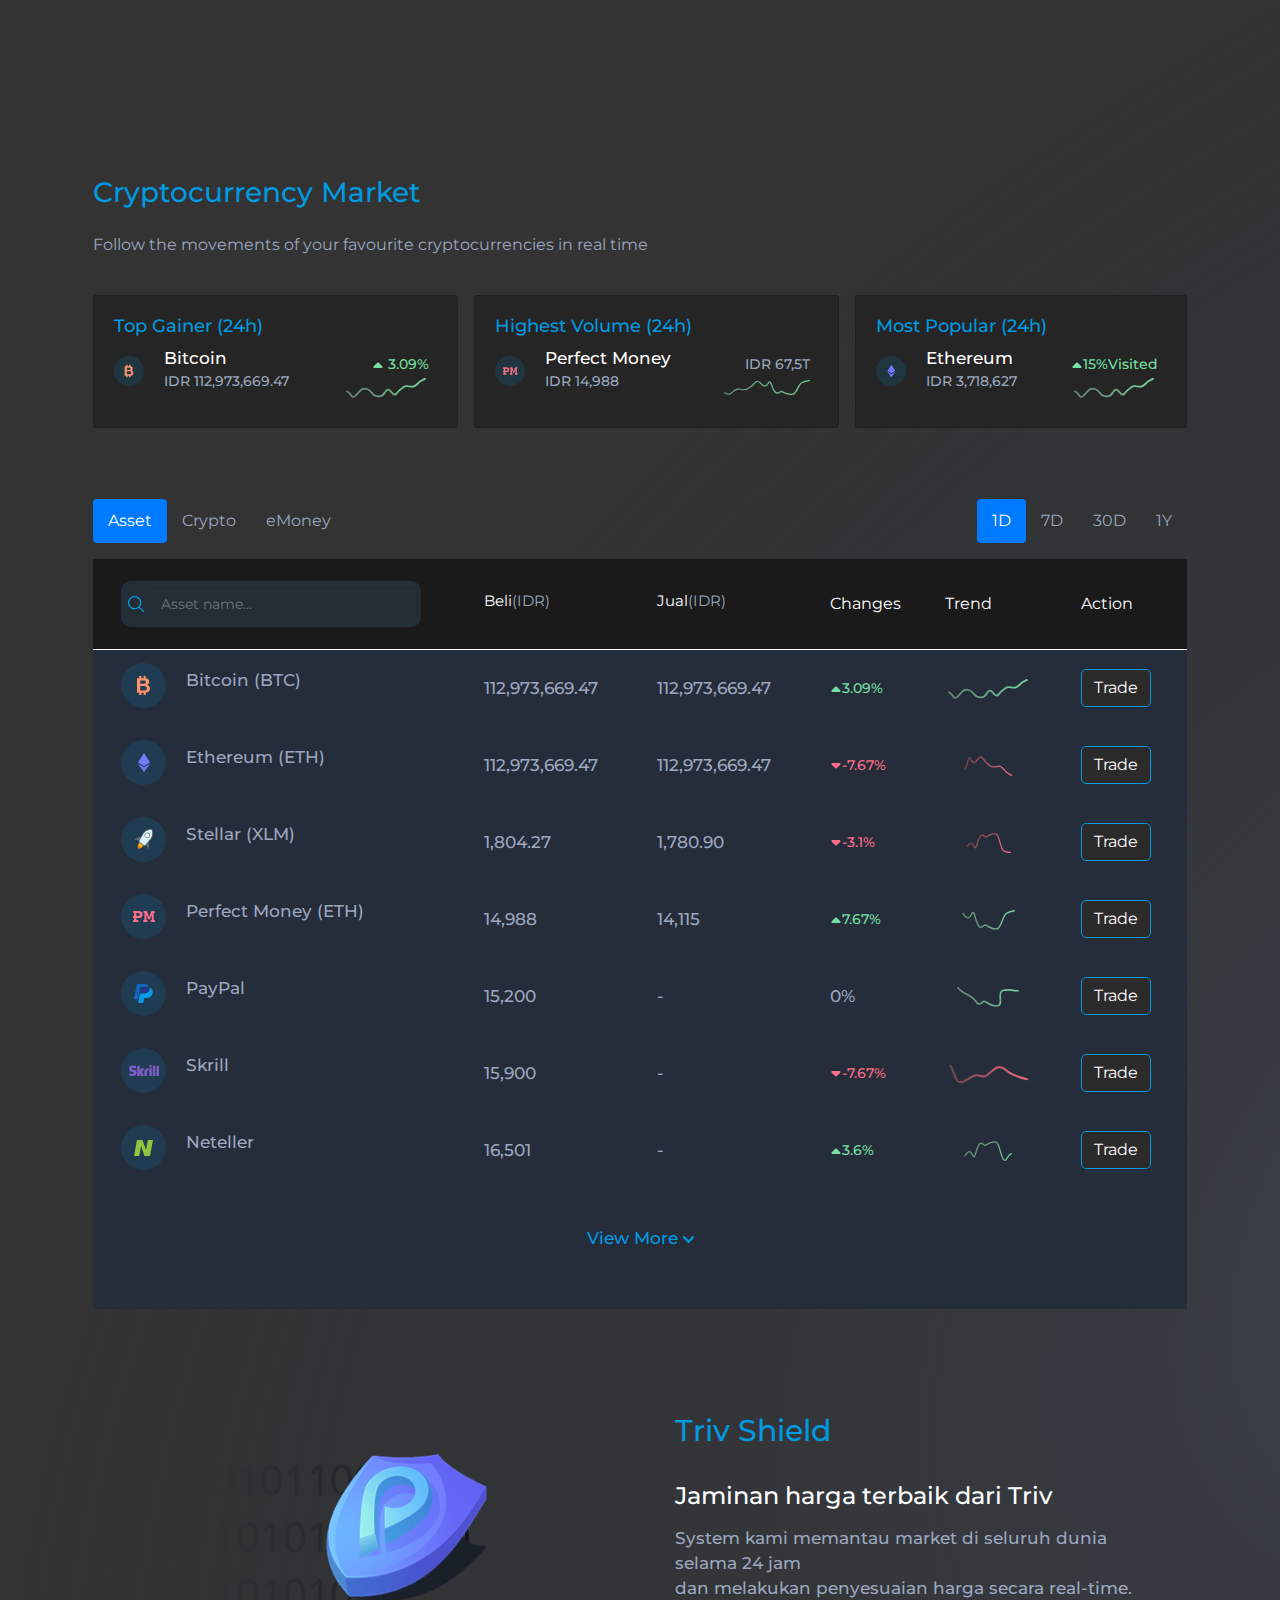
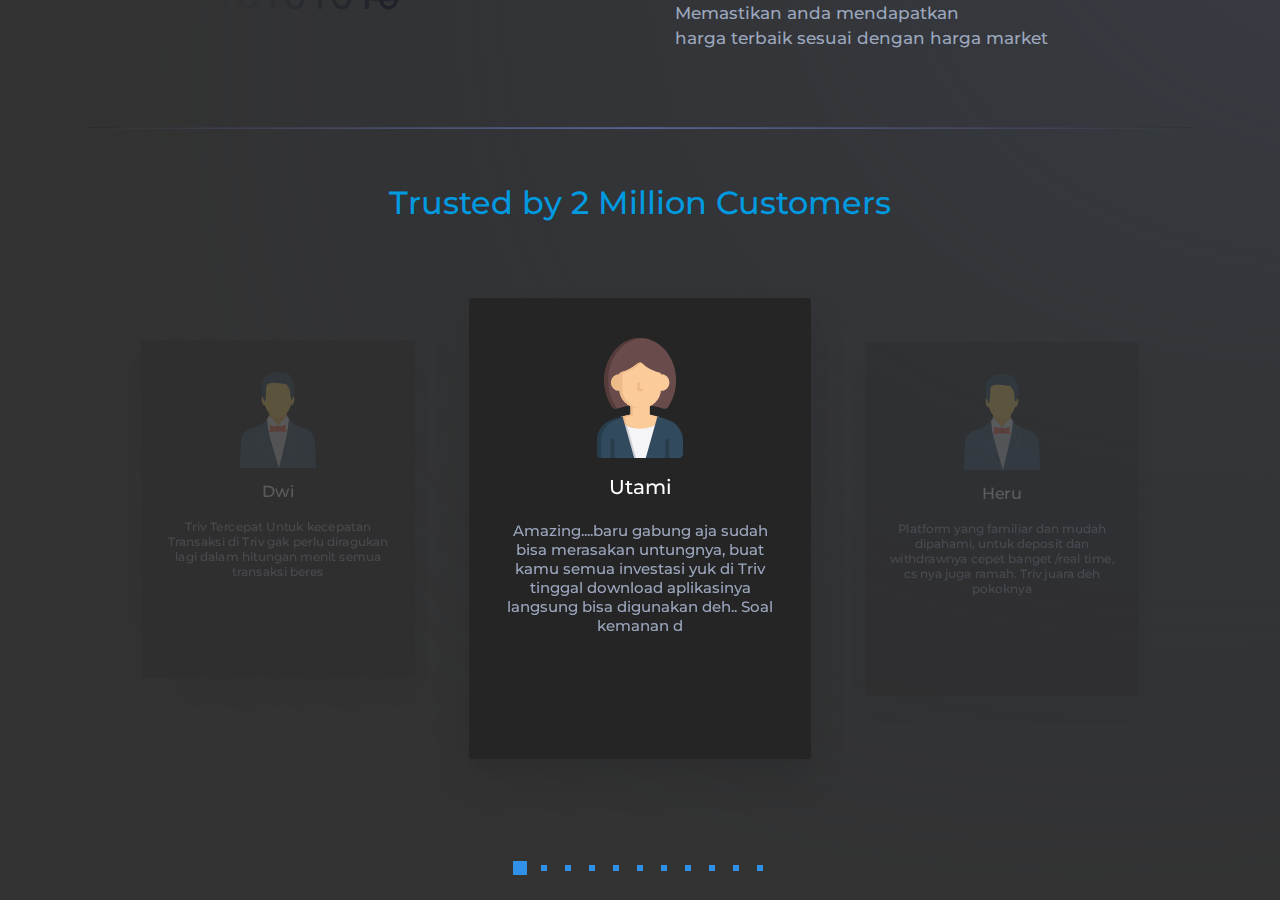
==== commit 64404bf7: "Triv Slicing v2" ====
--- a/index.html
+++ b/index.html
@@ -1,628 +1,637 @@
-
-<!doctype html>
-<html lang="en">
-  <head>
-    <meta charset="utf-8">
-    <meta http-equiv="X-UA-Compatible" content="IE=edge">
-    <meta name="viewport" content="width=device-width, initial-scale=1">
-    <meta name="description" content="">
-    <meta name="author" content="Mark Otto, Jacob Thornton, and Bootstrap contributors">
-    <meta name="generator" content="Hugo 0.84.0">
-    <title>Pricing example · Bootstrap v5.0</title>
-
-    <link rel="canonical" href="https://getbootstrap.com/docs/5.0/examples/pricing/">
-
-    
-
-    <!-- Bootstrap core CSS -->
-   <link href="css/bootstrap.min.css" rel="stylesheet">
-     <!-- IE10 viewport hack for Surface/desktop Windows 8 bug -->
-    <link href="css/ie10-viewport-bug-workaround.css" rel="stylesheet">
-
-    <!-- Custom CSS -->
-   <link href="css/custom.css" rel="stylesheet">
-<link href="css/owl.carousel.min.css" rel="stylesheet">
-<link href="css/owl.theme.default.min.css" rel="stylesheet">
-
-    <!-- Favicons -->
-<link rel="apple-touch-icon" href="/docs/5.0/assets/img/favicons/apple-touch-icon.png" sizes="180x180">
-<link rel="icon" href="/docs/5.0/assets/img/favicons/favicon-32x32.png" sizes="32x32" type="image/png">
-<link rel="icon" href="/docs/5.0/assets/img/favicons/favicon-16x16.png" sizes="16x16" type="image/png">
-<link rel="manifest" href="/docs/5.0/assets/img/favicons/manifest.json">
-<link rel="mask-icon" href="/docs/5.0/assets/img/favicons/safari-pinned-tab.svg" color="#7952b3">
-<link rel="icon" href="/docs/5.0/assets/img/favicons/favicon.ico">
-<meta name="theme-color" content="#7952b3">
-
-    <script src="js/ie-emulation-modes-warning.js"></script>
-    
-   
-  </head>
-  <body class="text-left text-white bg-dark">
-    
-
-
-
-  <header class="header" id="nav"><div class="top-login-area"><div class="container"><div class="login-area"><ul class="login-area-nav"><li><a href="/login"><div class="icon_login"></div>Login</a></li><li><a href="/id/register"><div class="icon_signup"></div>Sign Up</a></li><li><a hreflang="id" rel="alternate" class="active" href="/id">ID</a><span> | </span><a hreflang="en" rel="alternate" class="" href="/en">EN</a></li></ul></div></div></div><div class="main-menu"><!--| <div class="container"
-| <div id="mob-menu" class="mob-menu-icon"></div
-| <a href="index.html"><div class="header_logo"></div></a
-| <div class="menu"
-| <ul class="menu-nav"
-| <li class="active"><a href="#">Live Rate (Jual-beli)</a></li
-| <li class=""><a href="#">E-currency</a
-| </li
-| <li><a href="#">Merchant</a></li
-| <li><a href="#">Security</a></li
-| <li><a href="#">Affiliate</a></li
-| <li><a href="#">Product</a></li
-| <li><a href="#">Contact Us</a></li
-| </ul
-| </div
-| </div--><div class="container"><a href="/"><div class="header_logo"></div></a><div id="main_menu"><div id="menu-button"></div><ul class="menu-hoverline"><li><a class="active" data-target="#modal_live_rate" data-toggle="modal" href="#live_rate" onclick="showChart('Bitcoin',this);"> Live Rate (Jual-beli)</a></li><li class="has-sub"><span class="submenu-button"></span><a href="#"> Service</a><ul><li class="has-sub"><span class="submenu-button"></span><a href="#"> E-currency</a><ul><li><a href="/id/home/perfect-money">Perfect Money</a></li><li><a href="/id/home/skrill">Skrill</a></li><li><a href="/id/home/paypal">Paypal</a></li><li><a href="/id/home/neteller">Neteller</a></li><li><a href="/id/home/bitcoin">Bitcoin</a></li><li><a href="/id/home/ethereum">Ethereum</a></li><li><a href="/id/home/stellar">Stellar</a></li><li><a href="/id/home/ripple">Ripple</a></li><li><a href="/id/home/eos">Eos</a></li><li><a href="/id/home/litecoin">Litecoin</a></li><li><a href="/id/home/dash">Dash</a></li><li><a href="/id/home/tether">Tether</a></li><li><a href="/id/home/link">Chainlink</a></li><li><a href="/id/home/dogecoin">DogeCoin</a></li><li><a href="/id/home/bnb">BNB</a></li><li><a href="/id/home/matic-polygon">Matic-Polygon</a></li></ul></li><li class="has-sub"><span class="submenu-button"></span><a href="#"> Product</a><ul><li><a href="/id/home/product-pulsa">Pulsa</a></li><li><a href="/id/home/product-token-listrik">Token Listrik</a></li><li><a href="/id/home/product-tagihan">Bayar Tagihan</a></li></ul></li></ul></li><li><a href="/id/home/merchant">Merchant</a></li><li><a href="/id/home/affiliate">Affiliate</a></li><li><a href="http://blog.triv.co.id"> Blog</a></li><li><a href="/id/home/contact-us">Contact Us</a></li></ul></div></div></div></header>
-
-  
-    <div class="container">
-      <div class="container-centered mts-5">
-        <div class="d-flex flex-column">
-          <br/><br/>
-       <h3 class="main-text-color p-2">Cryptocurrency Market</h3>
-       <p class="text-light mbs-2 p-2">Follow the movements of your favourite cryptocurrencies in real time</p>
-     </div>
-
-       <!-- Highlight Price-->
-       <div class="overflow-auto">
-        <div class="d-flex bd-highlight">
-          <div class="p-2 flex-fill bd-highlight">
-             <div class="card h-100 card-higlight-price">
-     
-      <div class="card-body">
-        <h5 class="card-title main-text-color title-price">Top Gainer (24h)</h5>
-        <div class="d-flex">
-                <img src="img/group-3-copy.svg"
-     class="Group-3-Copy">
-                <div class="bd-highlight">
-                  <div class="d-flex flex-column bd-highlight">
-  <div class="bd-highlight title-highlight-price">Bitcoin</div>
-  <div class="bd-highlight value-highlight-price">IDR&nbsp;112,973,669.47</div>
-</div>
-                </div>
-                
-                          <div class="d-flex flex-column bd-highlight ms-auto p-2">
-                  <div class="title-chart"><img src="img/triangle-copy.svg"
-     class="Triangle-Copy"> 3.09%</div>
-                  <div class=""><img src="img/path-6-copy.svg"
-     class="Path-6-Copy"></div>
-                </div>
-                
+<!DOCTYPE html>
+
+<head>
+
+  <meta content="text/html; charset=UTF-8" http-equiv="Content-Type" />
+  <meta charset="utf-8" />
+  <meta content="width=device-width, initial-scale=1, shrink-to-fit=no" name="viewport" />
+  <title>Triv | Coin Marketplace</title>
+  <meta content="Triv" name="description" />
+  <meta content="origin-when-crossorigin" name="referrer" />
+
+
+  <link href="https://fonts.googleapis.com/css?family=Grand+Hotel" rel="stylesheet" />
+  <link
+    href="https://fonts.googleapis.com/css?family=Montserrat+Alternates:300,300i,400,400i,500,500i,600,600i,700,700i,800,800i,900,900i|Montserrat:300,300i,400,400i,500,500i,600,600i,700,700i,800,800i,900,900i"
+    rel="stylesheet" />
+  <link href="css/bootstrap.min.css" rel="stylesheet">
+  <link rel="stylesheet" media="all" href="css/trivorigin/bootstrap-triv.css" data-turbolinks-track="reload" />
+
+  <link rel="stylesheet" media="all" href="css/styletriv.css" data-turbolinks-track="reload" />
+  <link href="css/owl.carousel.min.css" rel="stylesheet">
+  <link href="css/owl.theme.default.min.css" rel="stylesheet">
+
+  <style type="text/css">
+    body {
+      background-color: #333;
+      background-image: url(img/stake_landing/bg_body_effect.svg);
+
+      background-repeat: no-repeat;
+
+
+
+
+      color: #ffffff;
+    }
+  </style>
+
+</head>
+
+<body>
+
+  <div class="triv-content mts-5">
+
+    <section>
+      <div class="row justify-content-center">
+
+        <div class="container">
+          <div class="container-centered mts-5">
+            <div class="d-flex flex-column">
+              <br /><br />
+              <h3 class="main-text-color p-2">Cryptocurrency Market</h3>
+              <p class="text-light mbs-2 p-2">Follow the movements of your favourite cryptocurrencies in
+                real time</p>
+            </div>
+
+            <!-- Highlight Price-->
+            <div class="overflow-auto">
+              <div class="d-flex bd-highlight">
+                <div class="p-2 flex-fill bd-highlight">
+                  <div class="card h-100 card-higlight-price">
+
+                    <div class="card-body">
+                      <h5 class="card-title main-text-color title-price">Top Gainer (24h)</h5>
+                      <div class="d-flex">
+                        <img src="img/group-3-copy.svg" class="Group-3-Copy">
+                        <div class="bd-highlight">
+                          <div class="d-flex flex-column bd-highlight">
+                            <div class="bd-highlight title-highlight-price">Bitcoin</div>
+                            <div class="bd-highlight value-highlight-price">
+                              IDR&nbsp;112,973,669.47</div>
+                          </div>
+                        </div>
+
+                        <div class="d-flex flex-column bd-highlight ms-auto p-2">
+                          <div class="title-chart"><img src="img/triangle-copy.svg" class="Triangle-Copy">
+                            3.09%</div>
+                          <div class=""><img src="img/path-6-copy.svg" class="Path-6-Copy">
+                          </div>
+                        </div>
+
+                      </div>
+                    </div>
+
+                  </div>
+                </div>
+                <div class="p-2 flex-fill bd-highlight">
+                  <div class="card h-100 card-higlight-price">
+
+                    <div class="card-body">
+                      <h5 class="card-title main-text-color title-price">Highest Volume (24h)</h5>
+                      <div class="d-flex">
+                        <img src="img/group-6-copy.svg" class="Group-3-Copy">
+                        <div class="bd-highlight">
+                          <div class="d-flex flex-column bd-highlight">
+                            <div class="bd-highlight title-highlight-price">
+                              Perfect&nbsp;Money</div>
+                            <div class="bd-highlight value-highlight-price">IDR&nbsp;14,988
+                            </div>
+                          </div>
+                        </div>
+
+                        <div class="d-flex flex-column bd-highlight ms-auto p-2">
+                          <div class="bd-highlight title-chart-text-white"> IDR 67,5T</div>
+                          <div class=""><img src="img/path-6-copy-6.svg" class="Path-6-Copy">
+                          </div>
+                        </div>
+
+                      </div>
+                    </div>
+
+                  </div>
+                </div>
+
+
+
+
+                <div class="p-2 flex-fill bd-highlight">
+                  <div class="card h-100 card-higlight-price">
+
+                    <div class="card-body">
+                      <h5 class="card-title main-text-color title-price">Most Popular (24h)</h5>
+                      <div class="d-flex">
+                        <img src="img/group-4.svg" class="Group-3-Copy">
+                        <div class="bd-highlight">
+                          <div class="d-flex flex-column bd-highlight">
+                            <div class="bd-highlight title-highlight-price">Ethereum</div>
+                            <div class="bd-highlight value-highlight-price">
+                              IDR&nbsp;3,718,627</div>
+                          </div>
+                        </div>
+
+                        <div class="d-flex flex-column bd-highlight ms-auto p-2">
+                          <div class="title-chart"><img src="img/triangle-copy.svg" class="Triangle-Copy">15%Visited
+                          </div>
+                          <div class=""><img src="img/path-6-copy.svg" class="Path-6-Copy">
+                          </div>
+                        </div>
+
+                      </div>
+                    </div>
+
+                  </div>
+                </div>
               </div>
-      </div>
-      
-    </div>
-          </div>
-          <div class="p-2 flex-fill bd-highlight">
-             <div class="card h-100 card-higlight-price">
-     
-      <div class="card-body">
-        <h5 class="card-title main-text-color title-price">Highest Volume (24h)</h5>
-        <div class="d-flex">
-                <img src="img/group-6-copy.svg"
-     class="Group-3-Copy">
-                <div class="bd-highlight">
-                  <div class="d-flex flex-column bd-highlight">
-  <div class="bd-highlight title-highlight-price">Perfect&nbsp;Money</div>
-  <div class="bd-highlight value-highlight-price">IDR&nbsp;14,988</div>
-</div>
-                </div>
-                
-                          <div class="d-flex flex-column bd-highlight ms-auto p-2">
-                  <div class="bd-highlight title-chart-text-white"> IDR 67,5T</div>
-                  <div class=""><img src="img/path-6-copy-6.svg"
-     class="Path-6-Copy"></div>
-                </div>
-                
+            </div>
+
+
+            <!-- End of Highlight Price-->
+
+            <!-- Table Control-->
+            <div class="overflow-auto mts-5">
+              <div class="d-flex bd-highlight">
+                <div class="p-2 flex-fill bd-highlight">
+                  <ul class="nav nav-pills justify-content-starts">
+                    <li class="nav-item">
+                      <a class="nav-link active" aria-current="page" href="#">Asset</a>
+                    </li>
+                    <li class="nav-item">
+                      <a class="nav-link" href="#">Crypto</a>
+                    </li>
+                    <li class="nav-item">
+                      <a class="nav-link" href="#">eMoney</a>
+                    </li>
+
+                  </ul>
+                </div>
+
+                <div class="p-2 flex-fill bd-highlight d-none d-sm-block">
+                  <ul class="nav nav-pills justify-content-end">
+                    <li class="nav-item">
+                      <a class="nav-link active" aria-current="page" href="#">1D</a>
+                    </li>
+                    <li class="nav-item">
+                      <a class="nav-link" href="#">7D</a>
+                    </li>
+                    <li class="nav-item">
+                      <a class="nav-link" href="#">30D</a>
+                    </li>
+                    <li class="nav-item">
+                      <a class="nav-link" href="#">1Y</a>
+                    </li>
+
+                  </ul>
+                </div>
+
               </div>
-      </div>
-      
-    </div>
-          </div>
-
-
-
-
-          <div class="p-2 flex-fill bd-highlight">
-             <div class="card h-100 card-higlight-price">
-     
-      <div class="card-body">
-        <h5 class="card-title main-text-color title-price">Most Popular (24h)</h5>
-        <div class="d-flex">
-                <img src="img/group-4.svg"
-     class="Group-3-Copy">
-                <div class="bd-highlight">
-                  <div class="d-flex flex-column bd-highlight">
-  <div class="bd-highlight title-highlight-price">Ethereum</div>
-  <div class="bd-highlight value-highlight-price">IDR&nbsp;3,718,627</div>
-</div>
-                </div>
-                
-                          <div class="d-flex flex-column bd-highlight ms-auto p-2">
-                  <div class="title-chart"><img src="img/triangle-copy.svg"
-     class="Triangle-Copy">15%Visited</div>
-                  <div class=""><img src="img/path-6-copy.svg"
-     class="Path-6-Copy"></div>
-                </div>
-                
+            </div>
+            <!-- End of Table Control-->
+
+            <!-- Table Pricelist-->
+            <div class="table-responsive-sm p-2">
+              <table class="table table-dark-custom table-pricelist">
+                <thead>
+
+                  <tr class="table-header-color">
+                    <td class="align-middle">
+                      <div class="d-flex table-pricelist-search">
+                        <img src="img/shape-copy-4.svg" class="Shape-Copy-4">
+                        <input type="text" class="form-control transparent-input" placeholder="Asset name...">
+                      </div>
+                    </td>
+                    <td class="align-middle">
+                      <div class="d-flex title-table-currency">
+                        <p class="text-white">Beli</p>(IDR)
+                      </div>
+                    </td>
+                    <td class="align-middle">
+                      <div class="d-flex title-table-currency">
+                        <p class="text-white">Jual</p>(IDR)
+                      </div>
+                    </td>
+                    <td class="align-middle">Changes</td>
+                    <td class="align-middle">Trend</td>
+                    <td class="align-middle">Action</td>
+                  </tr>
+                </thead>
+                <tbody>
+                  <tr>
+                    <td>
+                      <div class="d-flex">
+                        <img src="img/group-3-copy-2.svg" class="Group-3-Copy-2">
+                        <p class="align-self-center">Bitcoin (BTC)</p>
+                      </div>
+                    </td>
+                    <td style="vertical-align: middle;">112,973,669.47</td>
+                    <td style="vertical-align: middle;">112,973,669.47</td>
+                    <td style="vertical-align: middle;">
+
+                      <div class="d-flex flex-column bd-highlight">
+                        <div class="changes-text-up"><img src="img/triangle-copy.svg" class="Triangle-Copy">3.09%</div>
+
+                      </div>
+                    </td>
+                    <td style="vertical-align: middle;">
+                      <div class=""><img src="img/path-6-copy.svg" class="Path-6-Copy"></div>
+                    </td>
+                    <td style="vertical-align:middle;">
+                      <button type="button" class="btn btn-outline-primary">Trade</button>
+                    </td>
+                  </tr>
+
+                  <tr>
+                    <td>
+                      <div class="d-flex">
+                        <img src="img/group-4-copy.svg" class="Group-3-Copy-2">
+                        <p class="align-self-center">Ethereum (ETH)</p>
+                      </div>
+                    </td>
+                    <td style="vertical-align: middle;">112,973,669.47</td>
+                    <td style="vertical-align: middle;">112,973,669.47</td>
+                    <td style="vertical-align: middle;">
+
+                      <div class="d-flex flex-column bd-highlight">
+                        <div class="changes-text-down"><img src="img/triangle-copy-4.svg" class="Triangle-Copy">-7.67%
+                        </div>
+
+                      </div>
+                    </td>
+                    <td style="vertical-align: middle;">
+                      <div class=""><img src="img/path-6-copy-2.svg" class="Path-6-Copy"></div>
+                    </td>
+                    <td style="vertical-align:middle;">
+                      <button type="button" class="btn btn-outline-primary">Trade</button>
+                    </td>
+                  </tr>
+
+                  <tr>
+                    <td>
+                      <div class="d-flex">
+                        <img src="img/group-5.svg" class="Group-3-Copy-2">
+                        <p class="align-self-center">Stellar (XLM)</p>
+                      </div>
+                    </td>
+                    <td style="vertical-align: middle;">1,804.27</td>
+                    <td style="vertical-align: middle;">1,780.90</td>
+                    <td style="vertical-align: middle;">
+
+                      <div class="d-flex flex-column bd-highlight">
+                        <div class="changes-text-down"><img src="img/triangle-copy-4.svg" class="Triangle-Copy">-3.1%
+                        </div>
+
+                      </div>
+                    </td>
+                    <td style="vertical-align: middle;">
+                      <div class=""><img src="img/path-6-copy-7.svg" class="Path-6-Copy"></div>
+                    </td>
+                    <td style="vertical-align:middle;">
+                      <button type="button" class="btn btn-outline-primary">Trade</button>
+                    </td>
+                  </tr>
+                  <tr>
+                    <td>
+                      <div class="d-flex">
+                        <img src="img/group-6.svg" class="Group-3-Copy-2">
+                        <p class="align-self-center">Perfect Money (ETH)</p>
+                      </div>
+                    </td>
+                    <td style="vertical-align: middle;">14,988</td>
+                    <td style="vertical-align: middle;">14,115</td>
+                    <td style="vertical-align: middle;">
+
+                      <div class="d-flex flex-column bd-highlight">
+                        <div class="changes-text-up"><img src="img/triangle-copy.svg" class="Triangle-Copy">7.67%</div>
+
+                      </div>
+                    </td>
+                    <td style="vertical-align: middle;">
+                      <div class=""><img src="img/path-6-copy-10.svg" class="Path-6-Copy"></div>
+                    </td>
+                    <td style="vertical-align:middle;">
+                      <button type="button" class="btn btn-outline-primary">Trade</button>
+                    </td>
+                  </tr>
+                  <tr>
+                    <td>
+                      <div class="d-flex">
+                        <img src="img/group-7.svg" class="Group-3-Copy-2">
+                        <p class="align-self-center">PayPal</p>
+                      </div>
+                    </td>
+                    <td style="vertical-align: middle;">15,200</td>
+                    <td style="vertical-align: middle;">-</td>
+                    <td style="vertical-align: middle;">0%</td>
+                    <td style="vertical-align: middle;">
+                      <div class=""><img src="img/path-6-copy-3.svg" class="Path-6-Copy"></div>
+                    </td>
+                    <td style="vertical-align:middle;">
+                      <button type="button" class="btn btn-outline-primary">Trade</button>
+                    </td>
+                  </tr>
+                  <tr>
+                    <td>
+                      <div class="d-flex">
+                        <img src="img/group-9-copy.svg" class="Group-3-Copy-2">
+                        <p class="align-self-center">Skrill</p>
+                      </div>
+                    </td>
+                    <td style="vertical-align: middle;">15,900</td>
+                    <td style="vertical-align: middle;">-</td>
+                    <td style="vertical-align: middle;">
+
+                      <div class="d-flex flex-column bd-highlight">
+                        <div class="changes-text-down"><img src="img/triangle-copy-4.svg" class="Triangle-Copy">-7.67%
+                        </div>
+
+                      </div>
+                    </td>
+                    <td style="vertical-align: middle;">
+                      <div class=""><img src="img/path-6-copy-8.svg" class="Path-6-Copy"></div>
+                    </td>
+                    <td style="vertical-align:middle;">
+                      <button type="button" class="btn btn-outline-primary">Trade</button>
+                    </td>
+                  </tr>
+
+                  <tr>
+                    <td>
+                      <div class="d-flex">
+                        <img src="img/group-10-copy.svg" class="Group-3-Copy-2">
+                        <p class="align-self-center">Neteller</p>
+                      </div>
+                    </td>
+                    <td style="vertical-align: middle;">16,501</td>
+                    <td style="vertical-align: middle;">-</td>
+                    <td style="vertical-align: middle;">
+
+                      <div class="d-flex flex-column bd-highlight">
+                        <div class="changes-text-up"><img src="img/triangle-copy.svg" class="Triangle-Copy">3.6%
+                        </div>
+
+                      </div>
+                    </td>
+                    <td style="vertical-align: middle;">
+                      <div class=""><img src="img/path-6-copy-4.svg" class="Path-6-Copy"></div>
+                    </td>
+                    <td style="vertical-align:middle;">
+                      <button type="button" class="btn btn-outline-primary">Trade</button>
+                    </td>
+                  </tr>
+                  <tr>
+                    <td style="vertical-align: middle; padding: 30px;" colspan="6">
+                      <div class="d-flex justify-content-xs-start justify-content-md-center justify-content-lg-center">
+                        <a href="price-detail.html" class="btn btn-outline-primary-noborder">View More <img
+                            src="img/fill-1-copy-2.svg"></button>
+                      </div>
+                    </td>
+                  </tr>
+
+                </tbody>
+              </table>
+            </div>
+            <!-- End of Table Pricelist-->
+
+            <!-- Content Shield Block-->
+            <div class="card tagline mb-3 mts-5">
+              <div class="row">
+                <div class="col align-self-center text-center">
+
+                  <img src="img/group-13.png" srcset="img/group-13@2x.png 2x,
+                             img/group-13@3x.png 3x" class="shield-image">
+                </div>
+                <div class="col px-4">
+                  <div class="card-body ">
+                    <h2 class="card-title sectiontagline-title align-items-sm-center">Triv Shield
+                    </h2><br>
+                    <p class="card-text card-tagline-text sectiontagline-text">Jaminan harga terbaik
+                      dari Triv</p>
+                    <p class="card-text sectiontagline-description">System kami memantau market di
+                      seluruh dunia
+                      selama 24
+                      jam<br>
+                      dan melakukan penyesuaian harga secara real-time. Memastikan anda
+                      mendapatkan <br>harga
+                      terbaik sesuai
+                      dengan harga market</p>
+                  </div>
+                </div>
               </div>
-      </div>
-      
-    </div>
+            </div>
+            <!-- End of Content Shield Block-->
+            <hr class="style12 mts-5">
+            <!-- Section Feedback -->
+            <div class="row d-flex justify-content-center text-center mts-5">
+              <h2 class="main-text-color">Trusted by 2 Million Customers</h2>
+              <br />
+              <!-- TESTIMONIALS -->
+              <section class="testimonials mts-5">
+                <div class="container">
+
+                  <div class="row">
+                    <div class="col-sm-12">
+                      <div id="customers-testimonials" class="owl-carousel">
+
+                        <!--TESTIMONIAL 1 -->
+                        <div class="item">
+                          <div class="shadow-effect">
+                            <img class="img-circle" src="img/img-female.svg" alt="">
+                            <h5>Utami</h5>
+                            <p>Amazing....baru gabung aja sudah bisa merasakan untungnya,
+                              buat kamu semua investasi yuk di Triv tinggal download
+                              aplikasinya langsung
+                              bisa digunakan deh..
+                              Soal kemanan d</p>
+                          </div>
+
+                        </div>
+                        <!--END OF TESTIMONIAL 1 -->
+                        <!--TESTIMONIAL 2 -->
+                        <div class="item">
+                          <div class="shadow-effect">
+                            <img class="img-circle" src="img/img-male.svg" alt="">
+                            <h5> Heru </h5>
+                            <p>Platform yang familiar dan mudah dipahami,
+                              untuk deposit dan withdrawnya cepet banget /real time, cs
+                              nya juga ramah.
+                              Triv juara deh pokoknya</p>
+                          </div>
+
+                        </div>
+                        <!--END OF TESTIMONIAL 2 -->
+                        <!--TESTIMONIAL 3 -->
+                        <div class="item">
+                          <div class="shadow-effect">
+                            <img class="img-circle" src="img/img-male.svg" alt="">
+                            <h5> Satria </h5>
+                            <p>Suka banget sama aplikasi ini, jujur ini bagus dan gak ribet
+                              Saran aja ya tolong kryptonya lebih banyak lagi dan lebih
+                              cepat
+                              bisa inves lebih banyak juga...Terima kasih</p>
+                          </div>
+                        </div>
+                        <!--END OF TESTIMONIAL 3 -->
+                        <!--TESTIMONIAL 4 -->
+                        <div class="item">
+                          <div class="shadow-effect">
+                            <img class="img-circle" src="img/img-female.svg" alt="">
+                            <h5> Melly </h5>
+                            <p>Sebenarnya untuk aplikasi semacam ini saya kurang yakin
+                              tapi karena penasaran sama TRIV akhirnya saya download
+                              aplikasinya,
+                              ternyata prosesnya cepat, gak berbelit belit dan bisa
+                              langsung transaksi
+                              TRIV ....TOP</p>
+                          </div>
+                        </div>
+                        <!--END OF TESTIMONIAL 4 -->
+                        <!--TESTIMONIAL 5 -->
+                        <div class="item">
+                          <div class="shadow-effect">
+                            <img class="img-circle" src="img/img-female.svg" alt="">
+                            <h5> Niken </h5>
+                            <p>Tahu TRIV dari rekom temen, ternyata bener lo aplikasi mudah
+                              dan nyaman
+                              dibandingkan aplikasi
+                              sejenis lainnya....jauh banget bedanya.
+                              Semoga Triv makin besar, makin amanah, makin sukses dan
+                              makin banyak
+                              membernya....</p>
+                          </div>
+                        </div>
+                        <!--END OF TESTIMONIAL 5 -->
+                        <!--TESTIMONIAL 6 -->
+                        <div class="item">
+                          <div class="shadow-effect">
+                            <img class="img-circle" src="img/img-male.svg" alt="">
+                            <h5> Agus </h5>
+                            <p>Simple dan aman Mudah, simple, aman dan nyaman untuk pemula
+                              sekalipun</p>
+                          </div>
+                        </div>
+                        <!--END OF TESTIMONIAL 6 -->
+                        <!--TESTIMONIAL 7 -->
+                        <div class="item">
+                          <div class="shadow-effect">
+                            <img class="img-circle" src="img/img-female.svg" alt="">
+                            <h5> Tri </h5>
+                            <p>Selalu Update Sudah bagus aplikasinya, semoga selalu update
+                              dan berkembang
+                              lebih baik lagi</p>
+                          </div>
+                        </div>
+                        <!--END OF TESTIMONIAL 7 -->
+                        <!--TESTIMONIAL 8 -->
+                        <div class="item">
+                          <div class="shadow-effect">
+                            <img class="img-circle" src="img/img-female.svg" alt="">
+                            <h5> Indah </h5>
+                            <p>Tingkatkan pelayanan Sukses ya Triv, tingkatkan pelayanan dan
+                              menjadi yang
+                              terbaik</p>
+                          </div>
+                        </div>
+                        <!--END OF TESTIMONIAL 8 -->
+                        <!--TESTIMONIAL 9 -->
+                        <div class="item">
+                          <div class="shadow-effect">
+                            <img class="img-circle" src="img/img-male.svg" alt="">
+                            <h5> Diaz </h5>
+                            <p>Aplikasi menguntungkan Aplikasi trading yang bagus bikin
+                              kantong kalian tebal
+                              dan gak bolong
+                            </p>
+                          </div>
+                        </div>
+                        <!--END OF TESTIMONIAL 9 -->
+                        <!--TESTIMONIAL 10 -->
+                        <div class="item">
+                          <div class="shadow-effect">
+                            <img class="img-circle" src="img/img-male.svg" alt="">
+                            <h5> Putra </h5>
+                            <p>Mudah gabungnya Buruan yuk gabung di Triv, gampang banget
+                              caranya, tinggal
+                              download aja
+                              aplikasinya langsung deh bisa transaksi</p>
+                          </div>
+                        </div>
+                        <!--END OF TESTIMONIAL 10 -->
+                        <!--TESTIMONIAL 11 -->
+                        <div class="item">
+                          <div class="shadow-effect">
+                            <img class="img-circle" src="img/img-male.svg" alt="">
+                            <h5> Dwi </h5>
+                            <p>Triv Tercepat Untuk kecepatan Transaksi di Triv gak perlu
+                              diragukan lagi
+                              dalam hitungan menit
+                              semua transaksi beres</p>
+                          </div>
+                        </div>
+                        <!--END OF TESTIMONIAL 11 -->
+                      </div>
+                    </div>
+                  </div>
+                </div>
+              </section>
+              <!-- END OF TESTIMONIALS -->
+            </div>
+            <!-- End of Section Feedback-->
+
+
+
+
           </div>
         </div>
-       </div>
-
-
-       <!-- End of Highlight Price-->
-
-       <!-- Table Control-->
-       <div class="overflow-auto mts-5">
-        <div class="d-flex bd-highlight">
-          <div class="p-2 flex-fill bd-highlight">
-            <ul class="nav nav-pills justify-content-starts">
-              <li class="nav-item">
-                <a class="nav-link active" aria-current="page" href="#">Asset</a>
-              </li>
-              <li class="nav-item">
-                <a class="nav-link" href="#">Crypto</a>
-              </li>
-              <li class="nav-item">
-                <a class="nav-link" href="#">eMoney</a>
-              </li>
-              
-            </ul>
-          </div>
-          
-          <div class="p-2 flex-fill bd-highlight d-none d-sm-block">
-            <ul class="nav nav-pills justify-content-end">
-              <li class="nav-item">
-                <a class="nav-link active" aria-current="page" href="#">1D</a>
-              </li>
-              <li class="nav-item">
-                <a class="nav-link" href="#">7D</a>
-              </li>
-              <li class="nav-item">
-                <a class="nav-link" href="#">30D</a>
-              </li>
-              <li class="nav-item">
-                <a class="nav-link" href="#">1Y</a>
-              </li>
-              
-            </ul>
-          </div>
-        
-        </div>
+
+
       </div>
-      <!-- End of Table Control-->
-
-      <!-- Table Pricelist-->
-<div class="table-responsive-sm p-2">
-  <table class="table table-dark-custom table-pricelist">
-  <thead>
-  
-      <tr class="table-header-color">
-        <td class="align-middle">  
-         <div class="d-flex table-pricelist-search">
-    <img src="img/shape-copy-4.svg"
-     class="Shape-Copy-4">
-    <input type="text" class="form-control transparent-input" placeholder="Asset name...">
+
+
+
+
+
+
+
+    </section>
+
   </div>
-        </td>
-        <td class="align-middle"><div class="d-flex title-table-currency"><p class="text-white">Beli</p>(IDR)</div></td>
-        <td class="align-middle"><div class="d-flex title-table-currency"><p class="text-white">Jual</p>(IDR)</div></td>
-        <td class="align-middle">Changes</td>
-        <td class="align-middle">Trend</td>
-        <td class="align-middle">Action</td>
-      </tr>
-  </thead>
-  <tbody>
-    <tr>
-      <td>
-          <div class="d-flex">
-              <img src="img/group-3-copy-2.svg" class="Group-3-Copy-2"><p class="align-self-center">Bitcoin (BTC)</p>
-          </div>
-      </td>
-      <td style="vertical-align: middle;">112,973,669.47</td>
-      <td style="vertical-align: middle;">112,973,669.47</td>
-      <td style="vertical-align: middle;">
-        
-                   <div class="d-flex flex-column bd-highlight">
-                  <div class="changes-text-up"><img src="img/triangle-copy.svg"
-     class="Triangle-Copy">3.09%</div>
-                 
-                </div>
-      </td>
-      <td style="vertical-align: middle;">
-      <div class=""><img src="img/path-6-copy.svg"
-     class="Path-6-Copy"></div>
-      </td>
-      <td style="vertical-align:middle;">
-       <button type="button" class="btn btn-outline-primary">Trade</button>
-      </td>
-    </tr>
-
-    <tr>
-      <td>
-          <div class="d-flex">
-              <img src="img/group-4-copy.svg" class="Group-3-Copy-2"><p class="align-self-center">Ethereum (ETH)</p>
-          </div>
-      </td>
-      <td style="vertical-align: middle;">112,973,669.47</td>
-      <td style="vertical-align: middle;">112,973,669.47</td>
-      <td style="vertical-align: middle;">
-        
-                   <div class="d-flex flex-column bd-highlight">
-                  <div class="changes-text-down"><img src="img/triangle-copy-4.svg"
-     class="Triangle-Copy">-7.67%</div>
-                 
-                </div>
-      </td>
-      <td style="vertical-align: middle;">
-      <div class=""><img src="img/path-6-copy-2.svg"
-     class="Path-6-Copy"></div>
-      </td>
-      <td style="vertical-align:middle;">
-       <button type="button" class="btn btn-outline-primary">Trade</button>
-      </td>
-    </tr>
-
-     <tr>
-      <td>
-          <div class="d-flex">
-              <img src="img/group-5.svg" class="Group-3-Copy-2"><p class="align-self-center">Stellar (XLM)</p>
-          </div>
-      </td>
-      <td style="vertical-align: middle;">1,804.27</td>
-      <td style="vertical-align: middle;">1,780.90</td>
-      <td style="vertical-align: middle;">
-        
-                   <div class="d-flex flex-column bd-highlight">
-                  <div class="changes-text-down"><img src="img/triangle-copy-4.svg"
-     class="Triangle-Copy">-3.1%</div>
-                 
-                </div>
-      </td>
-      <td style="vertical-align: middle;">
-      <div class=""><img src="img/path-6-copy-7.svg"
-     class="Path-6-Copy"></div>
-      </td>
-      <td style="vertical-align:middle;">
-       <button type="button" class="btn btn-outline-primary">Trade</button>
-      </td>
-    </tr>
-     <tr>
-      <td>
-          <div class="d-flex">
-              <img src="img/group-6.svg" class="Group-3-Copy-2"><p class="align-self-center">Perfect Money (ETH)</p>
-          </div>
-      </td>
-      <td style="vertical-align: middle;">14,988</td>
-      <td style="vertical-align: middle;">14,115</td>
-      <td style="vertical-align: middle;">
-        
-                   <div class="d-flex flex-column bd-highlight">
-                  <div class="changes-text-up"><img src="img/triangle-copy.svg"
-     class="Triangle-Copy">7.67%</div>
-                 
-                </div>
-      </td>
-      <td style="vertical-align: middle;">
-      <div class=""><img src="img/path-6-copy-10.svg"
-     class="Path-6-Copy"></div>
-      </td>
-      <td style="vertical-align:middle;">
-       <button type="button" class="btn btn-outline-primary">Trade</button>
-      </td>
-    </tr>
-     <tr>
-      <td>
-          <div class="d-flex">
-              <img src="img/group-7.svg" class="Group-3-Copy-2"><p class="align-self-center">PayPal</p>
-          </div>
-      </td>
-      <td style="vertical-align: middle;">15,200</td>
-      <td style="vertical-align: middle;">-</td>
-       <td style="vertical-align: middle;">0%</td>
-      <td style="vertical-align: middle;">
-      <div class=""><img src="img/path-6-copy-3.svg"
-     class="Path-6-Copy"></div>
-      </td>
-      <td style="vertical-align:middle;">
-       <button type="button" class="btn btn-outline-primary">Trade</button>
-      </td>
-    </tr>
-    <tr>
-      <td>
-          <div class="d-flex">
-              <img src="img/group-9-copy.svg" class="Group-3-Copy-2"><p class="align-self-center">Skrill</p>
-          </div>
-      </td>
-      <td style="vertical-align: middle;">15,900</td>
-      <td style="vertical-align: middle;">-</td>
-      <td style="vertical-align: middle;">
-        
-                   <div class="d-flex flex-column bd-highlight">
-                  <div class="changes-text-down"><img src="img/triangle-copy-4.svg"
-     class="Triangle-Copy">-7.67%</div>
-                 
-                </div>
-      </td>
-      <td style="vertical-align: middle;">
-      <div class=""><img src="img/path-6-copy-8.svg"
-     class="Path-6-Copy"></div>
-      </td>
-      <td style="vertical-align:middle;">
-       <button type="button" class="btn btn-outline-primary">Trade</button>
-      </td>
-    </tr>
-
-       <tr>
-      <td>
-          <div class="d-flex">
-              <img src="img/group-10-copy.svg" class="Group-3-Copy-2"><p class="align-self-center">Neteller</p>
-          </div>
-      </td>
-      <td style="vertical-align: middle;">16,501</td>
-      <td style="vertical-align: middle;">-</td>
-      <td style="vertical-align: middle;">
-        
-                   <div class="d-flex flex-column bd-highlight">
-                  <div class="changes-text-up"><img src="img/triangle-copy.svg"
-     class="Triangle-Copy">3.6%</div>
-                 
-                </div>
-      </td>
-      <td style="vertical-align: middle;">
-      <div class=""><img src="img/path-6-copy-4.svg"
-     class="Path-6-Copy"></div>
-      </td>
-      <td style="vertical-align:middle;">
-       <button type="button" class="btn btn-outline-primary">Trade</button>
-      </td>
-    </tr>
-    <tr>
-      <td style="vertical-align: middle; padding: 30px;" colspan="6">
-<div class="d-flex justify-content-xs-start justify-content-md-center justify-content-lg-center"><a href="price-detail.html" class="btn btn-outline-primary-noborder">View More <img src="img/fill-1-copy-2.svg"></button></div>
-      </td>
-    </tr>
-
-  </tbody>
-  </table>
-</div>
-      <!-- End of Table Pricelist-->
-
-      <!-- Content Shield Block-->
-<div class="card tagline mb-3 mts-5">
-  <div class="row">
-    <div class="col align-self-center text-center">
-     
-      <img src="img/group-13.png" srcset="img/group-13@2x.png 2x,
-             img/group-13@3x.png 3x" class="shield-image">
-    </div>
-    <div class="col px-4">
-      <div class="card-body ">
-        <h2 class="card-title sectiontagline-title align-items-sm-center">Triv Shield</h2><br>
-        <p class="card-text card-tagline-text sectiontagline-text">Jaminan harga terbaik dari Triv</p>
-        <p class="card-text sectiontagline-description">System kami memantau market di seluruh dunia selama 24 jam<br>
-dan melakukan penyesuaian harga secara real-time. Memastikan anda mendapatkan <br>harga terbaik sesuai dengan harga market</p>
-      </div>
-    </div>
-  </div>
-</div>
-      <!-- End of Content Shield Block-->
-      <hr class="style12 mts-5">
-       <!-- Section Feedback -->
-        <div class="row d-flex justify-content-center text-center mts-5">
-          <h2 class="main-text-color">Trusted by 2 Million Customers</h2>
-          <br/>
-          <!-- TESTIMONIALS -->
-<section class="testimonials mts-5">
-  <div class="container">
-
-      <div class="row">
-        <div class="col-sm-12">
-          <div id="customers-testimonials" class="owl-carousel">
-
-            <!--TESTIMONIAL 1 -->
-            <div class="item">
-              <div class="shadow-effect">
-                <img class="img-circle" src="img/img-female.svg" alt="">
-                <h5>Utami</h5>
-                <p>Amazing....baru gabung aja sudah bisa merasakan untungnya,
-        buat kamu semua investasi yuk di Triv tinggal download aplikasinya langsung bisa digunakan deh..
-        Soal kemanan d</p>
-              </div>
-             
-            </div>
-            <!--END OF TESTIMONIAL 1 -->
-            <!--TESTIMONIAL 2 -->
-            <div class="item">
-              <div class="shadow-effect">
-                <img class="img-circle" src="img/img-male.svg" alt="">
-                <h5> Heru </h5>
-                <p>Platform yang familiar dan mudah dipahami,
-        untuk deposit dan withdrawnya cepet banget /real time, cs nya juga ramah. 
-        Triv juara deh pokoknya</p>
-              </div>
-           
-            </div>
-            <!--END OF TESTIMONIAL 2 -->
-            <!--TESTIMONIAL 3 -->
-            <div class="item">
-              <div class="shadow-effect">
-                <img class="img-circle" src="img/img-male.svg" alt="">
-                <h5> Satria </h5>
-                <p>Suka banget sama aplikasi ini, jujur ini bagus dan gak ribet 
-        Saran aja ya tolong kryptonya lebih banyak lagi dan lebih cepat 
-        bisa inves lebih banyak juga...Terima kasih</p>
-              </div>
-            </div>
-            <!--END OF TESTIMONIAL 3 -->
-            <!--TESTIMONIAL 4 -->
-            <div class="item">
-              <div class="shadow-effect">
-                <img class="img-circle" src="img/img-female.svg" alt="">
-                <h5> Melly </h5>
-                <p>Sebenarnya untuk aplikasi semacam ini saya kurang yakin
-        tapi karena penasaran sama TRIV akhirnya saya download aplikasinya, 
-        ternyata prosesnya cepat, gak berbelit belit dan bisa langsung transaksi
-        TRIV ....TOP</p>
-              </div>
-            </div>
-            <!--END OF TESTIMONIAL 4 -->
-            <!--TESTIMONIAL 5 -->
-            <div class="item">
-              <div class="shadow-effect">
-                <img class="img-circle" src="img/img-female.svg" alt="">
-                <h5> Niken </h5>
-                <p>Tahu TRIV dari rekom temen, ternyata bener lo aplikasi mudah dan nyaman dibandingkan aplikasi sejenis lainnya....jauh banget bedanya. 
-        Semoga Triv makin besar, makin amanah, makin sukses dan makin banyak membernya....</p>
-              </div>
-            </div>
-            <!--END OF TESTIMONIAL 5 -->
-             <!--TESTIMONIAL 6 -->
-            <div class="item">
-              <div class="shadow-effect">
-                <img class="img-circle" src="img/img-male.svg" alt="">
-                <h5> Agus </h5>
-                <p>Simple dan aman  Mudah, simple, aman dan nyaman untuk pemula sekalipun</p>
-              </div>
-            </div>
-            <!--END OF TESTIMONIAL 6 -->
-             <!--TESTIMONIAL 7 -->
-            <div class="item">
-              <div class="shadow-effect">
-                <img class="img-circle" src="img/img-female.svg" alt="">
-                <h5> Tri </h5>
-                <p>Selalu Update Sudah bagus aplikasinya, semoga selalu update dan berkembang lebih baik lagi</p>
-              </div>
-            </div>
-            <!--END OF TESTIMONIAL 7 -->
-            <!--TESTIMONIAL 8 -->
-            <div class="item">
-              <div class="shadow-effect">
-                <img class="img-circle" src="img/img-female.svg" alt="">
-                <h5> Indah </h5>
-                <p>Tingkatkan pelayanan Sukses ya Triv, tingkatkan pelayanan dan menjadi yang terbaik</p>
-              </div>
-            </div>
-            <!--END OF TESTIMONIAL 8 -->
-            <!--TESTIMONIAL 9 -->
-            <div class="item">
-              <div class="shadow-effect">
-                <img class="img-circle" src="img/img-male.svg" alt="">
-                <h5> Diaz </h5>
-                <p>Aplikasi menguntungkan Aplikasi trading yang bagus bikin kantong kalian tebal dan gak bolong</p>
-              </div>
-            </div>
-            <!--END OF TESTIMONIAL 9 -->
-               <!--TESTIMONIAL 10 -->
-            <div class="item">
-              <div class="shadow-effect">
-                <img class="img-circle" src="img/img-male.svg" alt="">
-                <h5> Putra </h5>
-                <p>Mudah gabungnya Buruan yuk gabung di Triv, gampang banget caranya, tinggal download aja aplikasinya langsung deh bisa transaksi</p>
-              </div>
-            </div>
-            <!--END OF TESTIMONIAL 10 -->
-               <!--TESTIMONIAL 11 -->
-            <div class="item">
-              <div class="shadow-effect">
-                <img class="img-circle" src="img/img-male.svg" alt="">
-                <h5> Dwi </h5>
-                <p>Triv Tercepat Untuk kecepatan Transaksi di Triv gak perlu diragukan lagi dalam hitungan menit semua transaksi beres</p>
-              </div>
-            </div>
-            <!--END OF TESTIMONIAL 11 -->
-          </div>
-        </div>
-      </div>
-      </div>
-    </section>
-    <!-- END OF TESTIMONIALS -->
-        </div>
-      <!-- End of Section Feedback-->
-
-  
-
-
-      </div>
-    </div>
-
-
-    <!-- Section Subscribe-->
-      <div class=" bg-triv-darker">
-
-  <div class="row padding-subscribe">
-    <div class="col p-2 d-none d-sm-block">
-      <div class="col align-self-center text-center">
-     
-     
-          <img src="img/66149.svg">
-      
-    </div>
-    </div>
-    <div class="col p-2">
-      <h3>Selalu tahu harga terkini</h3>
-      <p class="text-muted">Dapatkan update harga setiap hari dengan berlangganan berita dari blog Triv</p>
-      <form role="form" class="form-inline">
-   
-    <div class="form-group">
-            <input type="email-subscribe" class="form-control form-control-subscribtion input-lg" placeholder="Masukan email anda">
-            <button class="btn subscribe btn-subscribe btn-primary btn-lg">Kirim</button>
-     </div>
-</form>
-    </div>
-  </div>
-
-      </div>
-      <!-- End of Section Subscribe-->
-
-
-<footer >
-<section class="footerbgblue" id="footer"><div class="container wow fadeInUp animated" data-wow-delay="0.5s" style="visibility: visible; animation-delay: 0.5s; animation-name: fadeInUp;"><div class="row"><div class="col-md-3"><img alt="Triv Logo" class="footer_logo" src="img/logo_triv_footer.png"></div><div class="col-md-9"><div class="row"><div class="col-md-15 col-xs-12"><h3><span>Market Price</span></h3><ul class="footer_link"><li><a data-target="#modal_live_rate" data-toggle="modal" href="#live_rate" onclick="showChart('Bitcoin',this);"> Live Rate</a></li></ul></div><div class="col-md-15 col-xs-12"><h3><span>E currency</span></h3><ul class="footer_link"><li><a href="/id/home/perfect-money">Perfect Money</a></li><li><a href="/id/home/skrill">Skrill</a></li><li><a href="/id/home/paypal">Paypal</a></li><li><a href="/id/home/neteller">Neteller</a></li><li><a href="/id/home/bitcoin">Bitcoin</a></li><li><a href="/id/home/ethereum"> Ethereum</a></li><li><a href="/id/home/stellar"> Stellar</a></li><li><a href="/id/home/ripple"> Ripple</a></li><li><a href="/id/home/eos"> Eos</a></li><li><a href="/id/home/litecoin"> Litecoin</a></li><li><a href="/id/home/dash"> Dash</a></li><li><a href="/id/home/tether"> Tether</a></li><li><a href="/id/home/link"> Chainlink</a></li><li><a href="/id/home/dogecoin"> DogeCoin</a></li><li><a href="/id/home/bnb"> BNB</a></li><li><a href="/id/home/matic-polygon"> Matic-Polygon</a></li></ul></div><div class="col-md-15 col-xs-12"><h3><span>Triv Features</span></h3><ul class="footer_link"><li><a href="/id/home/merchant"> Merchant</a></li><li><a href="/id/home/affiliate"> Affiliate</a></li></ul></div><div class="col-md-15 col-xs-12"><h3><span>Product</span></h3><ul class="footer_link"><li><a href="/id/home/product-pulsa">Pulsa</a></li><li><a href="/id/home/product-token-listrik">Token Listrik</a></li><li><a href="/id/home/product-tagihan">Bayar Tagihan</a></li></ul></div><div class="col-md-15 col-xs-12"><h3><span>Connect Us</span></h3><ul class="footer_link"><li><a href="http://blog.triv.co.id" target="_new">Blog</a></li><li><a href="https://www.facebook.com/Trivcoid-Triv-Indonesia-830427083739607">Facebook</a></li><li><a href="https://www.instagram.com/trivindo/">Instagram</a></li><li><a href="https://www.youtube.com/channel/UCoZGlpqQU1Cfwn6j26UE9vQ">Youtube</a></li><li><a href="https://www.tiktok.com/@triv.co.id">Tiktok</a></li><li><a href="/id/home/contact-us">Contact Us</a></li></ul></div></div></div></div></div></section>
-  </footer>
-<script src="https://cdnjs.cloudflare.com/ajax/libs/jquery/2.2.2/jquery.min.js"></script>
-<script src="js/owl.carousel.min.js"></script>
-<script type="text/javascript">
-  jQuery(document).ready(function($) {
-            "use strict";
-            //  TESTIMONIALS CAROUSEL HOOK
-            $('#customers-testimonials').owlCarousel({
-                loop: true,
-                center: true,
-                items: 4,
-                margin: 0,
-                autoplay: true,
-                dots:true,
-                autoplayTimeout: 8500,
-                smartSpeed: 450,
-                responsive: {
-                  0: {
-                    items: 1
-                  },
-                  768: {
-                    items: 2
-                  },
-                  1170: {
-                    items: 3
-                  },
-                  2170: {
-                    items: 4
-                  }
-
-                }
-            });
-          });
-</script>
-<!-- IE10 viewport hack for Surface/desktop Windows 8 bug -->
-    <script src="js/ie10-viewport-bug-workaround.js"></script>
-    
-  </body>
-</html>
+  <script src="https://cdnjs.cloudflare.com/ajax/libs/jquery/2.2.2/jquery.min.js"></script>
+
+
+
+  <script src="js/owl.carousel.min.js"></script>
+
+
+  <script type="text/javascript">
+    jQuery(document).ready(function ($) {
+      "use strict";
+      //  TESTIMONIALS CAROUSEL HOOK
+      $('#customers-testimonials').owlCarousel({
+        loop: true,
+        center: true,
+        items: 4,
+        margin: 0,
+        autoplay: true,
+        dots: true,
+        autoplayTimeout: 8500,
+        smartSpeed: 450,
+        responsive: {
+          0: {
+            items: 1
+          },
+          768: {
+            items: 2
+          },
+          1170: {
+            items: 3
+          },
+          2170: {
+            items: 4
+          }
+
+        }
+      });
+    });
+  </script>
+
+
+</body>